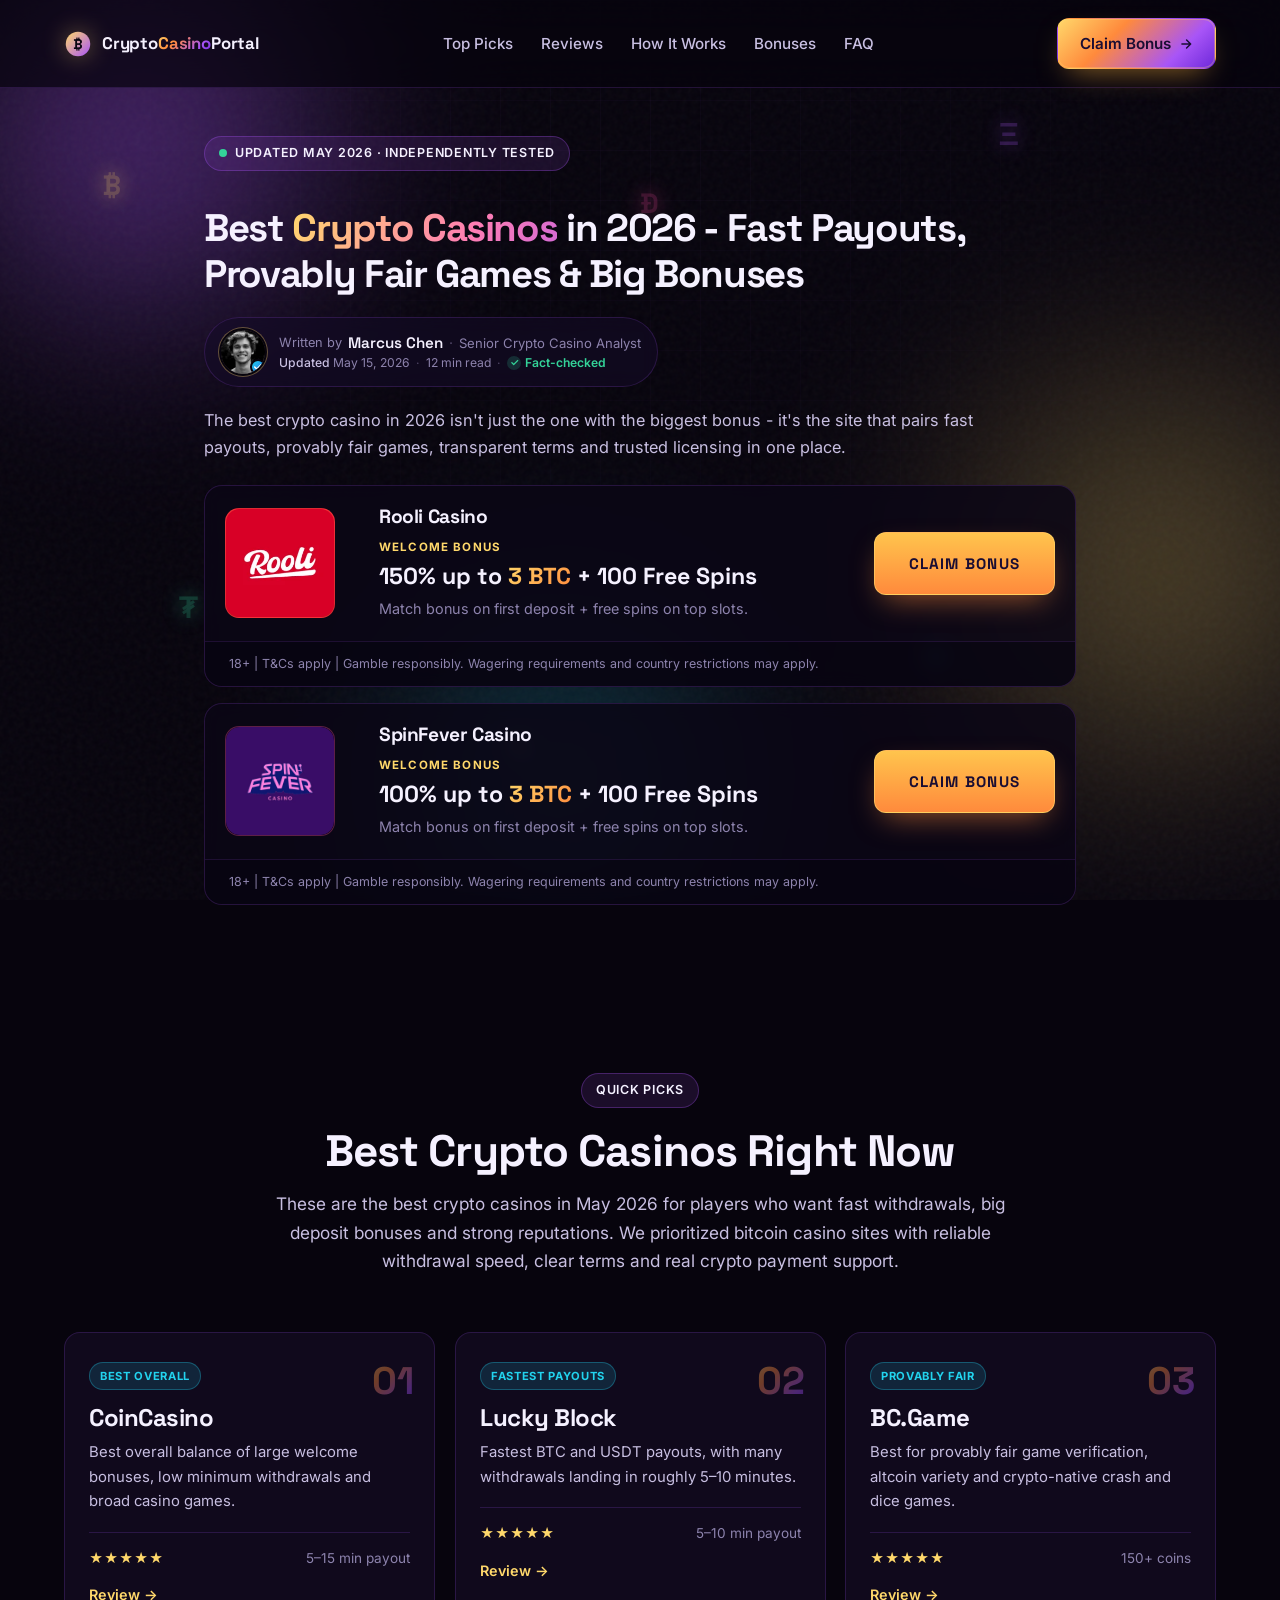
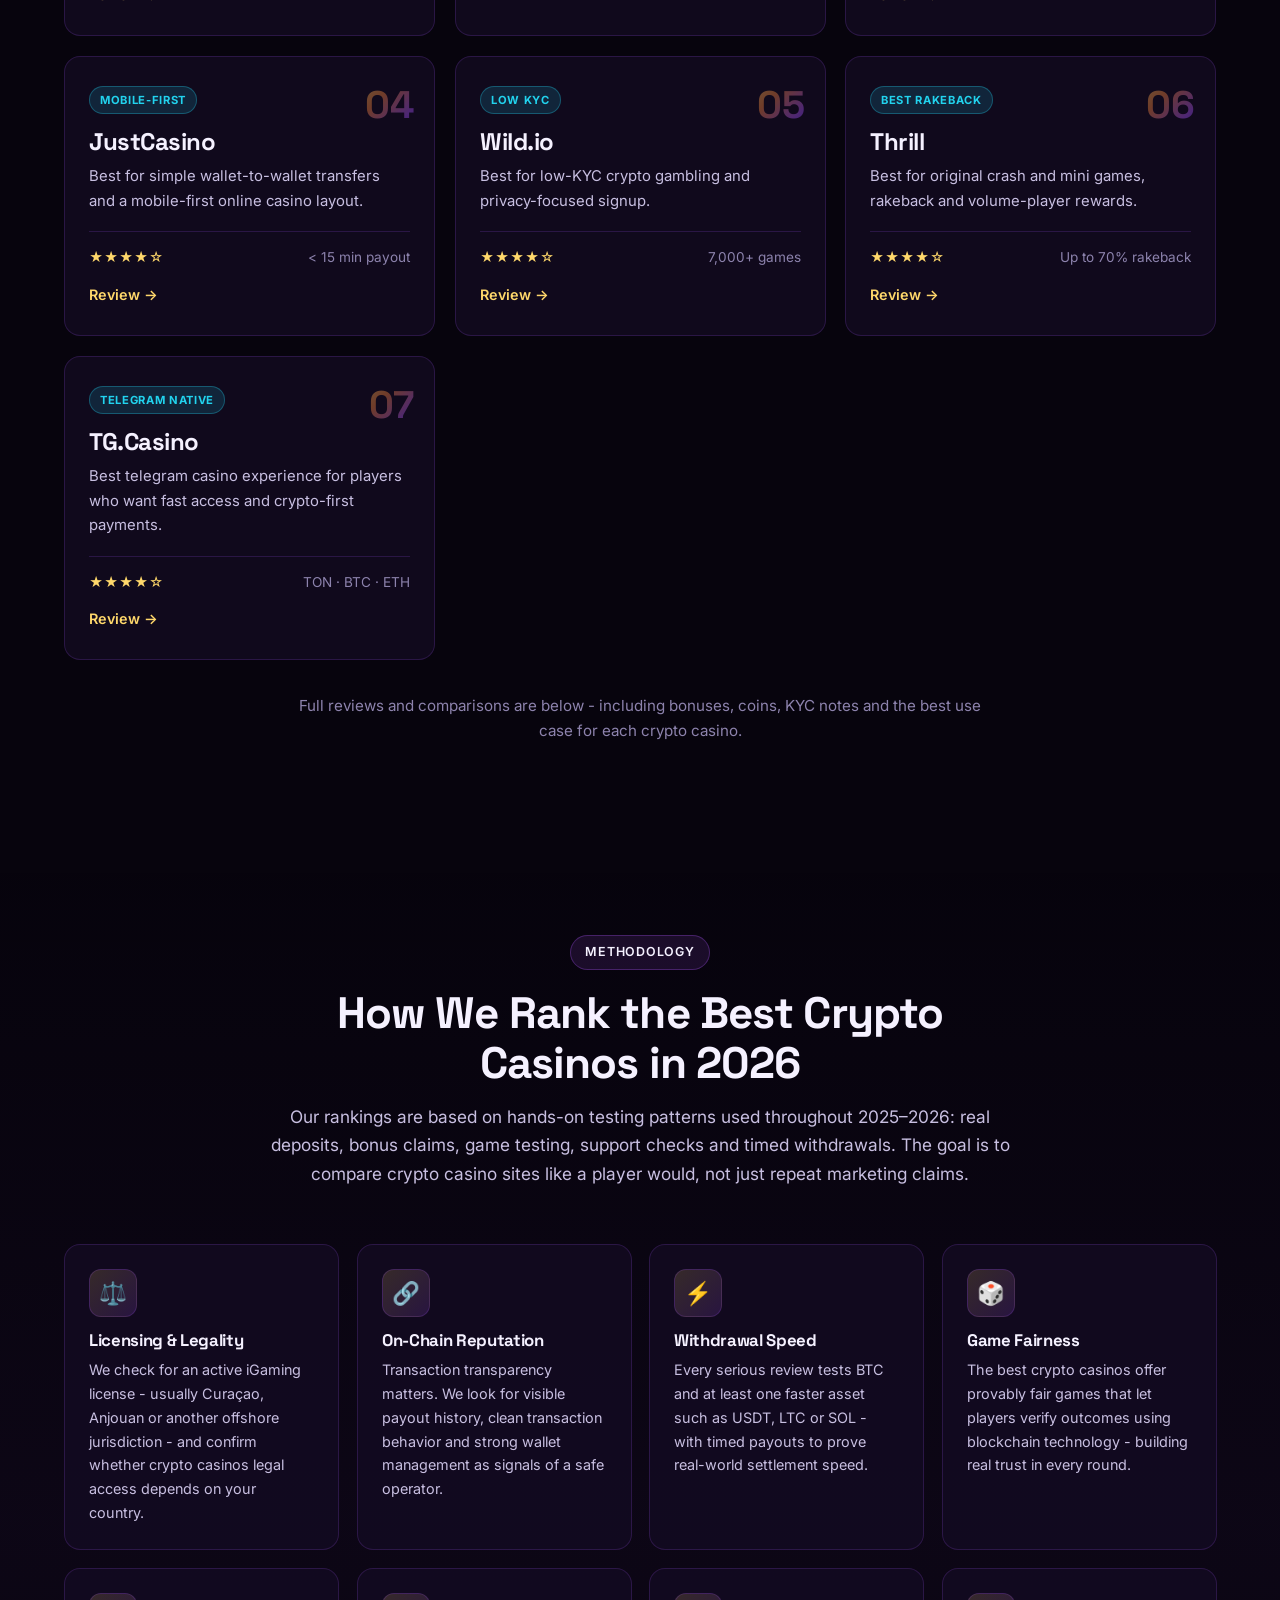
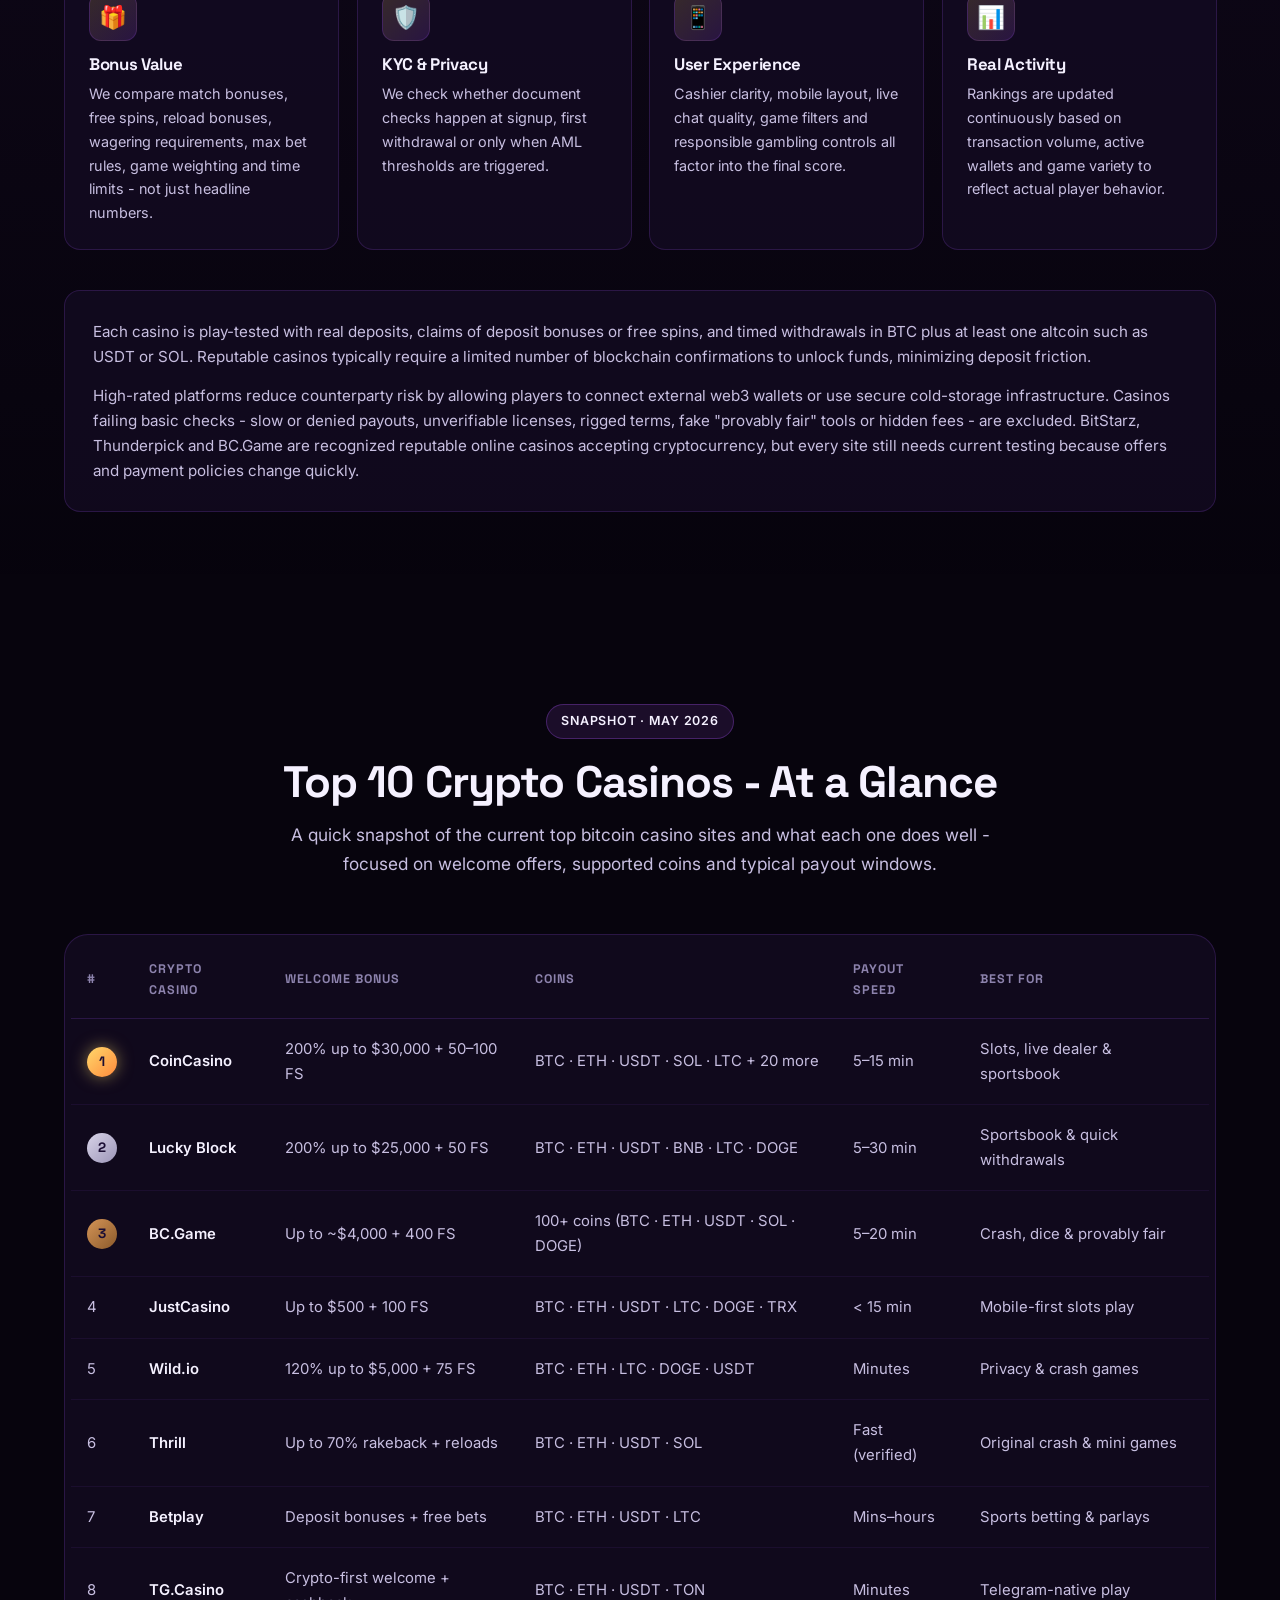
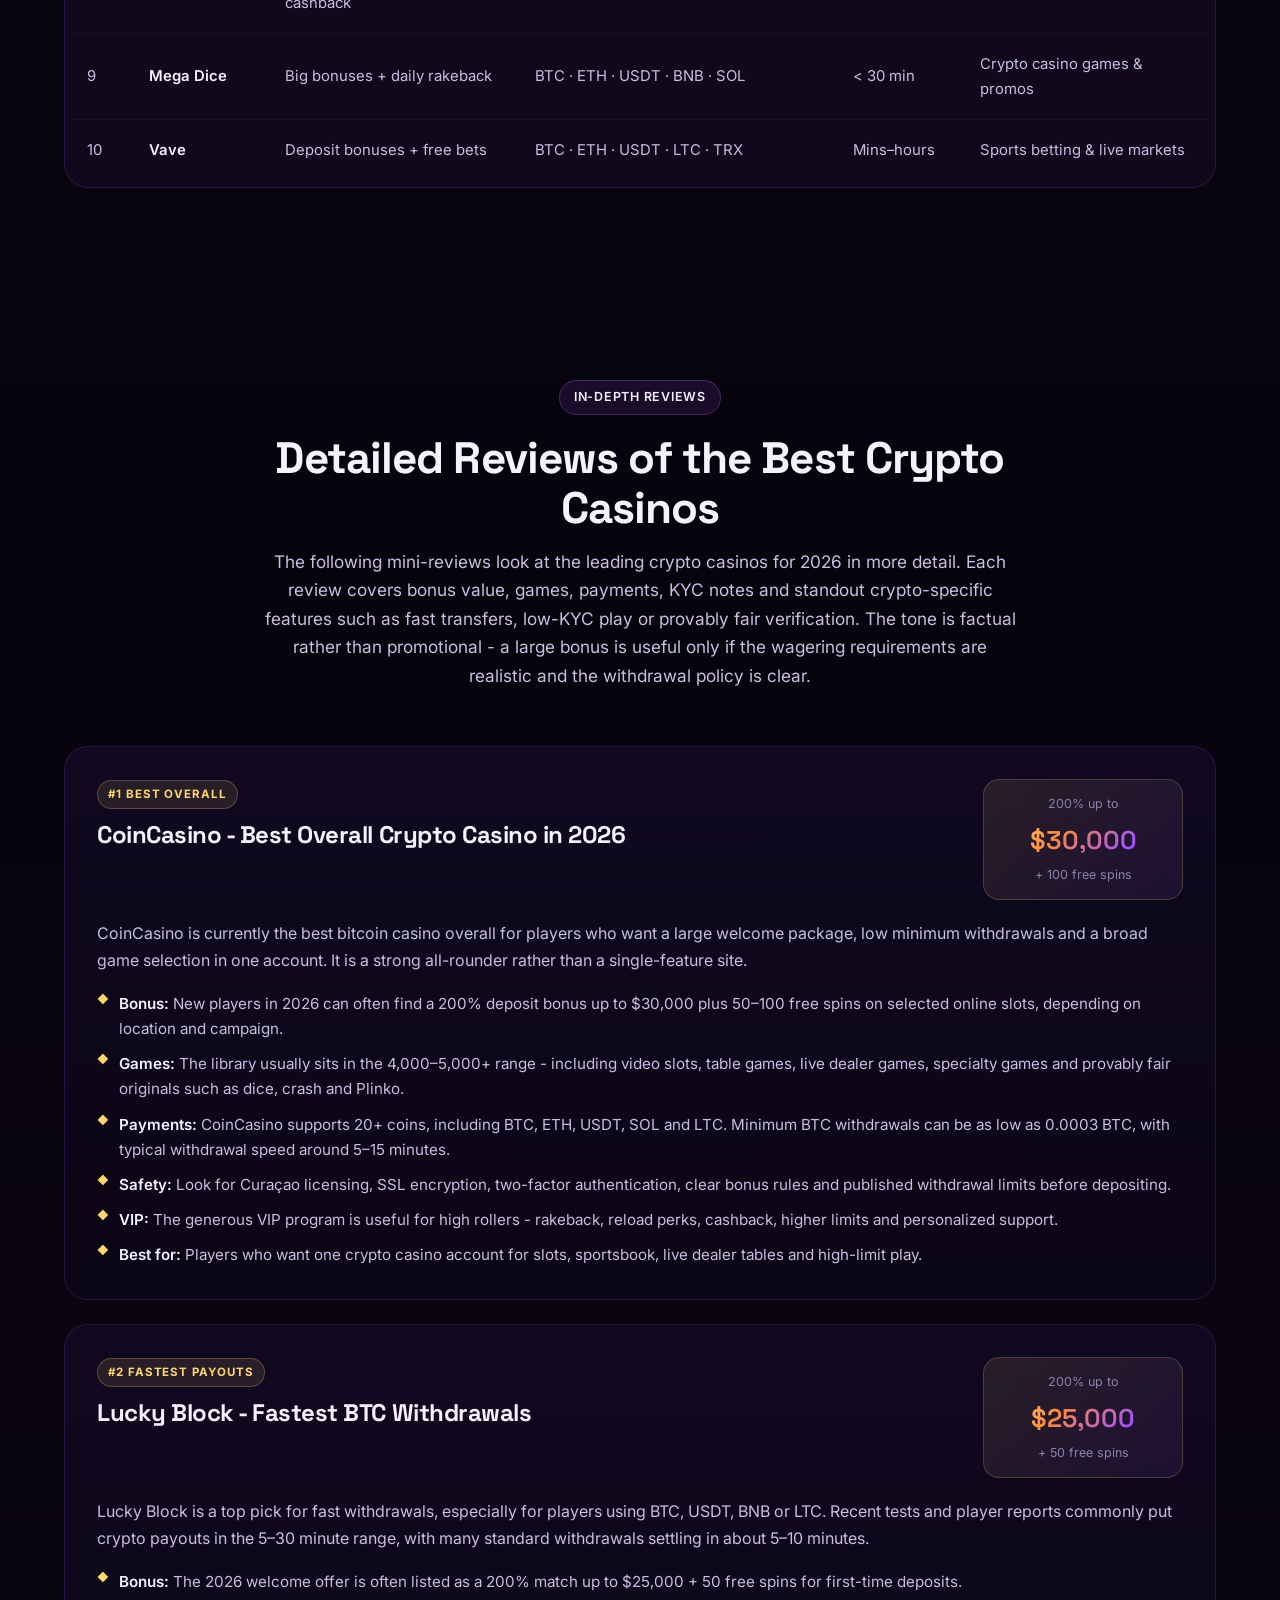
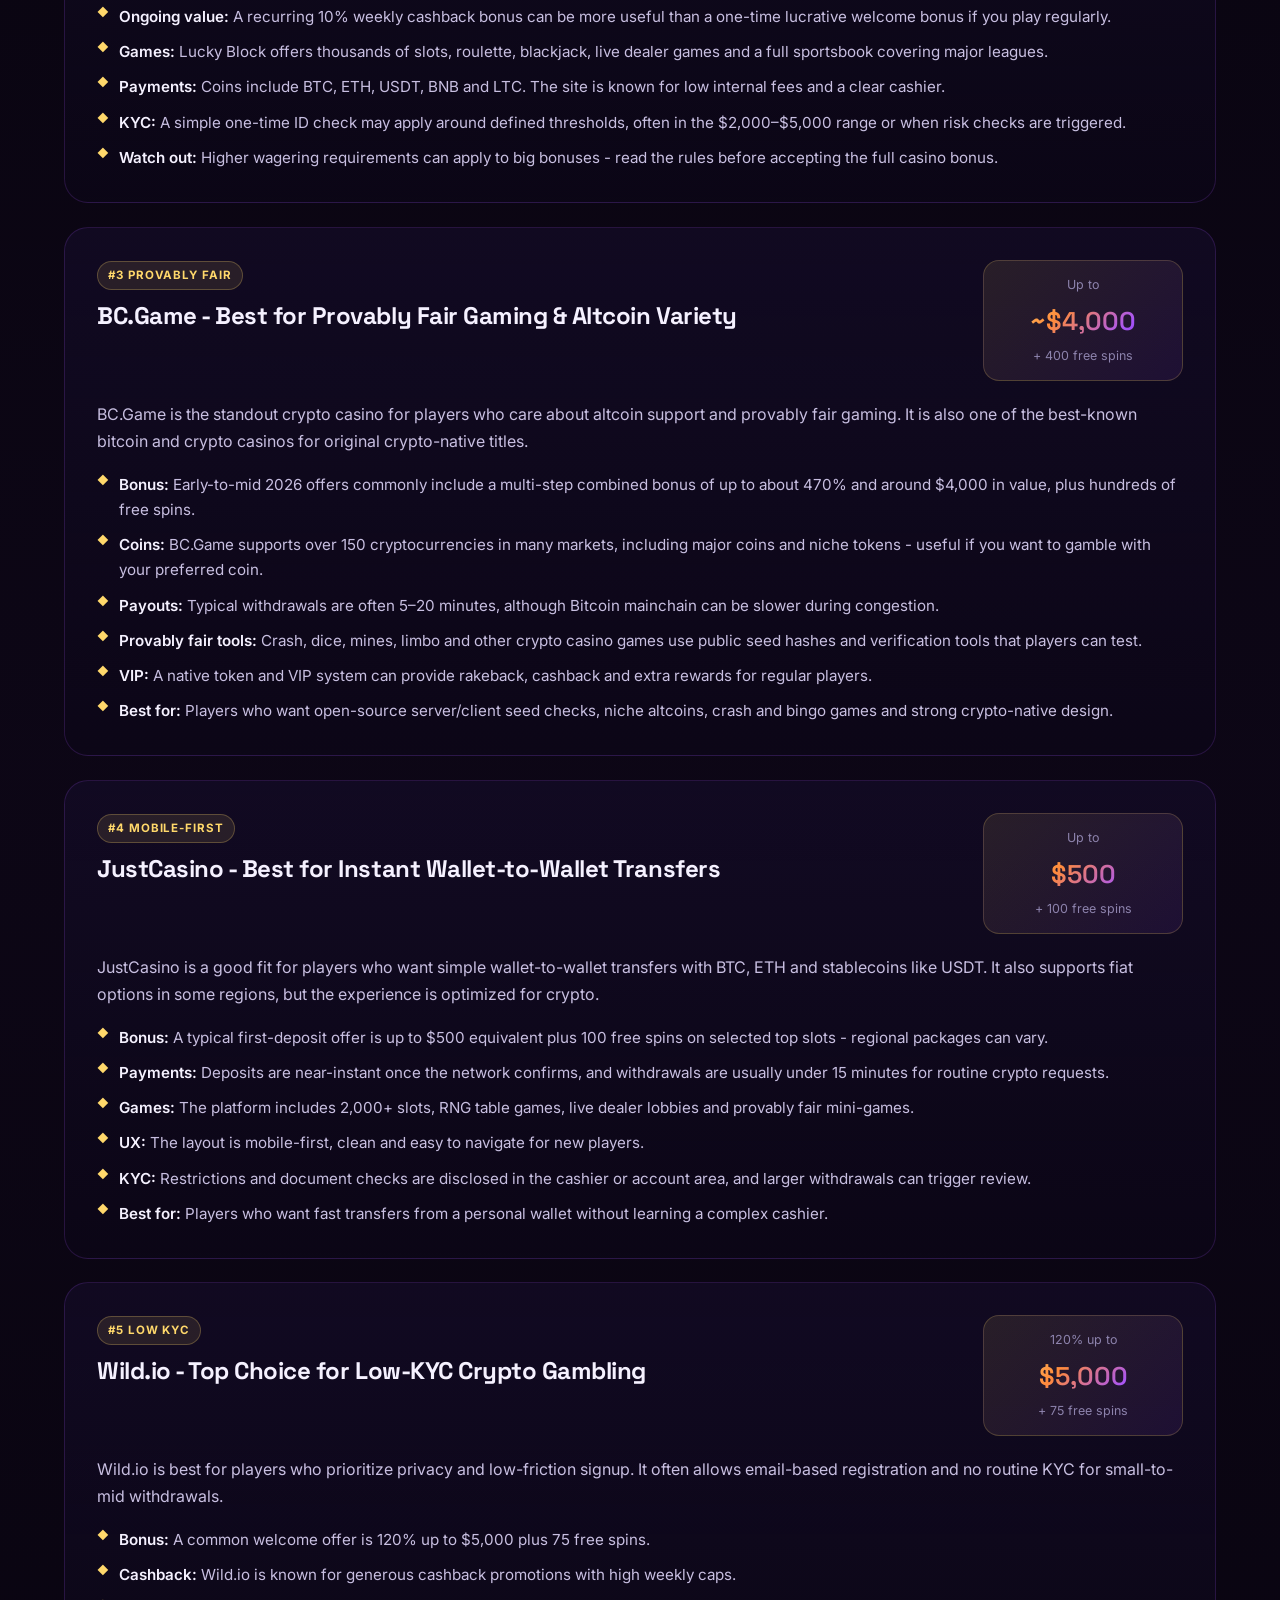
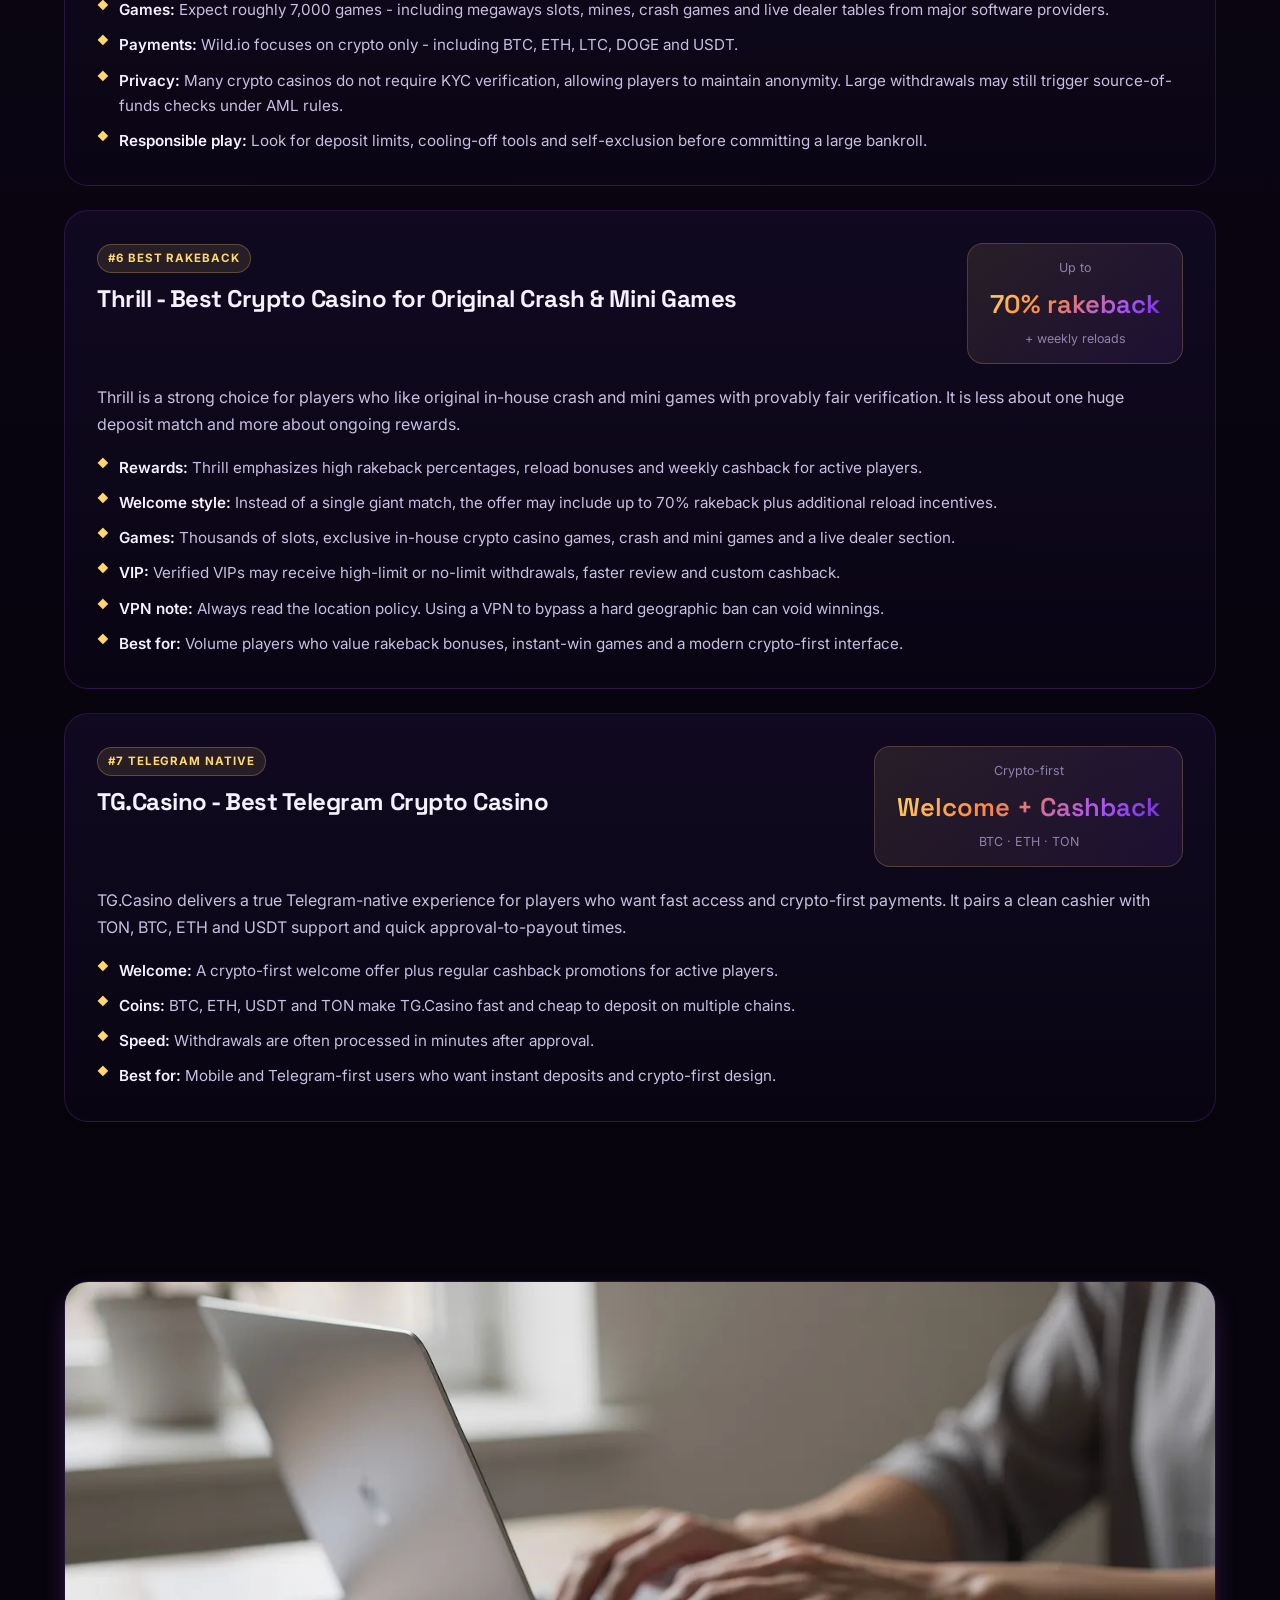
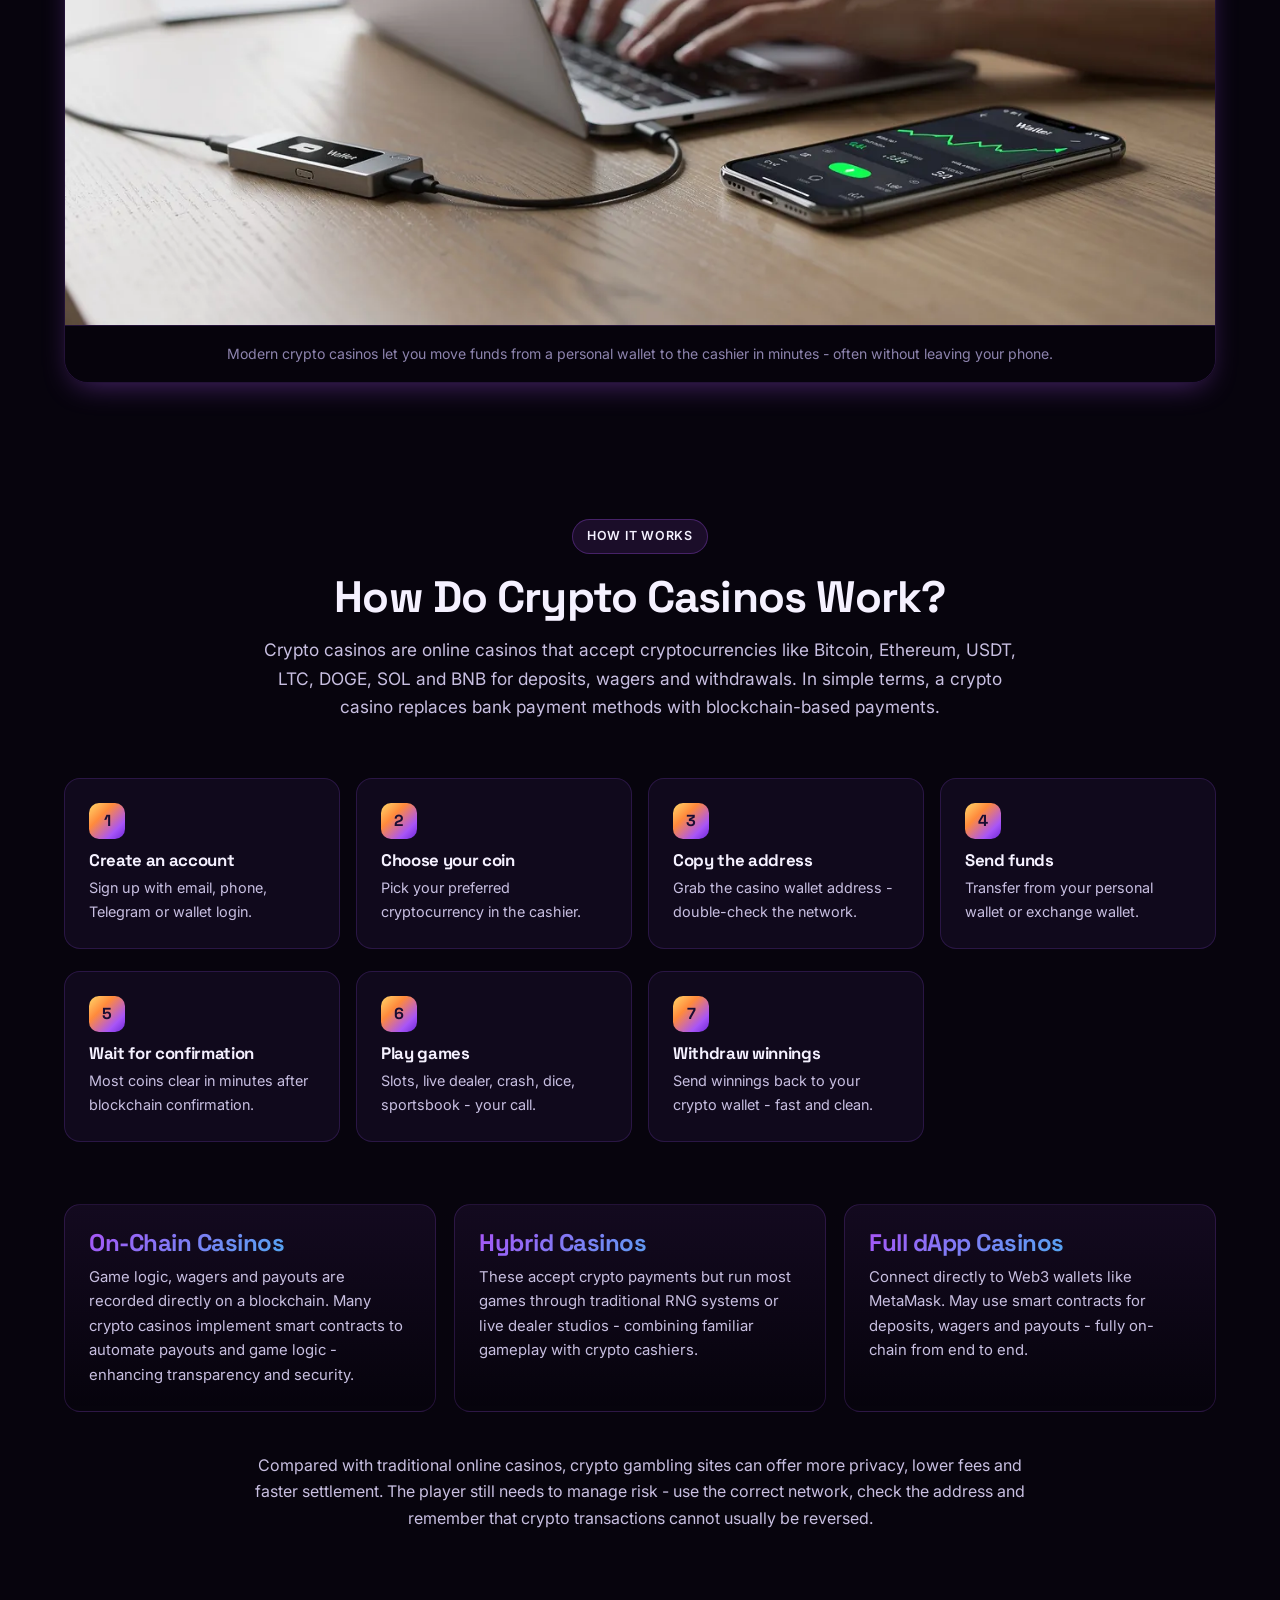
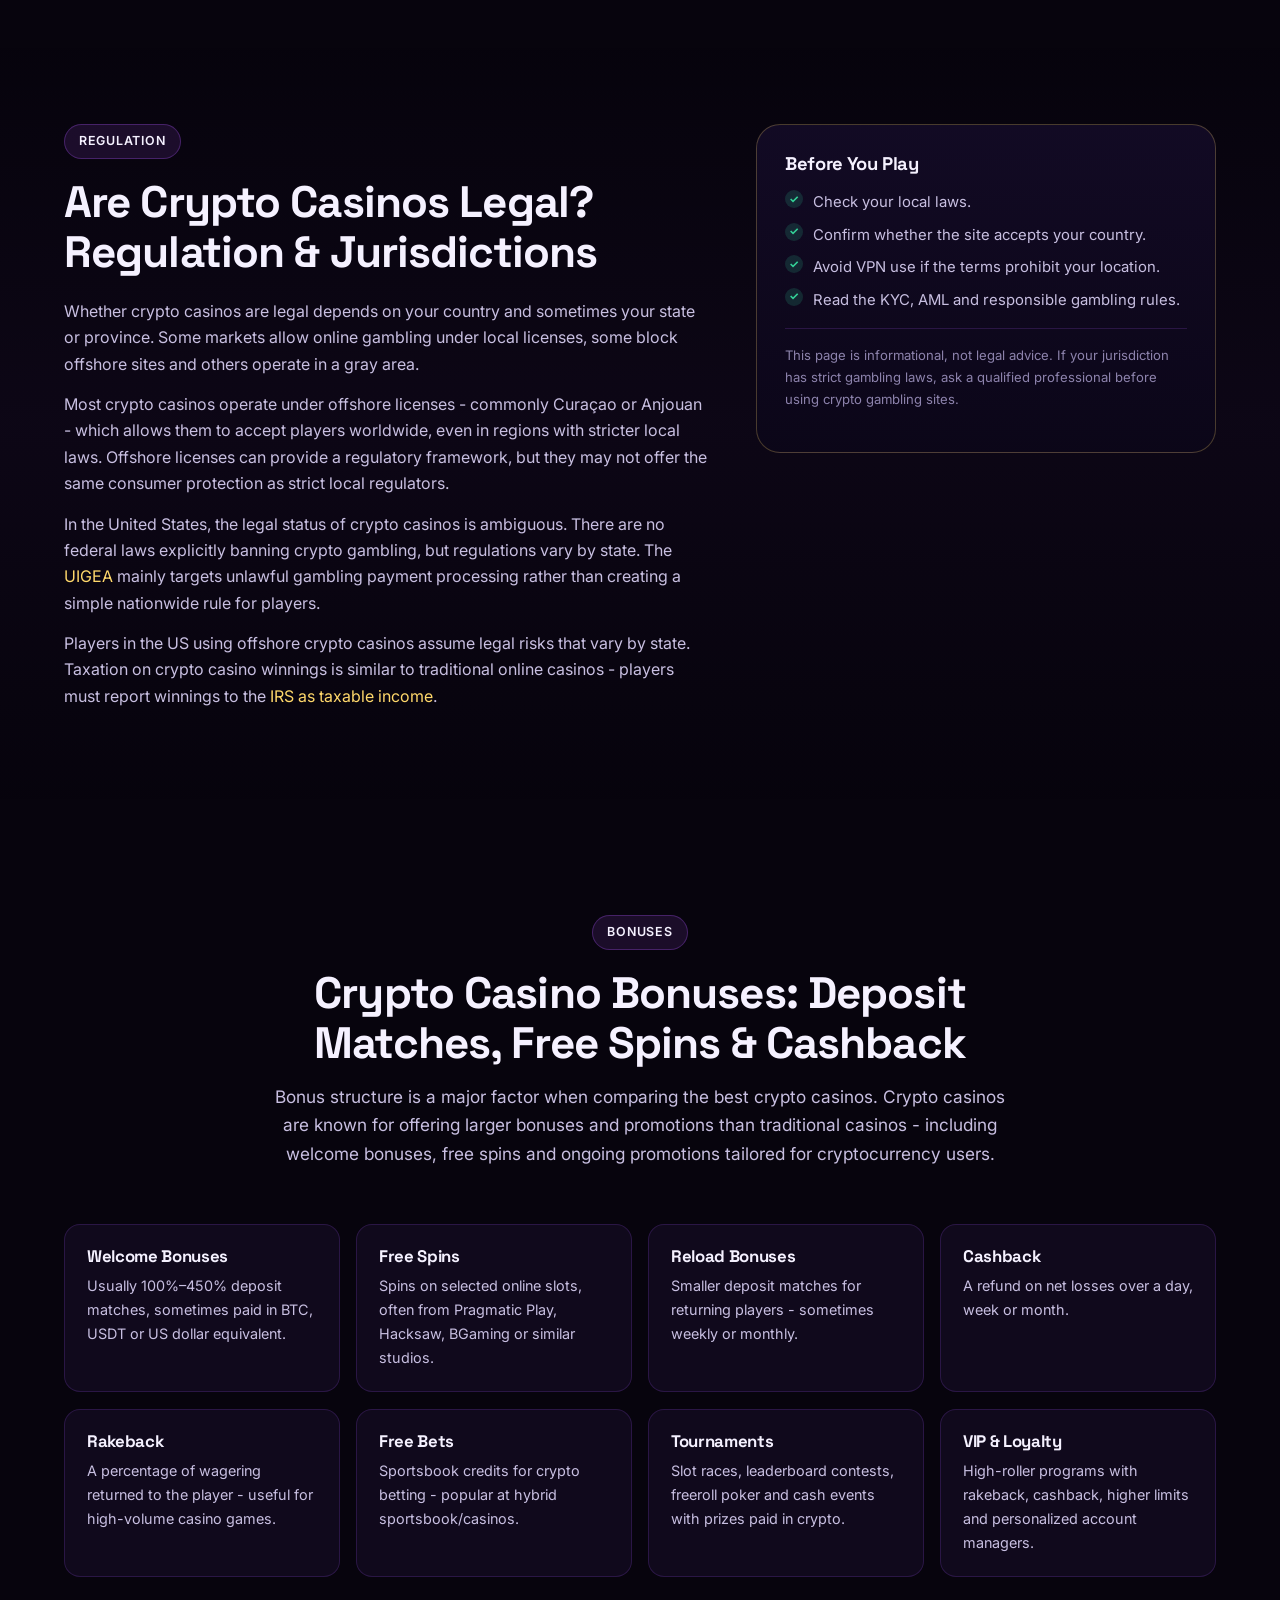
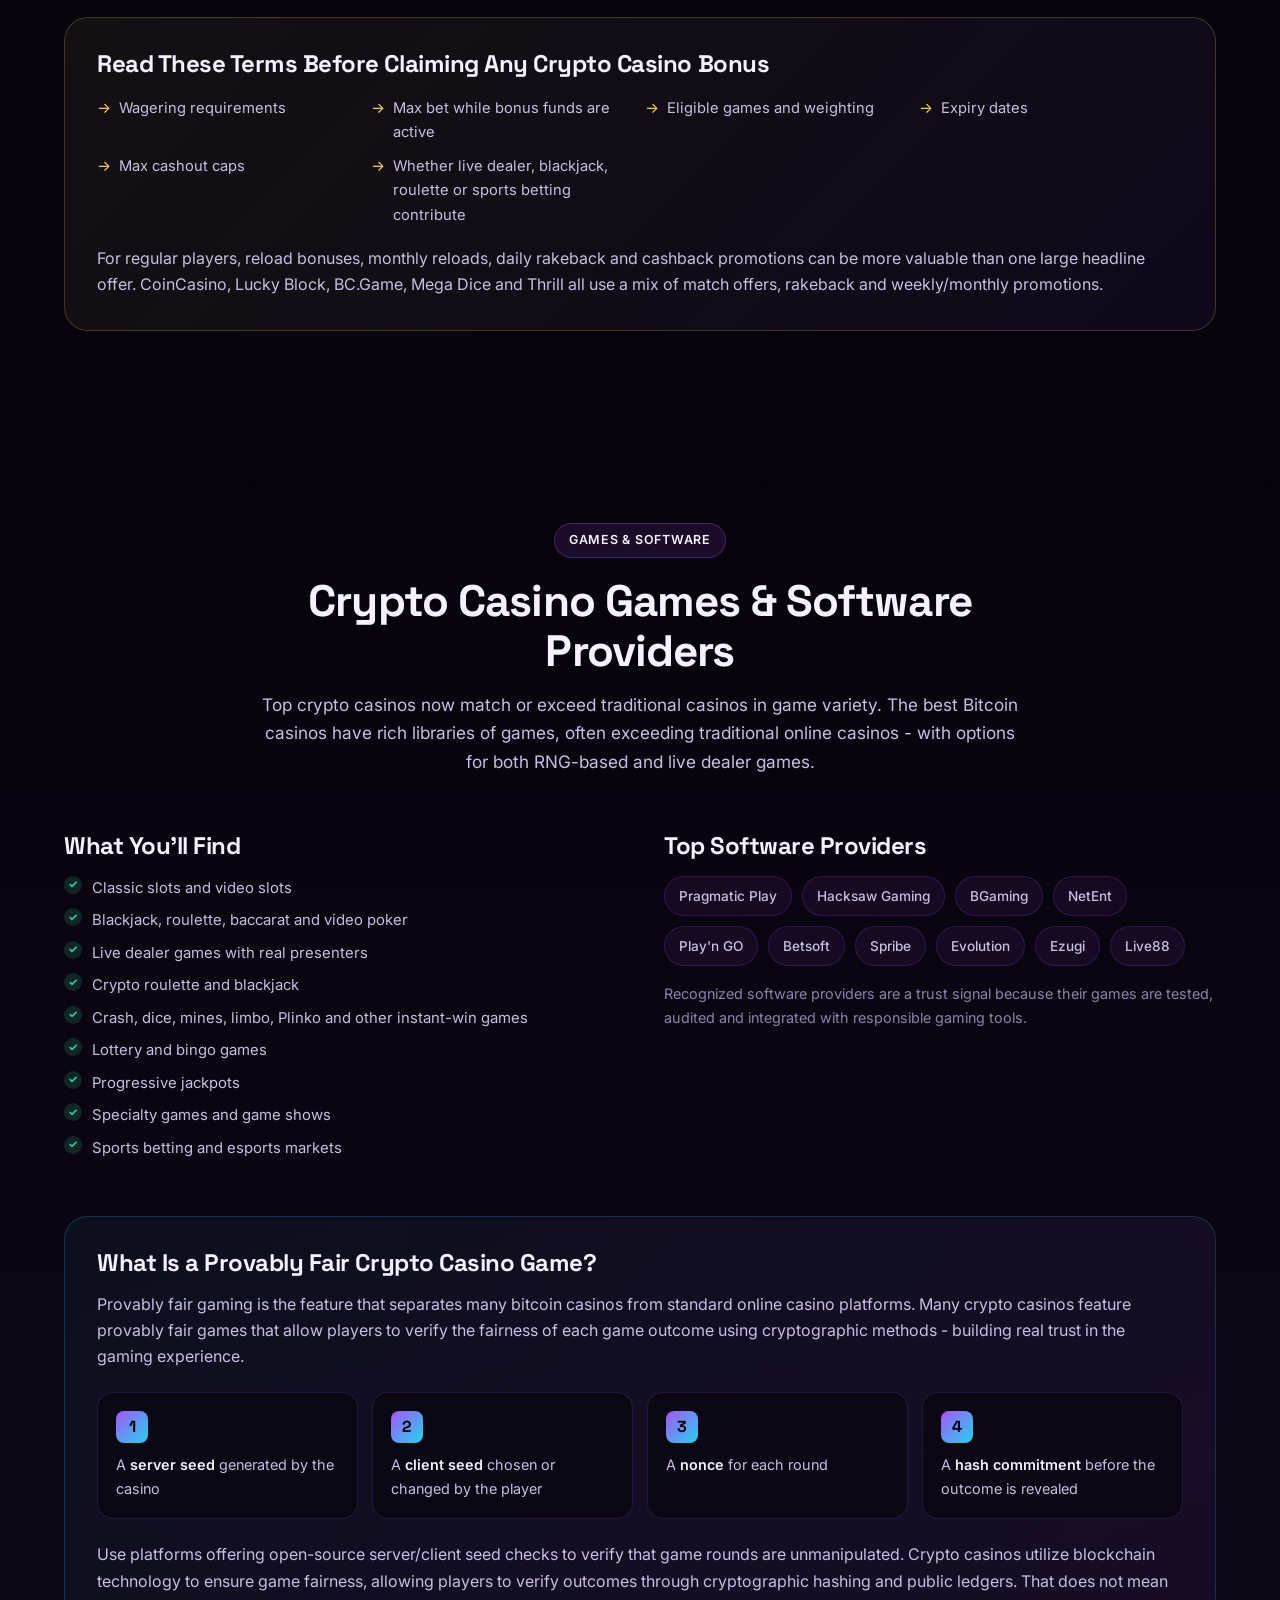
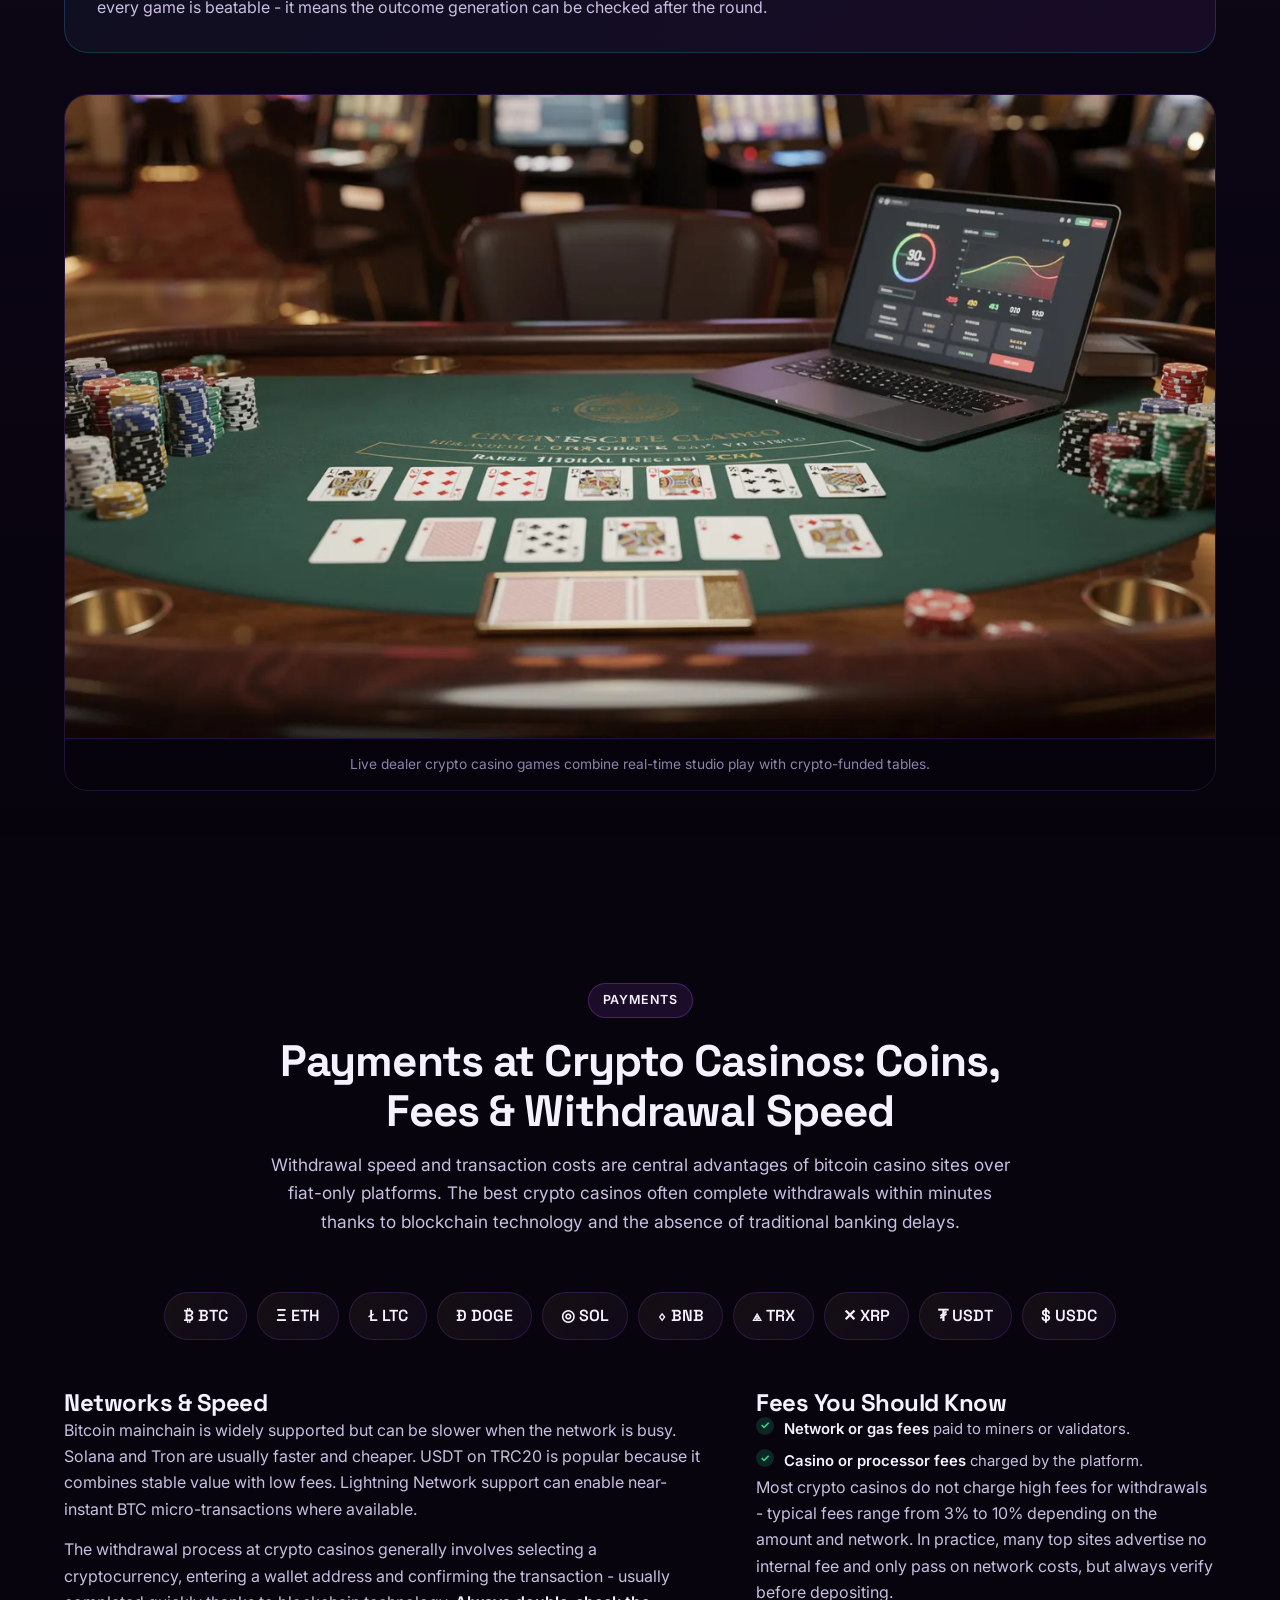
==== index.html @ 1b6924d6 "Remove em dashes, OpenGraph and structured data; add casino logos" ====
<!DOCTYPE html>
<html lang="en">
<head>
  <meta charset="UTF-8" />
  <meta name="viewport" content="width=device-width, initial-scale=1.0" />
  <meta http-equiv="X-UA-Compatible" content="IE=edge" />

  <!-- Primary SEO -->
  <title>Best Crypto Casino 2026 - Top Bitcoin Casinos, Fast Payouts &amp; Big Bonuses</title>
  <meta name="description" content="Compare the best crypto casino sites in 2026. Tested for fast withdrawals, provably fair games, big bonuses, low KYC and reliable BTC, ETH, USDT and SOL payouts." />
  <meta name="keywords" content="best crypto casino, crypto casino, bitcoin casino, best bitcoin casino, crypto gambling, provably fair casino, no KYC crypto casino, fast payout crypto casino" />
  <meta name="author" content="Portal" />
  <meta name="robots" content="index, follow, max-snippet:-1, max-image-preview:large, max-video-preview:-1" />
  <meta name="theme-color" content="#0b0612" />
  <link rel="canonical" href="https://portal.resemble.ai" />

  <!-- Favicon -->
  <link rel="icon" type="image/svg+xml" href="assets/images/favicon.svg" />
  <link rel="apple-touch-icon" href="assets/images/favicon.svg" />

  <!-- Preconnect & fonts -->
  <link rel="preconnect" href="https://fonts.googleapis.com" />
  <link rel="preconnect" href="https://fonts.gstatic.com" crossorigin />
  <link href="https://fonts.googleapis.com/css2?family=Inter:wght@300;400;500;600;700;800;900&family=Space+Grotesk:wght@500;600;700&display=swap" rel="stylesheet" />

  <!-- Stylesheet -->
  <link rel="stylesheet" href="assets/css/styles.css" />
</head>
<body>

  <!-- Background FX -->
  <div class="bg-fx" aria-hidden="true">
    <div class="bg-grid"></div>
    <div class="bg-glow bg-glow--1"></div>
    <div class="bg-glow bg-glow--2"></div>
    <div class="bg-glow bg-glow--3"></div>
    <div class="bg-noise"></div>
    <div class="floating-coins">
      <span class="coin coin--btc">₿</span>
      <span class="coin coin--eth">Ξ</span>
      <span class="coin coin--usdt">₮</span>
      <span class="coin coin--sol">◎</span>
      <span class="coin coin--doge">Ð</span>
      <span class="coin coin--ltc">Ł</span>
    </div>
  </div>

  <!-- Header -->
  <header class="site-header" id="top">
    <div class="container header-inner">
      <a href="#top" class="brand" aria-label="Portal - Best Crypto Casino">
        <span class="brand-mark" aria-hidden="true">
          <svg viewBox="0 0 32 32" width="28" height="28" xmlns="http://www.w3.org/2000/svg">
            <defs>
              <linearGradient id="lg" x1="0" y1="0" x2="1" y2="1">
                <stop offset="0" stop-color="#FFD86B"/>
                <stop offset="1" stop-color="#A855F7"/>
              </linearGradient>
            </defs>
            <circle cx="16" cy="16" r="14" fill="url(#lg)"/>
            <text x="16" y="22" text-anchor="middle" font-family="Space Grotesk, sans-serif" font-weight="700" font-size="16" fill="#0b0612">₿</text>
          </svg>
        </span>
        <span class="brand-name">Crypto<span class="brand-name--accent">Casino</span>Portal</span>
      </a>

      <nav class="primary-nav" aria-label="Primary">
        <a href="#picks">Top Picks</a>
        <a href="#reviews">Reviews</a>
        <a href="#how-it-works">How It Works</a>
        <a href="#bonuses">Bonuses</a>
        <a href="#faq">FAQ</a>
      </nav>

      <a href="#top-bonuses" class="btn btn--primary header-cta">
        <span>Claim Bonus</span>
        <svg width="14" height="14" viewBox="0 0 24 24" fill="none" stroke="currentColor" stroke-width="2.5" stroke-linecap="round" stroke-linejoin="round" aria-hidden="true"><path d="M5 12h14M13 5l7 7-7 7"/></svg>
      </a>

      <button class="nav-toggle" aria-label="Toggle navigation" aria-expanded="false" aria-controls="mobile-nav">
        <span></span><span></span><span></span>
      </button>
    </div>
    <div class="mobile-nav" id="mobile-nav" hidden>
      <a href="#picks">Top Picks</a>
      <a href="#reviews">Reviews</a>
      <a href="#how-it-works">How It Works</a>
      <a href="#bonuses">Bonuses</a>
      <a href="#faq">FAQ</a>
    </div>
  </header>

  <main>
    <article>

      <!-- Intro: Title + Author + Lead paragraph + Casino cards -->
      <section class="intro">
        <div class="container intro-inner">
          <span class="eyebrow reveal">
            <span class="pulse-dot"></span>
            Updated May 2026 · Independently tested
          </span>

          <h1 class="intro-title reveal">
            Best <span class="grad-text">Crypto Casinos</span> in 2026 - Fast Payouts, Provably Fair Games &amp; Big Bonuses
          </h1>

          <!-- Author box -->
          <aside class="author-box reveal" itemscope itemtype="https://schema.org/Person">
            <div class="author-avatar">
              <img src="assets/images/120.jpeg" alt="Marcus Chen" width="48" height="48" loading="lazy" decoding="async" itemprop="image" />
              <span class="author-verified" title="Verified expert author" aria-label="Verified">
                <svg viewBox="0 0 24 24" width="10" height="10" fill="none" stroke="currentColor" stroke-width="3.5" stroke-linecap="round" stroke-linejoin="round" aria-hidden="true"><polyline points="20 6 9 17 4 12"/></svg>
              </span>
            </div>

            <div class="author-main">
              <div class="author-line">
                <span class="author-by">Written by</span>
                <span class="author-name" itemprop="name">Marcus Chen</span>
                <span class="dot">·</span>
                <span class="author-role" itemprop="jobTitle">Senior Crypto Casino Analyst</span>
              </div>
              <div class="author-meta-line">
                <span><strong>Updated</strong> May 15, 2026</span>
                <span class="dot">·</span>
                <span>12 min read</span>
                <span class="dot">·</span>
                <span class="fact-checked"><span aria-hidden="true">✓</span> Fact-checked</span>
              </div>
            </div>
          </aside>

          <!-- Lead paragraph -->
          <p class="intro-lead reveal">
            The best crypto casino in 2026 isn't just the one with the biggest bonus - it's the site that pairs fast payouts, provably fair games, transparent terms and trusted licensing in one place.
          </p>

          <!-- Casino cards -->
          <div class="bonus-stack" id="top-bonuses">
            <article class="bonus-row reveal">
              <div class="bonus-row-top">
                <div class="bonus-logo bonus-logo--rooli">
                  <img src="assets/images/rooli.webp" alt="Rooli Casino logo" width="100" height="100" loading="lazy" decoding="async" />
                </div>
                <div class="bonus-row-info">
                  <h3>Rooli Casino</h3>
                  <span class="bonus-row-label">Welcome Bonus</span>
                  <p class="bonus-row-headline">150% up to <strong>3 BTC</strong> + 100 Free Spins</p>
                  <p class="bonus-row-desc">Match bonus on first deposit + free spins on top slots.</p>
                </div>
                <div class="bonus-row-cta">
                  <a href="https://walktrail.com/MgMsNSzQ?brand=rooli" class="btn-claim" target="_blank" rel="sponsored noopener nofollow">Claim Bonus</a>
                </div>
              </div>
              <div class="bonus-row-disclaimer">18+ | T&amp;Cs apply | Gamble responsibly. Wagering requirements and country restrictions may apply.</div>
            </article>

            <article class="bonus-row reveal">
              <div class="bonus-row-top">
                <div class="bonus-logo bonus-logo--spinfever">
                  <img src="assets/images/spinfever.webp" alt="SpinFever Casino logo" width="100" height="100" loading="lazy" decoding="async" />
                </div>
                <div class="bonus-row-info">
                  <h3>SpinFever Casino</h3>
                  <span class="bonus-row-label">Welcome Bonus</span>
                  <p class="bonus-row-headline">100% up to <strong>3 BTC</strong> + 100 Free Spins</p>
                  <p class="bonus-row-desc">Match bonus on first deposit + free spins on top slots.</p>
                </div>
                <div class="bonus-row-cta">
                  <a href="https://walktrail.com/MgMsNSzQ?brand=deeplogic" class="btn-claim" target="_blank" rel="sponsored noopener nofollow">Claim Bonus</a>
                </div>
              </div>
              <div class="bonus-row-disclaimer">18+ | T&amp;Cs apply | Gamble responsibly. Wagering requirements and country restrictions may apply.</div>
            </article>
          </div>
        </div>
      </section>

      <!-- Quick Picks -->
      <section class="section" id="picks">
        <div class="container">
          <header class="section-head reveal">
            <span class="eyebrow">Quick picks</span>
            <h2>Best Crypto Casinos Right Now</h2>
            <p class="section-sub">
              These are the best crypto casinos in May 2026 for players who want fast withdrawals, big deposit bonuses and strong reputations. We prioritized bitcoin casino sites with reliable withdrawal speed, clear terms and real crypto payment support.
            </p>
          </header>

          <div class="picks-grid">
            <!-- 1 -->
            <article class="pick-card reveal" style="--i:1">
              <div class="pick-rank">01</div>
              <div class="pick-badge">Best Overall</div>
              <h3>CoinCasino</h3>
              <p>Best overall balance of large welcome bonuses, low minimum withdrawals and broad casino games.</p>
              <div class="pick-meta">
                <span>★★★★★</span>
                <span>5–15 min payout</span>
              </div>
              <a href="#review-coincasino" class="pick-link">Review →</a>
            </article>
            <article class="pick-card reveal" style="--i:2">
              <div class="pick-rank">02</div>
              <div class="pick-badge">Fastest Payouts</div>
              <h3>Lucky Block</h3>
              <p>Fastest BTC and USDT payouts, with many withdrawals landing in roughly 5–10 minutes.</p>
              <div class="pick-meta">
                <span>★★★★★</span>
                <span>5–10 min payout</span>
              </div>
              <a href="#review-luckyblock" class="pick-link">Review →</a>
            </article>
            <article class="pick-card reveal" style="--i:3">
              <div class="pick-rank">03</div>
              <div class="pick-badge">Provably Fair</div>
              <h3>BC.Game</h3>
              <p>Best for provably fair game verification, altcoin variety and crypto-native crash and dice games.</p>
              <div class="pick-meta">
                <span>★★★★★</span>
                <span>150+ coins</span>
              </div>
              <a href="#review-bcgame" class="pick-link">Review →</a>
            </article>
            <article class="pick-card reveal" style="--i:4">
              <div class="pick-rank">04</div>
              <div class="pick-badge">Mobile-First</div>
              <h3>JustCasino</h3>
              <p>Best for simple wallet-to-wallet transfers and a mobile-first online casino layout.</p>
              <div class="pick-meta">
                <span>★★★★☆</span>
                <span>&lt; 15 min payout</span>
              </div>
              <a href="#review-justcasino" class="pick-link">Review →</a>
            </article>
            <article class="pick-card reveal" style="--i:5">
              <div class="pick-rank">05</div>
              <div class="pick-badge">Low KYC</div>
              <h3>Wild.io</h3>
              <p>Best for low-KYC crypto gambling and privacy-focused signup.</p>
              <div class="pick-meta">
                <span>★★★★☆</span>
                <span>7,000+ games</span>
              </div>
              <a href="#review-wildio" class="pick-link">Review →</a>
            </article>
            <article class="pick-card reveal" style="--i:6">
              <div class="pick-rank">06</div>
              <div class="pick-badge">Best Rakeback</div>
              <h3>Thrill</h3>
              <p>Best for original crash and mini games, rakeback and volume-player rewards.</p>
              <div class="pick-meta">
                <span>★★★★☆</span>
                <span>Up to 70% rakeback</span>
              </div>
              <a href="#review-thrill" class="pick-link">Review →</a>
            </article>
            <article class="pick-card reveal" style="--i:7">
              <div class="pick-rank">07</div>
              <div class="pick-badge">Telegram Native</div>
              <h3>TG.Casino</h3>
              <p>Best telegram casino experience for players who want fast access and crypto-first payments.</p>
              <div class="pick-meta">
                <span>★★★★☆</span>
                <span>TON · BTC · ETH</span>
              </div>
              <a href="#review-tgcasino" class="pick-link">Review →</a>
            </article>
          </div>

          <p class="picks-note reveal">Full reviews and comparisons are below - including bonuses, coins, KYC notes and the best use case for each crypto casino.</p>
        </div>
      </section>

      <!-- How we rank -->
      <section class="section section--alt" id="how-we-rank">
        <div class="container">
          <header class="section-head reveal">
            <span class="eyebrow">Methodology</span>
            <h2>How We Rank the Best Crypto Casinos in 2026</h2>
            <p class="section-sub">
              Our rankings are based on hands-on testing patterns used throughout 2025–2026: real deposits, bonus claims, game testing, support checks and timed withdrawals. The goal is to compare crypto casino sites like a player would, not just repeat marketing claims.
            </p>
          </header>

          <div class="rank-grid">
            <article class="rank-card reveal">
              <div class="rank-icon">⚖️</div>
              <h3>Licensing &amp; Legality</h3>
              <p>We check for an active iGaming license - usually Curaçao, Anjouan or another offshore jurisdiction - and confirm whether crypto casinos legal access depends on your country.</p>
            </article>
            <article class="rank-card reveal">
              <div class="rank-icon">🔗</div>
              <h3>On-Chain Reputation</h3>
              <p>Transaction transparency matters. We look for visible payout history, clean transaction behavior and strong wallet management as signals of a safe operator.</p>
            </article>
            <article class="rank-card reveal">
              <div class="rank-icon">⚡</div>
              <h3>Withdrawal Speed</h3>
              <p>Every serious review tests BTC and at least one faster asset such as USDT, LTC or SOL - with timed payouts to prove real-world settlement speed.</p>
            </article>
            <article class="rank-card reveal">
              <div class="rank-icon">🎲</div>
              <h3>Game Fairness</h3>
              <p>The best crypto casinos offer provably fair games that let players verify outcomes using blockchain technology - building real trust in every round.</p>
            </article>
            <article class="rank-card reveal">
              <div class="rank-icon">🎁</div>
              <h3>Bonus Value</h3>
              <p>We compare match bonuses, free spins, reload bonuses, wagering requirements, max bet rules, game weighting and time limits - not just headline numbers.</p>
            </article>
            <article class="rank-card reveal">
              <div class="rank-icon">🛡️</div>
              <h3>KYC &amp; Privacy</h3>
              <p>We check whether document checks happen at signup, first withdrawal or only when AML thresholds are triggered.</p>
            </article>
            <article class="rank-card reveal">
              <div class="rank-icon">📱</div>
              <h3>User Experience</h3>
              <p>Cashier clarity, mobile layout, live chat quality, game filters and responsible gambling controls all factor into the final score.</p>
            </article>
            <article class="rank-card reveal">
              <div class="rank-icon">📊</div>
              <h3>Real Activity</h3>
              <p>Rankings are updated continuously based on transaction volume, active wallets and game variety to reflect actual player behavior.</p>
            </article>
          </div>

          <div class="testing-callout reveal">
            <p>
              Each casino is play-tested with real deposits, claims of deposit bonuses or free spins, and timed withdrawals in BTC plus at least one altcoin such as USDT or SOL. Reputable casinos typically require a limited number of blockchain confirmations to unlock funds, minimizing deposit friction.
            </p>
            <p>
              High-rated platforms reduce counterparty risk by allowing players to connect external web3 wallets or use secure cold-storage infrastructure. Casinos failing basic checks - slow or denied payouts, unverifiable licenses, rigged terms, fake "provably fair" tools or hidden fees - are excluded. BitStarz, Thunderpick and BC.Game are recognized reputable online casinos accepting cryptocurrency, but every site still needs current testing because offers and payment policies change quickly.
            </p>
          </div>
        </div>
      </section>

      <!-- Top 10 snapshot table -->
      <section class="section" id="snapshot">
        <div class="container">
          <header class="section-head reveal">
            <span class="eyebrow">Snapshot · May 2026</span>
            <h2>Top 10 Crypto Casinos - At a Glance</h2>
            <p class="section-sub">A quick snapshot of the current top bitcoin casino sites and what each one does well - focused on welcome offers, supported coins and typical payout windows.</p>
          </header>

          <div class="table-wrap reveal">
            <table class="comp-table">
              <thead>
                <tr>
                  <th>#</th>
                  <th>Crypto Casino</th>
                  <th>Welcome Bonus</th>
                  <th>Coins</th>
                  <th>Payout Speed</th>
                  <th>Best For</th>
                </tr>
              </thead>
              <tbody>
                <tr>
                  <td><span class="rk gold">1</span></td>
                  <td><strong>CoinCasino</strong></td>
                  <td>200% up to $30,000 + 50–100 FS</td>
                  <td>BTC · ETH · USDT · SOL · LTC + 20 more</td>
                  <td>5–15 min</td>
                  <td>Slots, live dealer &amp; sportsbook</td>
                </tr>
                <tr>
                  <td><span class="rk silver">2</span></td>
                  <td><strong>Lucky Block</strong></td>
                  <td>200% up to $25,000 + 50 FS</td>
                  <td>BTC · ETH · USDT · BNB · LTC · DOGE</td>
                  <td>5–30 min</td>
                  <td>Sportsbook &amp; quick withdrawals</td>
                </tr>
                <tr>
                  <td><span class="rk bronze">3</span></td>
                  <td><strong>BC.Game</strong></td>
                  <td>Up to ~$4,000 + 400 FS</td>
                  <td>100+ coins (BTC · ETH · USDT · SOL · DOGE)</td>
                  <td>5–20 min</td>
                  <td>Crash, dice &amp; provably fair</td>
                </tr>
                <tr>
                  <td>4</td>
                  <td><strong>JustCasino</strong></td>
                  <td>Up to $500 + 100 FS</td>
                  <td>BTC · ETH · USDT · LTC · DOGE · TRX</td>
                  <td>&lt; 15 min</td>
                  <td>Mobile-first slots play</td>
                </tr>
                <tr>
                  <td>5</td>
                  <td><strong>Wild.io</strong></td>
                  <td>120% up to $5,000 + 75 FS</td>
                  <td>BTC · ETH · LTC · DOGE · USDT</td>
                  <td>Minutes</td>
                  <td>Privacy &amp; crash games</td>
                </tr>
                <tr>
                  <td>6</td>
                  <td><strong>Thrill</strong></td>
                  <td>Up to 70% rakeback + reloads</td>
                  <td>BTC · ETH · USDT · SOL</td>
                  <td>Fast (verified)</td>
                  <td>Original crash &amp; mini games</td>
                </tr>
                <tr>
                  <td>7</td>
                  <td><strong>Betplay</strong></td>
                  <td>Deposit bonuses + free bets</td>
                  <td>BTC · ETH · USDT · LTC</td>
                  <td>Mins–hours</td>
                  <td>Sports betting &amp; parlays</td>
                </tr>
                <tr>
                  <td>8</td>
                  <td><strong>TG.Casino</strong></td>
                  <td>Crypto-first welcome + cashback</td>
                  <td>BTC · ETH · USDT · TON</td>
                  <td>Minutes</td>
                  <td>Telegram-native play</td>
                </tr>
                <tr>
                  <td>9</td>
                  <td><strong>Mega Dice</strong></td>
                  <td>Big bonuses + daily rakeback</td>
                  <td>BTC · ETH · USDT · BNB · SOL</td>
                  <td>&lt; 30 min</td>
                  <td>Crypto casino games &amp; promos</td>
                </tr>
                <tr>
                  <td>10</td>
                  <td><strong>Vave</strong></td>
                  <td>Deposit bonuses + free bets</td>
                  <td>BTC · ETH · USDT · LTC · TRX</td>
                  <td>Mins–hours</td>
                  <td>Sports betting &amp; live markets</td>
                </tr>
              </tbody>
            </table>
          </div>
        </div>
      </section>

      <!-- In-depth reviews -->
      <section class="section section--alt" id="reviews">
        <div class="container">
          <header class="section-head reveal">
            <span class="eyebrow">In-depth reviews</span>
            <h2>Detailed Reviews of the Best Crypto Casinos</h2>
            <p class="section-sub">
              The following mini-reviews look at the leading crypto casinos for 2026 in more detail. Each review covers bonus value, games, payments, KYC notes and standout crypto-specific features such as fast transfers, low-KYC play or provably fair verification. The tone is factual rather than promotional - a large bonus is useful only if the wagering requirements are realistic and the withdrawal policy is clear.
            </p>
          </header>

          <article class="review-card reveal" id="review-coincasino">
            <header class="review-head">
              <div>
                <span class="review-rank">#1 Best Overall</span>
                <h3>CoinCasino - Best Overall Crypto Casino in 2026</h3>
              </div>
              <div class="review-bonus">
                <span>200% up to</span>
                <strong>$30,000</strong>
                <span>+ 100 free spins</span>
              </div>
            </header>
            <p>CoinCasino is currently the best bitcoin casino overall for players who want a large welcome package, low minimum withdrawals and a broad game selection in one account. It is a strong all-rounder rather than a single-feature site.</p>
            <ul class="review-list">
              <li><strong>Bonus:</strong> New players in 2026 can often find a 200% deposit bonus up to $30,000 plus 50–100 free spins on selected online slots, depending on location and campaign.</li>
              <li><strong>Games:</strong> The library usually sits in the 4,000–5,000+ range - including video slots, table games, live dealer games, specialty games and provably fair originals such as dice, crash and Plinko.</li>
              <li><strong>Payments:</strong> CoinCasino supports 20+ coins, including BTC, ETH, USDT, SOL and LTC. Minimum BTC withdrawals can be as low as 0.0003 BTC, with typical withdrawal speed around 5–15 minutes.</li>
              <li><strong>Safety:</strong> Look for Curaçao licensing, SSL encryption, two-factor authentication, clear bonus rules and published withdrawal limits before depositing.</li>
              <li><strong>VIP:</strong> The generous VIP program is useful for high rollers - rakeback, reload perks, cashback, higher limits and personalized support.</li>
              <li><strong>Best for:</strong> Players who want one crypto casino account for slots, sportsbook, live dealer tables and high-limit play.</li>
            </ul>
          </article>

          <article class="review-card reveal" id="review-luckyblock">
            <header class="review-head">
              <div>
                <span class="review-rank">#2 Fastest Payouts</span>
                <h3>Lucky Block - Fastest BTC Withdrawals</h3>
              </div>
              <div class="review-bonus">
                <span>200% up to</span>
                <strong>$25,000</strong>
                <span>+ 50 free spins</span>
              </div>
            </header>
            <p>Lucky Block is a top pick for fast withdrawals, especially for players using BTC, USDT, BNB or LTC. Recent tests and player reports commonly put crypto payouts in the 5–30 minute range, with many standard withdrawals settling in about 5–10 minutes.</p>
            <ul class="review-list">
              <li><strong>Bonus:</strong> The 2026 welcome offer is often listed as a 200% match up to $25,000 + 50 free spins for first-time deposits.</li>
              <li><strong>Ongoing value:</strong> A recurring 10% weekly cashback bonus can be more useful than a one-time lucrative welcome bonus if you play regularly.</li>
              <li><strong>Games:</strong> Lucky Block offers thousands of slots, roulette, blackjack, live dealer games and a full sportsbook covering major leagues.</li>
              <li><strong>Payments:</strong> Coins include BTC, ETH, USDT, BNB and LTC. The site is known for low internal fees and a clear cashier.</li>
              <li><strong>KYC:</strong> A simple one-time ID check may apply around defined thresholds, often in the $2,000–$5,000 range or when risk checks are triggered.</li>
              <li><strong>Watch out:</strong> Higher wagering requirements can apply to big bonuses - read the rules before accepting the full casino bonus.</li>
            </ul>
          </article>

          <article class="review-card reveal" id="review-bcgame">
            <header class="review-head">
              <div>
                <span class="review-rank">#3 Provably Fair</span>
                <h3>BC.Game - Best for Provably Fair Gaming &amp; Altcoin Variety</h3>
              </div>
              <div class="review-bonus">
                <span>Up to</span>
                <strong>~$4,000</strong>
                <span>+ 400 free spins</span>
              </div>
            </header>
            <p>BC.Game is the standout crypto casino for players who care about altcoin support and provably fair gaming. It is also one of the best-known bitcoin and crypto casinos for original crypto-native titles.</p>
            <ul class="review-list">
              <li><strong>Bonus:</strong> Early-to-mid 2026 offers commonly include a multi-step combined bonus of up to about 470% and around $4,000 in value, plus hundreds of free spins.</li>
              <li><strong>Coins:</strong> BC.Game supports over 150 cryptocurrencies in many markets, including major coins and niche tokens - useful if you want to gamble with your preferred coin.</li>
              <li><strong>Payouts:</strong> Typical withdrawals are often 5–20 minutes, although Bitcoin mainchain can be slower during congestion.</li>
              <li><strong>Provably fair tools:</strong> Crash, dice, mines, limbo and other crypto casino games use public seed hashes and verification tools that players can test.</li>
              <li><strong>VIP:</strong> A native token and VIP system can provide rakeback, cashback and extra rewards for regular players.</li>
              <li><strong>Best for:</strong> Players who want open-source server/client seed checks, niche altcoins, crash and bingo games and strong crypto-native design.</li>
            </ul>
          </article>

          <article class="review-card reveal" id="review-justcasino">
            <header class="review-head">
              <div>
                <span class="review-rank">#4 Mobile-First</span>
                <h3>JustCasino - Best for Instant Wallet-to-Wallet Transfers</h3>
              </div>
              <div class="review-bonus">
                <span>Up to</span>
                <strong>$500</strong>
                <span>+ 100 free spins</span>
              </div>
            </header>
            <p>JustCasino is a good fit for players who want simple wallet-to-wallet transfers with BTC, ETH and stablecoins like USDT. It also supports fiat options in some regions, but the experience is optimized for crypto.</p>
            <ul class="review-list">
              <li><strong>Bonus:</strong> A typical first-deposit offer is up to $500 equivalent plus 100 free spins on selected top slots - regional packages can vary.</li>
              <li><strong>Payments:</strong> Deposits are near-instant once the network confirms, and withdrawals are usually under 15 minutes for routine crypto requests.</li>
              <li><strong>Games:</strong> The platform includes 2,000+ slots, RNG table games, live dealer lobbies and provably fair mini-games.</li>
              <li><strong>UX:</strong> The layout is mobile-first, clean and easy to navigate for new players.</li>
              <li><strong>KYC:</strong> Restrictions and document checks are disclosed in the cashier or account area, and larger withdrawals can trigger review.</li>
              <li><strong>Best for:</strong> Players who want fast transfers from a personal wallet without learning a complex cashier.</li>
            </ul>
          </article>

          <article class="review-card reveal" id="review-wildio">
            <header class="review-head">
              <div>
                <span class="review-rank">#5 Low KYC</span>
                <h3>Wild.io - Top Choice for Low-KYC Crypto Gambling</h3>
              </div>
              <div class="review-bonus">
                <span>120% up to</span>
                <strong>$5,000</strong>
                <span>+ 75 free spins</span>
              </div>
            </header>
            <p>Wild.io is best for players who prioritize privacy and low-friction signup. It often allows email-based registration and no routine KYC for small-to-mid withdrawals.</p>
            <ul class="review-list">
              <li><strong>Bonus:</strong> A common welcome offer is 120% up to $5,000 plus 75 free spins.</li>
              <li><strong>Cashback:</strong> Wild.io is known for generous cashback promotions with high weekly caps.</li>
              <li><strong>Games:</strong> Expect roughly 7,000 games - including megaways slots, mines, crash games and live dealer tables from major software providers.</li>
              <li><strong>Payments:</strong> Wild.io focuses on crypto only - including BTC, ETH, LTC, DOGE and USDT.</li>
              <li><strong>Privacy:</strong> Many crypto casinos do not require KYC verification, allowing players to maintain anonymity. Large withdrawals may still trigger source-of-funds checks under AML rules.</li>
              <li><strong>Responsible play:</strong> Look for deposit limits, cooling-off tools and self-exclusion before committing a large bankroll.</li>
            </ul>
          </article>

          <article class="review-card reveal" id="review-thrill">
            <header class="review-head">
              <div>
                <span class="review-rank">#6 Best Rakeback</span>
                <h3>Thrill - Best Crypto Casino for Original Crash &amp; Mini Games</h3>
              </div>
              <div class="review-bonus">
                <span>Up to</span>
                <strong>70% rakeback</strong>
                <span>+ weekly reloads</span>
              </div>
            </header>
            <p>Thrill is a strong choice for players who like original in-house crash and mini games with provably fair verification. It is less about one huge deposit match and more about ongoing rewards.</p>
            <ul class="review-list">
              <li><strong>Rewards:</strong> Thrill emphasizes high rakeback percentages, reload bonuses and weekly cashback for active players.</li>
              <li><strong>Welcome style:</strong> Instead of a single giant match, the offer may include up to 70% rakeback plus additional reload incentives.</li>
              <li><strong>Games:</strong> Thousands of slots, exclusive in-house crypto casino games, crash and mini games and a live dealer section.</li>
              <li><strong>VIP:</strong> Verified VIPs may receive high-limit or no-limit withdrawals, faster review and custom cashback.</li>
              <li><strong>VPN note:</strong> Always read the location policy. Using a VPN to bypass a hard geographic ban can void winnings.</li>
              <li><strong>Best for:</strong> Volume players who value rakeback bonuses, instant-win games and a modern crypto-first interface.</li>
            </ul>
          </article>

          <article class="review-card reveal" id="review-tgcasino">
            <header class="review-head">
              <div>
                <span class="review-rank">#7 Telegram Native</span>
                <h3>TG.Casino - Best Telegram Crypto Casino</h3>
              </div>
              <div class="review-bonus">
                <span>Crypto-first</span>
                <strong>Welcome + Cashback</strong>
                <span>BTC · ETH · TON</span>
              </div>
            </header>
            <p>TG.Casino delivers a true Telegram-native experience for players who want fast access and crypto-first payments. It pairs a clean cashier with TON, BTC, ETH and USDT support and quick approval-to-payout times.</p>
            <ul class="review-list">
              <li><strong>Welcome:</strong> A crypto-first welcome offer plus regular cashback promotions for active players.</li>
              <li><strong>Coins:</strong> BTC, ETH, USDT and TON make TG.Casino fast and cheap to deposit on multiple chains.</li>
              <li><strong>Speed:</strong> Withdrawals are often processed in minutes after approval.</li>
              <li><strong>Best for:</strong> Mobile and Telegram-first users who want instant deposits and crypto-first design.</li>
            </ul>
          </article>
        </div>
      </section>

      <!-- Image break -->
      <section class="image-break reveal">
        <div class="container">
          <figure>
            <img src="assets/images/crypto-wallet-laptop.png" alt="A person at a laptop with a hardware crypto wallet and smartphone, illustrating how players manage a crypto casino account, deposit funds and access provably fair casino games." width="1280" height="720" loading="lazy" decoding="async" />
            <figcaption>Modern crypto casinos let you move funds from a personal wallet to the cashier in minutes - often without leaving your phone.</figcaption>
          </figure>
        </div>
      </section>

      <!-- How it works -->
      <section class="section" id="how-it-works">
        <div class="container">
          <header class="section-head reveal">
            <span class="eyebrow">How it works</span>
            <h2>How Do Crypto Casinos Work?</h2>
            <p class="section-sub">
              Crypto casinos are online casinos that accept cryptocurrencies like Bitcoin, Ethereum, USDT, LTC, DOGE, SOL and BNB for deposits, wagers and withdrawals. In simple terms, a crypto casino replaces bank payment methods with blockchain-based payments.
            </p>
          </header>

          <ol class="steps">
            <li class="step reveal"><span class="step-num">1</span><h3>Create an account</h3><p>Sign up with email, phone, Telegram or wallet login.</p></li>
            <li class="step reveal"><span class="step-num">2</span><h3>Choose your coin</h3><p>Pick your preferred cryptocurrency in the cashier.</p></li>
            <li class="step reveal"><span class="step-num">3</span><h3>Copy the address</h3><p>Grab the casino wallet address - double-check the network.</p></li>
            <li class="step reveal"><span class="step-num">4</span><h3>Send funds</h3><p>Transfer from your personal wallet or exchange wallet.</p></li>
            <li class="step reveal"><span class="step-num">5</span><h3>Wait for confirmation</h3><p>Most coins clear in minutes after blockchain confirmation.</p></li>
            <li class="step reveal"><span class="step-num">6</span><h3>Play games</h3><p>Slots, live dealer, crash, dice, sportsbook - your call.</p></li>
            <li class="step reveal"><span class="step-num">7</span><h3>Withdraw winnings</h3><p>Send winnings back to your crypto wallet - fast and clean.</p></li>
          </ol>

          <div class="models-grid">
            <article class="model-card reveal">
              <h3>On-Chain Casinos</h3>
              <p>Game logic, wagers and payouts are recorded directly on a blockchain. Many crypto casinos implement smart contracts to automate payouts and game logic - enhancing transparency and security.</p>
            </article>
            <article class="model-card reveal">
              <h3>Hybrid Casinos</h3>
              <p>These accept crypto payments but run most games through traditional RNG systems or live dealer studios - combining familiar gameplay with crypto cashiers.</p>
            </article>
            <article class="model-card reveal">
              <h3>Full dApp Casinos</h3>
              <p>Connect directly to Web3 wallets like MetaMask. May use smart contracts for deposits, wagers and payouts - fully on-chain from end to end.</p>
            </article>
          </div>

          <p class="section-foot reveal">Compared with traditional online casinos, crypto gambling sites can offer more privacy, lower fees and faster settlement. The player still needs to manage risk - use the correct network, check the address and remember that crypto transactions cannot usually be reversed.</p>
        </div>
      </section>

      <!-- Legality -->
      <section class="section section--alt" id="legality">
        <div class="container two-col">
          <div class="reveal">
            <span class="eyebrow">Regulation</span>
            <h2>Are Crypto Casinos Legal? Regulation &amp; Jurisdictions</h2>
            <p>Whether crypto casinos are legal depends on your country and sometimes your state or province. Some markets allow online gambling under local licenses, some block offshore sites and others operate in a gray area.</p>
            <p>Most crypto casinos operate under offshore licenses - commonly Curaçao or Anjouan - which allows them to accept players worldwide, even in regions with stricter local laws. Offshore licenses can provide a regulatory framework, but they may not offer the same consumer protection as strict local regulators.</p>
            <p>In the United States, the legal status of crypto casinos is ambiguous. There are no federal laws explicitly banning crypto gambling, but regulations vary by state. The <a href="https://www.law.cornell.edu/uscode/text/31/subtitle-IV/chapter-53/subchapter-IV" target="_blank" rel="noopener">UIGEA</a> mainly targets unlawful gambling payment processing rather than creating a simple nationwide rule for players.</p>
            <p>Players in the US using offshore crypto casinos assume legal risks that vary by state. Taxation on crypto casino winnings is similar to traditional online casinos - players must report winnings to the <a href="https://www.irs.gov/taxtopics/tc419" target="_blank" rel="noopener">IRS as taxable income</a>.</p>
          </div>
          <aside class="checklist-card reveal">
            <h3>Before You Play</h3>
            <ul class="check-list">
              <li>Check your local laws.</li>
              <li>Confirm whether the site accepts your country.</li>
              <li>Avoid VPN use if the terms prohibit your location.</li>
              <li>Read the KYC, AML and responsible gambling rules.</li>
            </ul>
            <p class="disclaimer">This page is informational, not legal advice. If your jurisdiction has strict gambling laws, ask a qualified professional before using crypto gambling sites.</p>
          </aside>
        </div>
      </section>

      <!-- Bonuses -->
      <section class="section" id="bonuses">
        <div class="container">
          <header class="section-head reveal">
            <span class="eyebrow">Bonuses</span>
            <h2>Crypto Casino Bonuses: Deposit Matches, Free Spins &amp; Cashback</h2>
            <p class="section-sub">
              Bonus structure is a major factor when comparing the best crypto casinos. Crypto casinos are known for offering larger bonuses and promotions than traditional casinos - including welcome bonuses, free spins and ongoing promotions tailored for cryptocurrency users.
            </p>
          </header>

          <div class="bonus-grid">
            <article class="bonus-card reveal"><h3>Welcome Bonuses</h3><p>Usually 100%–450% deposit matches, sometimes paid in BTC, USDT or US dollar equivalent.</p></article>
            <article class="bonus-card reveal"><h3>Free Spins</h3><p>Spins on selected online slots, often from Pragmatic Play, Hacksaw, BGaming or similar studios.</p></article>
            <article class="bonus-card reveal"><h3>Reload Bonuses</h3><p>Smaller deposit matches for returning players - sometimes weekly or monthly.</p></article>
            <article class="bonus-card reveal"><h3>Cashback</h3><p>A refund on net losses over a day, week or month.</p></article>
            <article class="bonus-card reveal"><h3>Rakeback</h3><p>A percentage of wagering returned to the player - useful for high-volume casino games.</p></article>
            <article class="bonus-card reveal"><h3>Free Bets</h3><p>Sportsbook credits for crypto betting - popular at hybrid sportsbook/casinos.</p></article>
            <article class="bonus-card reveal"><h3>Tournaments</h3><p>Slot races, leaderboard contests, freeroll poker and cash events with prizes paid in crypto.</p></article>
            <article class="bonus-card reveal"><h3>VIP &amp; Loyalty</h3><p>High-roller programs with rakeback, cashback, higher limits and personalized account managers.</p></article>
          </div>

          <div class="terms-callout reveal">
            <h3>Read These Terms Before Claiming Any Crypto Casino Bonus</h3>
            <ul class="grid-list">
              <li>Wagering requirements</li>
              <li>Max bet while bonus funds are active</li>
              <li>Eligible games and weighting</li>
              <li>Expiry dates</li>
              <li>Max cashout caps</li>
              <li>Whether live dealer, blackjack, roulette or sports betting contribute</li>
            </ul>
            <p>For regular players, reload bonuses, monthly reloads, daily rakeback and cashback promotions can be more valuable than one large headline offer. CoinCasino, Lucky Block, BC.Game, Mega Dice and Thrill all use a mix of match offers, rakeback and weekly/monthly promotions.</p>
          </div>
        </div>
      </section>

      <!-- Games & providers -->
      <section class="section section--alt" id="games">
        <div class="container">
          <header class="section-head reveal">
            <span class="eyebrow">Games &amp; software</span>
            <h2>Crypto Casino Games &amp; Software Providers</h2>
            <p class="section-sub">
              Top crypto casinos now match or exceed traditional casinos in game variety. The best Bitcoin casinos have rich libraries of games, often exceeding traditional online casinos - with options for both RNG-based and live dealer games.
            </p>
          </header>

          <div class="games-layout">
            <div class="reveal">
              <h3>What You'll Find</h3>
              <ul class="check-list">
                <li>Classic slots and video slots</li>
                <li>Blackjack, roulette, baccarat and video poker</li>
                <li>Live dealer games with real presenters</li>
                <li>Crypto roulette and blackjack</li>
                <li>Crash, dice, mines, limbo, Plinko and other instant-win games</li>
                <li>Lottery and bingo games</li>
                <li>Progressive jackpots</li>
                <li>Specialty games and game shows</li>
                <li>Sports betting and esports markets</li>
              </ul>
            </div>
            <div class="reveal">
              <h3>Top Software Providers</h3>
              <div class="providers-grid">
                <span class="provider">Pragmatic Play</span>
                <span class="provider">Hacksaw Gaming</span>
                <span class="provider">BGaming</span>
                <span class="provider">NetEnt</span>
                <span class="provider">Play'n GO</span>
                <span class="provider">Betsoft</span>
                <span class="provider">Spribe</span>
                <span class="provider">Evolution</span>
                <span class="provider">Ezugi</span>
                <span class="provider">Live88</span>
              </div>
              <p class="muted">Recognized software providers are a trust signal because their games are tested, audited and integrated with responsible gaming tools.</p>
            </div>
          </div>

          <div class="provably-fair reveal">
            <h3>What Is a Provably Fair Crypto Casino Game?</h3>
            <p>Provably fair gaming is the feature that separates many bitcoin casinos from standard online casino platforms. Many crypto casinos feature provably fair games that allow players to verify the fairness of each game outcome using cryptographic methods - building real trust in the gaming experience.</p>
            <div class="pf-grid">
              <div class="pf-step"><span class="pf-num">1</span><p>A <strong>server seed</strong> generated by the casino</p></div>
              <div class="pf-step"><span class="pf-num">2</span><p>A <strong>client seed</strong> chosen or changed by the player</p></div>
              <div class="pf-step"><span class="pf-num">3</span><p>A <strong>nonce</strong> for each round</p></div>
              <div class="pf-step"><span class="pf-num">4</span><p>A <strong>hash commitment</strong> before the outcome is revealed</p></div>
            </div>
            <p>Use platforms offering open-source server/client seed checks to verify that game rounds are unmanipulated. Crypto casinos utilize blockchain technology to ensure game fairness, allowing players to verify outcomes through cryptographic hashing and public ledgers. That does not mean every game is beatable - it means the outcome generation can be checked after the round.</p>
          </div>

          <figure class="reveal inline-figure">
            <img src="assets/images/live-dealer-table.png" alt="A live dealer table with playing cards, chips and a laptop, representing a typical crypto casino live dealer game lobby with provably fair casino games." width="1280" height="720" loading="lazy" decoding="async" />
            <figcaption>Live dealer crypto casino games combine real-time studio play with crypto-funded tables.</figcaption>
          </figure>
        </div>
      </section>

      <!-- Payments -->
      <section class="section" id="payments">
        <div class="container">
          <header class="section-head reveal">
            <span class="eyebrow">Payments</span>
            <h2>Payments at Crypto Casinos: Coins, Fees &amp; Withdrawal Speed</h2>
            <p class="section-sub">
              Withdrawal speed and transaction costs are central advantages of bitcoin casino sites over fiat-only platforms. The best crypto casinos often complete withdrawals within minutes thanks to blockchain technology and the absence of traditional banking delays.
            </p>
          </header>

          <div class="coins-grid reveal">
            <span class="coin-chip">₿ BTC</span>
            <span class="coin-chip">Ξ ETH</span>
            <span class="coin-chip">Ł LTC</span>
            <span class="coin-chip">Ð DOGE</span>
            <span class="coin-chip">◎ SOL</span>
            <span class="coin-chip">⬨ BNB</span>
            <span class="coin-chip">⟁ TRX</span>
            <span class="coin-chip">✕ XRP</span>
            <span class="coin-chip">₮ USDT</span>
            <span class="coin-chip">$ USDC</span>
          </div>

          <div class="two-col">
            <div class="reveal">
              <h3>Networks &amp; Speed</h3>
              <p>Bitcoin mainchain is widely supported but can be slower when the network is busy. Solana and Tron are usually faster and cheaper. USDT on TRC20 is popular because it combines stable value with low fees. Lightning Network support can enable near-instant BTC micro-transactions where available.</p>
              <p>The withdrawal process at crypto casinos generally involves selecting a cryptocurrency, entering a wallet address and confirming the transaction - usually completed quickly thanks to blockchain technology. <strong>Always double-check the network.</strong> Sending USDT on the wrong chain can permanently lose funds.</p>
            </div>
            <div class="reveal">
              <h3>Fees You Should Know</h3>
              <ul class="check-list">
                <li><strong>Network or gas fees</strong> paid to miners or validators.</li>
                <li><strong>Casino or processor fees</strong> charged by the platform.</li>
              </ul>
              <p>Most crypto casinos do not charge high fees for withdrawals - typical fees range from 3% to 10% depending on the amount and network. In practice, many top sites advertise no internal fee and only pass on network costs, but always verify before depositing.</p>
              <p>A realistic range for top bitcoin casino sites is <strong>5–30 minutes</strong> for routine crypto payouts - sometimes longer during congestion or manual review.</p>
            </div>
          </div>

          <div class="testing-callout reveal">
            <h3>Smart Pre-Deposit Routine</h3>
            <ol class="ol-pretty">
              <li>Make a small minimum deposit.</li>
              <li>Play a few low-risk rounds.</li>
              <li>Withdraw a small amount.</li>
              <li>Confirm the funds reach your wallet.</li>
              <li>Save screenshots of transaction IDs and support chats.</li>
            </ol>
            <p>Quick and reliable withdrawals are one of the clearest signs that a site is safe enough to keep using.</p>
          </div>

          <figure class="reveal inline-figure">
            <img src="assets/images/crypto-payment-confirmation.png" alt="Smartphone showing a crypto payment confirmation next to a hardware wallet - representing a secure crypto casino deposit and withdrawal flow." width="1280" height="720" loading="lazy" decoding="async" />
            <figcaption>A clean cashier flow and fast on-chain confirmations are the best signals of a trustworthy crypto casino.</figcaption>
          </figure>
        </div>
      </section>

      <!-- KYC & Privacy -->
      <section class="section section--alt" id="kyc">
        <div class="container">
          <header class="section-head reveal">
            <span class="eyebrow">KYC &amp; privacy</span>
            <h2>KYC, Anonymity &amp; Privacy at the Best Crypto Casinos</h2>
            <p class="section-sub">
              Many players choose crypto casinos for greater privacy, but complete anonymity is rare. Licensing, AML rules, fraud prevention and responsible gambling obligations still apply to licensed operators.
            </p>
          </header>

          <div class="two-col">
            <div class="reveal">
              <h3>What "No KYC" Actually Means</h3>
              <ul class="check-list">
                <li>No document checks at signup</li>
                <li>No routine checks for small deposits</li>
                <li>No ID upload for low-volume play</li>
                <li>Verification only when thresholds, suspicious activity or large withdrawals appear</li>
              </ul>
              <p>Using cryptocurrencies for online gambling can enhance privacy, but blockchain activity is public. Crypto is pseudonymous rather than fully anonymous - especially if the coins were bought on a KYC exchange.</p>
              <p>Privacy-friendly platforms include TG.Casino, Wild.io and JustCasino. Larger hybrid brands may require earlier verification. Most crypto casinos use risk-based checks - your first big withdrawal may be delayed if the casino requests ID, proof of address or source-of-funds documents.</p>
            </div>
            <aside class="checklist-card reveal">
              <h3>Good Privacy Practice</h3>
              <ul class="check-list">
                <li>Use a secure non-custodial wallet.</li>
                <li>Enable two-factor authentication.</li>
                <li>Do not reuse weak passwords.</li>
                <li>Never submit fake documents.</li>
                <li>Do not use a VPN to bypass a hard country ban.</li>
                <li>Keep records of crypto transactions for tax and dispute purposes.</li>
              </ul>
              <p class="muted">Privacy is useful, but it should not come at the expense of safety. A licensed casino with clear KYC rules is usually better than an anonymous site with no support.</p>
            </aside>
          </div>
        </div>
      </section>

      <!-- Choosing -->
      <section class="section" id="choose">
        <div class="container">
          <header class="section-head reveal">
            <span class="eyebrow">Pick the right one</span>
            <h2>Choosing the Right Crypto Casino for You</h2>
            <p class="section-sub">
              The best crypto casino depends on what you value most. Bonus hunters may prefer CoinCasino or Lucky Block. Altcoin users may prefer BC.Game. Privacy-focused players may shortlist Wild.io or TG.Casino. Sports bettors may compare Lucky Block, Vave, Betplay and Mega Dice.
            </p>
          </header>

          <div class="checklist-grid reveal">
            <div class="check-tile">✔ Verify the license and restricted countries</div>
            <div class="check-tile">✔ Read recent player reviews</div>
            <div class="check-tile">✔ Test live chat before depositing</div>
            <div class="check-tile">✔ Compare minimum deposit and withdrawal limits</div>
            <div class="check-tile">✔ Check payout times for your preferred coin</div>
            <div class="check-tile">✔ Read bonus terms before claiming</div>
            <div class="check-tile">✔ Confirm support for your favorite casino games</div>
            <div class="check-tile">✔ Look for transparent provably fair seed verification</div>
            <div class="check-tile">✔ Check whether the operator offers a generous VIP program</div>
          </div>

          <p class="reveal">Compare at least 3–5 sites before committing a large bankroll. If you want stability, use USDT or USDC. If you want low fees, LTC, SOL or TRX can be practical. If you want maximum acceptance, BTC remains the standard.</p>

          <div class="closing-card reveal">
            <p>The safest approach is simple: <strong>start small, test the cashier, play games for entertainment</strong> - and increase only after the platform proves it can process withdrawals quickly. Set limits before you deposit, and stop if online gambling stops being fun.</p>
          </div>
        </div>
      </section>

      <!-- FAQ -->
      <section class="section section--alt" id="faq">
        <div class="container">
          <header class="section-head reveal">
            <span class="eyebrow">FAQ</span>
            <h2>Best Crypto Casino - Frequently Asked Questions</h2>
            <p class="section-sub">Answers to the most common questions players ask before choosing a crypto casino in 2026.</p>
          </header>

          <div class="faq-list">
            <details class="faq reveal">
              <summary><span>What is the best crypto casino in 2026?</span><span class="faq-icon" aria-hidden="true"></span></summary>
              <div class="faq-body"><p>CoinCasino is currently the best crypto casino overall in 2026 thanks to its 200% welcome bonus up to $30,000, support for 20+ cryptocurrencies and typical withdrawal speeds of 5–15 minutes. Lucky Block, BC.Game, JustCasino, Wild.io, Thrill and TG.Casino round out our top picks.</p></div>
            </details>
            <details class="faq reveal">
              <summary><span>Are crypto casinos legal?</span><span class="faq-icon" aria-hidden="true"></span></summary>
              <div class="faq-body"><p>Crypto casino legality depends on your country and sometimes your state. Most crypto casinos operate under offshore licenses such as Curaçao or Anjouan, which allows them to accept players worldwide. In the US the legal status is ambiguous and varies by state - always check local laws before playing.</p></div>
            </details>
            <details class="faq reveal">
              <summary><span>How fast are crypto casino withdrawals?</span><span class="faq-icon" aria-hidden="true"></span></summary>
              <div class="faq-body"><p>Top crypto casino sites typically process withdrawals in 5–30 minutes. Networks like Solana, Tron and the Lightning Network can settle in seconds, while Bitcoin mainchain may take longer during congestion. KYC checks on first large withdrawals can add additional review time.</p></div>
            </details>
            <details class="faq reveal">
              <summary><span>What is a provably fair crypto casino game?</span><span class="faq-icon" aria-hidden="true"></span></summary>
              <div class="faq-body"><p>A provably fair game uses a server seed, a client seed and a nonce that are hashed before each round. After the round, players can verify that the casino did not change the outcome. Crash, dice, mines, limbo and Plinko are the most common provably fair crypto casino games.</p></div>
            </details>
            <details class="faq reveal">
              <summary><span>Do the best crypto casinos require KYC?</span><span class="faq-icon" aria-hidden="true"></span></summary>
              <div class="faq-body"><p>Many crypto casinos like Wild.io, TG.Casino and JustCasino allow no-KYC signup and small withdrawals without ID. Document checks are typically triggered for large withdrawals, suspicious activity or AML thresholds. Larger hybrid brands may require earlier verification.</p></div>
            </details>
            <details class="faq reveal">
              <summary><span>Which cryptocurrencies do crypto casinos accept?</span><span class="faq-icon" aria-hidden="true"></span></summary>
              <div class="faq-body"><p>Top crypto casinos accept BTC, ETH, USDT, USDC, LTC, DOGE, SOL, BNB, TRX and XRP. BC.Game supports 100+ altcoins. Stablecoins like USDT on TRC20 are popular for low fees and stable value, while Solana and Tron offer the fastest settlement.</p></div>
            </details>
          </div>
        </div>
      </section>

    </article>
  </main>

  <footer class="site-footer">
    <div class="container footer-inner">
      <div>
        <a href="#top" class="brand">
          <span class="brand-mark" aria-hidden="true">
            <svg viewBox="0 0 32 32" width="24" height="24" xmlns="http://www.w3.org/2000/svg">
              <circle cx="16" cy="16" r="14" fill="url(#lg)"/>
              <text x="16" y="22" text-anchor="middle" font-family="Space Grotesk, sans-serif" font-weight="700" font-size="16" fill="#0b0612">₿</text>
            </svg>
          </span>
          <span class="brand-name">Crypto<span class="brand-name--accent">Casino</span>Portal</span>
        </a>
        <p class="muted small">Independent reviews of the best crypto casino sites - tested with real BTC, ETH, USDT and SOL deposits.</p>
      </div>
      <nav aria-label="Footer">
        <h4>Guides</h4>
        <a href="#picks">Top Picks</a>
        <a href="#reviews">Reviews</a>
        <a href="#bonuses">Bonuses</a>
        <a href="#payments">Payments</a>
      </nav>
      <nav aria-label="Footer secondary">
        <h4>Help</h4>
        <a href="#how-it-works">How It Works</a>
        <a href="#kyc">KYC &amp; Privacy</a>
        <a href="#legality">Legality</a>
        <a href="#faq">FAQ</a>
      </nav>
      <div class="footer-meta">
        <h4>Play Responsibly</h4>
        <p class="muted small">18+. Online gambling can be addictive. Please play responsibly and check your local laws before depositing. This site contains promotional links and may earn a commission.</p>
      </div>
    </div>
    <div class="container footer-bottom">
      <span>© 2026 CryptoCasinoPortal. All rights reserved.</span>
      <span>Last updated: May 15, 2026</span>
    </div>
  </footer>

  <script src="assets/js/app.js" defer></script>
</body>
</html>
---- assets/css/styles.css ----
/* ============================================
   Crypto Casino Portal - Dark Mode Theme
   ============================================ */

:root {
  --bg: #07040d;
  --bg-2: #0c0719;
  --bg-3: #120a24;
  --surface: rgba(20, 12, 36, 0.7);
  --surface-2: rgba(28, 17, 50, 0.65);
  --border: rgba(168, 85, 247, 0.18);
  --border-strong: rgba(255, 215, 107, 0.35);
  --text: #f5f1ff;
  --text-2: #c8bfe1;
  --text-3: #8d83ad;
  --gold: #ffd86b;
  --gold-2: #ffb43c;
  --purple: #a855f7;
  --purple-2: #7c3aed;
  --cyan: #22d3ee;
  --green: #34d399;
  --pink: #ec4899;
  --shadow-1: 0 10px 30px -10px rgba(168, 85, 247, 0.45);
  --shadow-glow-gold: 0 0 40px rgba(255, 216, 107, 0.35);
  --shadow-glow-purple: 0 0 60px rgba(168, 85, 247, 0.45);
  --radius: 16px;
  --radius-lg: 24px;
  --radius-sm: 10px;
  --container: 1200px;
  --grad-gp: linear-gradient(135deg, #ffd86b 0%, #ff8a3c 35%, #a855f7 75%, #6d28d9 100%);
  --grad-pc: linear-gradient(135deg, #a855f7 0%, #22d3ee 100%);
  --grad-text: linear-gradient(120deg, #ffd86b, #ff7eb3, #a855f7, #22d3ee);
  --ease: cubic-bezier(0.22, 1, 0.36, 1);
}

/* ----------- reset ------------ */
*, *::before, *::after { box-sizing: border-box; }
* { margin: 0; padding: 0; }
html { scroll-behavior: smooth; }
body {
  font-family: 'Inter', -apple-system, BlinkMacSystemFont, 'Segoe UI', Roboto, sans-serif;
  background: var(--bg);
  color: var(--text);
  line-height: 1.65;
  font-size: 16px;
  -webkit-font-smoothing: antialiased;
  -moz-osx-font-smoothing: grayscale;
  overflow-x: hidden;
  position: relative;
}
img { max-width: 100%; height: auto; display: block; }
a { color: var(--gold); text-decoration: none; transition: color 0.2s ease; }
a:hover { color: var(--gold-2); }
ul, ol { padding-left: 1.25rem; }
ul li, ol li { margin-bottom: 0.4rem; color: var(--text-2); }
strong { color: var(--text); font-weight: 600; }
button { font-family: inherit; cursor: pointer; border: none; background: none; color: inherit; }

h1, h2, h3, h4 {
  font-family: 'Space Grotesk', 'Inter', sans-serif;
  font-weight: 700;
  line-height: 1.15;
  color: var(--text);
  letter-spacing: -0.02em;
}
h1 { font-size: clamp(2.4rem, 5.2vw, 4.4rem); font-weight: 800; letter-spacing: -0.035em; }
h2 { font-size: clamp(1.85rem, 3.5vw, 2.75rem); }
h3 { font-size: clamp(1.2rem, 2vw, 1.5rem); }
h4 { font-size: 1rem; text-transform: uppercase; letter-spacing: 0.08em; color: var(--text-3); }

p { color: var(--text-2); }

.container { width: 100%; max-width: var(--container); margin: 0 auto; padding: 0 24px; }

/* ----------- background fx ------------ */
.bg-fx { position: fixed; inset: 0; pointer-events: none; z-index: -1; overflow: hidden; }
.bg-grid {
  position: absolute; inset: 0;
  background-image:
    linear-gradient(rgba(168, 85, 247, 0.07) 1px, transparent 1px),
    linear-gradient(90deg, rgba(168, 85, 247, 0.07) 1px, transparent 1px);
  background-size: 50px 50px;
  mask-image: radial-gradient(ellipse at top, rgba(0,0,0,0.85), transparent 75%);
  -webkit-mask-image: radial-gradient(ellipse at top, rgba(0,0,0,0.85), transparent 75%);
  opacity: 0.5;
}
.bg-glow {
  position: absolute;
  border-radius: 50%;
  filter: blur(90px);
  opacity: 0.55;
  animation: floatGlow 18s ease-in-out infinite;
}
.bg-glow--1 { width: 520px; height: 520px; background: radial-gradient(circle, #a855f7 0%, transparent 70%); top: -120px; left: -120px; }
.bg-glow--2 { width: 600px; height: 600px; background: radial-gradient(circle, #ffd86b 0%, transparent 70%); top: 30%; right: -180px; animation-delay: -6s; opacity: 0.35; }
.bg-glow--3 { width: 480px; height: 480px; background: radial-gradient(circle, #22d3ee 0%, transparent 70%); bottom: -120px; left: 25%; animation-delay: -12s; opacity: 0.3; }
.bg-noise {
  position: absolute; inset: 0; opacity: 0.04;
  background-image: url("data:image/svg+xml,%3Csvg viewBox='0 0 200 200' xmlns='http://www.w3.org/2000/svg'%3E%3Cfilter id='n'%3E%3CfeTurbulence type='fractalNoise' baseFrequency='0.85' numOctaves='2' stitchTiles='stitch'/%3E%3C/filter%3E%3Crect width='100%25' height='100%25' filter='url(%23n)'/%3E%3C/svg%3E");
}

@keyframes floatGlow {
  0%, 100% { transform: translate(0, 0) scale(1); }
  33% { transform: translate(40px, -30px) scale(1.05); }
  66% { transform: translate(-30px, 40px) scale(0.95); }
}

/* floating coins */
.floating-coins { position: absolute; inset: 0; pointer-events: none; }
.coin {
  position: absolute;
  font-family: 'Space Grotesk', sans-serif;
  font-weight: 700;
  font-size: 28px;
  color: rgba(255, 216, 107, 0.18);
  animation: floatCoin 22s linear infinite;
  text-shadow: 0 0 20px rgba(255, 216, 107, 0.4);
}
.coin--btc { left: 8%; top: 18%; animation-duration: 26s; }
.coin--eth { left: 78%; top: 12%; animation-duration: 30s; animation-delay: -4s; color: rgba(168, 85, 247, 0.22); text-shadow: 0 0 20px rgba(168, 85, 247, 0.4); font-size: 32px; }
.coin--usdt { left: 14%; top: 65%; animation-duration: 28s; animation-delay: -8s; color: rgba(52, 211, 153, 0.2); text-shadow: 0 0 20px rgba(52, 211, 153, 0.4); }
.coin--sol { left: 72%; top: 70%; animation-duration: 32s; animation-delay: -12s; color: rgba(34, 211, 238, 0.22); text-shadow: 0 0 20px rgba(34, 211, 238, 0.4); font-size: 30px; }
.coin--doge { left: 50%; top: 20%; animation-duration: 34s; animation-delay: -16s; color: rgba(236, 72, 153, 0.18); text-shadow: 0 0 20px rgba(236, 72, 153, 0.4); }
.coin--ltc { left: 40%; top: 80%; animation-duration: 30s; animation-delay: -20s; color: rgba(200, 191, 225, 0.2); }
@keyframes floatCoin {
  0% { transform: translateY(0) rotate(0deg); }
  50% { transform: translateY(-60px) rotate(180deg); }
  100% { transform: translateY(0) rotate(360deg); }
}

/* ----------- header ------------ */
.site-header {
  position: sticky; top: 0; z-index: 50;
  backdrop-filter: blur(18px);
  -webkit-backdrop-filter: blur(18px);
  background: rgba(7, 4, 13, 0.7);
  border-bottom: 1px solid var(--border);
  transition: all 0.3s var(--ease);
}
.site-header.scrolled {
  background: rgba(7, 4, 13, 0.85);
  box-shadow: 0 8px 32px -16px rgba(0, 0, 0, 0.6);
}
.header-inner {
  display: flex; align-items: center; justify-content: space-between; gap: 32px;
  padding-top: 18px; padding-bottom: 18px;
}
.brand { display: inline-flex; align-items: center; gap: 10px; color: var(--text); font-weight: 700; }
.brand:hover { color: var(--text); }
.brand-mark { display: inline-flex; filter: drop-shadow(0 0 12px rgba(255, 216, 107, 0.4)); }
.brand-name { font-family: 'Space Grotesk', sans-serif; font-size: 1.05rem; letter-spacing: -0.01em; }
.brand-name--accent { background: var(--grad-gp); -webkit-background-clip: text; background-clip: text; color: transparent; }

.primary-nav { display: flex; align-items: center; gap: 28px; flex-wrap: nowrap; }
.primary-nav a {
  color: var(--text-2); font-weight: 500; font-size: 0.95rem; position: relative; transition: color 0.2s ease;
  white-space: nowrap;
}
.primary-nav a::after {
  content: ''; position: absolute; left: 0; right: 0; bottom: -6px; height: 2px;
  background: var(--grad-gp); border-radius: 2px;
  transform: scaleX(0); transform-origin: left; transition: transform 0.3s var(--ease);
}
.primary-nav a:hover { color: var(--text); }
.primary-nav a:hover::after { transform: scaleX(1); }

.header-cta { padding: 10px 18px; font-size: 0.9rem; }

.nav-toggle { display: none; flex-direction: column; gap: 5px; padding: 8px; }
.nav-toggle span { display: block; width: 22px; height: 2px; background: var(--text); border-radius: 2px; transition: 0.25s var(--ease); }
.nav-toggle[aria-expanded="true"] span:nth-child(1) { transform: translateY(7px) rotate(45deg); }
.nav-toggle[aria-expanded="true"] span:nth-child(2) { opacity: 0; }
.nav-toggle[aria-expanded="true"] span:nth-child(3) { transform: translateY(-7px) rotate(-45deg); }

.mobile-nav { display: none; flex-direction: column; padding: 10px 24px 22px; gap: 4px; border-top: 1px solid var(--border); }
.mobile-nav a { padding: 12px 14px; color: var(--text-2); font-weight: 500; border-radius: 10px; transition: 0.2s ease; }
.mobile-nav a:hover { background: var(--surface); color: var(--text); }

/* ----------- buttons ------------ */
.btn {
  display: inline-flex; align-items: center; justify-content: center; gap: 8px;
  padding: 12px 22px; border-radius: 12px; font-weight: 600;
  transition: 0.25s var(--ease); cursor: pointer; border: 1px solid transparent;
  font-size: 0.95rem;
  position: relative;
  overflow: hidden;
  white-space: nowrap;
}
.btn--lg { padding: 16px 28px; font-size: 1rem; }
.btn--block { width: 100%; }
.btn--primary {
  background: var(--grad-gp);
  color: #1a0d33;
  box-shadow: 0 12px 30px -12px rgba(255, 184, 60, 0.6), 0 0 0 1px rgba(255, 216, 107, 0.3) inset;
}
.btn--primary::before {
  content: ''; position: absolute; top: 0; left: -100%; width: 100%; height: 100%;
  background: linear-gradient(90deg, transparent, rgba(255,255,255,0.3), transparent);
  transition: left 0.6s ease;
}
.btn--primary:hover { transform: translateY(-2px); box-shadow: 0 18px 40px -12px rgba(255, 184, 60, 0.7), 0 0 0 1px rgba(255, 216, 107, 0.5) inset; color: #1a0d33; }
.btn--primary:hover::before { left: 100%; }
.btn--ghost {
  background: rgba(255, 255, 255, 0.04);
  border: 1px solid var(--border);
  color: var(--text);
  backdrop-filter: blur(8px);
}
.btn--ghost:hover { background: rgba(255, 255, 255, 0.08); border-color: var(--gold); color: var(--text); transform: translateY(-2px); }

/* ----------- eyebrow / common ------------ */
.eyebrow {
  display: inline-flex; align-items: center; gap: 8px;
  padding: 6px 14px; border-radius: 999px;
  background: rgba(168, 85, 247, 0.12);
  border: 1px solid rgba(168, 85, 247, 0.3);
  color: var(--text);
  font-size: 0.78rem; font-weight: 600; letter-spacing: 0.06em; text-transform: uppercase;
  margin-bottom: 18px;
}
.pulse-dot {
  width: 8px; height: 8px; border-radius: 50%; background: var(--green);
  box-shadow: 0 0 0 0 rgba(52, 211, 153, 0.7);
  animation: pulse 2s infinite;
}
@keyframes pulse {
  0% { box-shadow: 0 0 0 0 rgba(52, 211, 153, 0.7); }
  70% { box-shadow: 0 0 0 10px rgba(52, 211, 153, 0); }
  100% { box-shadow: 0 0 0 0 rgba(52, 211, 153, 0); }
}

.grad-text {
  background: var(--grad-text);
  -webkit-background-clip: text; background-clip: text; color: transparent;
  background-size: 200% 200%;
  animation: gradShift 8s ease infinite;
  display: inline-block;
}
@keyframes gradShift {
  0%, 100% { background-position: 0% 50%; }
  50% { background-position: 100% 50%; }
}

/* ----------- hero ------------ */
.hero { padding: 80px 0 100px; position: relative; }
.hero-inner {
  display: grid; grid-template-columns: 1.2fr 1fr; gap: 64px; align-items: center;
}
.hero-content { max-width: 640px; }
.hero h1 { margin: 18px 0 24px; }
.hero-sub { font-size: 1.15rem; color: var(--text-2); margin-bottom: 14px; }
.hero-cta { display: flex; gap: 14px; margin: 32px 0 40px; flex-wrap: wrap; }
.hero-stats {
  display: grid; grid-template-columns: repeat(4, 1fr); gap: 24px; list-style: none; padding: 0; margin: 0;
  border-top: 1px solid var(--border); padding-top: 28px;
}
.hero-stats li { margin: 0; }
.hero-stats strong {
  display: block; font-family: 'Space Grotesk', sans-serif; font-size: 1.95rem; font-weight: 700;
  background: var(--grad-gp); -webkit-background-clip: text; background-clip: text; color: transparent;
  line-height: 1;
  margin-bottom: 6px;
}
.hero-stats span { font-size: 0.78rem; color: var(--text-3); text-transform: uppercase; letter-spacing: 0.05em; }

.hero-card {
  position: relative;
  border-radius: var(--radius-lg);
  padding: 2px;
  background: linear-gradient(135deg, rgba(255, 216, 107, 0.6), rgba(168, 85, 247, 0.6), rgba(34, 211, 238, 0.6));
  background-size: 200% 200%;
  animation: borderShift 6s ease infinite;
}
@keyframes borderShift {
  0%, 100% { background-position: 0% 50%; }
  50% { background-position: 100% 50%; }
}
.hero-card-glow {
  position: absolute; inset: -30px; border-radius: var(--radius-lg);
  background: radial-gradient(circle at 50% 50%, rgba(168, 85, 247, 0.45), transparent 60%);
  filter: blur(40px); z-index: -1;
}
.hero-card-inner {
  background: linear-gradient(180deg, rgba(20, 12, 40, 0.95), rgba(12, 7, 25, 0.95));
  border-radius: calc(var(--radius-lg) - 2px);
  padding: 28px;
  position: relative;
}
.hero-card-top { display: flex; justify-content: space-between; align-items: center; margin-bottom: 14px; }
.badge {
  font-size: 0.72rem; font-weight: 700; text-transform: uppercase; letter-spacing: 0.05em;
  padding: 4px 10px; border-radius: 999px;
}
.badge--gold { background: rgba(255, 216, 107, 0.16); color: var(--gold); border: 1px solid rgba(255, 216, 107, 0.4); }
.hero-card-rank {
  font-family: 'Space Grotesk', sans-serif; font-size: 1.4rem; font-weight: 700;
  background: var(--grad-gp); -webkit-background-clip: text; background-clip: text; color: transparent;
}
.hero-card-title { font-size: 1.7rem; margin-bottom: 4px; }
.hero-card-tag { color: var(--text-3); font-size: 0.9rem; margin-bottom: 22px; }

.hero-card-bonus {
  background: linear-gradient(135deg, rgba(255, 216, 107, 0.12), rgba(168, 85, 247, 0.12));
  border: 1px solid rgba(255, 216, 107, 0.25);
  border-radius: var(--radius);
  padding: 18px;
  text-align: center;
  margin-bottom: 22px;
}
.hero-card-bonus-label { display: block; font-size: 0.72rem; color: var(--text-3); text-transform: uppercase; letter-spacing: 0.08em; margin-bottom: 6px; }
.hero-card-bonus-value {
  display: block; font-family: 'Space Grotesk', sans-serif; font-size: 1.7rem; font-weight: 700;
  background: var(--grad-gp); -webkit-background-clip: text; background-clip: text; color: transparent;
  line-height: 1.1;
}
.hero-card-bonus-extra { display: block; font-size: 0.85rem; color: var(--text-2); margin-top: 6px; }

.hero-card-features { list-style: none; padding: 0; margin: 0 0 22px; display: grid; gap: 10px; }
.hero-card-features li { display: flex; align-items: center; gap: 10px; color: var(--text-2); font-size: 0.92rem; margin: 0; }
.hero-card-features li svg { color: var(--green); flex-shrink: 0; }

.hero-card-coins { display: flex; gap: 10px; justify-content: center; margin-top: 18px; }
.hero-card-coins span {
  width: 32px; height: 32px; border-radius: 50%;
  display: inline-flex; align-items: center; justify-content: center;
  background: rgba(255, 255, 255, 0.05);
  border: 1px solid var(--border);
  font-family: 'Space Grotesk', sans-serif; font-weight: 700;
  color: var(--gold);
  transition: 0.25s var(--ease);
}
.hero-card-coins span:hover { transform: translateY(-3px) scale(1.1); border-color: var(--gold); box-shadow: 0 0 20px rgba(255, 216, 107, 0.4); }

/* ----------- intro (Title + Author + Lead + Cards) ------------ */
.intro { padding: 48px 0 72px; }
.intro-inner { max-width: 920px; }
.intro-title {
  margin: 16px 0 20px;
  font-size: clamp(1.6rem, 3vw, 2.4rem);
  font-weight: 800;
  line-height: 1.2;
}
.intro-lead {
  font-size: 1.02rem;
  color: var(--text-2);
  margin: 20px 0 24px;
  max-width: 780px;
}
.intro .bonus-stack { margin-top: 8px; }

/* ----------- author box (compact single-line) ------------ */
.author-box {
  display: flex; align-items: center; gap: 14px;
  padding: 12px 16px;
  background: rgba(20, 12, 40, 0.55);
  border: 1px solid var(--border);
  border-radius: 999px;
  max-width: 100%;
  width: fit-content;
  backdrop-filter: blur(8px);
}
.author-avatar {
  position: relative; flex-shrink: 0;
  width: 44px; height: 44px;
  border-radius: 50%; overflow: hidden;
  box-shadow: 0 0 0 2px rgba(7, 4, 13, 1), 0 0 0 3px rgba(255, 216, 107, 0.35);
}
.author-avatar img { width: 100%; height: 100%; object-fit: cover; display: block; }
.author-verified {
  position: absolute; bottom: -1px; right: -1px;
  width: 16px; height: 16px; border-radius: 50%;
  background: linear-gradient(135deg, #22d3ee, #2563eb);
  border: 2px solid #07040d;
  display: inline-flex; align-items: center; justify-content: center;
  color: white;
  z-index: 1;
}
.author-main {
  display: flex; flex-direction: column; gap: 2px;
  min-width: 0;
}
.author-line {
  display: flex; align-items: center; flex-wrap: wrap; gap: 6px;
  font-size: 0.88rem; color: var(--text-2);
  line-height: 1.3;
}
.author-line .author-by { color: var(--text-3); font-size: 0.8rem; }
.author-line .author-name {
  color: var(--text); font-weight: 600;
  font-family: 'Space Grotesk', sans-serif;
  font-size: 0.95rem;
}
.author-line .author-role { color: var(--text-3); font-size: 0.82rem; }
.author-line .dot,
.author-meta-line .dot { color: var(--text-3); opacity: 0.5; }
.author-meta-line {
  display: flex; align-items: center; flex-wrap: wrap; gap: 6px;
  font-size: 0.76rem; color: var(--text-3);
  line-height: 1.3;
}
.author-meta-line strong { color: var(--text-2); font-weight: 500; }
.author-meta-line .fact-checked {
  display: inline-flex; align-items: center; gap: 4px;
  color: var(--green); font-weight: 600;
}
.author-meta-line .fact-checked span:first-child {
  display: inline-flex; align-items: center; justify-content: center;
  width: 14px; height: 14px; border-radius: 50%;
  background: rgba(52, 211, 153, 0.18);
  font-size: 0.65rem; line-height: 1;
}

@media (max-width: 560px) {
  .author-box { border-radius: 18px; }
  .author-line { font-size: 0.85rem; }
  .author-line .author-name { font-size: 0.92rem; }
}

/* ----------- bonus cards stack (screenshot-style) ------------ */
.bonus-section { padding-top: 32px; padding-bottom: 80px; }
.bonus-stack { display: grid; gap: 16px; max-width: 980px; margin: 0 auto; }
.bonus-row {
  background: rgba(11, 6, 22, 0.85);
  border: 1px solid rgba(168, 85, 247, 0.18);
  border-radius: 18px;
  overflow: hidden;
  transition: 0.3s var(--ease);
  backdrop-filter: blur(8px);
}
.bonus-row:hover {
  transform: translateY(-3px);
  border-color: rgba(255, 184, 60, 0.4);
  box-shadow: 0 24px 50px -24px rgba(255, 138, 60, 0.35);
}
.bonus-row-top {
  display: grid;
  grid-template-columns: 130px 1fr auto;
  gap: 24px;
  align-items: center;
  padding: 20px;
}
.bonus-logo {
  width: 110px; height: 110px;
  border-radius: 14px;
  background: linear-gradient(180deg, rgba(20, 12, 40, 0.9), rgba(7, 4, 13, 0.95));
  border: 1px solid rgba(168, 85, 247, 0.22);
  display: flex; flex-direction: column; align-items: center; justify-content: center;
  position: relative; overflow: hidden;
}
.bonus-logo::before {
  content: ''; position: absolute; inset: 0;
  background: radial-gradient(circle at 30% 30%, var(--logo-glow, rgba(255, 216, 107, 0.18)), transparent 70%);
  opacity: 0.6;
  pointer-events: none;
}

.bonus-logo img {
  position: relative;
  width: 100%; height: 100%;
  object-fit: cover;
  display: block;
  border-radius: inherit;
}

.bonus-logo--rooli {
  background: linear-gradient(180deg, #e91e2c 0%, #c4101e 100%);
  border-color: rgba(255, 80, 80, 0.4);
  --logo-glow: rgba(233, 30, 44, 0.5);
}
.bonus-logo--spinfever {
  background: radial-gradient(ellipse at center, #2a1638 0%, #0b0612 100%);
  border-color: rgba(236, 72, 153, 0.35);
  --logo-glow: rgba(236, 72, 153, 0.4);
}

.bonus-row-info { min-width: 0; }
.bonus-row-info h3 {
  font-size: 1.2rem; margin: 0 0 4px;
}
.bonus-row-label {
  display: inline-block;
  font-size: 0.72rem; font-weight: 700; text-transform: uppercase;
  letter-spacing: 0.1em;
  color: var(--gold);
  margin-bottom: 6px;
}
.bonus-row-headline {
  font-family: 'Space Grotesk', sans-serif;
  font-size: 1.45rem; font-weight: 700; color: var(--text);
  margin: 0 0 6px; line-height: 1.2;
}
.bonus-row-headline strong {
  background: linear-gradient(135deg, #ffd86b, #ff8a3c);
  -webkit-background-clip: text; background-clip: text; color: transparent;
  font-weight: 800;
}
.bonus-row-desc {
  font-size: 0.9rem; color: var(--text-3); margin: 0;
}
.bonus-row-cta { flex-shrink: 0; }
.btn-claim {
  display: inline-flex; align-items: center; justify-content: center;
  padding: 18px 34px;
  background: linear-gradient(180deg, #ffc44d 0%, #ff8a3c 100%);
  color: #1a0d33;
  font-family: 'Space Grotesk', sans-serif;
  font-weight: 800;
  font-size: 0.95rem;
  letter-spacing: 0.08em;
  text-transform: uppercase;
  border-radius: 12px;
  border: 1px solid rgba(255, 216, 107, 0.6);
  box-shadow: 0 0 0 0 rgba(255, 153, 51, 0.6), 0 12px 30px -10px rgba(255, 138, 60, 0.6);
  transition: 0.3s var(--ease);
  position: relative; overflow: hidden;
  white-space: nowrap;
  min-width: 160px;
}
.btn-claim::before {
  content: ''; position: absolute; top: 0; left: -100%; width: 100%; height: 100%;
  background: linear-gradient(90deg, transparent, rgba(255,255,255,0.4), transparent);
  transition: left 0.7s ease;
}
.btn-claim:hover {
  transform: translateY(-2px);
  color: #1a0d33;
  box-shadow: 0 0 30px rgba(255, 153, 51, 0.6), 0 16px 40px -10px rgba(255, 138, 60, 0.7);
}
.btn-claim:hover::before { left: 100%; }
.btn-claim:active { transform: translateY(0); }

.bonus-row-disclaimer {
  border-top: 1px solid rgba(168, 85, 247, 0.14);
  padding: 12px 24px;
  font-size: 0.78rem;
  color: var(--text-3);
  background: rgba(7, 4, 13, 0.4);
}

@media (max-width: 760px) {
  .bonus-row-top {
    grid-template-columns: 88px 1fr;
    gap: 16px;
    padding: 18px;
  }
  .bonus-logo { width: 88px; height: 88px; }
  .bonus-logo .logo-mark { font-size: 1.6rem; }
  .bonus-logo .logo-text { font-size: 0.7rem; }
  .bonus-row-cta {
    grid-column: 1 / -1;
  }
  .btn-claim { width: 100%; padding: 16px 24px; }
  .bonus-row-headline { font-size: 1.2rem; }
}

/* ----------- sections ------------ */
.section { padding: 96px 0; position: relative; }
.section--alt { background: linear-gradient(180deg, transparent, rgba(168, 85, 247, 0.04), transparent); }
.section-head { text-align: center; max-width: 760px; margin: 0 auto 56px; }
.section-head h2 { margin-bottom: 14px; }
.section-sub { font-size: 1.08rem; color: var(--text-2); }
.section-foot { margin-top: 40px; max-width: 800px; margin-left: auto; margin-right: auto; text-align: center; }

/* ----------- picks grid ------------ */
.picks-grid {
  display: grid; grid-template-columns: repeat(auto-fit, minmax(280px, 1fr));
  gap: 20px; margin-bottom: 24px;
}
.pick-card {
  position: relative;
  padding: 28px 24px;
  border-radius: var(--radius);
  background: var(--surface);
  border: 1px solid var(--border);
  transition: 0.35s var(--ease);
  overflow: hidden;
  animation-delay: calc(var(--i, 0) * 60ms);
}
.pick-card::before {
  content: ''; position: absolute; inset: 0; border-radius: var(--radius);
  background: linear-gradient(135deg, rgba(255, 216, 107, 0.08), transparent 60%);
  opacity: 0; transition: opacity 0.3s ease;
}
.pick-card:hover {
  transform: translateY(-6px);
  border-color: rgba(255, 216, 107, 0.35);
  box-shadow: 0 24px 60px -24px rgba(168, 85, 247, 0.5);
}
.pick-card:hover::before { opacity: 1; }
.pick-rank {
  position: absolute; top: 16px; right: 20px;
  font-family: 'Space Grotesk', sans-serif; font-weight: 700; font-size: 2.4rem;
  background: var(--grad-gp); -webkit-background-clip: text; background-clip: text; color: transparent;
  opacity: 0.4;
}
.pick-badge {
  display: inline-block; font-size: 0.7rem; font-weight: 700;
  padding: 4px 10px; border-radius: 999px;
  background: rgba(34, 211, 238, 0.14);
  color: var(--cyan);
  border: 1px solid rgba(34, 211, 238, 0.3);
  text-transform: uppercase; letter-spacing: 0.06em;
  margin-bottom: 14px;
}
.pick-card h3 { margin-bottom: 8px; position: relative; }
.pick-card p { font-size: 0.93rem; margin-bottom: 18px; position: relative; }
.pick-meta {
  display: flex; justify-content: space-between; align-items: center;
  font-size: 0.85rem; color: var(--text-3);
  border-top: 1px solid var(--border);
  padding-top: 14px; position: relative;
}
.pick-meta span:first-child { color: var(--gold); letter-spacing: 1px; }
.pick-link {
  display: inline-block; margin-top: 14px; color: var(--gold); font-weight: 600; font-size: 0.9rem;
  position: relative;
}
.pick-link:hover { color: var(--gold-2); transform: translateX(4px); }

.picks-note {
  text-align: center; max-width: 700px; margin: 32px auto 0; color: var(--text-3);
  font-size: 0.95rem;
}

/* ----------- rank grid ------------ */
.rank-grid {
  display: grid; grid-template-columns: repeat(auto-fit, minmax(240px, 1fr));
  gap: 18px; margin-bottom: 40px;
}
.rank-card {
  background: var(--surface);
  border: 1px solid var(--border);
  border-radius: var(--radius);
  padding: 24px;
  transition: 0.3s var(--ease);
}
.rank-card:hover { border-color: var(--border-strong); transform: translateY(-4px); }
.rank-icon {
  width: 48px; height: 48px;
  display: inline-flex; align-items: center; justify-content: center;
  border-radius: 12px;
  background: linear-gradient(135deg, rgba(255, 216, 107, 0.16), rgba(168, 85, 247, 0.16));
  border: 1px solid var(--border);
  font-size: 1.4rem;
  margin-bottom: 14px;
}
.rank-card h3 { font-size: 1.05rem; margin-bottom: 8px; }
.rank-card p { font-size: 0.9rem; }

.testing-callout {
  background: var(--surface);
  border: 1px solid var(--border);
  border-radius: var(--radius);
  padding: 28px;
  display: grid; gap: 14px;
}
.testing-callout p { font-size: 0.95rem; }
.testing-callout h3 { margin-bottom: 6px; }
.ol-pretty { list-style: none; padding: 0; counter-reset: item; display: grid; gap: 10px; }
.ol-pretty li { counter-increment: item; padding-left: 36px; position: relative; color: var(--text-2); font-size: 0.95rem; }
.ol-pretty li::before {
  content: counter(item); position: absolute; left: 0; top: 0;
  width: 26px; height: 26px; border-radius: 50%;
  background: var(--grad-gp); color: #1a0d33;
  font-weight: 700; font-size: 0.85rem;
  display: inline-flex; align-items: center; justify-content: center;
}

/* ----------- comparison table ------------ */
.table-wrap {
  background: var(--surface);
  border: 1px solid var(--border);
  border-radius: var(--radius-lg);
  padding: 6px;
  overflow-x: auto;
  position: relative;
}
.comp-table {
  width: 100%; border-collapse: collapse; min-width: 760px;
}
.comp-table thead th {
  font-family: 'Space Grotesk', sans-serif;
  font-size: 0.78rem; text-transform: uppercase; letter-spacing: 0.08em;
  color: var(--text-3); font-weight: 700;
  padding: 18px 16px; text-align: left;
  border-bottom: 1px solid var(--border);
}
.comp-table tbody tr {
  transition: background 0.2s ease;
}
.comp-table tbody tr:hover { background: rgba(168, 85, 247, 0.06); }
.comp-table tbody td {
  padding: 18px 16px;
  border-bottom: 1px solid rgba(168, 85, 247, 0.08);
  color: var(--text-2);
  font-size: 0.93rem;
  vertical-align: middle;
}
.comp-table tbody tr:last-child td { border-bottom: none; }
.comp-table tbody td:first-child { width: 50px; }
.comp-table strong { color: var(--text); }
.rk {
  display: inline-flex; align-items: center; justify-content: center;
  width: 30px; height: 30px; border-radius: 50%;
  font-family: 'Space Grotesk', sans-serif; font-weight: 700; font-size: 0.85rem;
  background: rgba(255, 255, 255, 0.05); color: var(--text-3);
}
.rk.gold { background: linear-gradient(135deg, #ffd86b, #ff8a3c); color: #1a0d33; box-shadow: 0 0 16px rgba(255, 216, 107, 0.5); }
.rk.silver { background: linear-gradient(135deg, #d8d4e8, #9c95b8); color: #1a0d33; }
.rk.bronze { background: linear-gradient(135deg, #d49457, #8b5a2b); color: #1a0d33; }

/* ----------- review cards ------------ */
.review-card {
  background: linear-gradient(180deg, rgba(20, 12, 40, 0.7), rgba(12, 7, 25, 0.5));
  border: 1px solid var(--border);
  border-radius: var(--radius-lg);
  padding: 32px;
  margin-bottom: 24px;
  position: relative;
  overflow: hidden;
  transition: 0.3s var(--ease);
}
.review-card::before {
  content: ''; position: absolute; top: 0; left: 0; right: 0; height: 2px;
  background: var(--grad-gp);
  transform: scaleX(0); transform-origin: left;
  transition: transform 0.5s var(--ease);
}
.review-card:hover { border-color: rgba(255, 216, 107, 0.3); }
.review-card:hover::before { transform: scaleX(1); }

.review-head {
  display: flex; justify-content: space-between; align-items: flex-start; gap: 24px;
  margin-bottom: 20px; flex-wrap: wrap;
}
.review-head > div:first-child { flex: 1; min-width: 260px; }
.review-rank {
  display: inline-block;
  font-size: 0.72rem; font-weight: 700; text-transform: uppercase; letter-spacing: 0.08em;
  color: var(--gold);
  padding: 4px 10px; border-radius: 999px;
  background: rgba(255, 216, 107, 0.1);
  border: 1px solid rgba(255, 216, 107, 0.25);
  margin-bottom: 12px;
}
.review-card h3 { font-size: 1.5rem; }
.review-bonus {
  text-align: center; padding: 14px 22px;
  background: linear-gradient(135deg, rgba(255, 216, 107, 0.1), rgba(168, 85, 247, 0.1));
  border: 1px solid rgba(255, 216, 107, 0.2);
  border-radius: var(--radius);
  min-width: 200px;
}
.review-bonus span { display: block; font-size: 0.78rem; color: var(--text-3); }
.review-bonus strong {
  display: block; font-family: 'Space Grotesk', sans-serif; font-size: 1.6rem;
  background: var(--grad-gp); -webkit-background-clip: text; background-clip: text; color: transparent;
  margin: 4px 0;
}
.review-list { list-style: none; padding: 0; margin-top: 18px; display: grid; gap: 10px; }
.review-list li { padding-left: 22px; position: relative; color: var(--text-2); font-size: 0.95rem; margin: 0; }
.review-list li::before {
  content: '◆'; position: absolute; left: 0; top: 0; color: var(--gold); font-size: 0.7rem; line-height: 1.6;
}

/* ----------- image break ------------ */
.image-break { padding: 40px 0; }
.image-break figure {
  position: relative; border-radius: var(--radius-lg); overflow: hidden;
  border: 1px solid var(--border);
  box-shadow: var(--shadow-1);
}
.image-break img { width: 100%; height: auto; transition: transform 0.6s var(--ease); }
.image-break figure:hover img { transform: scale(1.03); }
.image-break figcaption {
  padding: 16px 24px; background: rgba(7, 4, 13, 0.85); color: var(--text-3);
  font-size: 0.88rem; text-align: center; border-top: 1px solid var(--border);
}
.inline-figure {
  margin-top: 40px; border-radius: var(--radius-lg); overflow: hidden;
  border: 1px solid var(--border);
}
.inline-figure img { width: 100%; height: auto; }
.inline-figure figcaption {
  padding: 14px 22px; background: rgba(7, 4, 13, 0.7); color: var(--text-3);
  font-size: 0.86rem; text-align: center; border-top: 1px solid var(--border);
}

/* ----------- steps ------------ */
.steps {
  list-style: none; padding: 0;
  display: grid; grid-template-columns: repeat(auto-fit, minmax(240px, 1fr));
  gap: 16px; margin-bottom: 56px;
}
.step {
  position: relative;
  padding: 24px;
  background: var(--surface);
  border: 1px solid var(--border);
  border-radius: var(--radius);
  transition: 0.3s var(--ease);
}
.step:hover { border-color: var(--border-strong); transform: translateY(-3px); }
.step-num {
  display: inline-flex; align-items: center; justify-content: center;
  width: 36px; height: 36px; border-radius: 10px;
  background: var(--grad-gp); color: #1a0d33;
  font-family: 'Space Grotesk', sans-serif; font-weight: 700;
  margin-bottom: 12px;
}
.step h3 { font-size: 1.05rem; margin-bottom: 6px; }
.step p { font-size: 0.9rem; }

.models-grid {
  display: grid; grid-template-columns: repeat(auto-fit, minmax(260px, 1fr));
  gap: 18px;
}
.model-card {
  padding: 24px;
  background: linear-gradient(180deg, rgba(168, 85, 247, 0.08), transparent);
  border: 1px solid var(--border);
  border-radius: var(--radius);
  transition: 0.3s var(--ease);
}
.model-card:hover { transform: translateY(-4px); border-color: var(--border-strong); box-shadow: 0 16px 40px -16px rgba(168, 85, 247, 0.3); }
.model-card h3 { margin-bottom: 8px; background: var(--grad-pc); -webkit-background-clip: text; background-clip: text; color: transparent; }
.model-card p { font-size: 0.93rem; }

/* ----------- two col ------------ */
.two-col {
  display: grid; grid-template-columns: 1.4fr 1fr; gap: 48px; align-items: start;
}
.two-col h2 { margin-bottom: 20px; }
.two-col p { margin-bottom: 14px; }

.checklist-card {
  position: sticky; top: 100px;
  background: linear-gradient(180deg, rgba(20, 12, 40, 0.85), rgba(12, 7, 25, 0.85));
  border: 1px solid rgba(255, 216, 107, 0.25);
  border-radius: var(--radius-lg);
  padding: 28px;
}
.checklist-card h3 { margin-bottom: 16px; font-size: 1.15rem; }
.check-list { list-style: none; padding: 0; display: grid; gap: 8px; }
.check-list li {
  padding-left: 28px; position: relative; color: var(--text-2); font-size: 0.93rem;
  margin: 0;
}
.check-list li::before {
  content: '✓'; position: absolute; left: 0; top: 0; color: var(--green);
  width: 18px; height: 18px; border-radius: 50%;
  background: rgba(52, 211, 153, 0.16);
  display: inline-flex; align-items: center; justify-content: center; font-size: 0.7rem; font-weight: 700;
  line-height: 1;
}
.disclaimer { margin-top: 16px; padding-top: 16px; border-top: 1px solid var(--border); font-size: 0.82rem; color: var(--text-3); }

/* ----------- bonus grid ------------ */
.bonus-grid {
  display: grid; grid-template-columns: repeat(auto-fit, minmax(220px, 1fr));
  gap: 16px; margin-bottom: 40px;
}
.bonus-card {
  padding: 22px;
  background: var(--surface);
  border: 1px solid var(--border);
  border-radius: var(--radius);
  transition: 0.3s var(--ease);
  position: relative; overflow: hidden;
}
.bonus-card::after {
  content: ''; position: absolute; top: -50%; right: -50%; width: 100px; height: 100px;
  background: radial-gradient(circle, rgba(255, 216, 107, 0.18), transparent 70%);
  border-radius: 50%; opacity: 0; transition: opacity 0.3s ease;
}
.bonus-card:hover { transform: translateY(-4px); border-color: var(--border-strong); }
.bonus-card:hover::after { opacity: 1; }
.bonus-card h3 { font-size: 1.05rem; margin-bottom: 8px; }
.bonus-card p { font-size: 0.9rem; margin: 0; }

.terms-callout {
  padding: 32px;
  background: linear-gradient(135deg, rgba(255, 216, 107, 0.06), rgba(168, 85, 247, 0.06));
  border: 1px solid rgba(255, 216, 107, 0.2);
  border-radius: var(--radius-lg);
}
.terms-callout h3 { margin-bottom: 18px; }
.grid-list { list-style: none; padding: 0; display: grid; grid-template-columns: repeat(auto-fit, minmax(220px, 1fr)); gap: 10px; margin-bottom: 18px; }
.grid-list li { padding-left: 22px; position: relative; color: var(--text-2); font-size: 0.92rem; margin: 0; }
.grid-list li::before { content: '→'; position: absolute; left: 0; top: 0; color: var(--gold); }

/* ----------- games ------------ */
.games-layout {
  display: grid; grid-template-columns: 1fr 1fr; gap: 48px; margin-bottom: 56px;
}
.games-layout h3 { margin-bottom: 16px; }
.providers-grid {
  display: flex; flex-wrap: wrap; gap: 10px; margin-bottom: 16px;
}
.provider {
  padding: 8px 14px; border-radius: 999px;
  background: rgba(168, 85, 247, 0.08);
  border: 1px solid var(--border);
  color: var(--text-2);
  font-size: 0.85rem; font-weight: 500;
  transition: 0.25s var(--ease);
}
.provider:hover { transform: translateY(-2px); border-color: var(--gold); color: var(--gold); }
.muted { color: var(--text-3); font-size: 0.9rem; }
.small { font-size: 0.85rem; }

.provably-fair {
  padding: 32px;
  background: linear-gradient(135deg, rgba(34, 211, 238, 0.05), rgba(168, 85, 247, 0.08));
  border: 1px solid rgba(34, 211, 238, 0.2);
  border-radius: var(--radius-lg);
}
.provably-fair h3 { margin-bottom: 14px; }
.pf-grid { display: grid; grid-template-columns: repeat(auto-fit, minmax(200px, 1fr)); gap: 14px; margin: 22px 0; }
.pf-step {
  padding: 18px; background: rgba(7, 4, 13, 0.6); border: 1px solid var(--border); border-radius: var(--radius);
  display: flex; flex-direction: column; gap: 10px;
}
.pf-num {
  width: 32px; height: 32px; border-radius: 8px;
  background: var(--grad-pc); color: #07040d;
  font-family: 'Space Grotesk', sans-serif; font-weight: 700;
  display: inline-flex; align-items: center; justify-content: center;
}
.pf-step p { font-size: 0.9rem; margin: 0; }

/* ----------- coins / payments ------------ */
.coins-grid {
  display: flex; flex-wrap: wrap; gap: 10px; justify-content: center;
  margin-bottom: 48px;
}
.coin-chip {
  padding: 10px 18px; border-radius: 999px;
  background: linear-gradient(135deg, rgba(255, 216, 107, 0.06), rgba(168, 85, 247, 0.06));
  border: 1px solid var(--border);
  color: var(--text); font-weight: 600;
  font-family: 'Space Grotesk', sans-serif;
  transition: 0.25s var(--ease);
}
.coin-chip:hover { transform: translateY(-3px) scale(1.05); border-color: var(--gold); box-shadow: 0 0 24px rgba(255, 216, 107, 0.3); }

/* ----------- choose ------------ */
.checklist-grid {
  display: grid; grid-template-columns: repeat(auto-fit, minmax(260px, 1fr));
  gap: 12px; margin: 40px 0;
}
.check-tile {
  padding: 16px 20px; border-radius: var(--radius);
  background: var(--surface);
  border: 1px solid var(--border);
  color: var(--text-2);
  font-size: 0.92rem;
  transition: 0.25s var(--ease);
}
.check-tile:hover { border-color: rgba(52, 211, 153, 0.4); color: var(--text); transform: translateX(4px); }

.closing-card {
  margin-top: 32px; padding: 28px;
  border-radius: var(--radius-lg);
  background: linear-gradient(135deg, rgba(255, 216, 107, 0.08), rgba(168, 85, 247, 0.08));
  border: 1px solid rgba(255, 216, 107, 0.25);
  text-align: center;
}
.closing-card p { font-size: 1.05rem; color: var(--text); margin: 0; }

/* ----------- faq ------------ */
.faq-list { display: grid; gap: 12px; max-width: 880px; margin: 0 auto; }
.faq {
  background: var(--surface);
  border: 1px solid var(--border);
  border-radius: var(--radius);
  overflow: hidden;
  transition: 0.3s var(--ease);
}
.faq[open] { border-color: var(--border-strong); background: linear-gradient(180deg, rgba(255, 216, 107, 0.04), var(--surface)); }
.faq summary {
  list-style: none; cursor: pointer;
  padding: 20px 24px;
  font-weight: 600; font-size: 1.02rem; color: var(--text);
  display: flex; justify-content: space-between; align-items: center; gap: 16px;
}
.faq summary::-webkit-details-marker { display: none; }
.faq-icon { position: relative; width: 18px; height: 18px; flex-shrink: 0; }
.faq-icon::before, .faq-icon::after {
  content: ''; position: absolute; left: 50%; top: 50%; background: var(--gold);
  transition: 0.3s var(--ease);
}
.faq-icon::before { width: 14px; height: 2px; transform: translate(-50%, -50%); }
.faq-icon::after { width: 2px; height: 14px; transform: translate(-50%, -50%); }
.faq[open] .faq-icon::after { transform: translate(-50%, -50%) rotate(90deg); opacity: 0; }
.faq-body { padding: 0 24px 22px; }
.faq-body p { color: var(--text-2); font-size: 0.95rem; }

/* ----------- final cta ------------ */
.cta-section { padding: 60px 0 100px; }
.cta-card {
  text-align: center; padding: 56px 32px;
  background: linear-gradient(135deg, rgba(255, 216, 107, 0.1), rgba(168, 85, 247, 0.15));
  border: 1px solid rgba(255, 216, 107, 0.3);
  border-radius: var(--radius-lg);
  position: relative; overflow: hidden;
}
.cta-card::before {
  content: ''; position: absolute; top: -50%; left: -10%; right: -10%; height: 200%;
  background: radial-gradient(ellipse at center, rgba(168, 85, 247, 0.25), transparent 60%);
  animation: floatGlow 14s ease-in-out infinite;
  z-index: 0;
}
.cta-card > * { position: relative; z-index: 1; }
.cta-card h2 { margin-bottom: 14px; }
.cta-card p { font-size: 1.08rem; margin-bottom: 24px; max-width: 560px; margin-left: auto; margin-right: auto; }
.cta-card .btn { margin-bottom: 18px; }
.responsible { font-size: 0.82rem; color: var(--text-3); }

/* ----------- footer ------------ */
.site-footer {
  border-top: 1px solid var(--border);
  background: rgba(7, 4, 13, 0.7);
  padding: 56px 0 24px; margin-top: 60px;
  position: relative;
}
.footer-inner {
  display: grid; grid-template-columns: 1.6fr 1fr 1fr 1.4fr; gap: 48px;
  margin-bottom: 32px;
}
.footer-inner h4 { margin-bottom: 14px; color: var(--text); }
.footer-inner nav { display: flex; flex-direction: column; gap: 8px; }
.footer-inner nav a { color: var(--text-3); font-size: 0.92rem; }
.footer-inner nav a:hover { color: var(--gold); }
.footer-meta p { margin-top: 8px; }
.footer-bottom {
  display: flex; justify-content: space-between; align-items: center;
  padding-top: 24px; border-top: 1px solid var(--border);
  color: var(--text-3); font-size: 0.85rem;
}

/* ----------- reveal animations ------------ */
.reveal {
  opacity: 0; transform: translateY(28px);
  transition: opacity 0.8s var(--ease), transform 0.8s var(--ease);
  transition-delay: var(--delay, 0ms);
  will-change: opacity, transform;
}
.reveal.in-view { opacity: 1; transform: translateY(0); }

@media (prefers-reduced-motion: reduce) {
  *, *::before, *::after {
    animation-duration: 0.01ms !important;
    animation-iteration-count: 1 !important;
    transition-duration: 0.01ms !important;
    scroll-behavior: auto !important;
  }
  .reveal { opacity: 1; transform: none; }
}

/* ----------- responsive ------------ */
@media (max-width: 980px) {
  .hero-inner { grid-template-columns: 1fr; gap: 48px; }
  .hero-stats { grid-template-columns: repeat(2, 1fr); gap: 18px; }
  .two-col { grid-template-columns: 1fr; gap: 32px; }
  .checklist-card { position: static; }
  .games-layout { grid-template-columns: 1fr; gap: 32px; }
  .footer-inner { grid-template-columns: 1fr 1fr; gap: 32px; }
  .review-head { flex-direction: column; }
  .review-bonus { width: 100%; }
}

@media (max-width: 900px) {
  .primary-nav, .header-cta { display: none; }
  .nav-toggle { display: flex; }
  .mobile-nav.open { display: flex; }
}

@media (max-width: 720px) {
  .section { padding: 64px 0; }
  .hero { padding: 56px 0 72px; }
  .footer-inner { grid-template-columns: 1fr; gap: 28px; }
  .footer-bottom { flex-direction: column; gap: 8px; }
  .hero-stats strong { font-size: 1.6rem; }
  .review-card { padding: 24px; }
  .terms-callout, .testing-callout, .provably-fair, .closing-card { padding: 22px; }
  .cta-card { padding: 40px 22px; }
}

@media (max-width: 480px) {
  .hero-stats { grid-template-columns: 1fr 1fr; }
  .pick-card { padding: 22px; }
  .container { padding: 0 18px; }
}
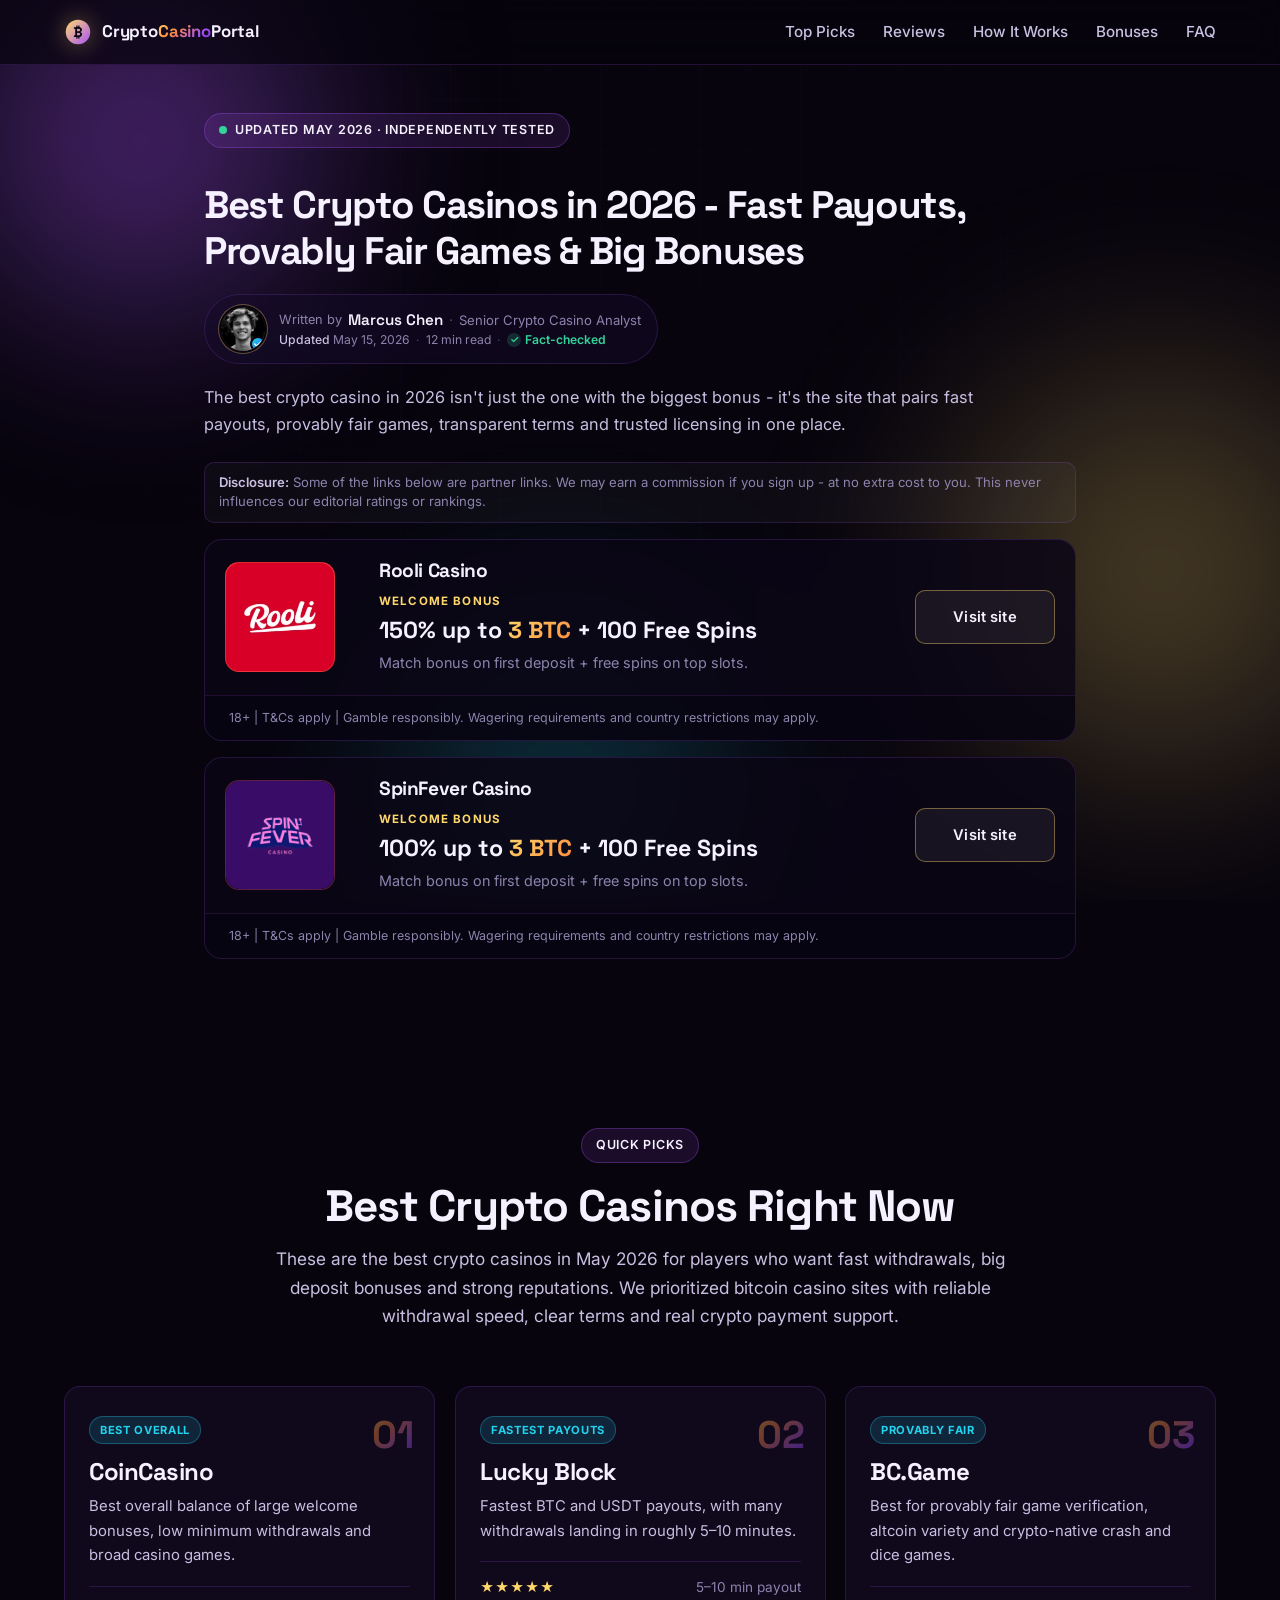
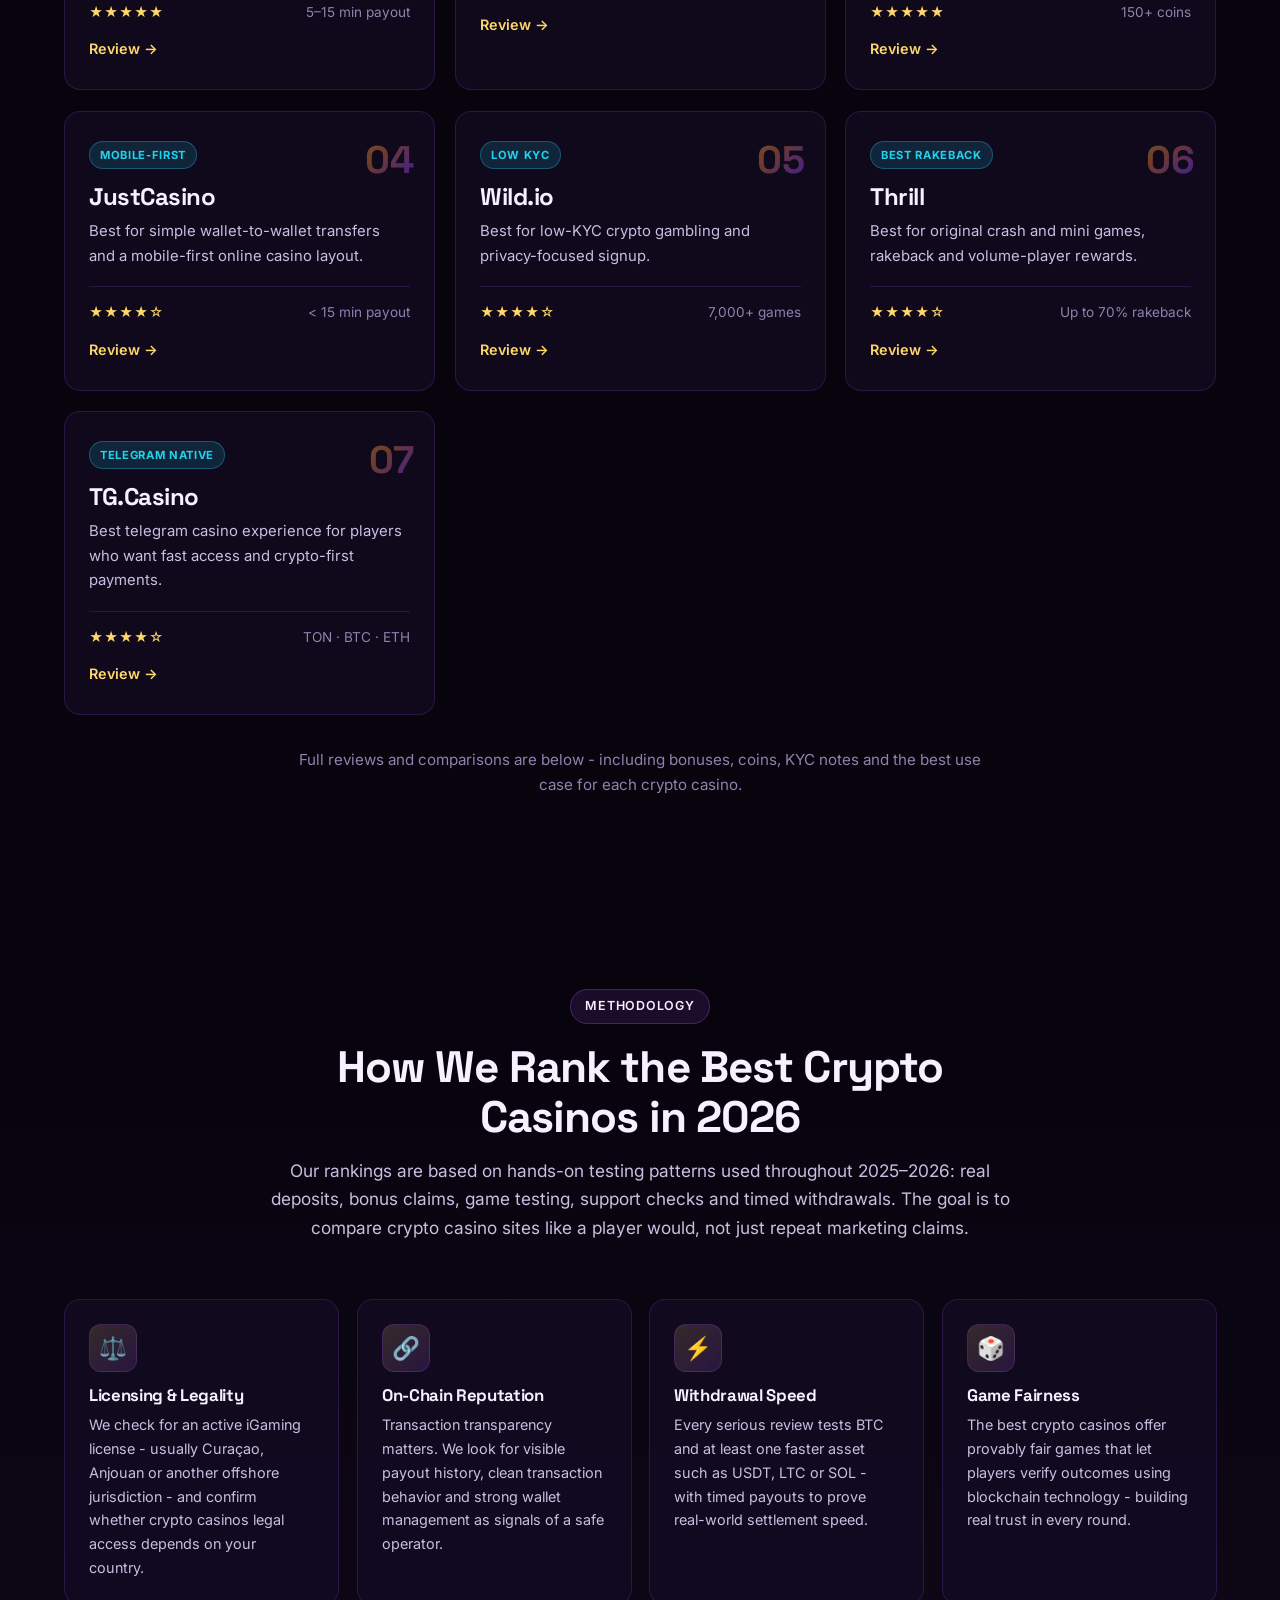
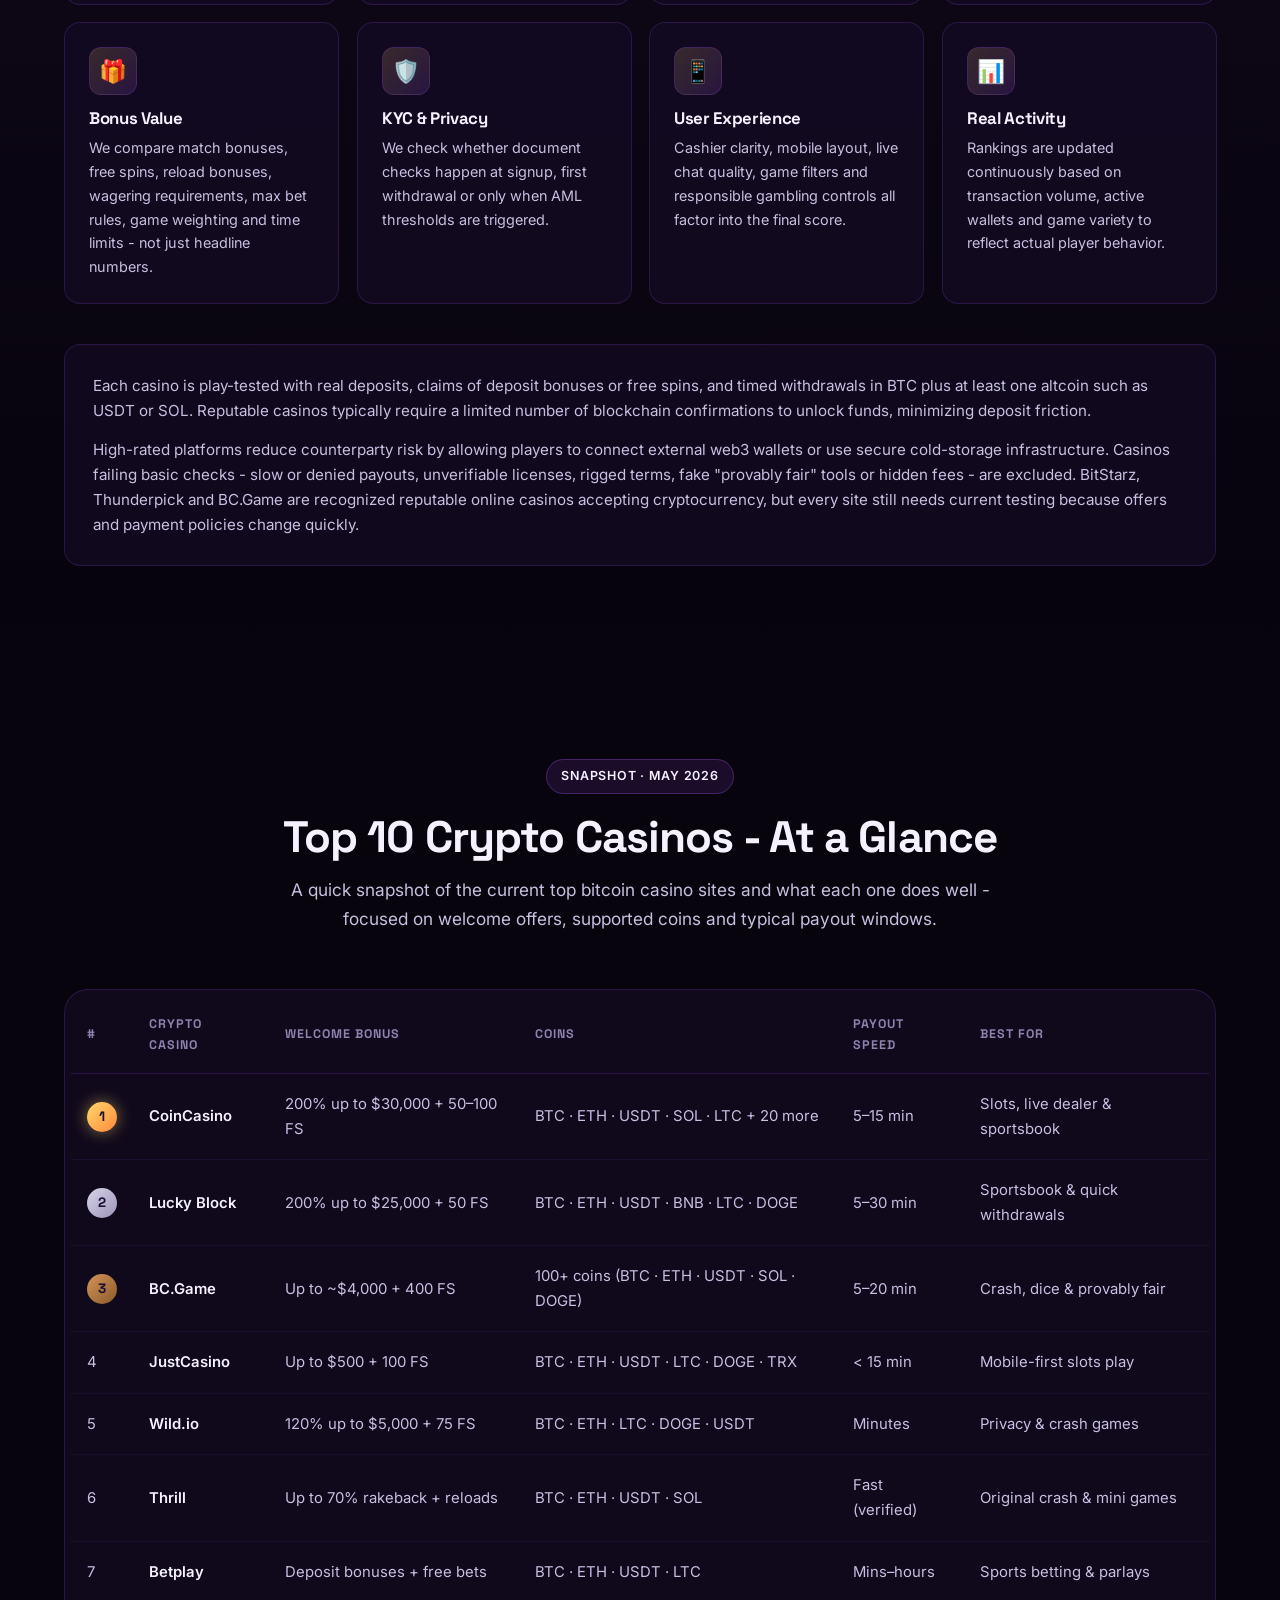
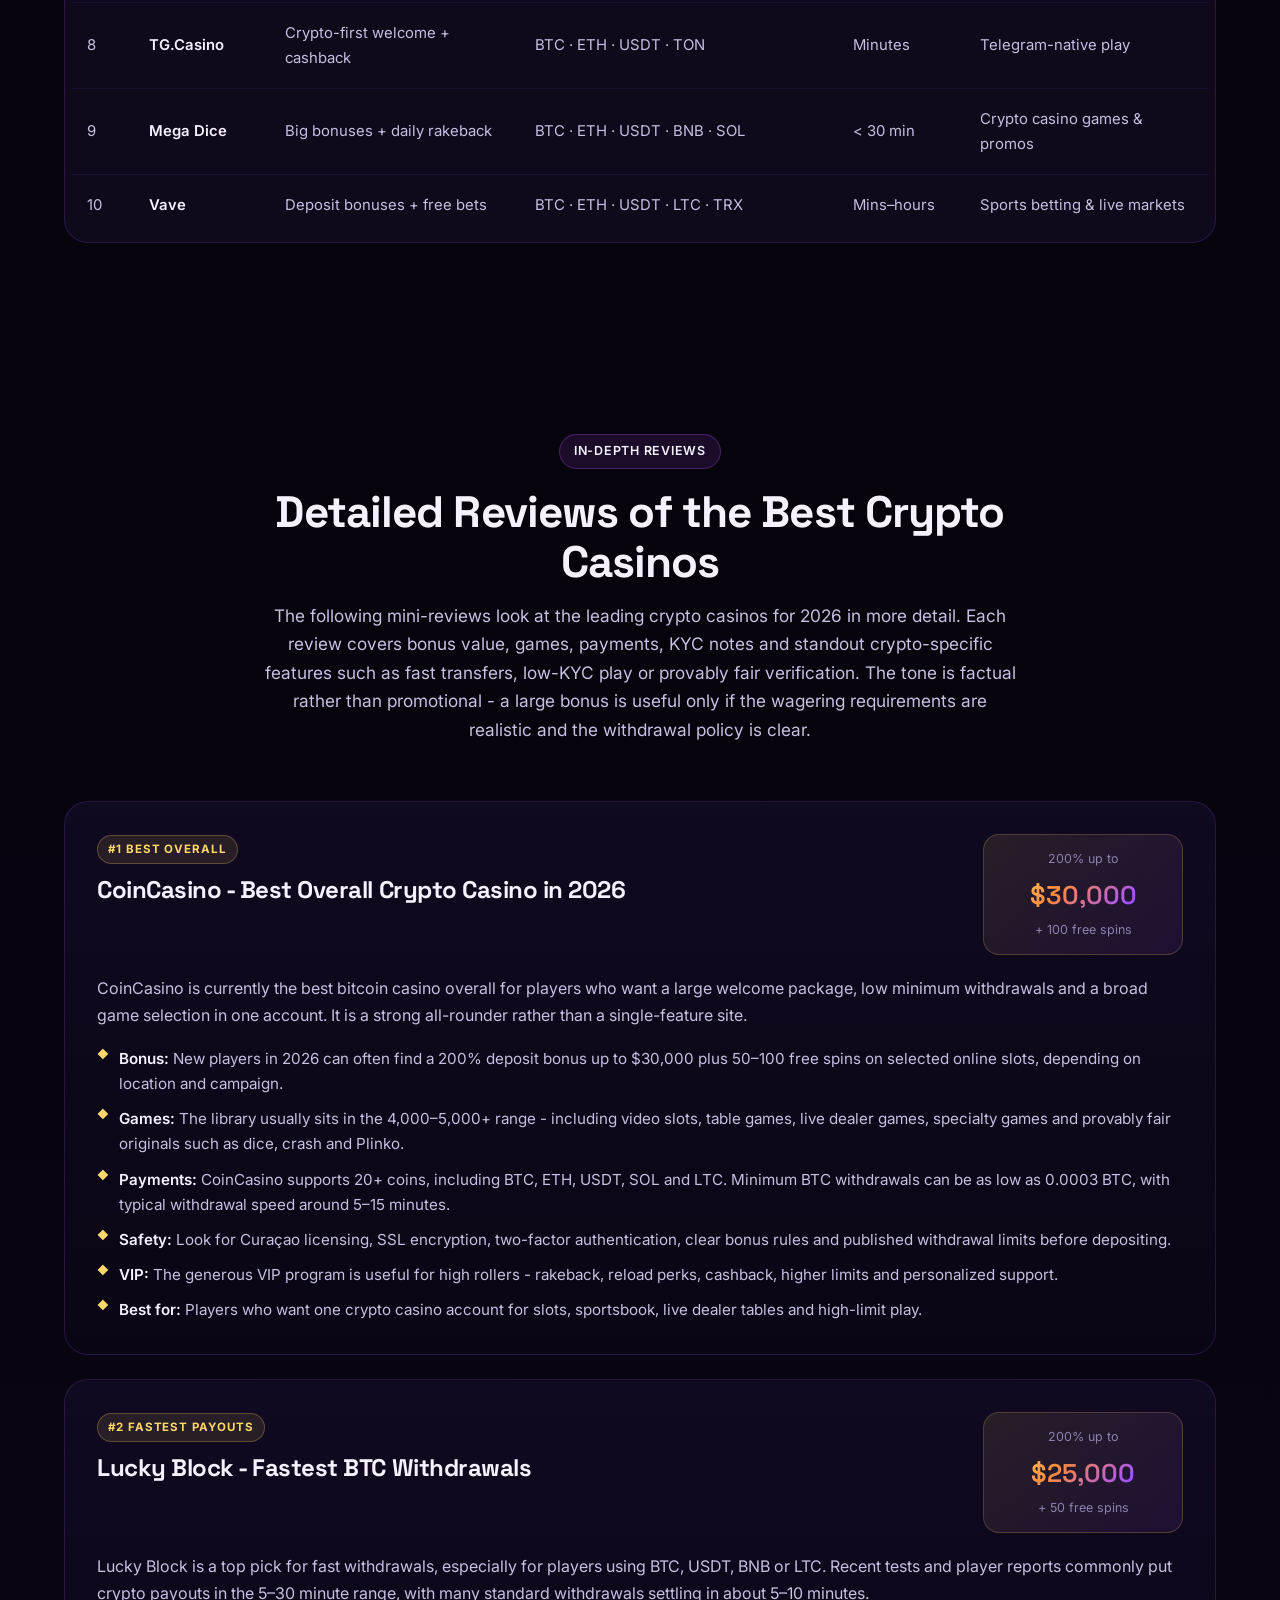
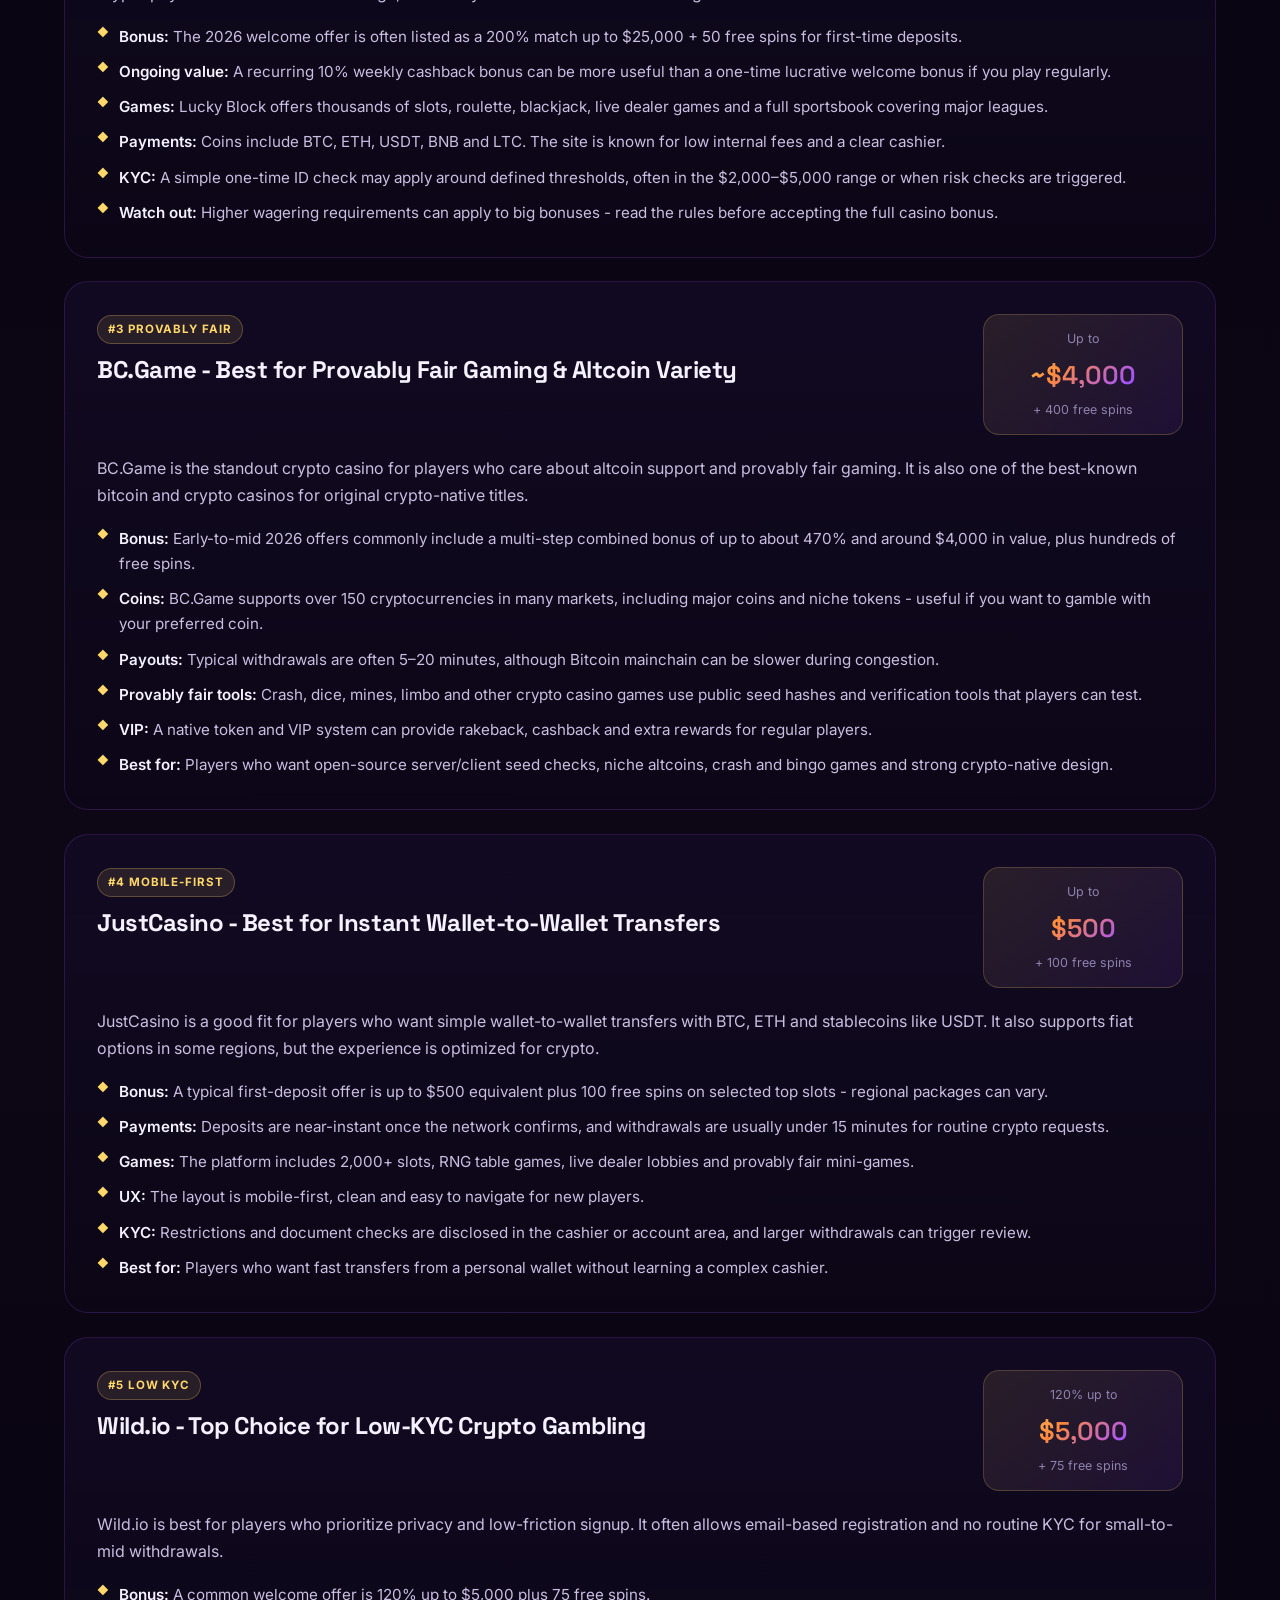
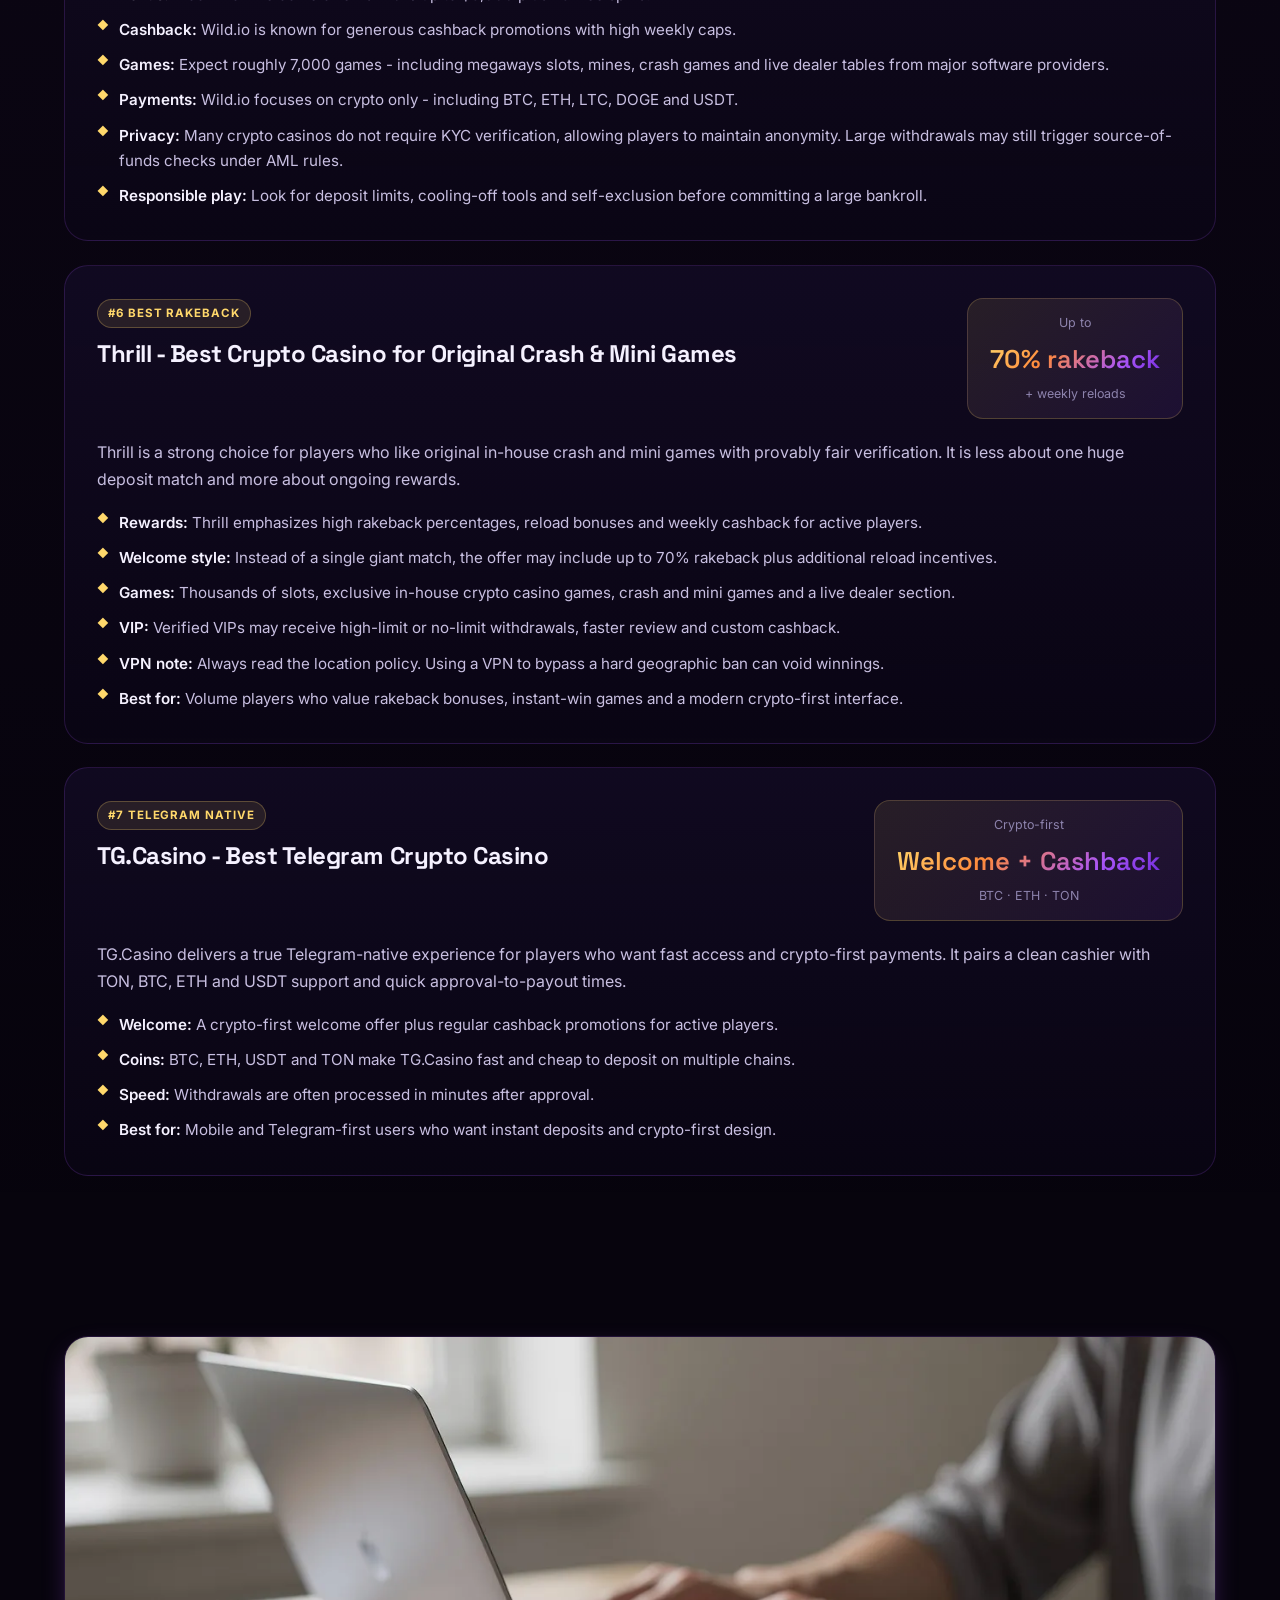
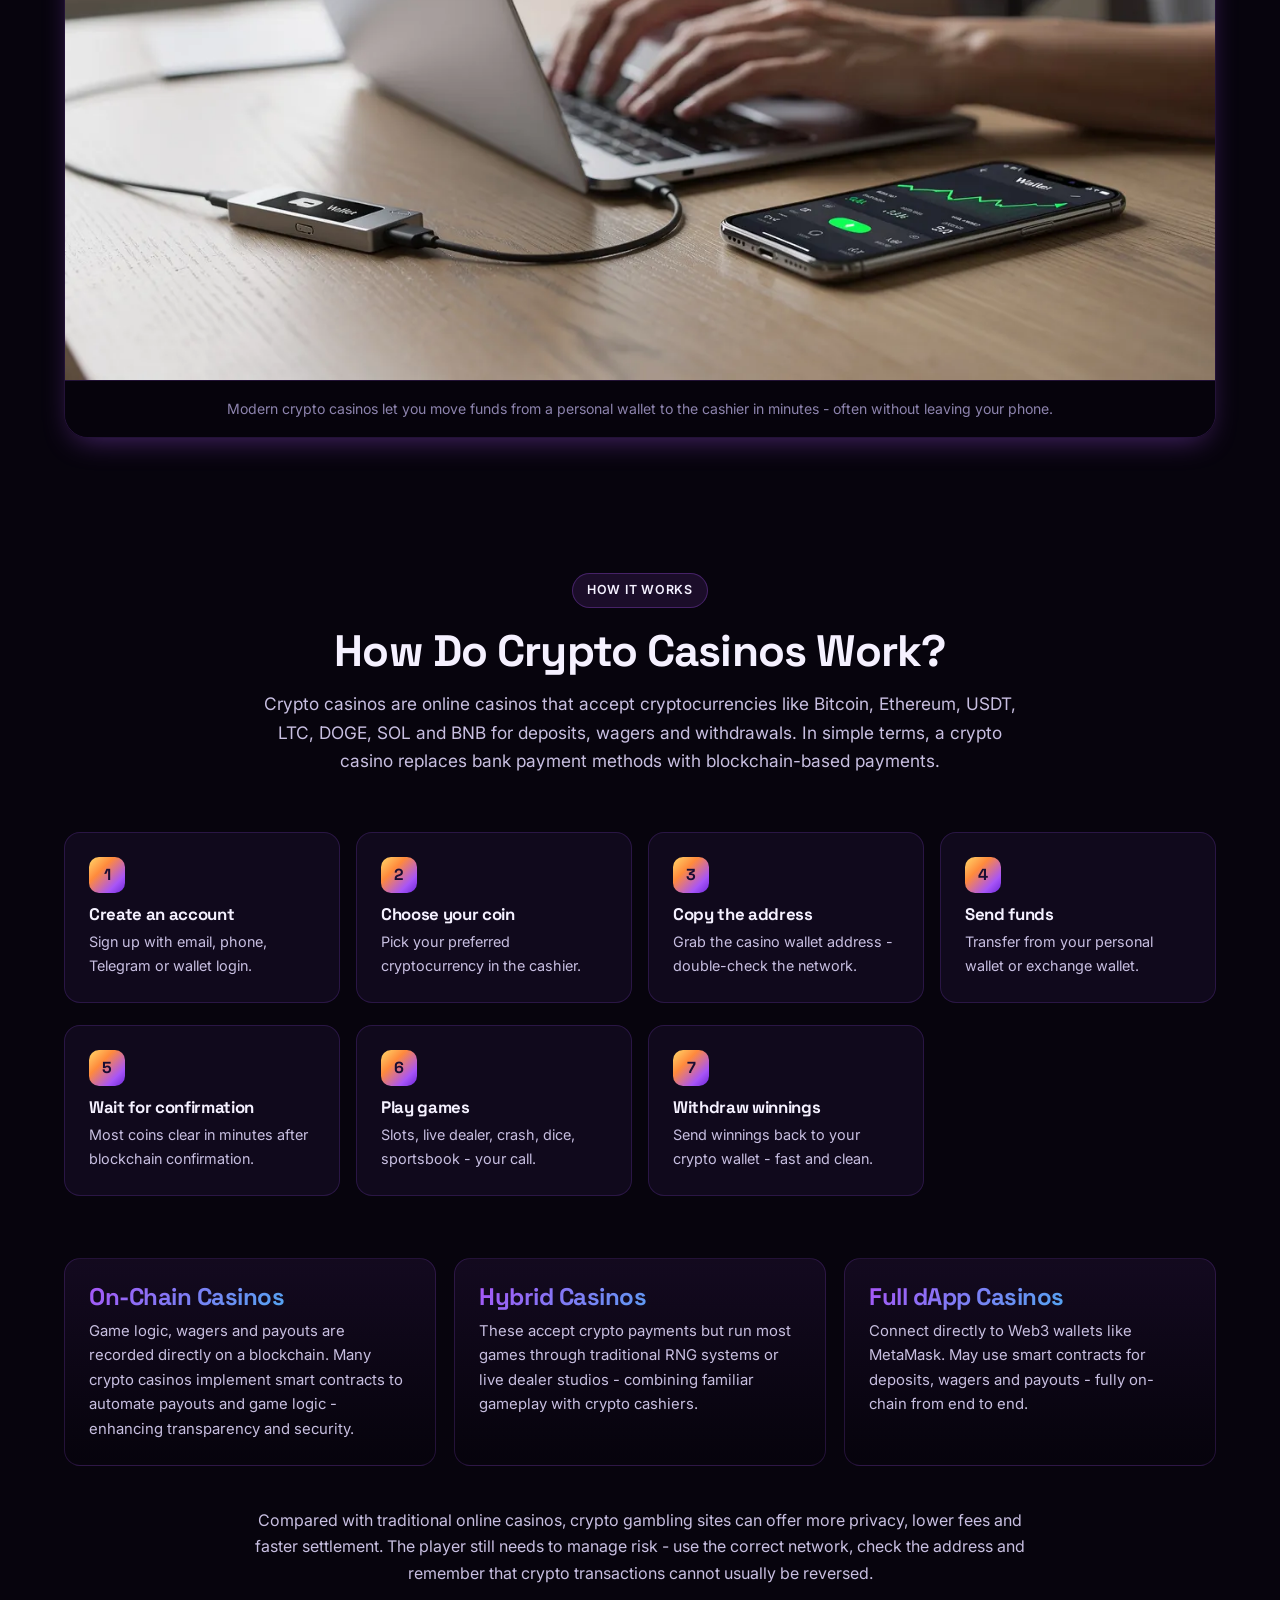
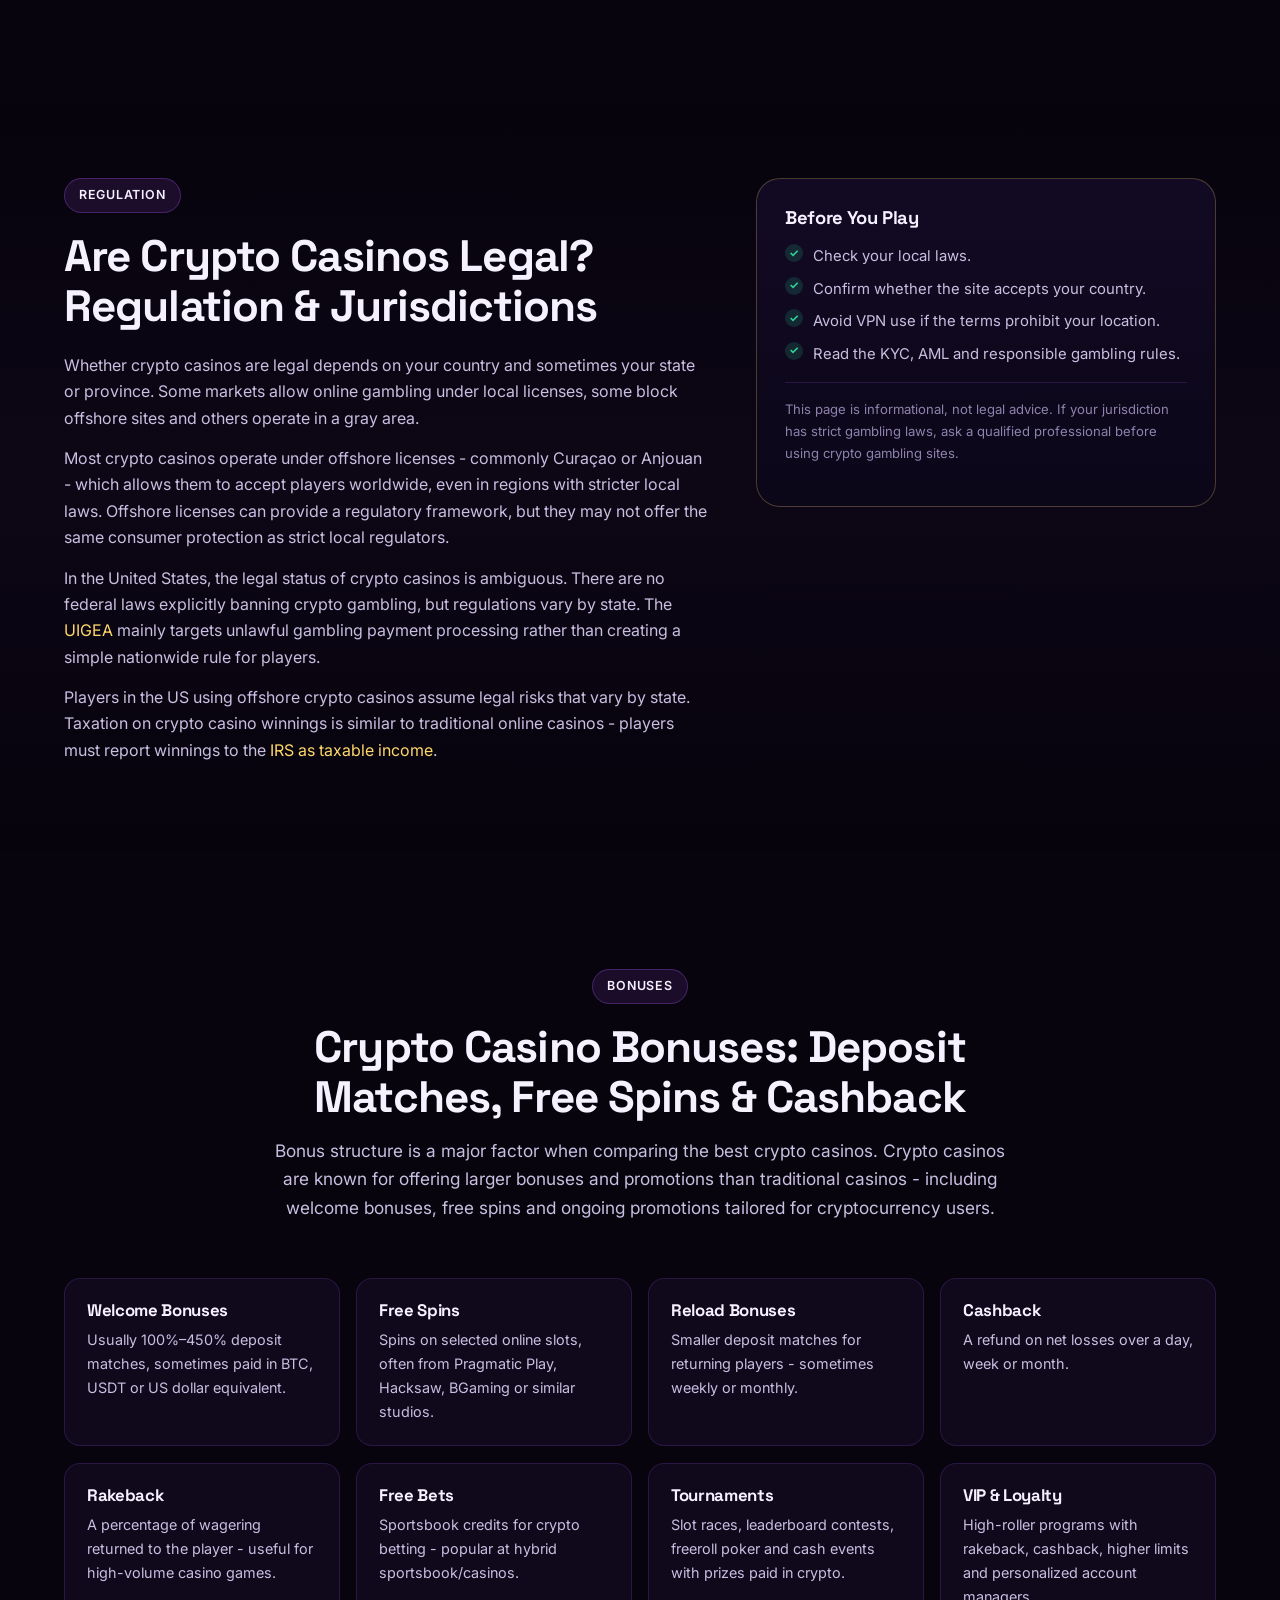
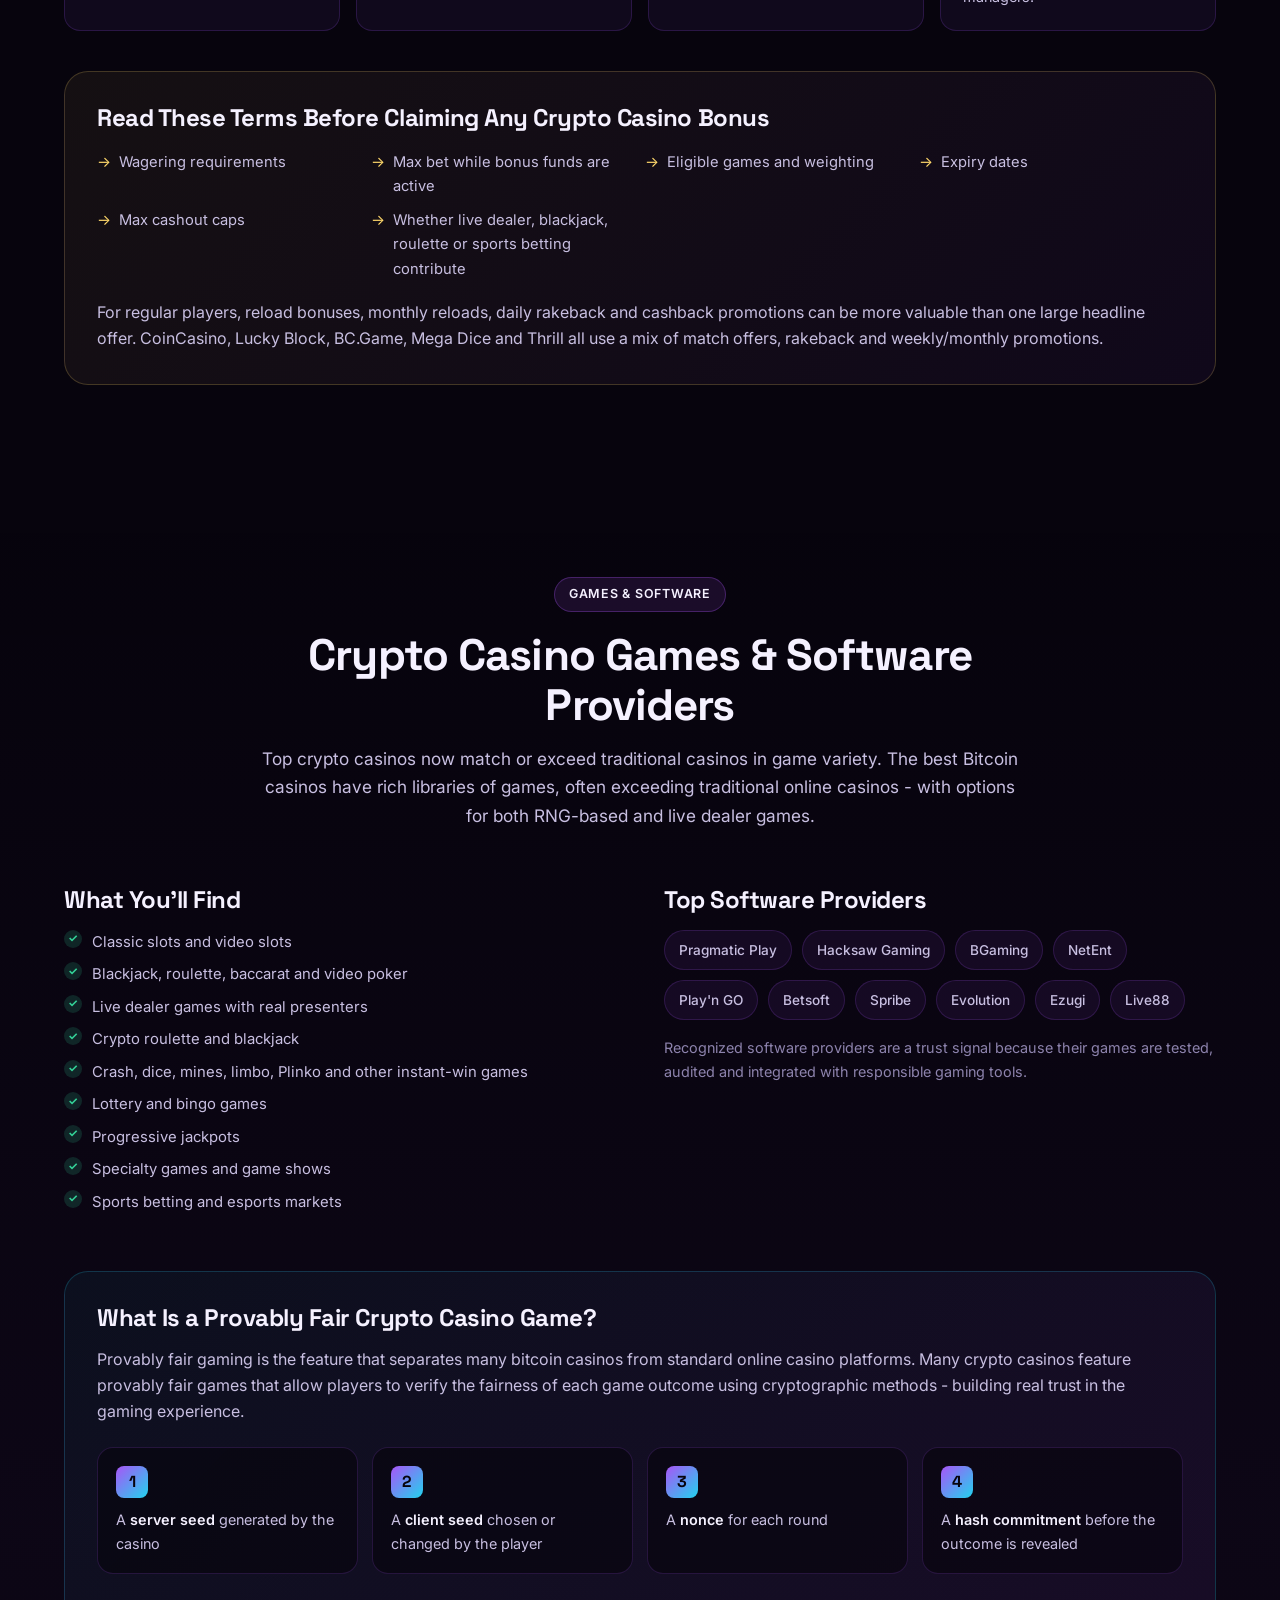
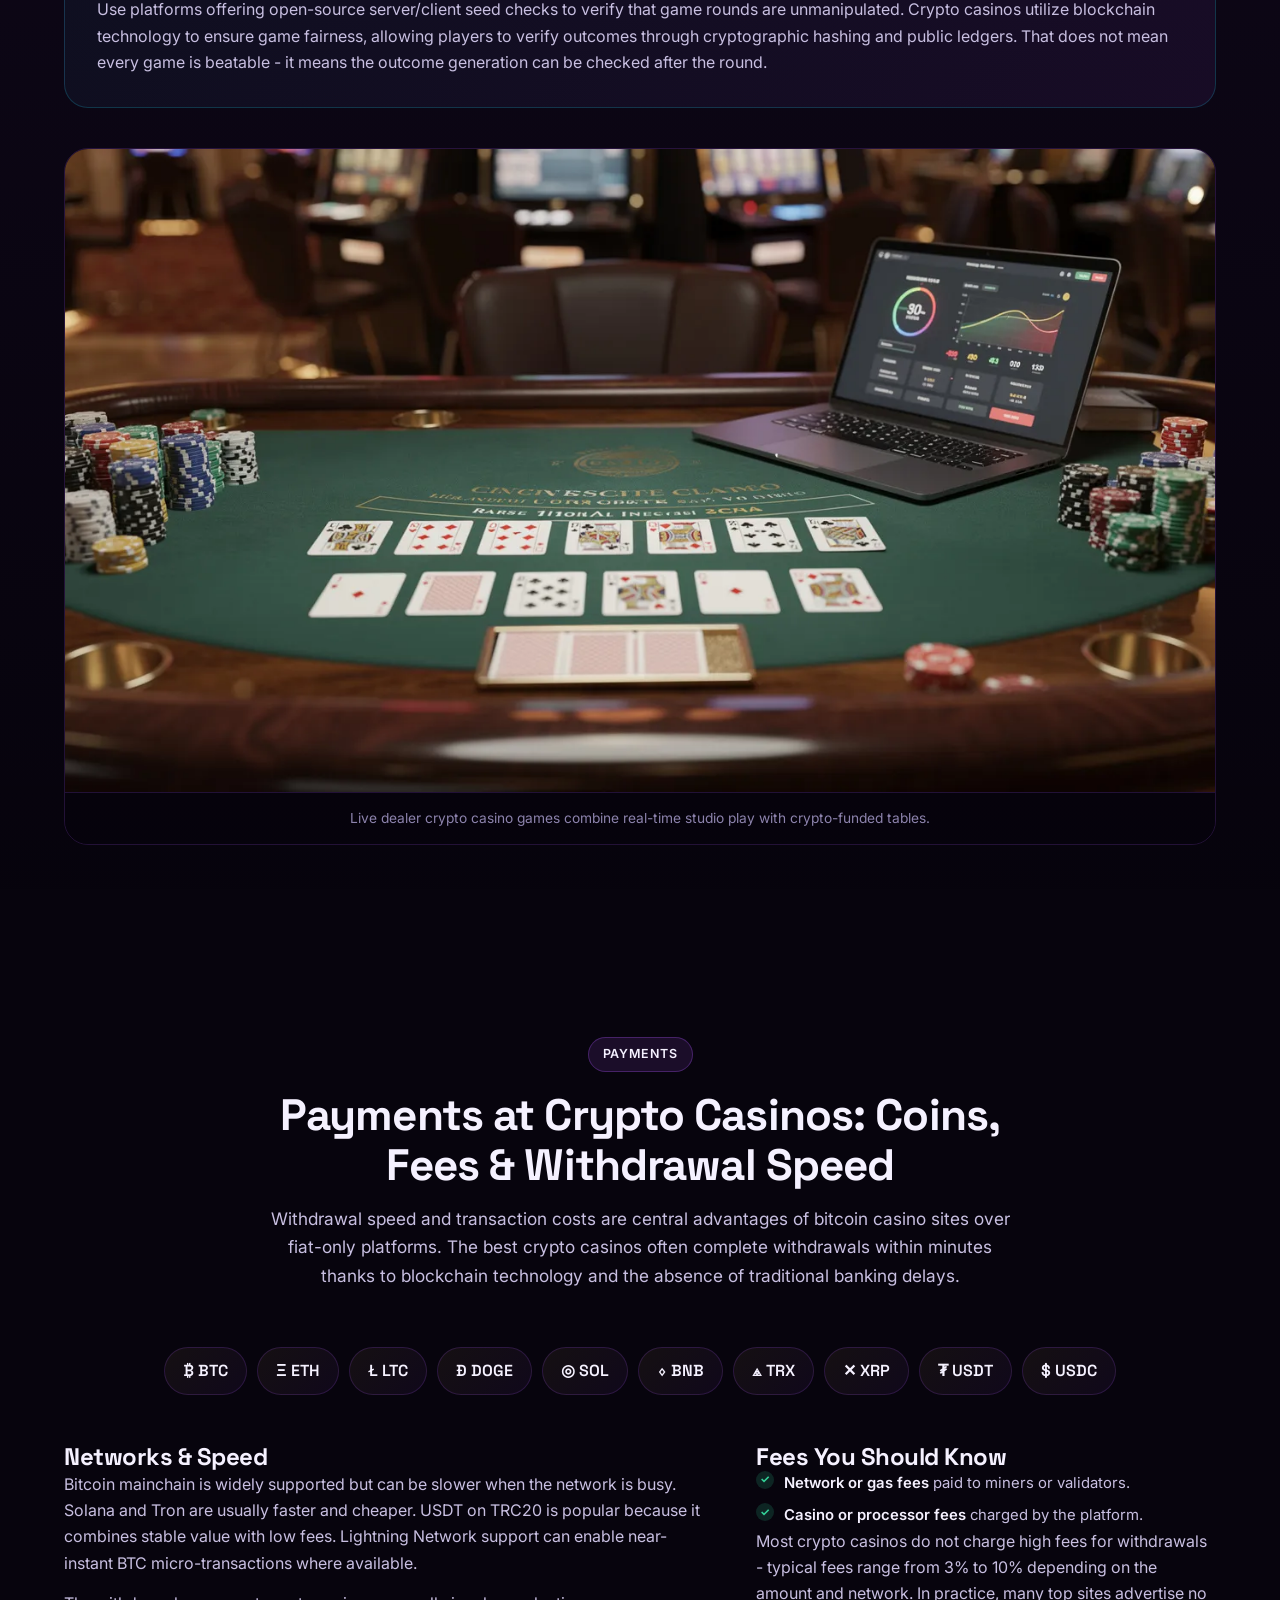
==== commit de524517: "De-spammify page and fix favicon encoding" ====
--- a/index.html
+++ b/index.html
@@ -6,11 +6,8 @@
   <meta http-equiv="X-UA-Compatible" content="IE=edge" />
 
   <!-- Primary SEO -->
-  <title>Best Crypto Casino 2026 - Top Bitcoin Casinos, Fast Payouts &amp; Big Bonuses</title>
-  <meta name="description" content="Compare the best crypto casino sites in 2026. Tested for fast withdrawals, provably fair games, big bonuses, low KYC and reliable BTC, ETH, USDT and SOL payouts." />
-  <meta name="keywords" content="best crypto casino, crypto casino, bitcoin casino, best bitcoin casino, crypto gambling, provably fair casino, no KYC crypto casino, fast payout crypto casino" />
-  <meta name="author" content="Portal" />
-  <meta name="robots" content="index, follow, max-snippet:-1, max-image-preview:large, max-video-preview:-1" />
+  <title>Best Crypto Casino 2026</title>
+  <meta name="description" content="Independent guide to the best crypto casino sites in 2026, with reviews of payouts, provably fair games, bonuses and licensing." />
   <meta name="theme-color" content="#0b0612" />
   <link rel="canonical" href="https://portal.resemble.ai" />
 
@@ -27,23 +24,6 @@
   <link rel="stylesheet" href="assets/css/styles.css" />
 </head>
 <body>
-
-  <!-- Background FX -->
-  <div class="bg-fx" aria-hidden="true">
-    <div class="bg-grid"></div>
-    <div class="bg-glow bg-glow--1"></div>
-    <div class="bg-glow bg-glow--2"></div>
-    <div class="bg-glow bg-glow--3"></div>
-    <div class="bg-noise"></div>
-    <div class="floating-coins">
-      <span class="coin coin--btc">₿</span>
-      <span class="coin coin--eth">Ξ</span>
-      <span class="coin coin--usdt">₮</span>
-      <span class="coin coin--sol">◎</span>
-      <span class="coin coin--doge">Ð</span>
-      <span class="coin coin--ltc">Ł</span>
-    </div>
-  </div>
 
   <!-- Header -->
   <header class="site-header" id="top">
@@ -72,11 +52,6 @@
         <a href="#faq">FAQ</a>
       </nav>
 
-      <a href="#top-bonuses" class="btn btn--primary header-cta">
-        <span>Claim Bonus</span>
-        <svg width="14" height="14" viewBox="0 0 24 24" fill="none" stroke="currentColor" stroke-width="2.5" stroke-linecap="round" stroke-linejoin="round" aria-hidden="true"><path d="M5 12h14M13 5l7 7-7 7"/></svg>
-      </a>
-
       <button class="nav-toggle" aria-label="Toggle navigation" aria-expanded="false" aria-controls="mobile-nav">
         <span></span><span></span><span></span>
       </button>
@@ -106,7 +81,7 @@
           </h1>
 
           <!-- Author box -->
-          <aside class="author-box reveal" itemscope itemtype="https://schema.org/Person">
+          <aside class="author-box reveal">
             <div class="author-avatar">
               <img src="assets/images/120.jpeg" alt="Marcus Chen" width="48" height="48" loading="lazy" decoding="async" itemprop="image" />
               <span class="author-verified" title="Verified expert author" aria-label="Verified">
@@ -134,6 +109,11 @@
           <!-- Lead paragraph -->
           <p class="intro-lead reveal">
             The best crypto casino in 2026 isn't just the one with the biggest bonus - it's the site that pairs fast payouts, provably fair games, transparent terms and trusted licensing in one place.
+          </p>
+
+          <!-- Affiliate disclosure -->
+          <p class="affiliate-disclosure">
+            <strong>Disclosure:</strong> Some of the links below are partner links. We may earn a commission if you sign up - at no extra cost to you. This never influences our editorial ratings or rankings.
           </p>
 
           <!-- Casino cards -->
@@ -150,7 +130,7 @@
                   <p class="bonus-row-desc">Match bonus on first deposit + free spins on top slots.</p>
                 </div>
                 <div class="bonus-row-cta">
-                  <a href="https://walktrail.com/MgMsNSzQ?brand=rooli" class="btn-claim" target="_blank" rel="sponsored noopener nofollow">Claim Bonus</a>
+                  <a href="https://walktrail.com/MgMsNSzQ?brand=rooli" class="btn-claim" target="_blank" rel="sponsored noopener nofollow">Visit site</a>
                 </div>
               </div>
               <div class="bonus-row-disclaimer">18+ | T&amp;Cs apply | Gamble responsibly. Wagering requirements and country restrictions may apply.</div>
@@ -168,7 +148,7 @@
                   <p class="bonus-row-desc">Match bonus on first deposit + free spins on top slots.</p>
                 </div>
                 <div class="bonus-row-cta">
-                  <a href="https://walktrail.com/MgMsNSzQ?brand=deeplogic" class="btn-claim" target="_blank" rel="sponsored noopener nofollow">Claim Bonus</a>
+                  <a href="https://walktrail.com/MgMsNSzQ?brand=deeplogic" class="btn-claim" target="_blank" rel="sponsored noopener nofollow">Visit site</a>
                 </div>
               </div>
               <div class="bonus-row-disclaimer">18+ | T&amp;Cs apply | Gamble responsibly. Wagering requirements and country restrictions may apply.</div>
@@ -1002,6 +982,14 @@
     </div>
   </footer>
 
+  <!-- Background FX (decorative; placed last so it doesn't push real content down in source order) -->
+  <div class="bg-fx" aria-hidden="true">
+    <div class="bg-grid"></div>
+    <div class="bg-glow bg-glow--1"></div>
+    <div class="bg-glow bg-glow--2"></div>
+    <div class="bg-glow bg-glow--3"></div>
+  </div>
+
   <script src="assets/js/app.js" defer></script>
 </body>
 </html>
--- a/assets/css/styles.css
+++ b/assets/css/styles.css
@@ -230,15 +230,7 @@
 }
 
 .grad-text {
-  background: var(--grad-text);
-  -webkit-background-clip: text; background-clip: text; color: transparent;
-  background-size: 200% 200%;
-  animation: gradShift 8s ease infinite;
-  display: inline-block;
-}
-@keyframes gradShift {
-  0%, 100% { background-position: 0% 50%; }
-  50% { background-position: 100% 50%; }
+  color: var(--text);
 }
 
 /* ----------- hero ------------ */
@@ -347,6 +339,18 @@
   max-width: 780px;
 }
 .intro .bonus-stack { margin-top: 8px; }
+
+.affiliate-disclosure {
+  font-size: 0.82rem;
+  color: var(--text-3);
+  background: rgba(255, 255, 255, 0.03);
+  border: 1px solid var(--border);
+  border-radius: 10px;
+  padding: 10px 14px;
+  margin: 0 0 16px;
+  line-height: 1.5;
+}
+.affiliate-disclosure strong { color: var(--text-2); font-weight: 600; }
 
 /* ----------- author box (compact single-line) ------------ */
 .author-box {
@@ -500,34 +504,24 @@
 .bonus-row-cta { flex-shrink: 0; }
 .btn-claim {
   display: inline-flex; align-items: center; justify-content: center;
-  padding: 18px 34px;
-  background: linear-gradient(180deg, #ffc44d 0%, #ff8a3c 100%);
-  color: #1a0d33;
-  font-family: 'Space Grotesk', sans-serif;
-  font-weight: 800;
-  font-size: 0.95rem;
-  letter-spacing: 0.08em;
-  text-transform: uppercase;
-  border-radius: 12px;
-  border: 1px solid rgba(255, 216, 107, 0.6);
-  box-shadow: 0 0 0 0 rgba(255, 153, 51, 0.6), 0 12px 30px -10px rgba(255, 138, 60, 0.6);
-  transition: 0.3s var(--ease);
-  position: relative; overflow: hidden;
+  padding: 14px 26px;
+  background: rgba(255, 255, 255, 0.06);
+  color: var(--text);
+  font-family: 'Inter', sans-serif;
+  font-weight: 600;
+  font-size: 0.92rem;
+  letter-spacing: 0.01em;
+  border-radius: 10px;
+  border: 1px solid rgba(255, 216, 107, 0.4);
+  transition: 0.25s var(--ease);
   white-space: nowrap;
-  min-width: 160px;
-}
-.btn-claim::before {
-  content: ''; position: absolute; top: 0; left: -100%; width: 100%; height: 100%;
-  background: linear-gradient(90deg, transparent, rgba(255,255,255,0.4), transparent);
-  transition: left 0.7s ease;
+  min-width: 140px;
 }
 .btn-claim:hover {
-  transform: translateY(-2px);
-  color: #1a0d33;
-  box-shadow: 0 0 30px rgba(255, 153, 51, 0.6), 0 16px 40px -10px rgba(255, 138, 60, 0.7);
-}
-.btn-claim:hover::before { left: 100%; }
-.btn-claim:active { transform: translateY(0); }
+  background: rgba(255, 216, 107, 0.1);
+  border-color: rgba(255, 216, 107, 0.7);
+  color: var(--text);
+}
 
 .bonus-row-disclaimer {
   border-top: 1px solid rgba(168, 85, 247, 0.14);
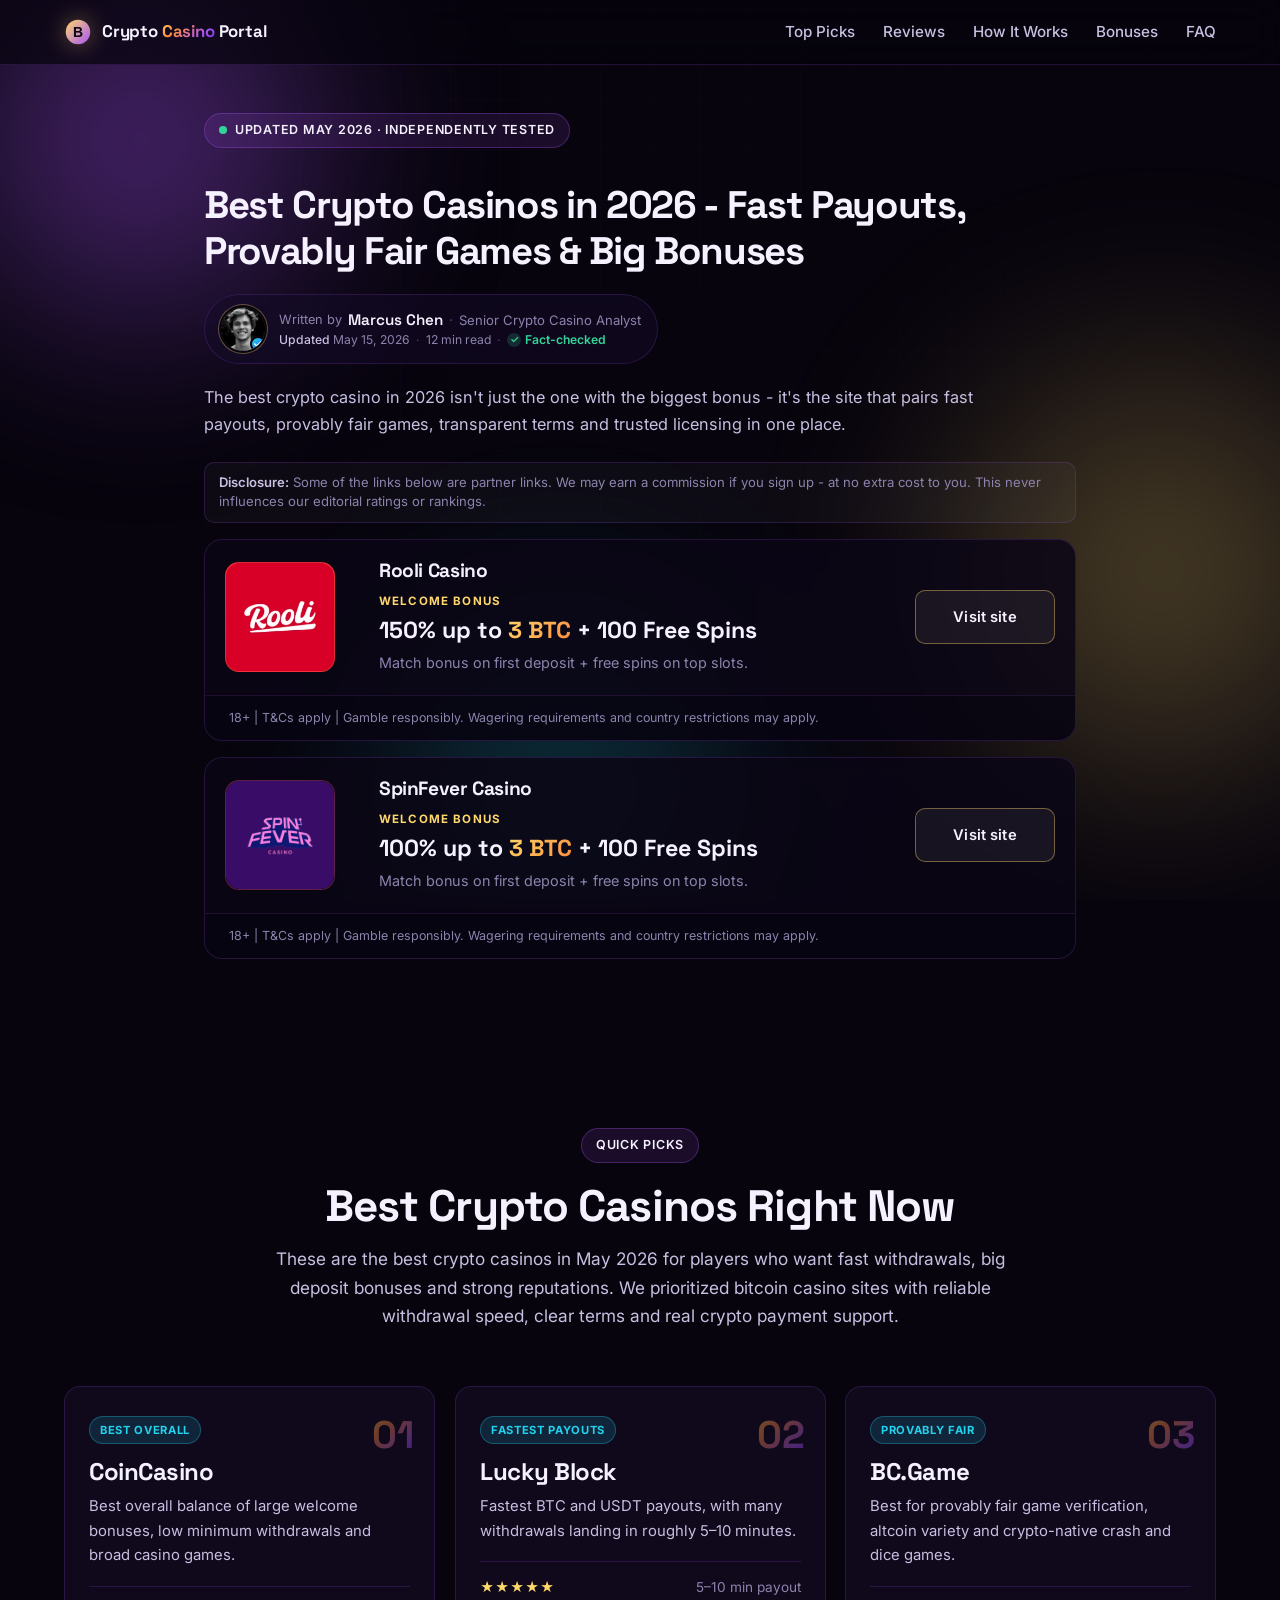
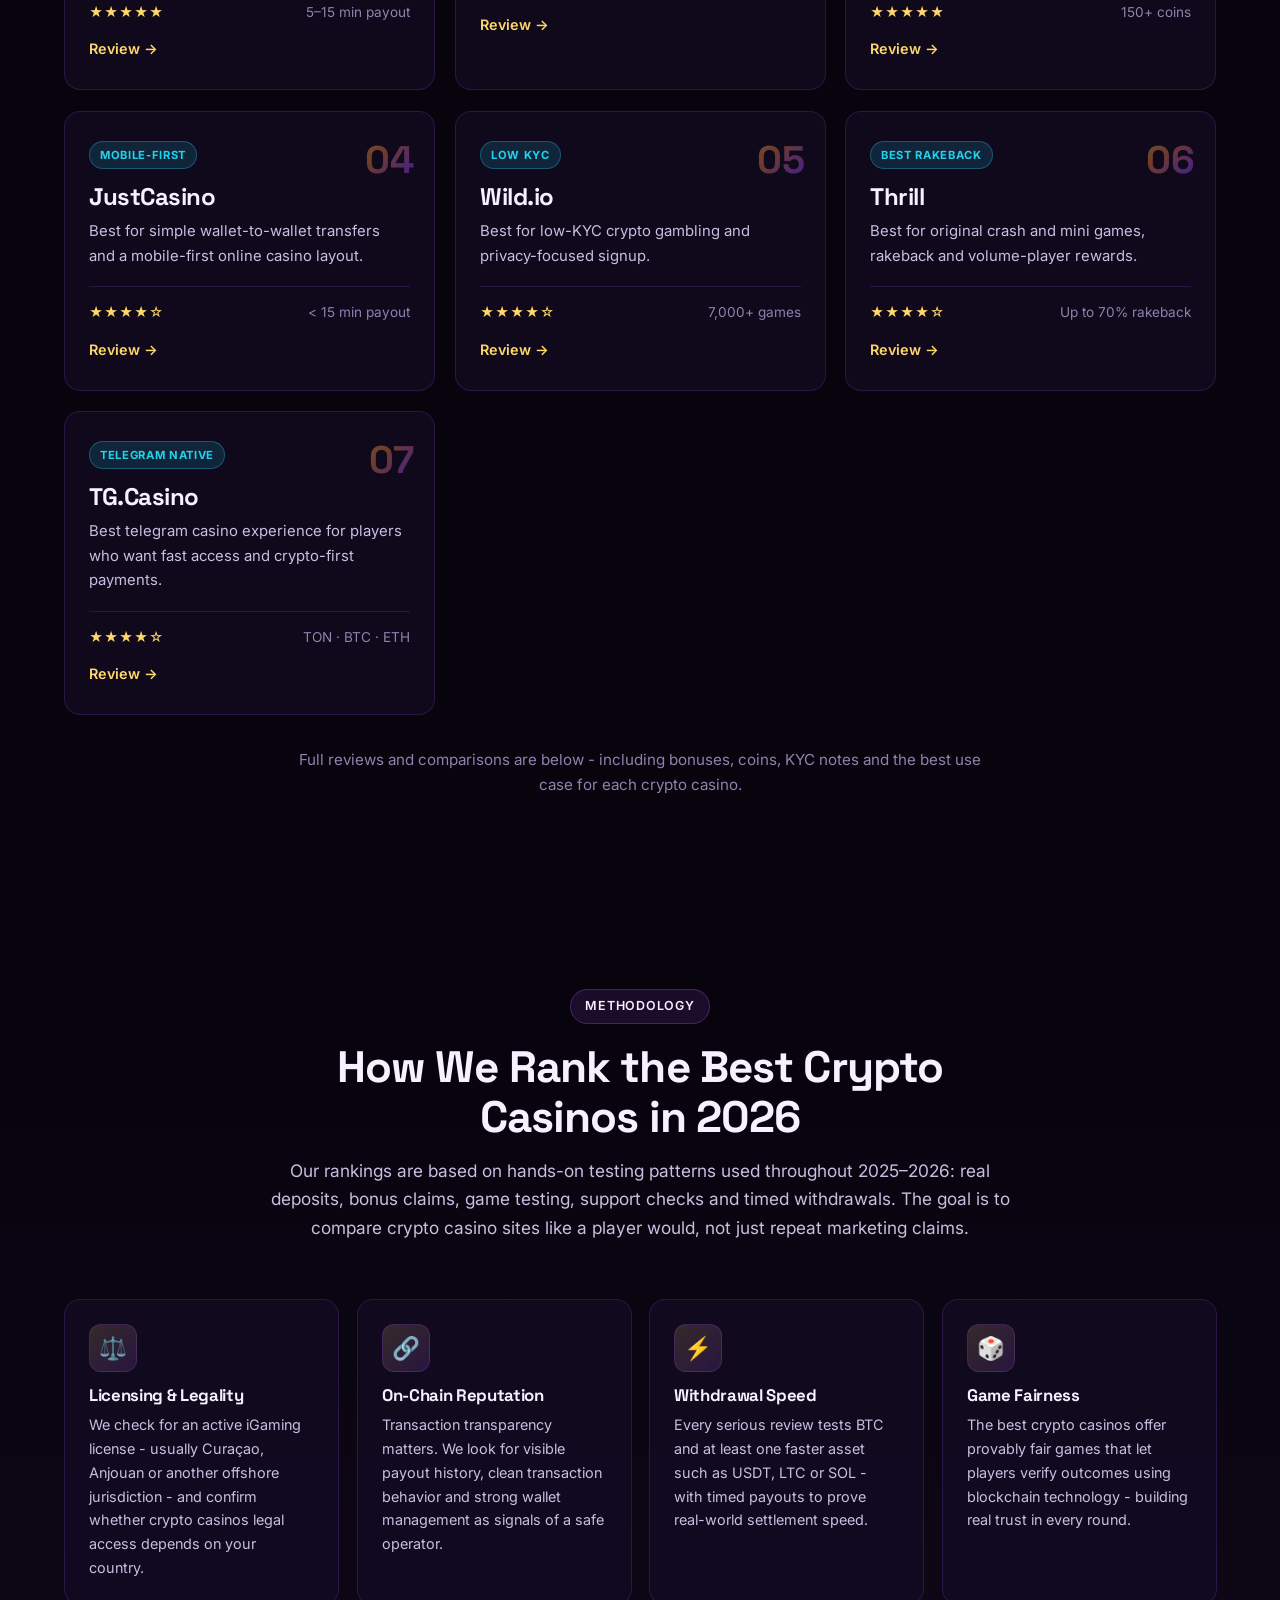
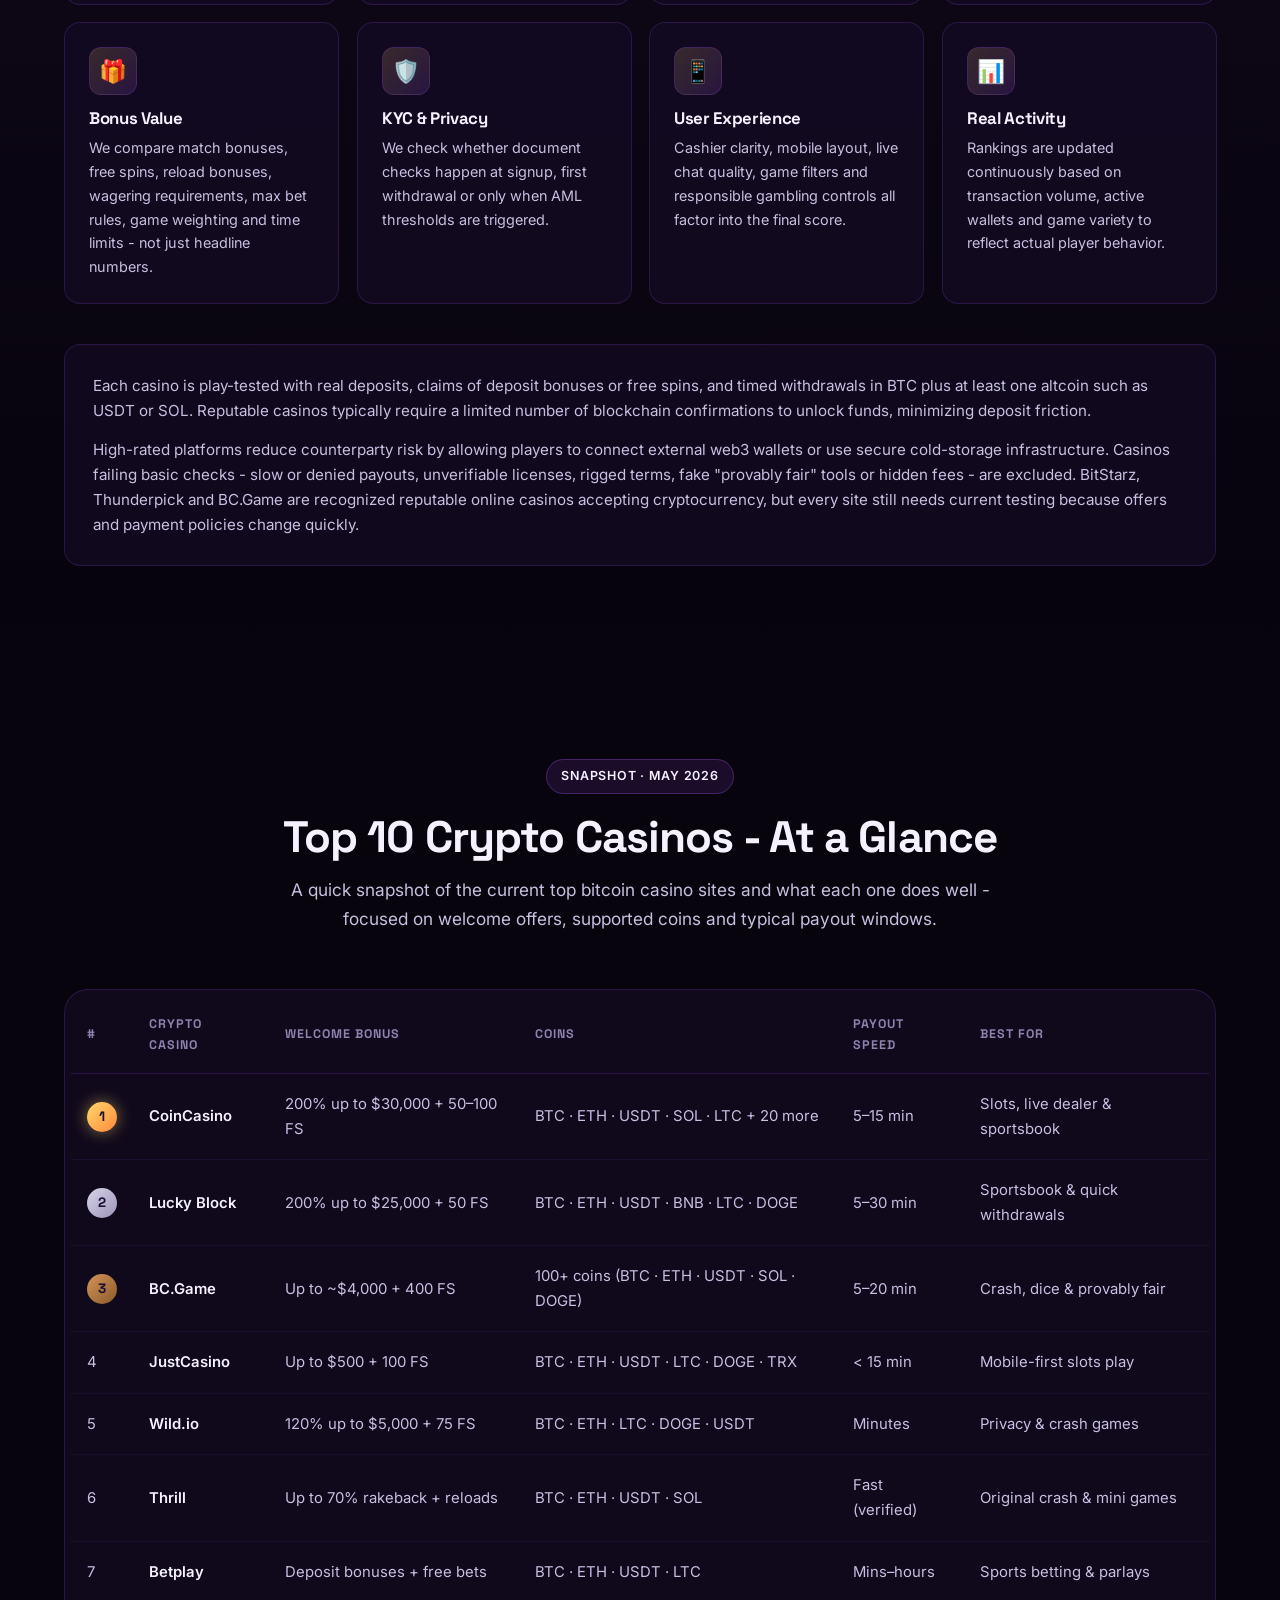
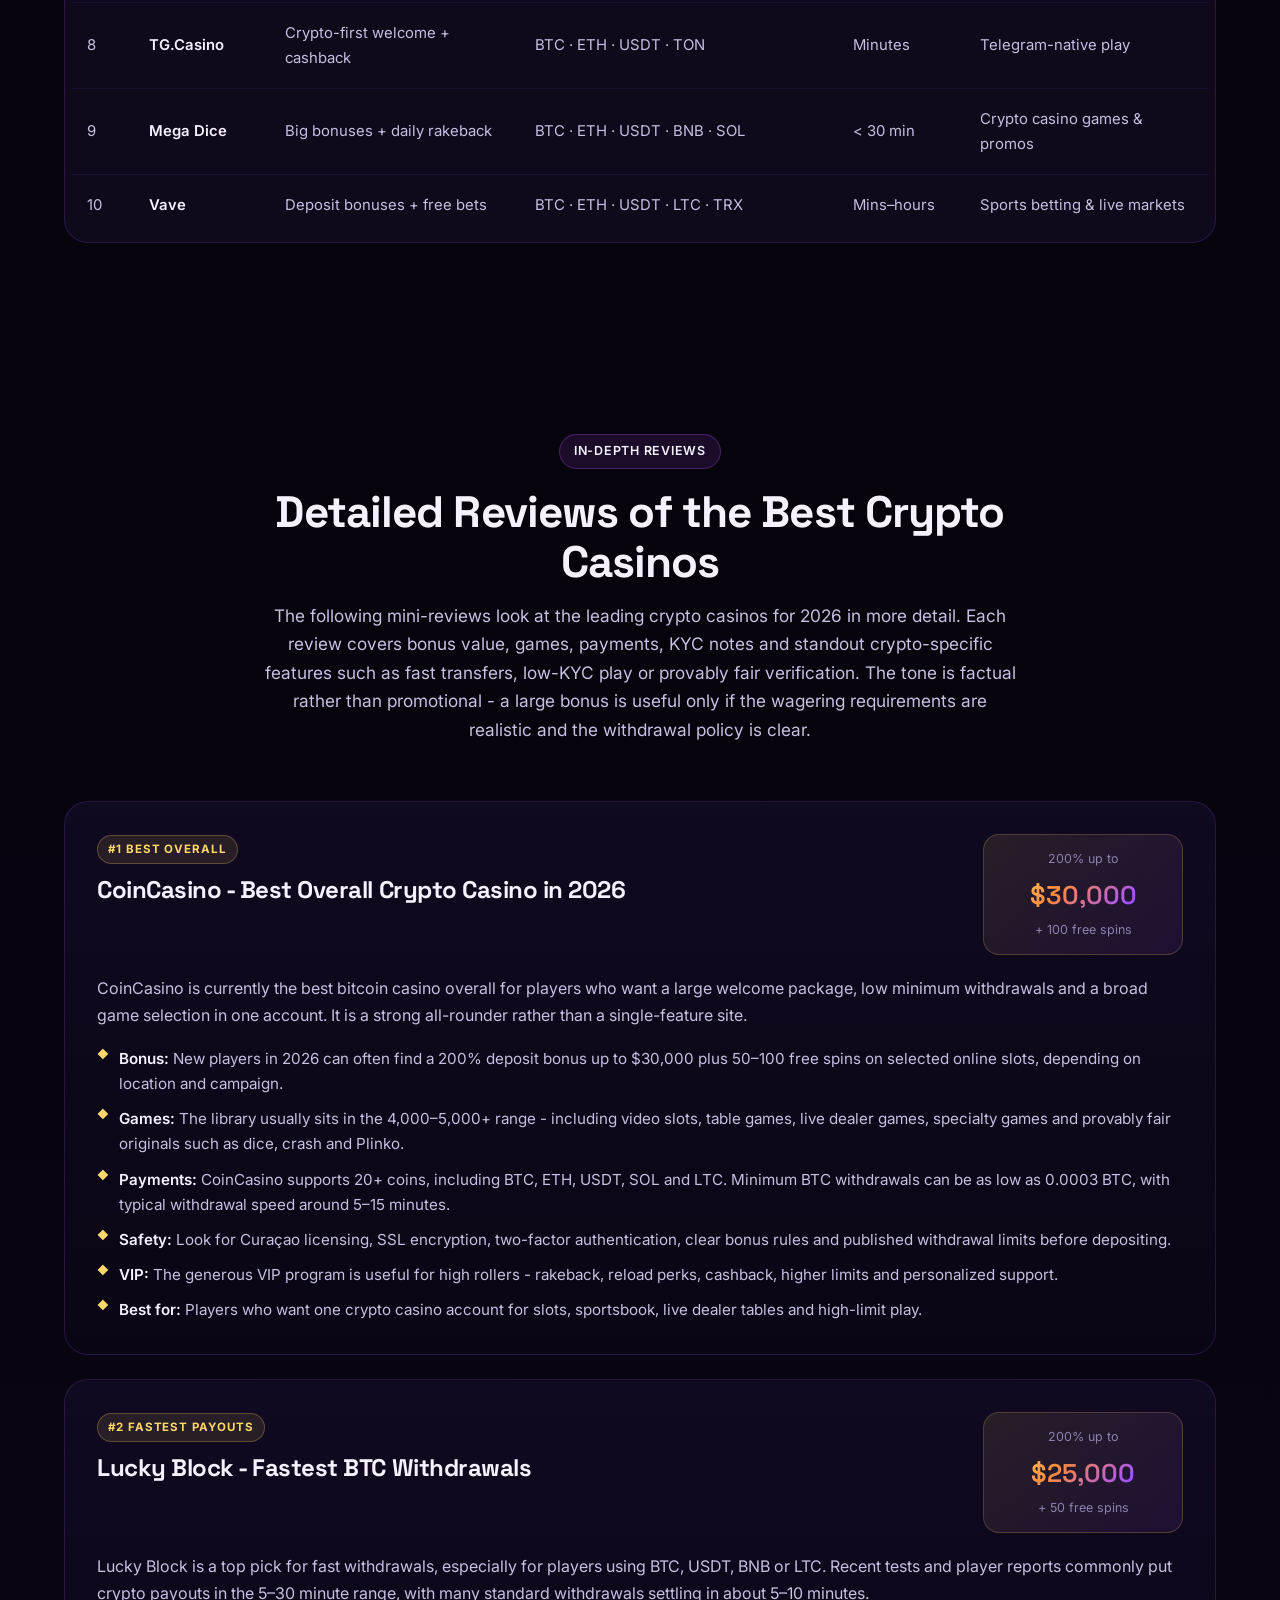
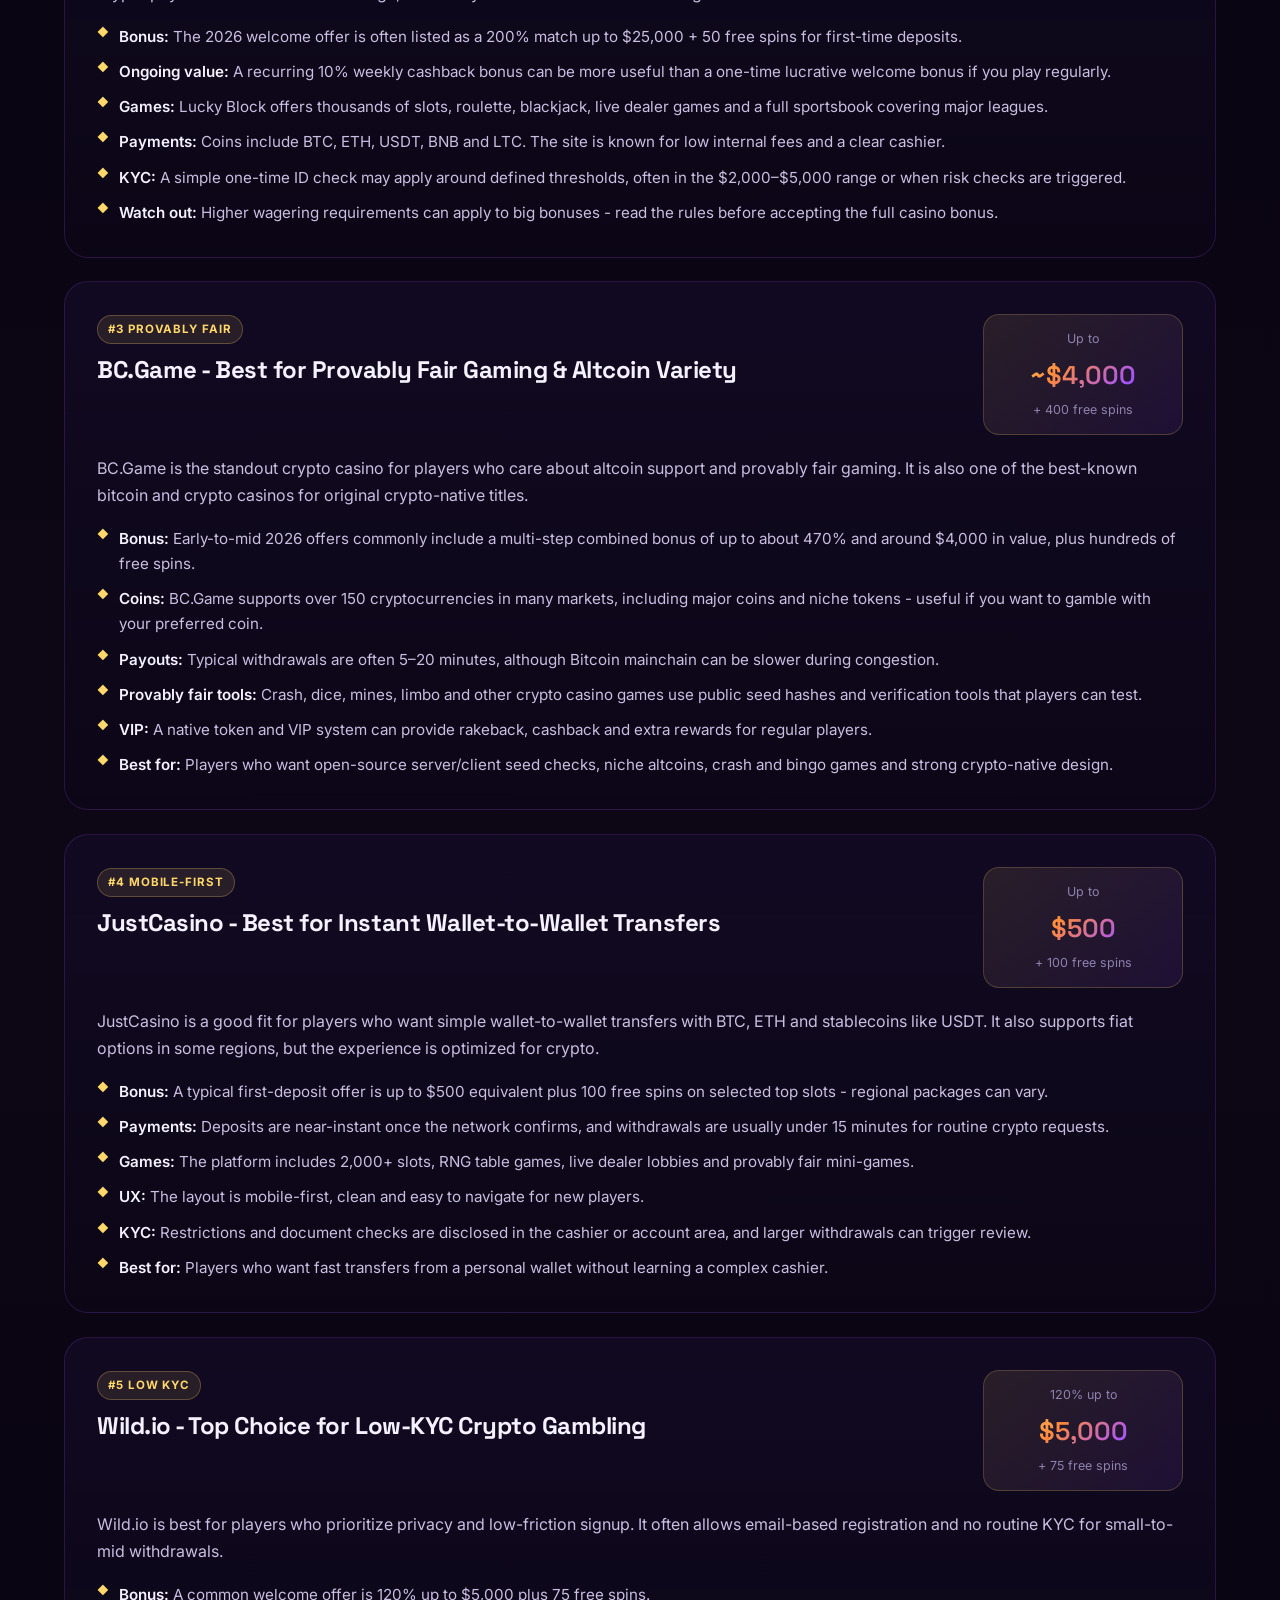
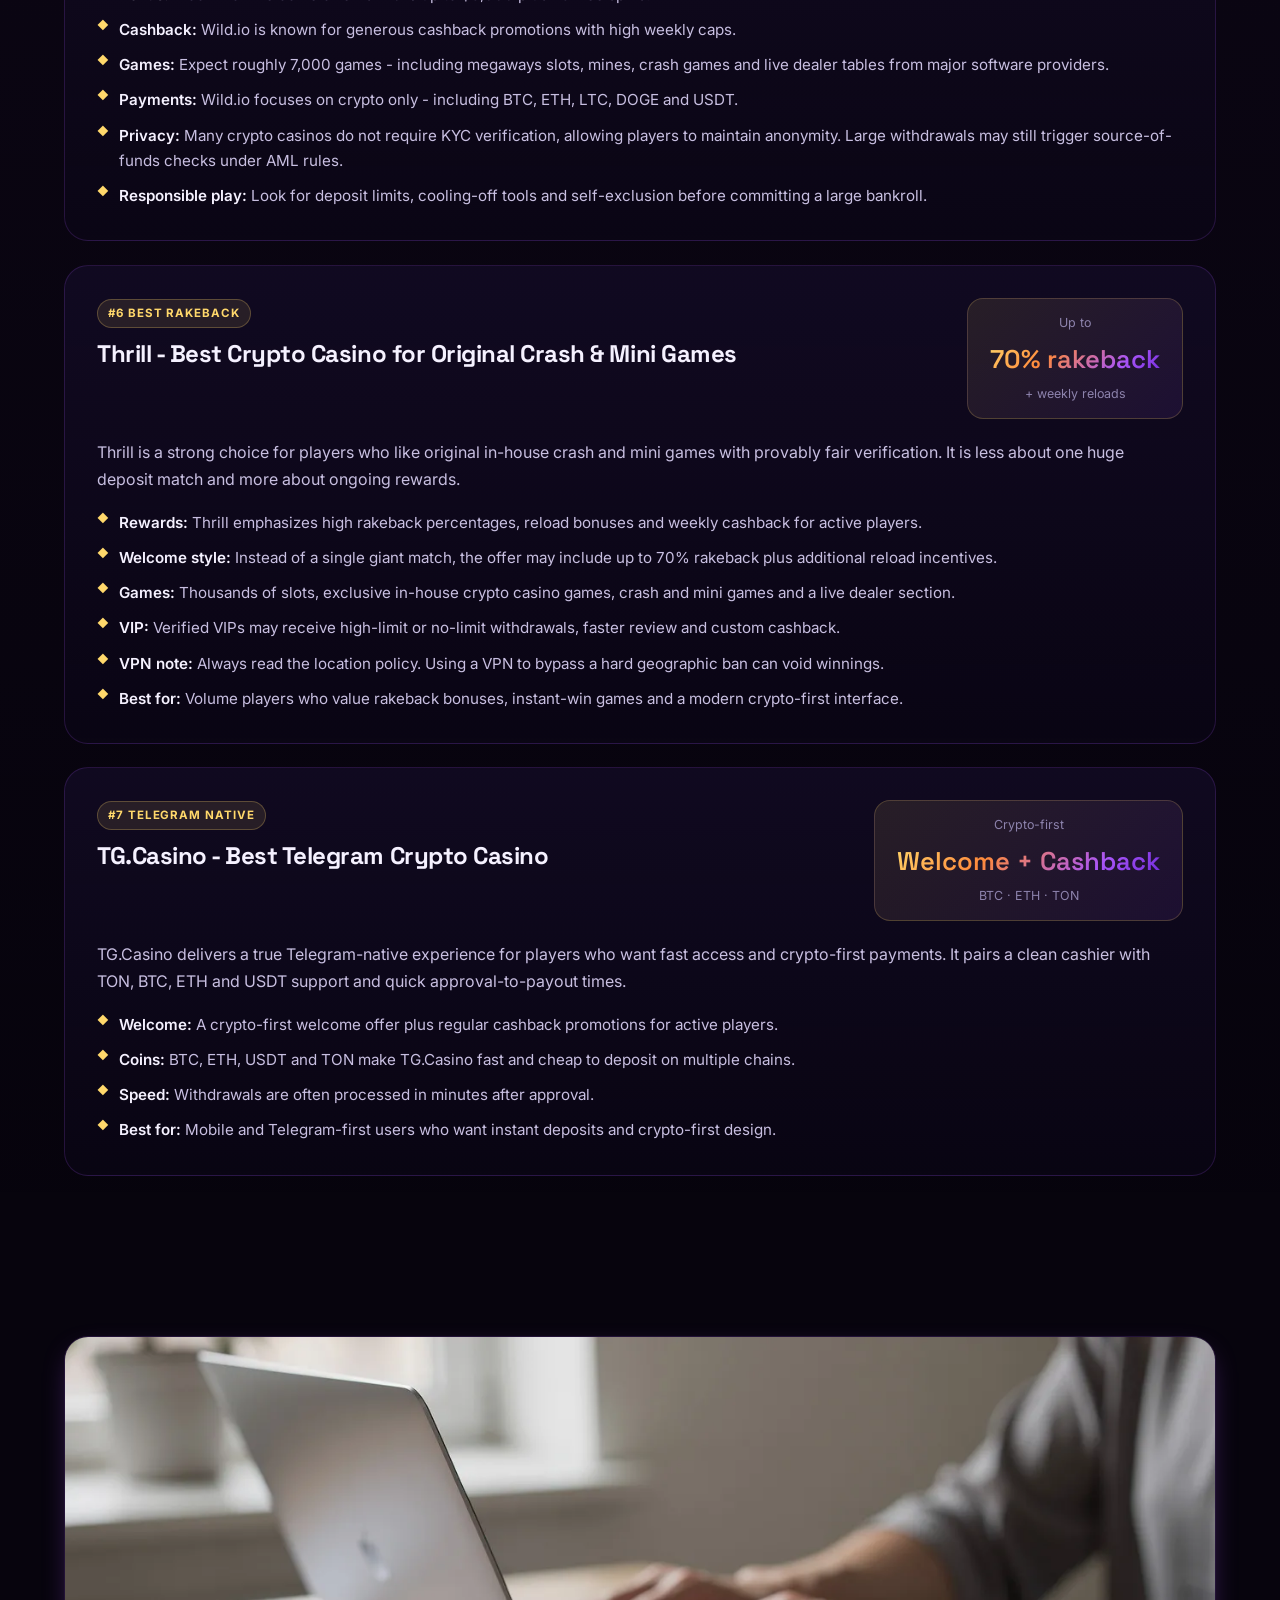
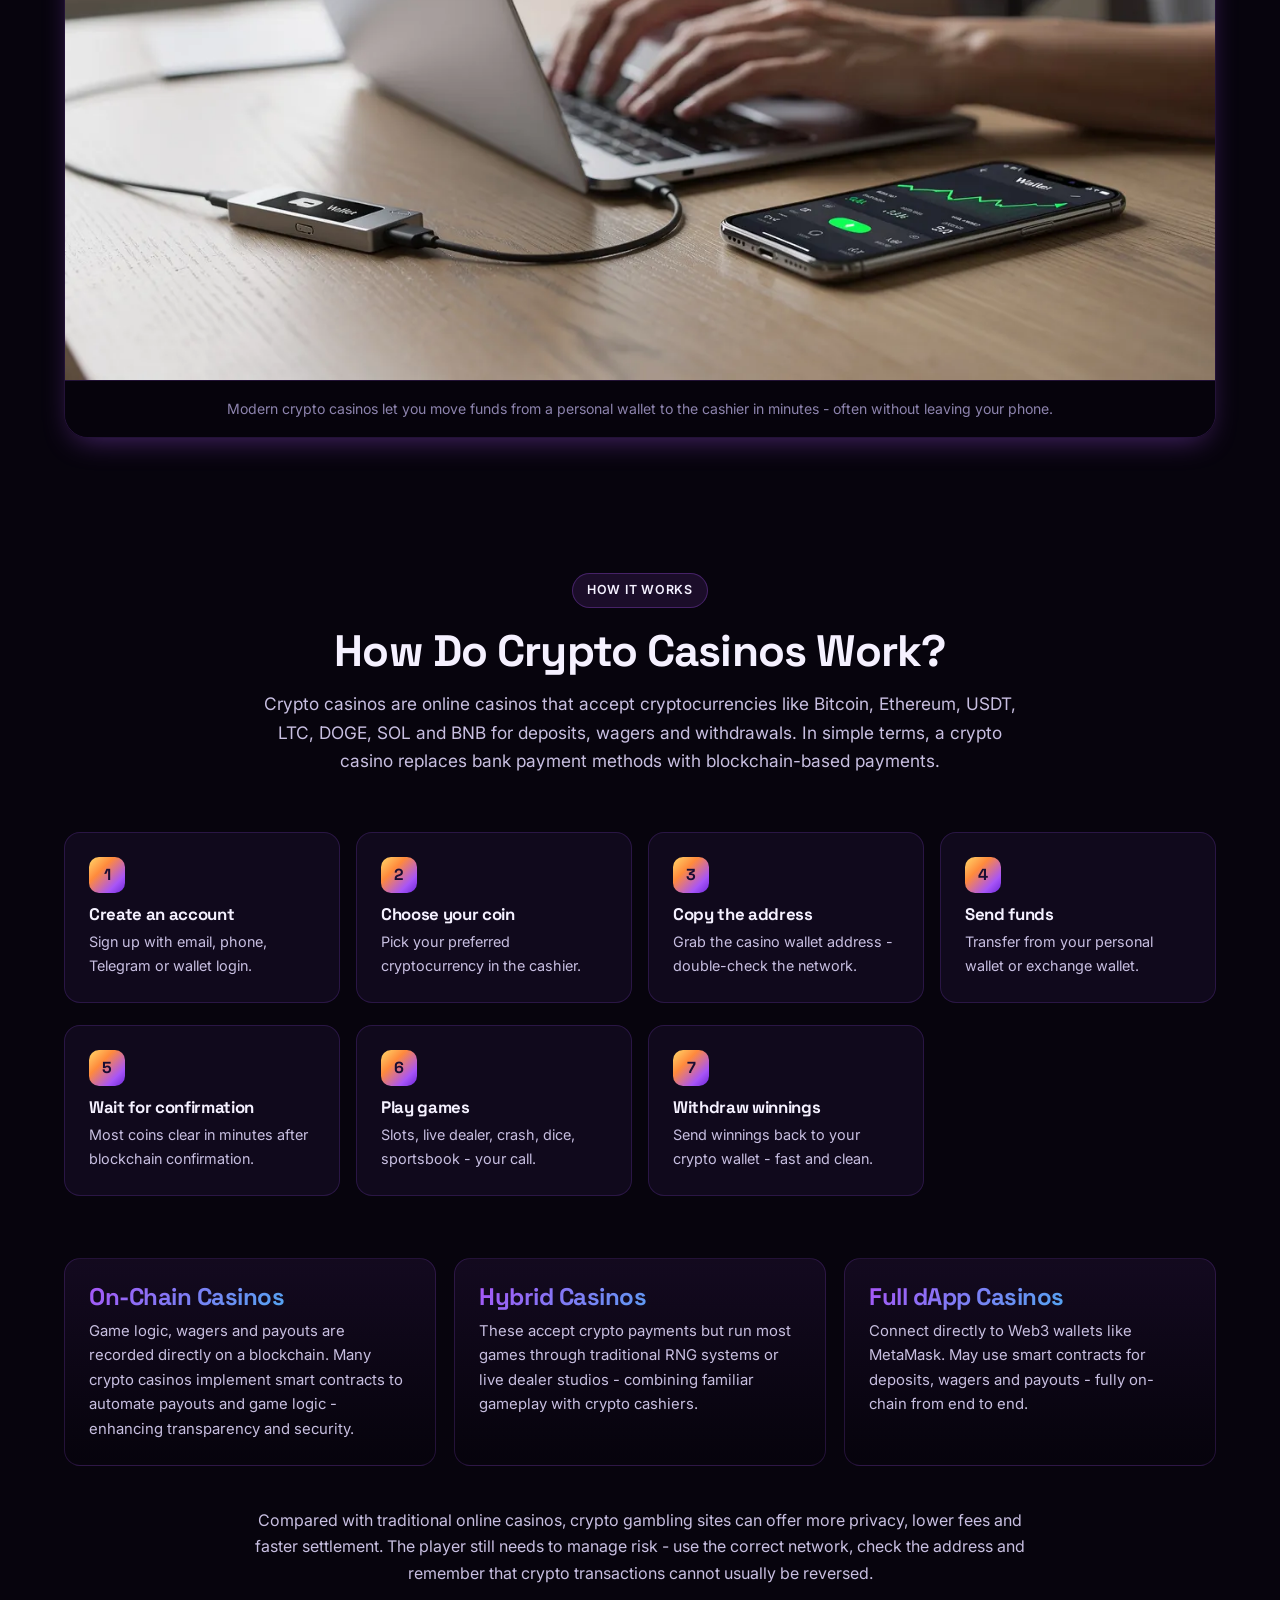
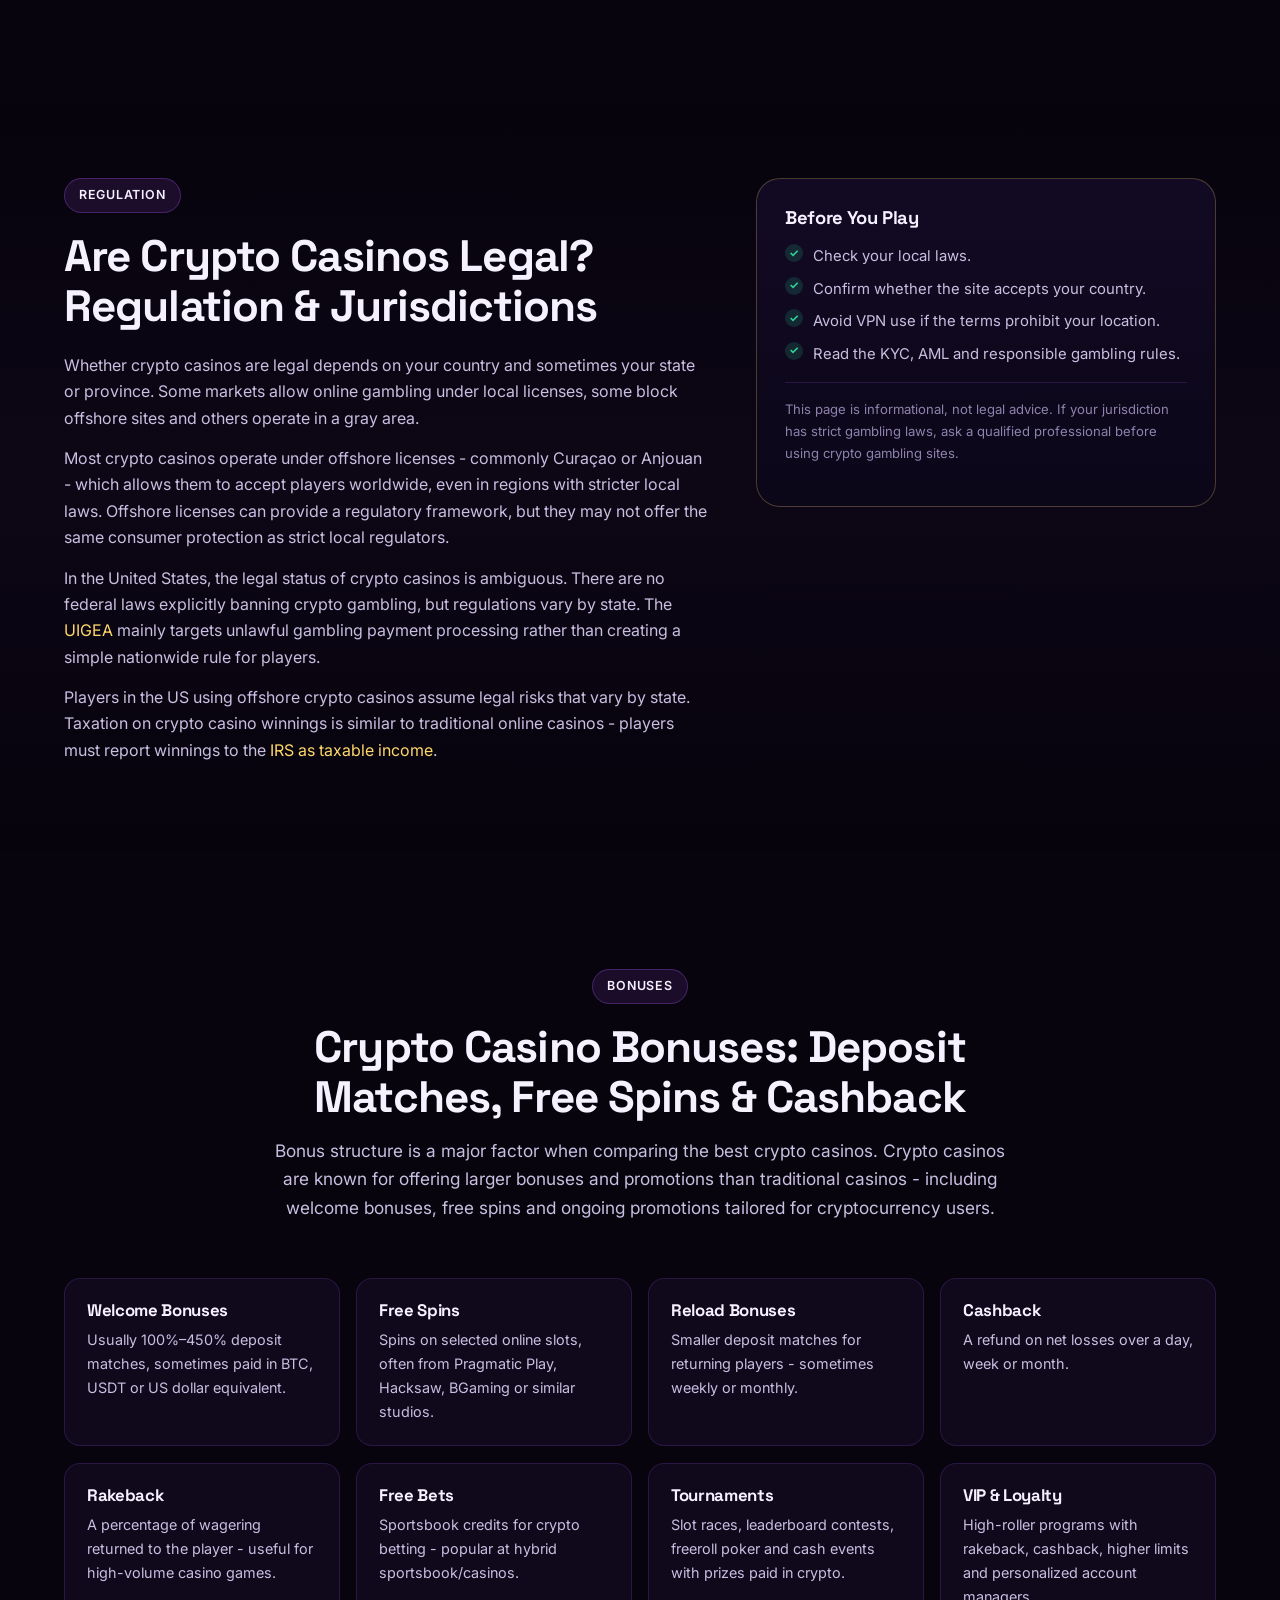
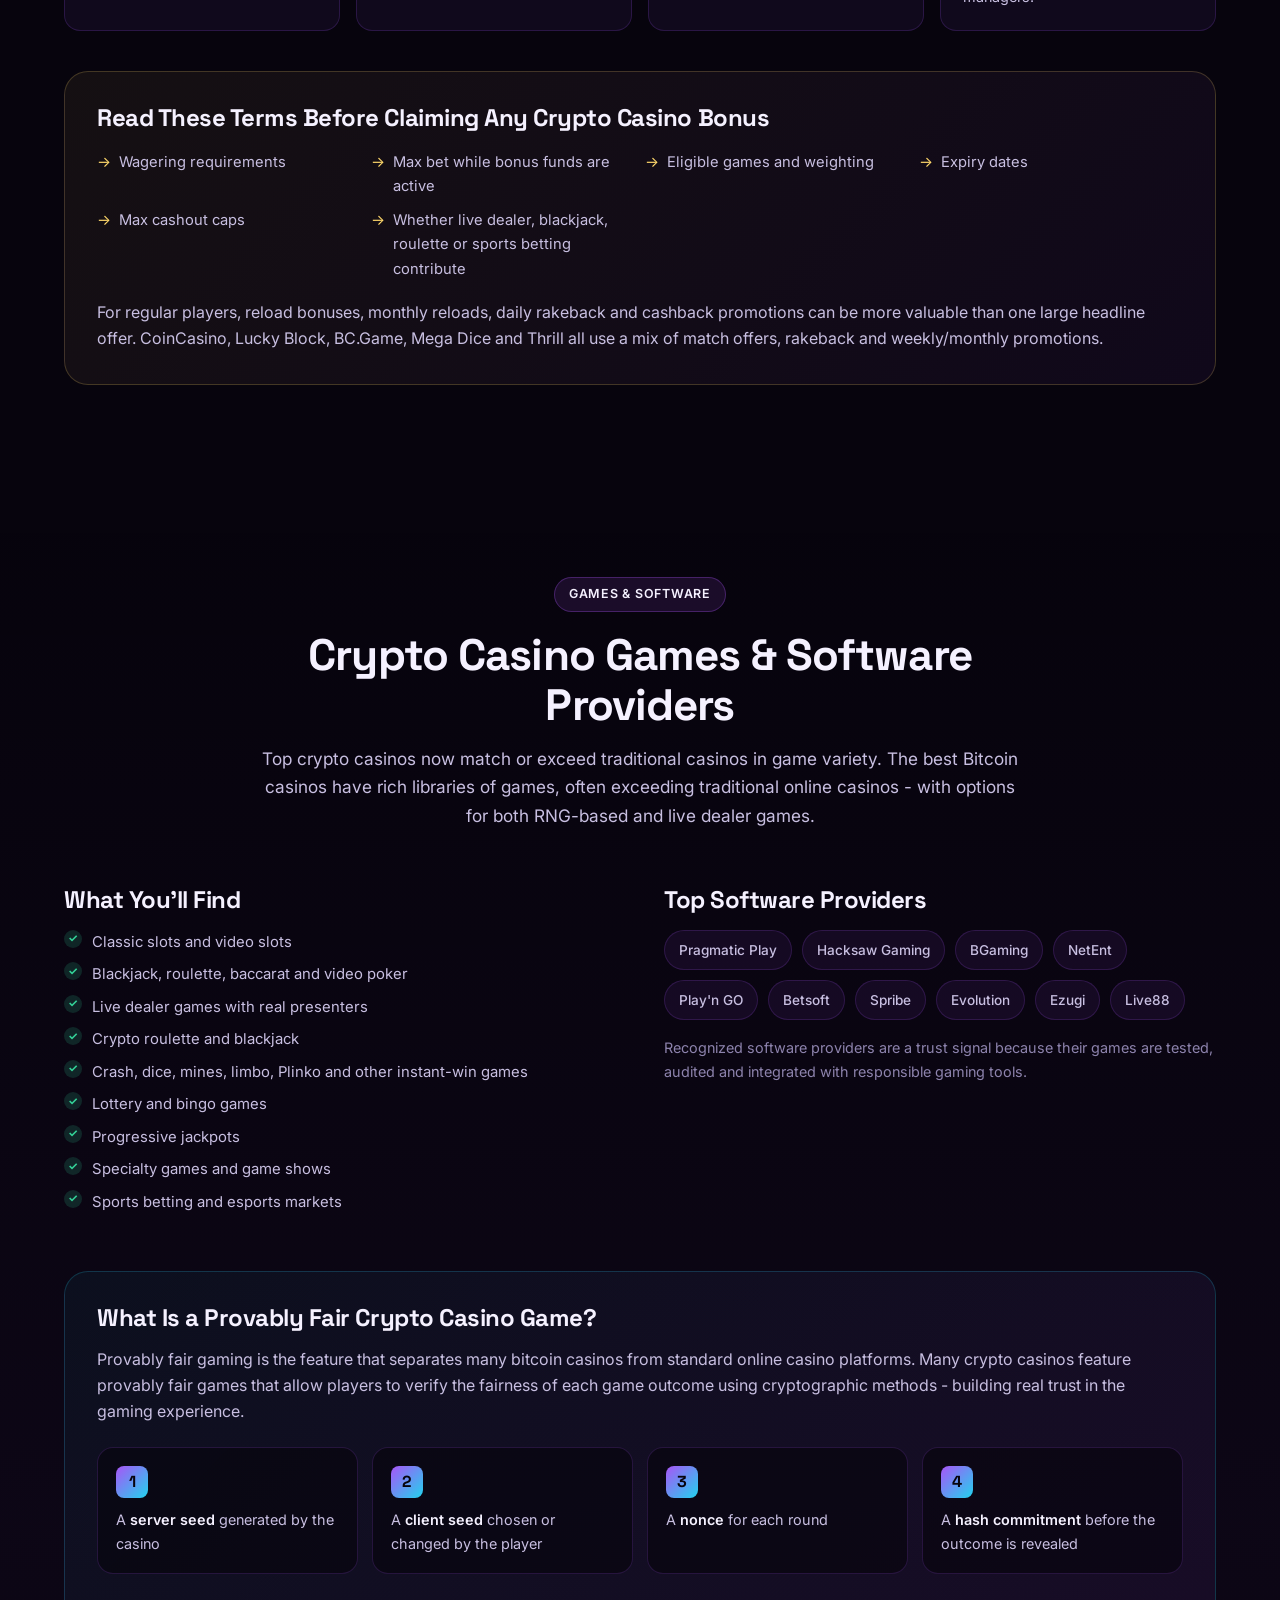
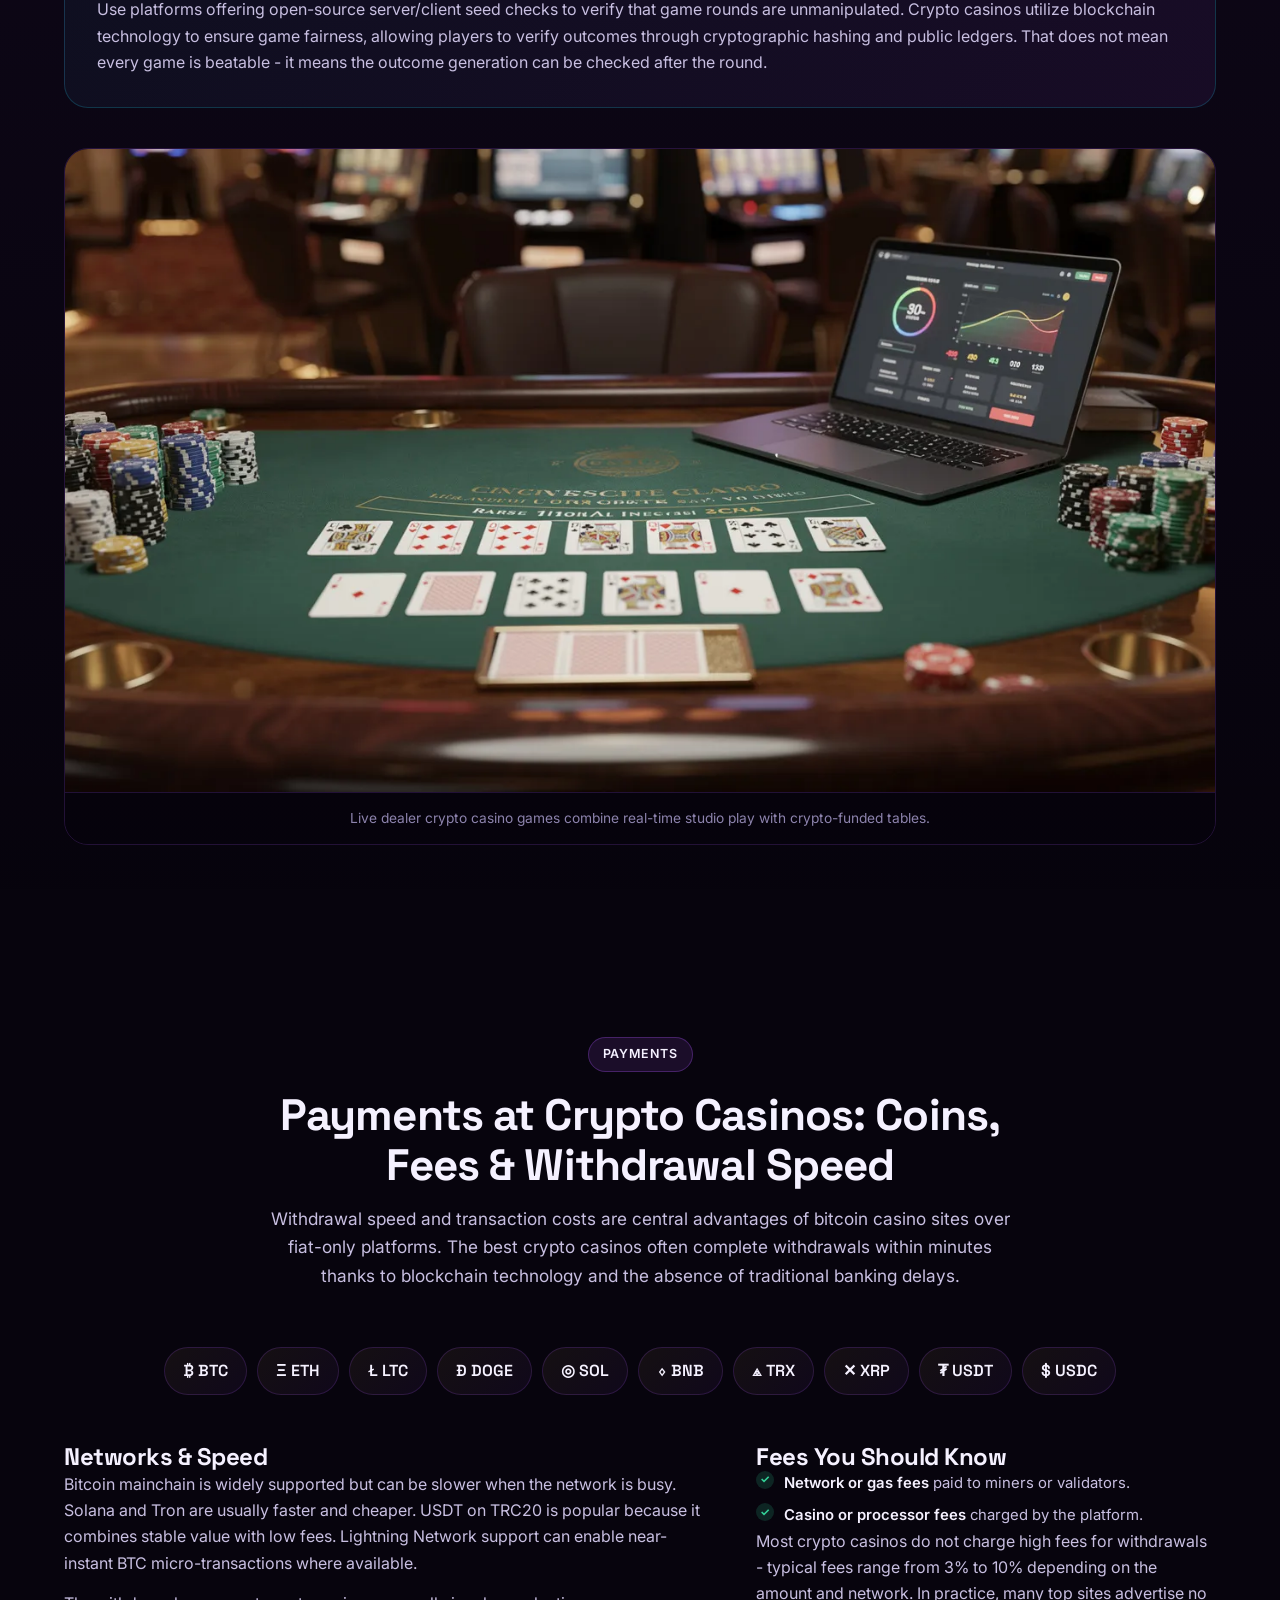
==== commit 31cbcab8: "De-spammify page and fix favicon encoding" ====
--- a/index.html
+++ b/index.html
@@ -28,7 +28,7 @@
   <!-- Header -->
   <header class="site-header" id="top">
     <div class="container header-inner">
-      <a href="#top" class="brand" aria-label="Portal - Best Crypto Casino">
+      <a href="#top" class="brand" aria-label="Portal">
         <span class="brand-mark" aria-hidden="true">
           <svg viewBox="0 0 32 32" width="28" height="28" xmlns="http://www.w3.org/2000/svg">
             <defs>
@@ -38,10 +38,10 @@
               </linearGradient>
             </defs>
             <circle cx="16" cy="16" r="14" fill="url(#lg)"/>
-            <text x="16" y="22" text-anchor="middle" font-family="Space Grotesk, sans-serif" font-weight="700" font-size="16" fill="#0b0612">₿</text>
+            <text x="16" y="22" text-anchor="middle" font-family="Arial, Helvetica, sans-serif" font-weight="900" font-size="16" fill="#0b0612">B</text>
           </svg>
         </span>
-        <span class="brand-name">Crypto<span class="brand-name--accent">Casino</span>Portal</span>
+        <span class="brand-name">Crypto<span class="brand-name--accent"> Casino</span> Portal</span>
       </a>
 
       <nav class="primary-nav" aria-label="Primary">
@@ -83,7 +83,7 @@
           <!-- Author box -->
           <aside class="author-box reveal">
             <div class="author-avatar">
-              <img src="assets/images/120.jpeg" alt="Marcus Chen" width="48" height="48" loading="lazy" decoding="async" itemprop="image" />
+              <img src="assets/images/120.jpeg" alt="Marcus Chen" width="48" height="48" loading="lazy" decoding="async" />
               <span class="author-verified" title="Verified expert author" aria-label="Verified">
                 <svg viewBox="0 0 24 24" width="10" height="10" fill="none" stroke="currentColor" stroke-width="3.5" stroke-linecap="round" stroke-linejoin="round" aria-hidden="true"><polyline points="20 6 9 17 4 12"/></svg>
               </span>
@@ -92,9 +92,9 @@
             <div class="author-main">
               <div class="author-line">
                 <span class="author-by">Written by</span>
-                <span class="author-name" itemprop="name">Marcus Chen</span>
+                <span class="author-name">Marcus Chen</span>
                 <span class="dot">·</span>
-                <span class="author-role" itemprop="jobTitle">Senior Crypto Casino Analyst</span>
+                <span class="author-role">Senior Crypto Casino Analyst</span>
               </div>
               <div class="author-meta-line">
                 <span><strong>Updated</strong> May 15, 2026</span>
@@ -111,8 +111,8 @@
             The best crypto casino in 2026 isn't just the one with the biggest bonus - it's the site that pairs fast payouts, provably fair games, transparent terms and trusted licensing in one place.
           </p>
 
-          <!-- Affiliate disclosure -->
-          <p class="affiliate-disclosure">
+          <!-- Disclosure -->
+          <p class="disclosure-notice">
             <strong>Disclosure:</strong> Some of the links below are partner links. We may earn a commission if you sign up - at no extra cost to you. This never influences our editorial ratings or rankings.
           </p>
 
@@ -950,7 +950,7 @@
           <span class="brand-mark" aria-hidden="true">
             <svg viewBox="0 0 32 32" width="24" height="24" xmlns="http://www.w3.org/2000/svg">
               <circle cx="16" cy="16" r="14" fill="url(#lg)"/>
-              <text x="16" y="22" text-anchor="middle" font-family="Space Grotesk, sans-serif" font-weight="700" font-size="16" fill="#0b0612">₿</text>
+              <text x="16" y="22" text-anchor="middle" font-family="Arial, Helvetica, sans-serif" font-weight="900" font-size="16" fill="#0b0612">B</text>
             </svg>
           </span>
           <span class="brand-name">Crypto<span class="brand-name--accent">Casino</span>Portal</span>
@@ -971,6 +971,12 @@
         <a href="#legality">Legality</a>
         <a href="#faq">FAQ</a>
       </nav>
+      <nav aria-label="Footer site">
+        <h4>Site</h4>
+        <a href="about.html">About</a>
+        <a href="contact.html">Contact</a>
+        <a href="privacy-policy.html">Privacy Policy</a>
+      </nav>
       <div class="footer-meta">
         <h4>Play Responsibly</h4>
         <p class="muted small">18+. Online gambling can be addictive. Please play responsibly and check your local laws before depositing. This site contains promotional links and may earn a commission.</p>
--- a/assets/css/styles.css
+++ b/assets/css/styles.css
@@ -340,7 +340,7 @@
 }
 .intro .bonus-stack { margin-top: 8px; }
 
-.affiliate-disclosure {
+.disclosure-notice {
   font-size: 0.82rem;
   color: var(--text-3);
   background: rgba(255, 255, 255, 0.03);
@@ -350,7 +350,59 @@
   margin: 0 0 16px;
   line-height: 1.5;
 }
-.affiliate-disclosure strong { color: var(--text-2); font-weight: 600; }
+.disclosure-notice strong { color: var(--text-2); font-weight: 600; }
+
+/* ----------- static pages (about, contact, privacy) ------------ */
+.static-page { padding: 56px 0 80px; }
+.static-page .container { max-width: 820px; }
+.static-head { margin-bottom: 40px; }
+.static-head h1 {
+  font-size: clamp(1.8rem, 3.4vw, 2.6rem);
+  margin: 14px 0 14px;
+  line-height: 1.2;
+}
+.static-lead {
+  font-size: 1.02rem;
+  color: var(--text-2);
+}
+.static-section { margin-bottom: 32px; }
+.static-section h2 {
+  font-size: 1.2rem;
+  margin-bottom: 12px;
+  color: var(--text);
+}
+.static-section p {
+  font-size: 0.96rem;
+  color: var(--text-2);
+  margin-bottom: 12px;
+  line-height: 1.7;
+}
+.static-section p:last-child { margin-bottom: 0; }
+.static-list {
+  list-style: none;
+  padding: 0;
+  margin: 12px 0;
+  display: grid;
+  gap: 8px;
+}
+.static-list li {
+  position: relative;
+  padding-left: 22px;
+  color: var(--text-2);
+  font-size: 0.96rem;
+  margin: 0;
+  line-height: 1.6;
+}
+.static-list li::before {
+  content: '';
+  position: absolute;
+  left: 4px;
+  top: 11px;
+  width: 5px;
+  height: 5px;
+  border-radius: 50%;
+  background: var(--gold);
+}
 
 /* ----------- author box (compact single-line) ------------ */
 .author-box {
@@ -1019,7 +1071,7 @@
   position: relative;
 }
 .footer-inner {
-  display: grid; grid-template-columns: 1.6fr 1fr 1fr 1.4fr; gap: 48px;
+  display: grid; grid-template-columns: 1.6fr 1fr 1fr 1fr 1.4fr; gap: 40px;
   margin-bottom: 32px;
 }
 .footer-inner h4 { margin-bottom: 14px; color: var(--text); }
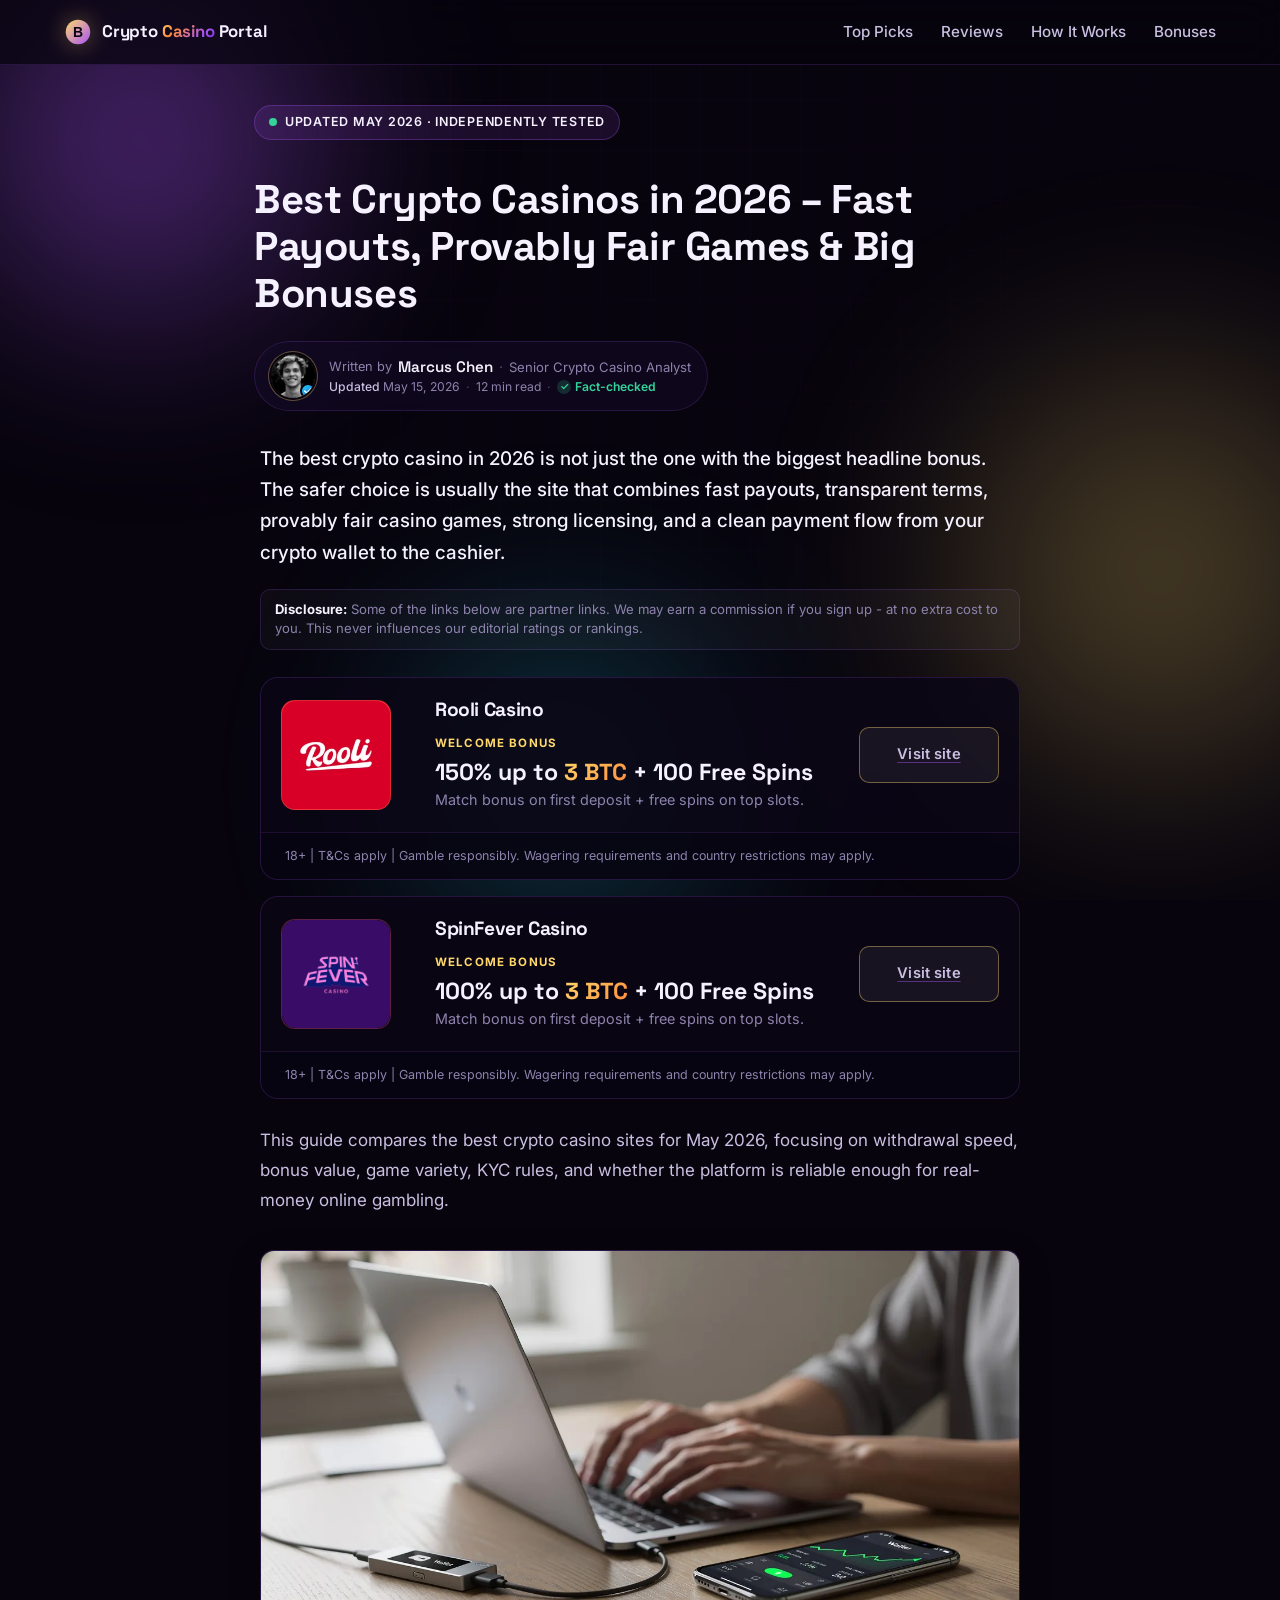
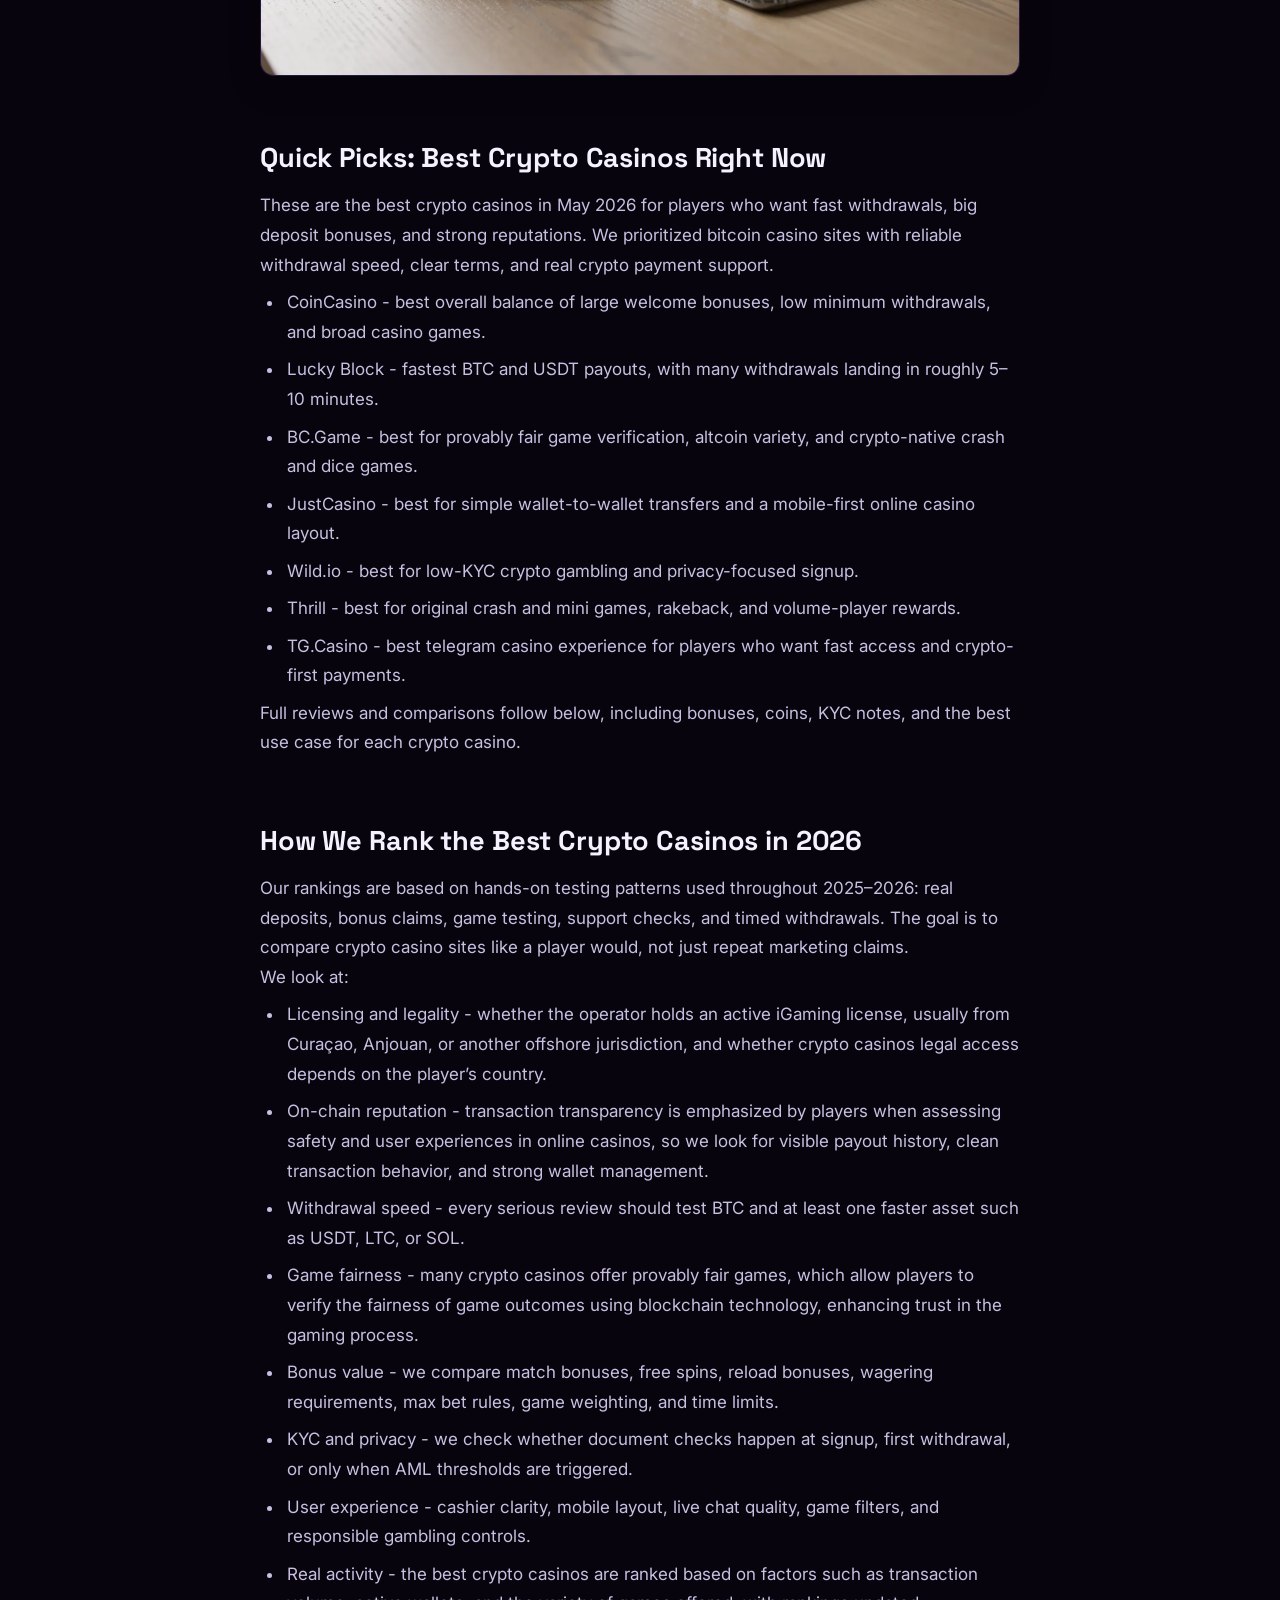
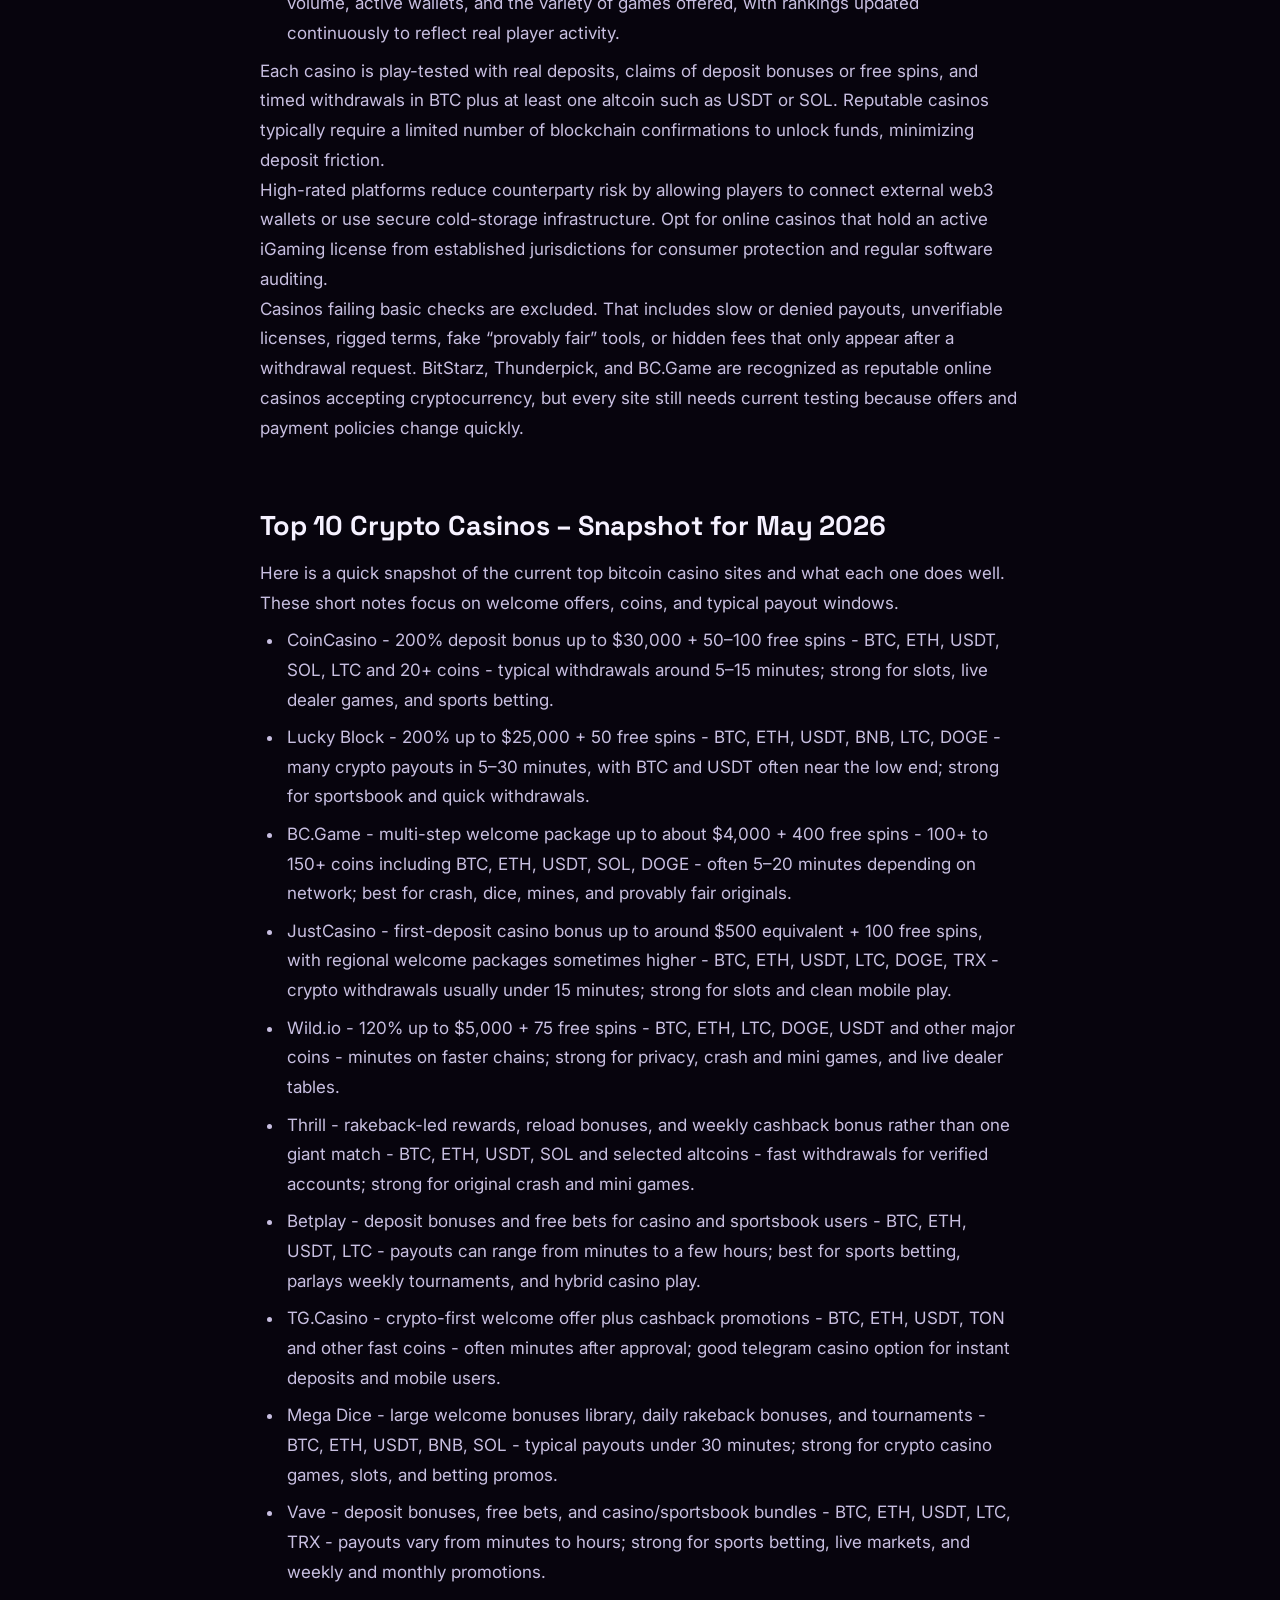
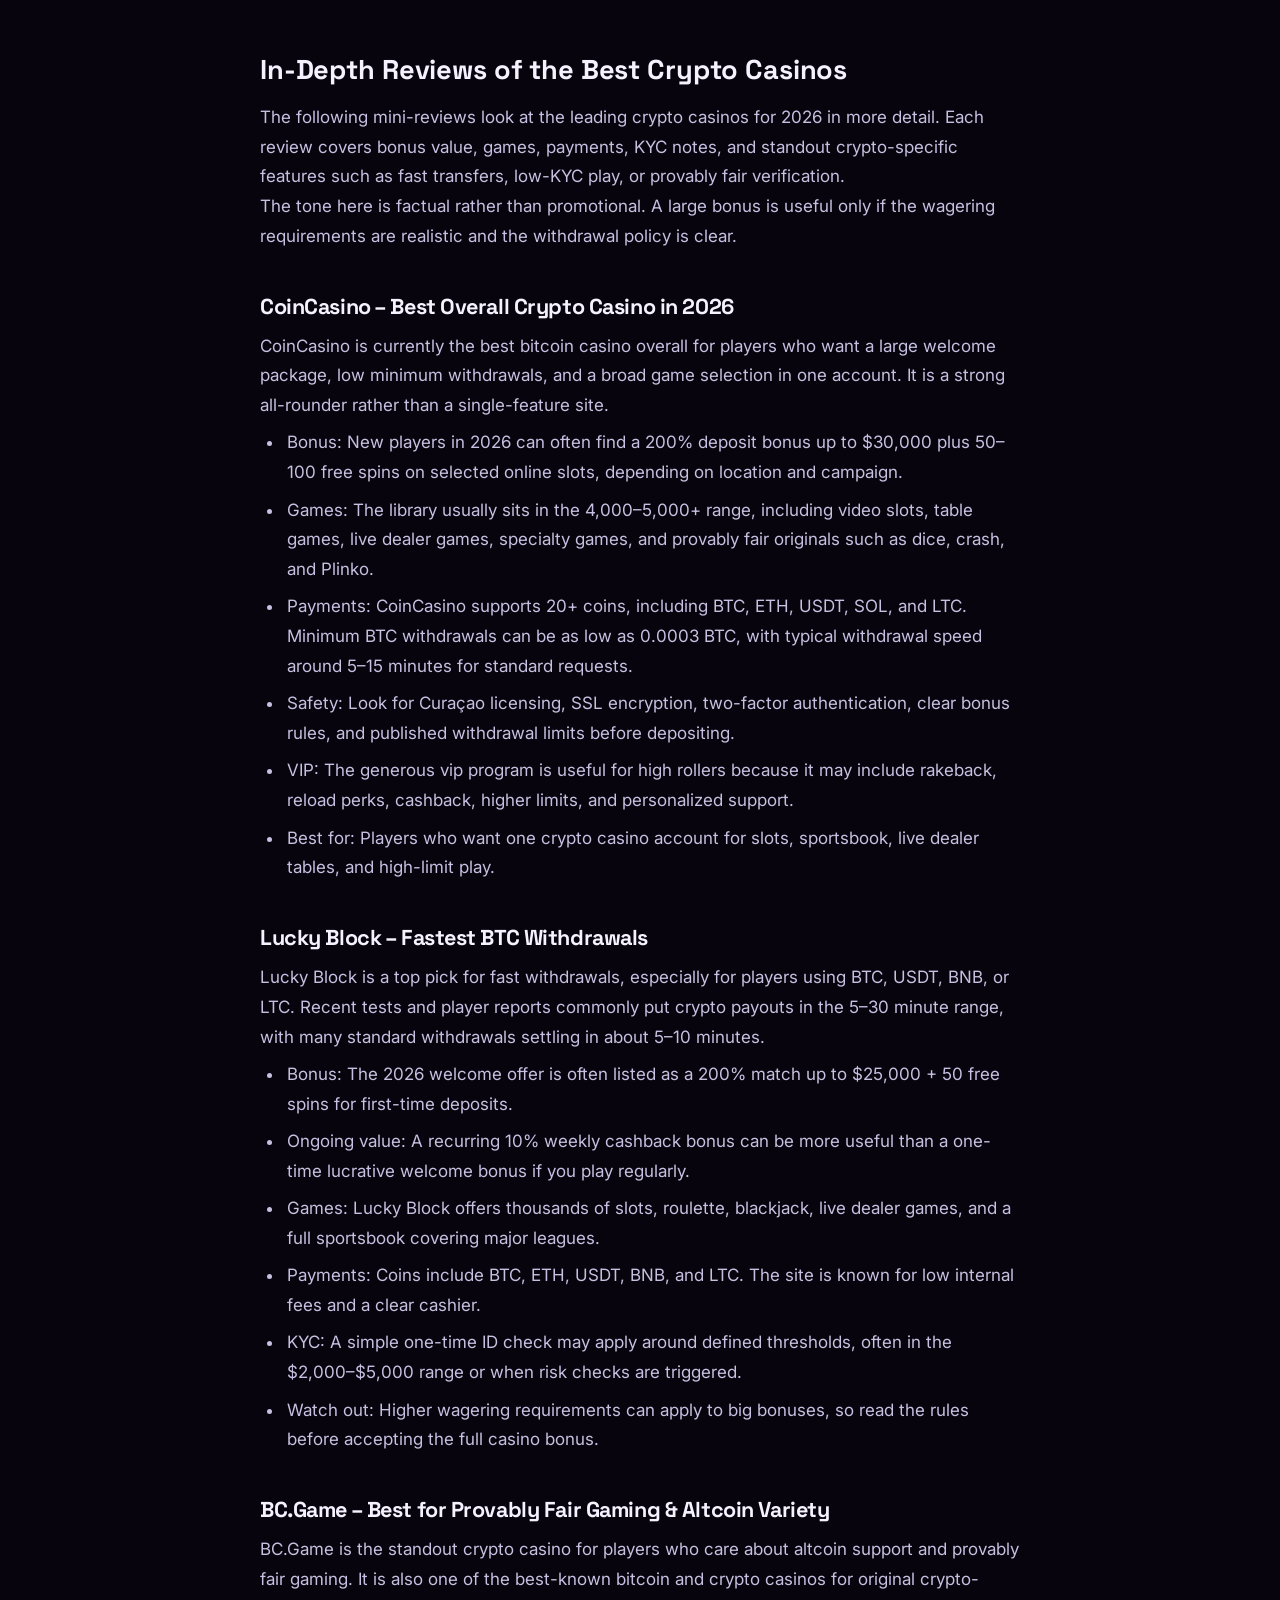
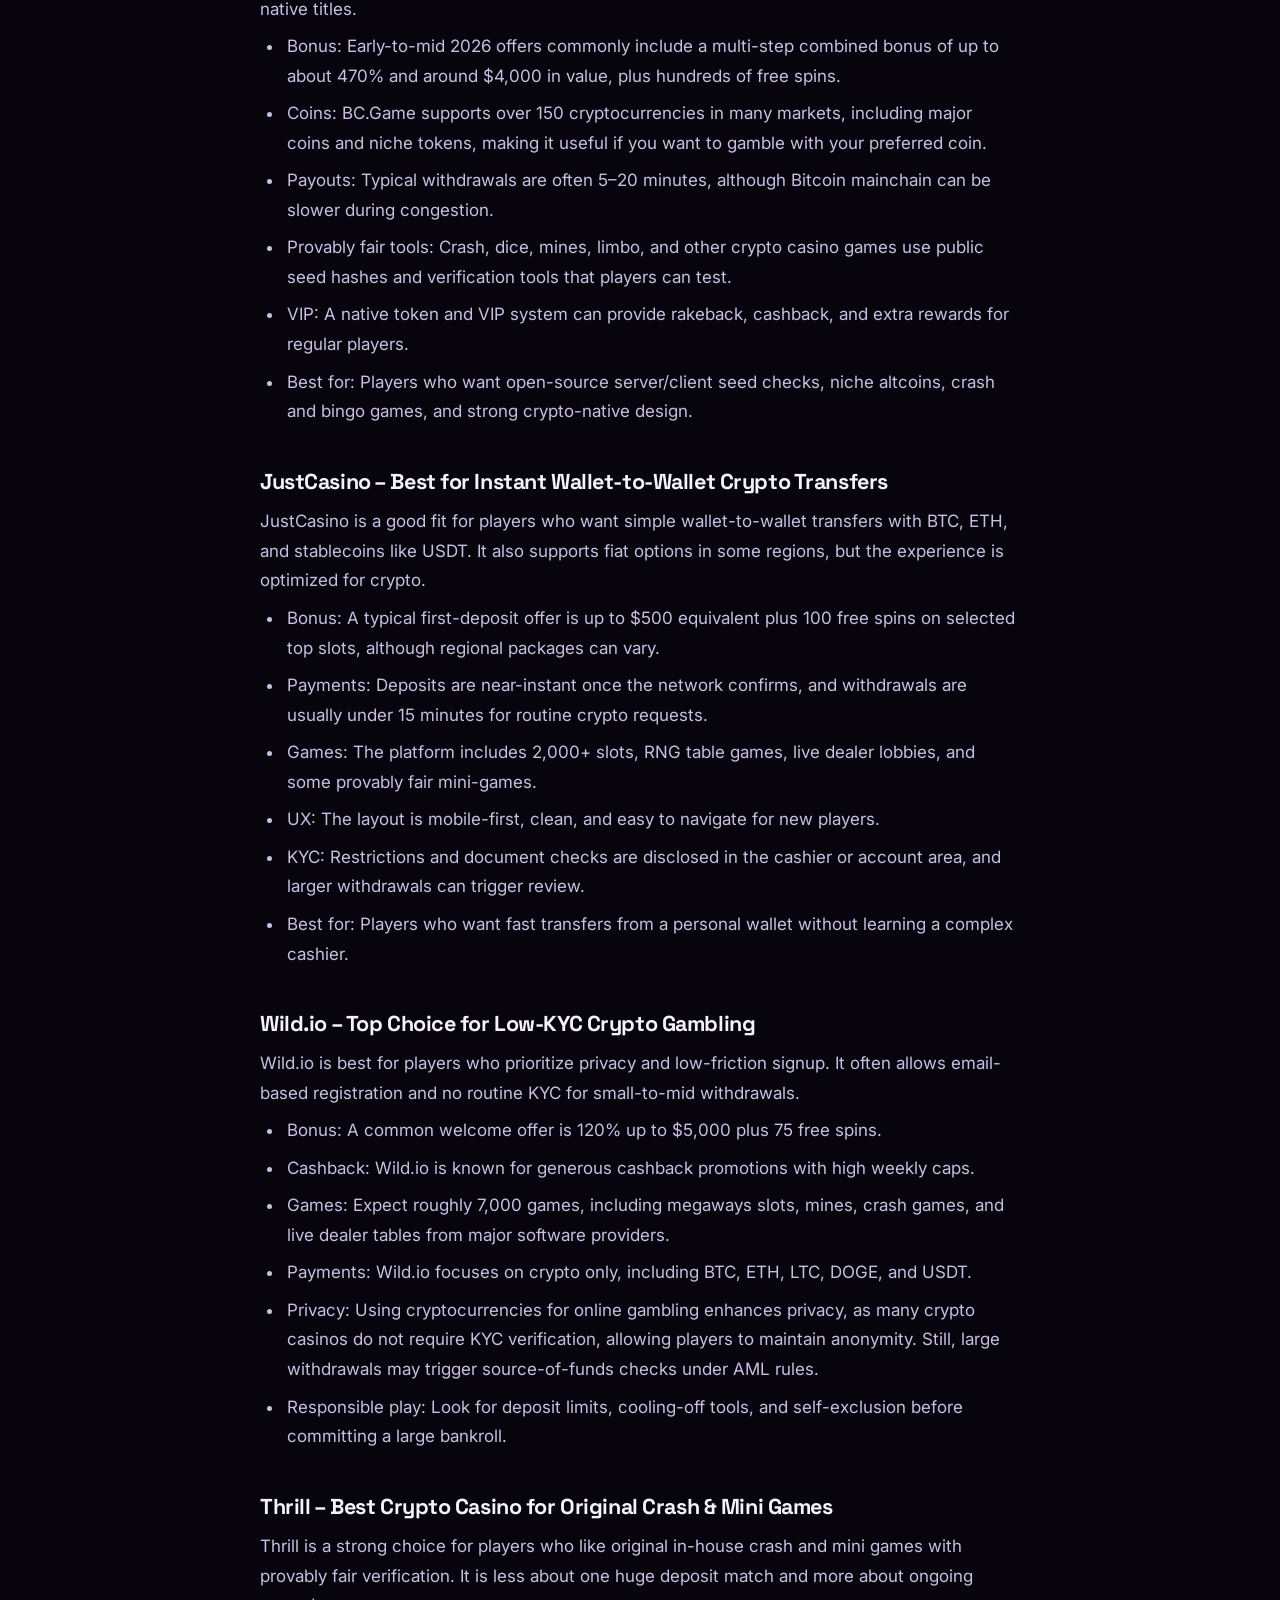
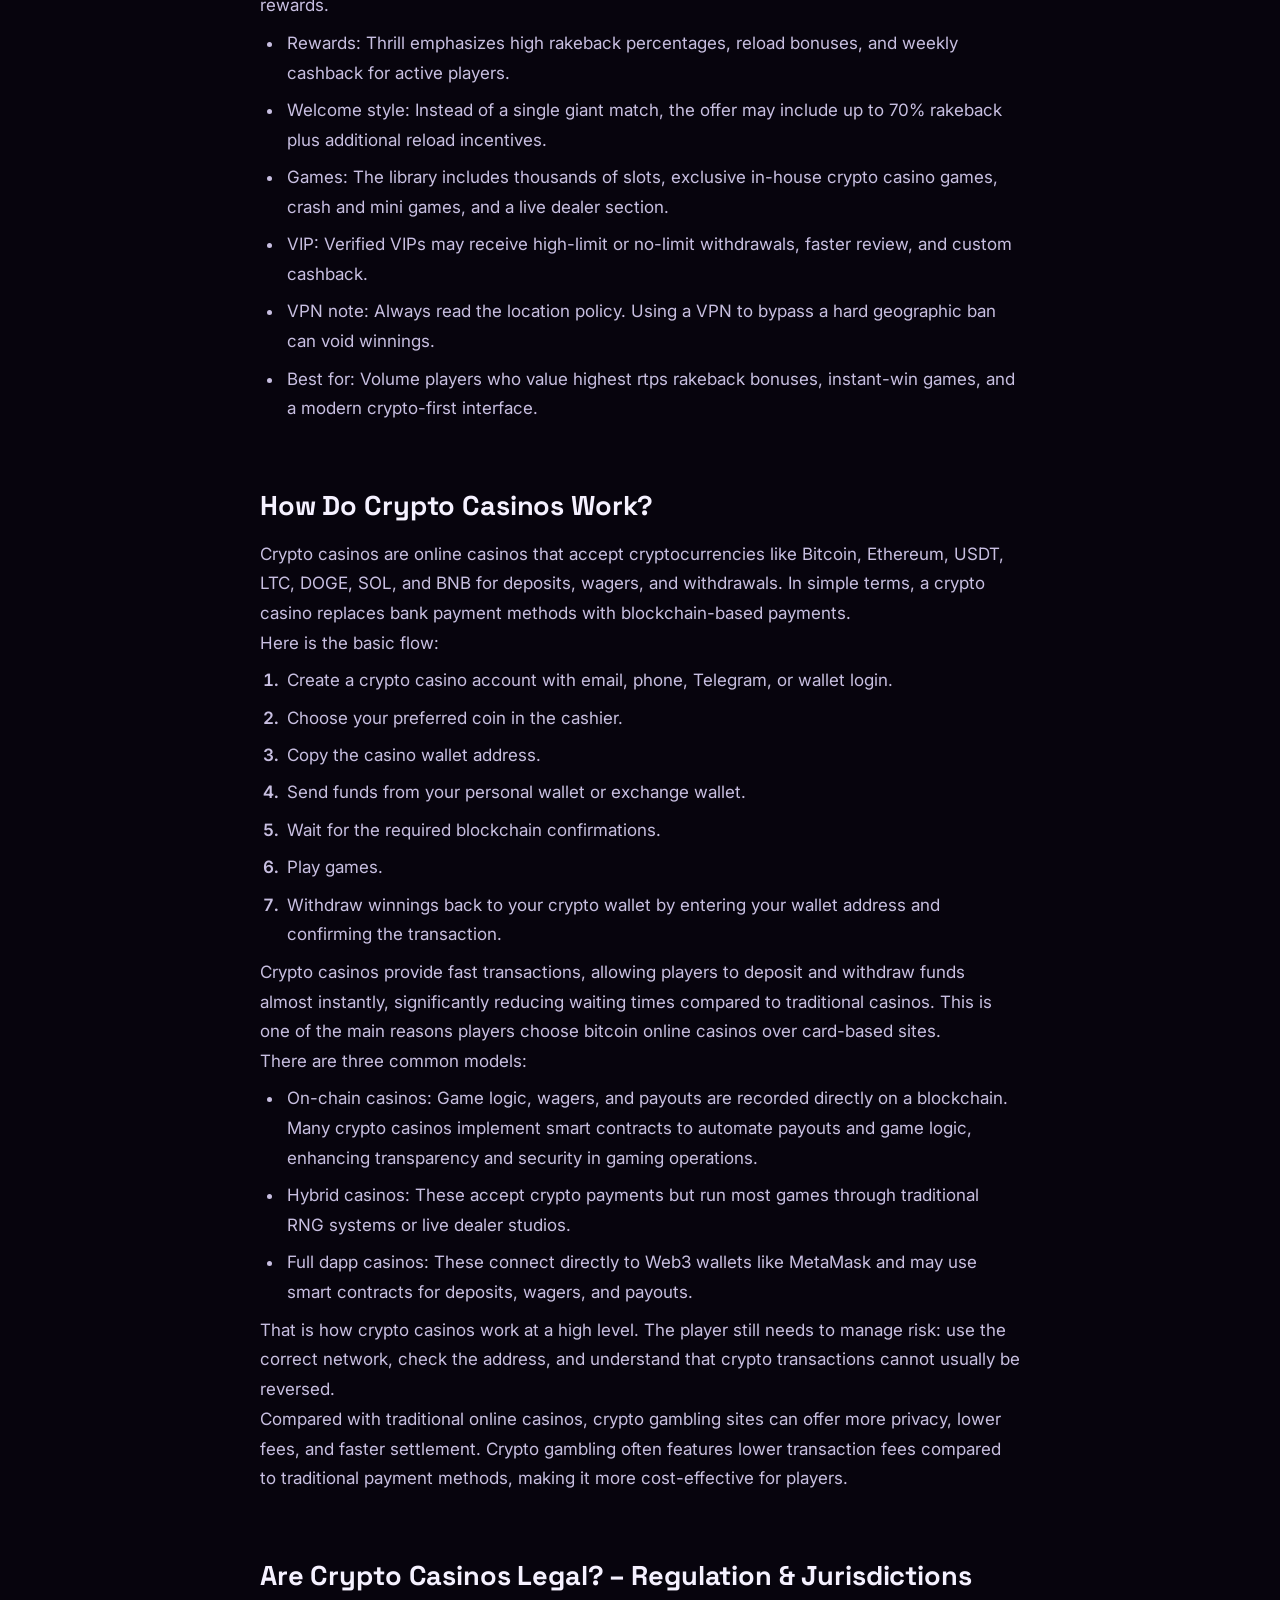
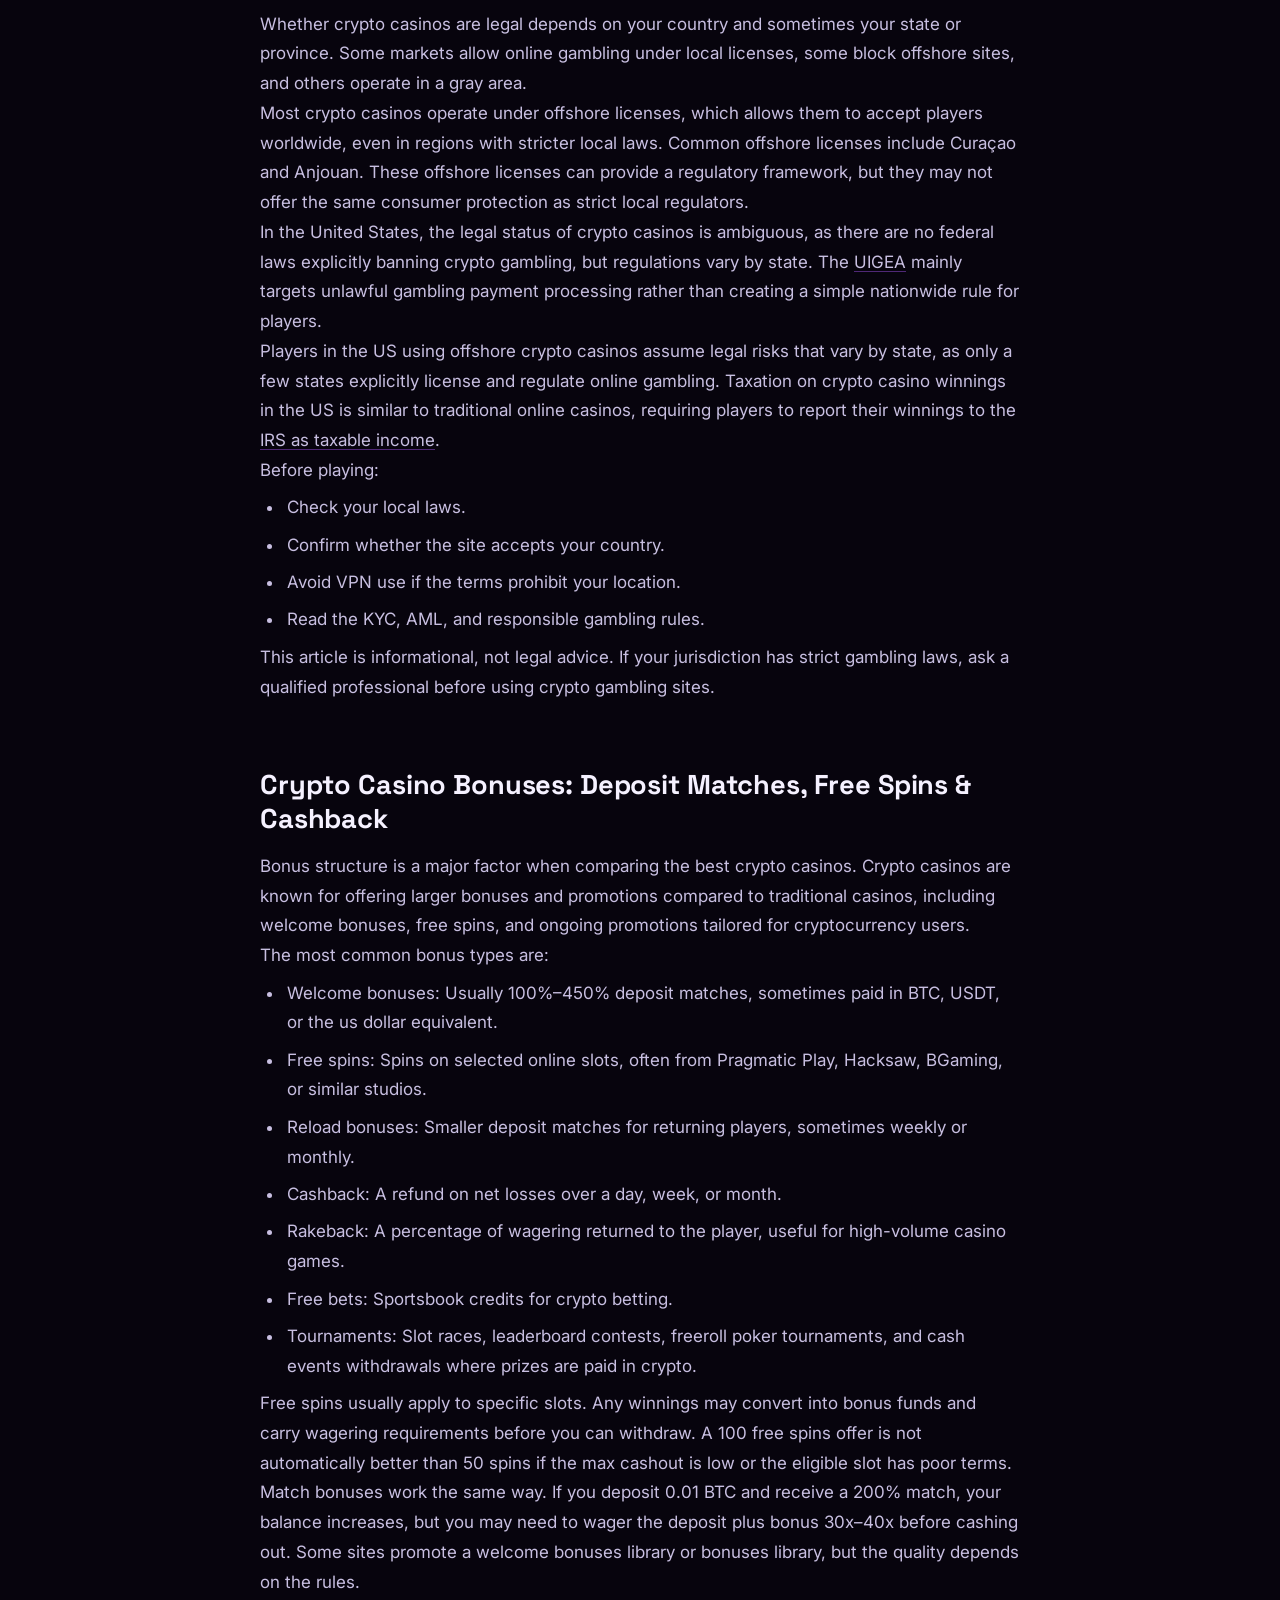
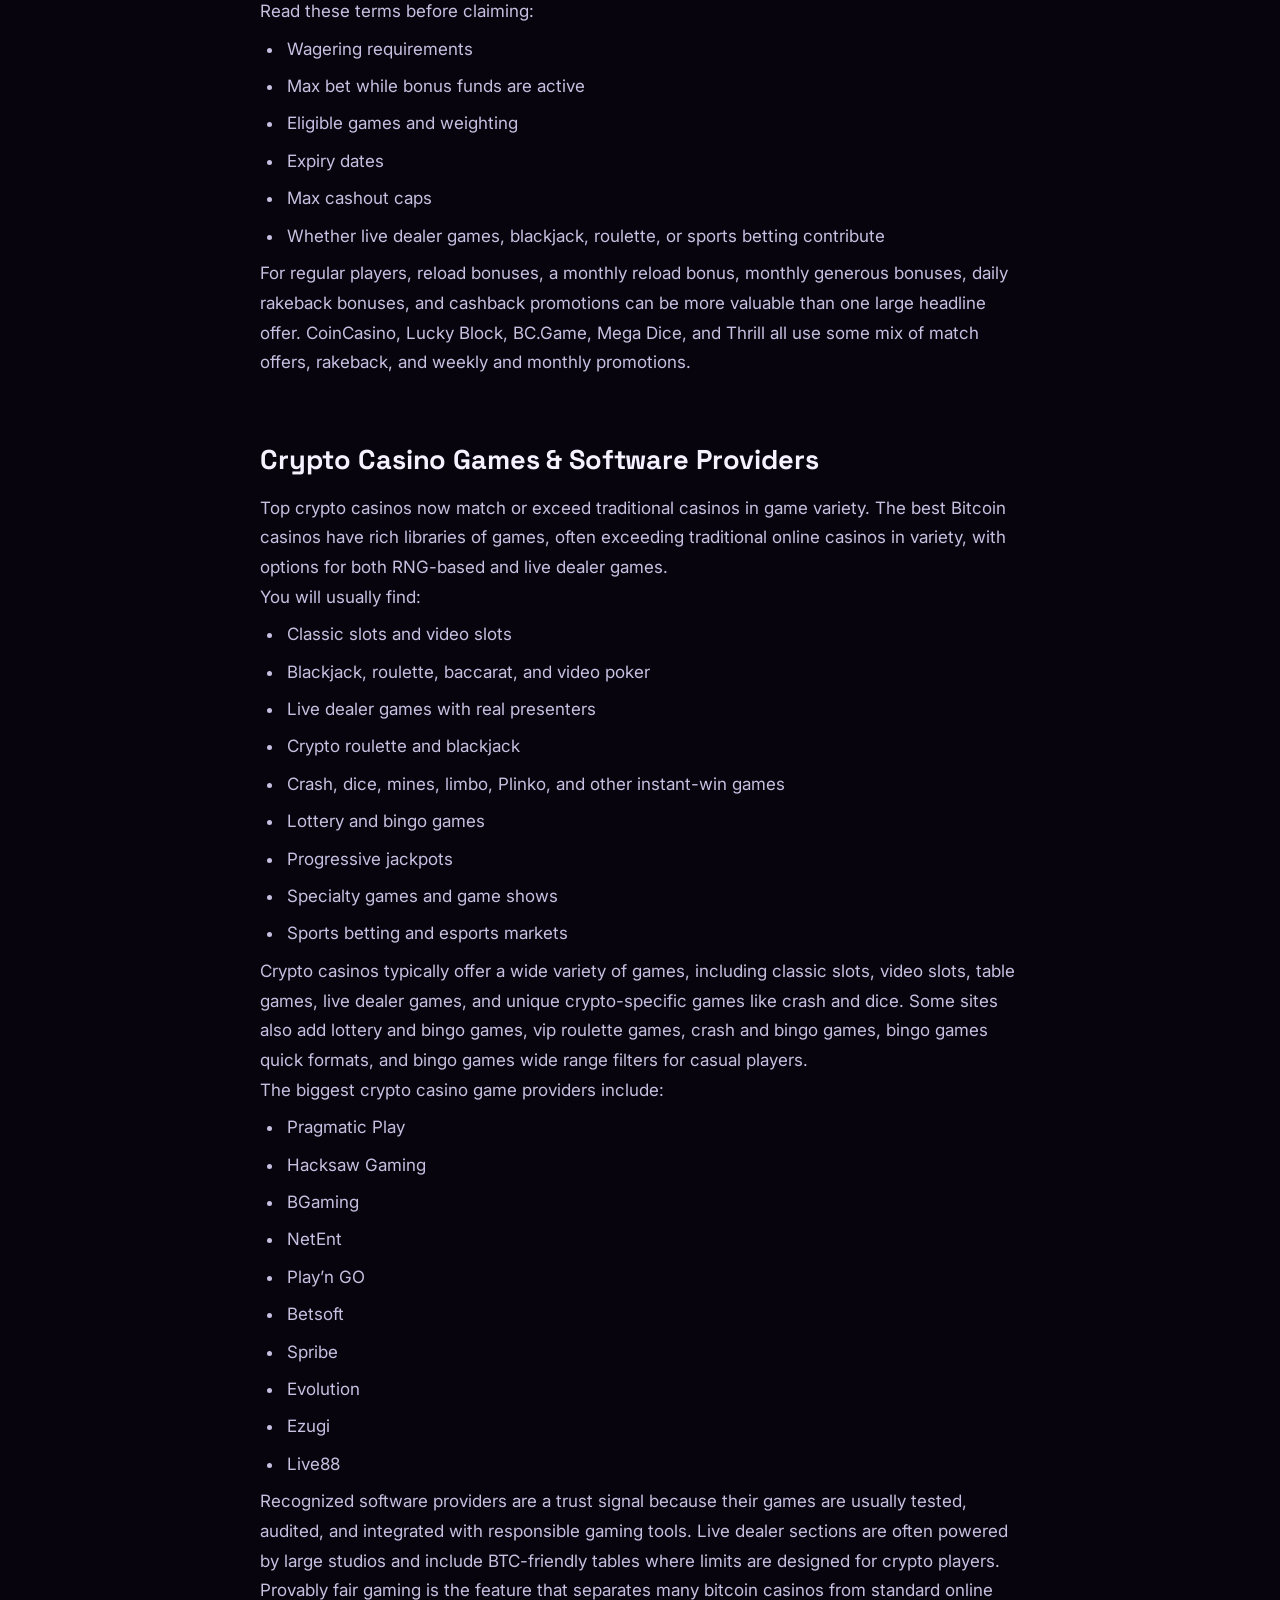
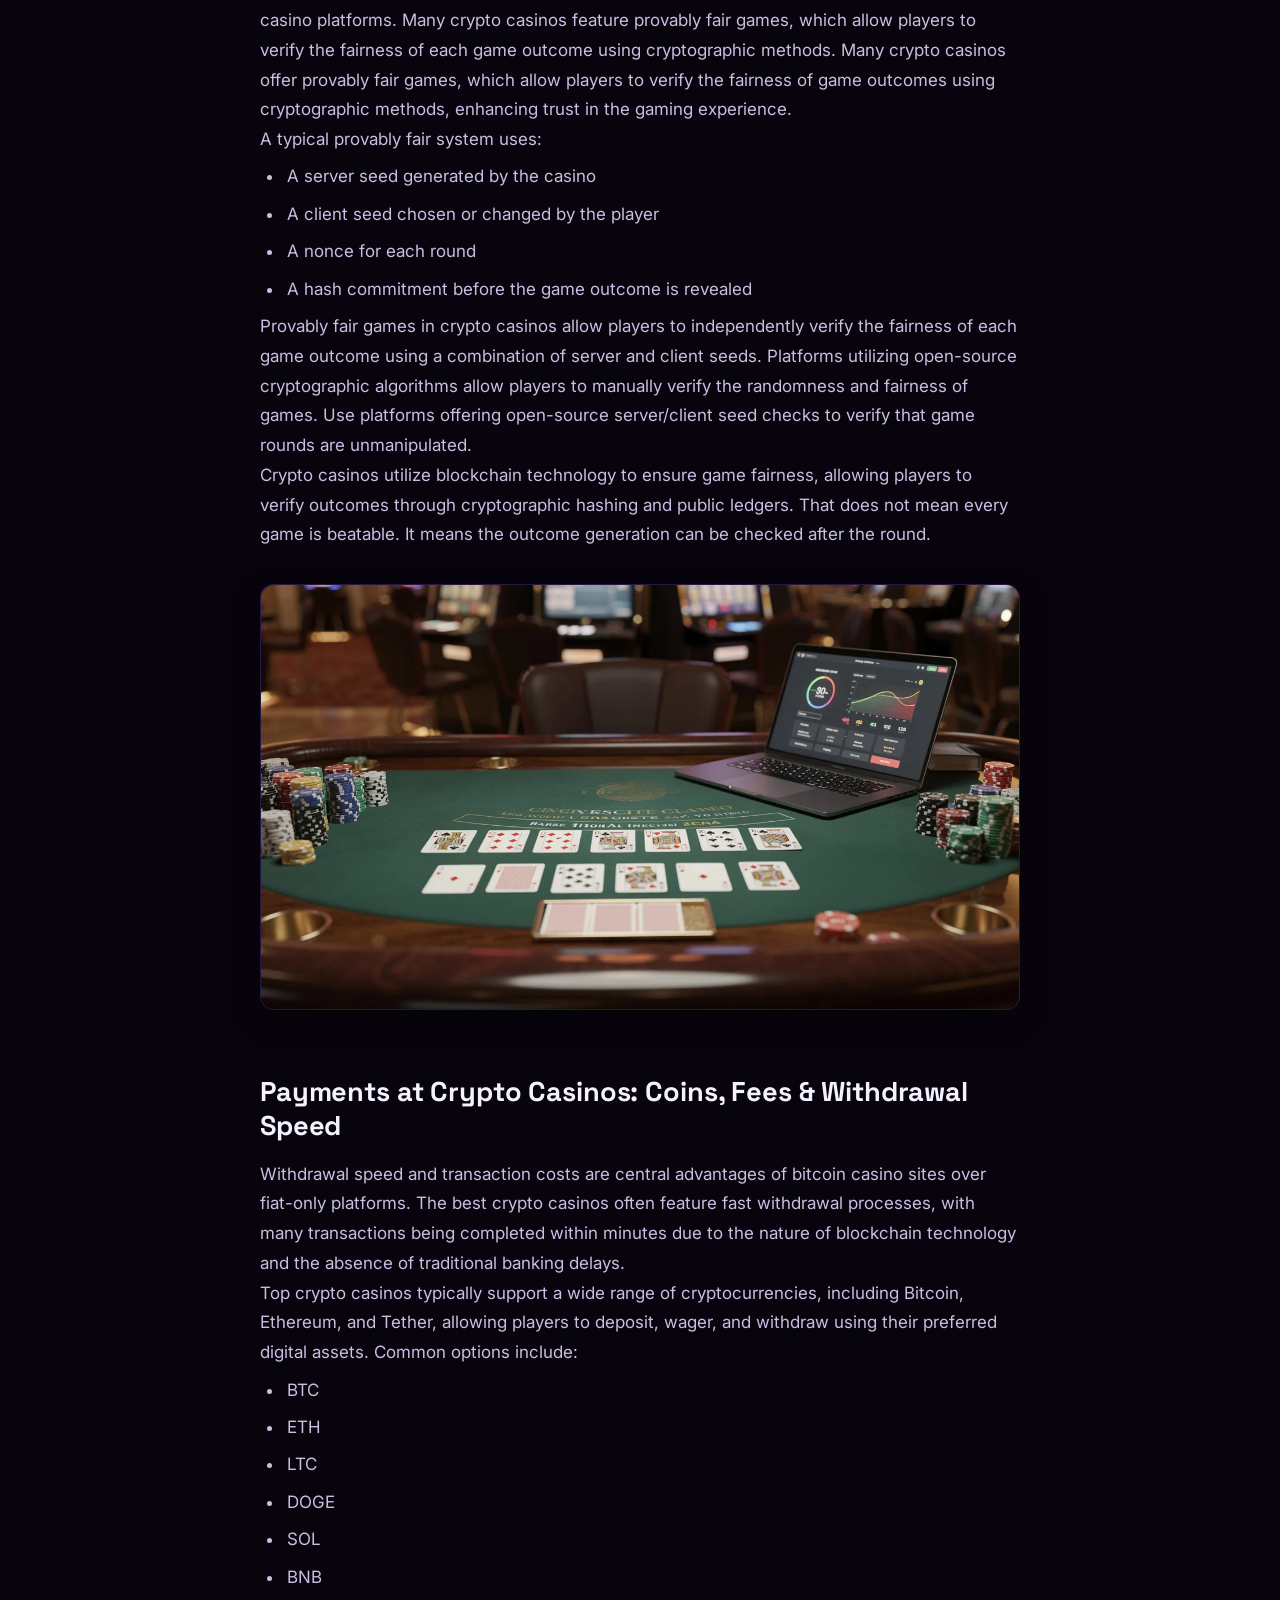
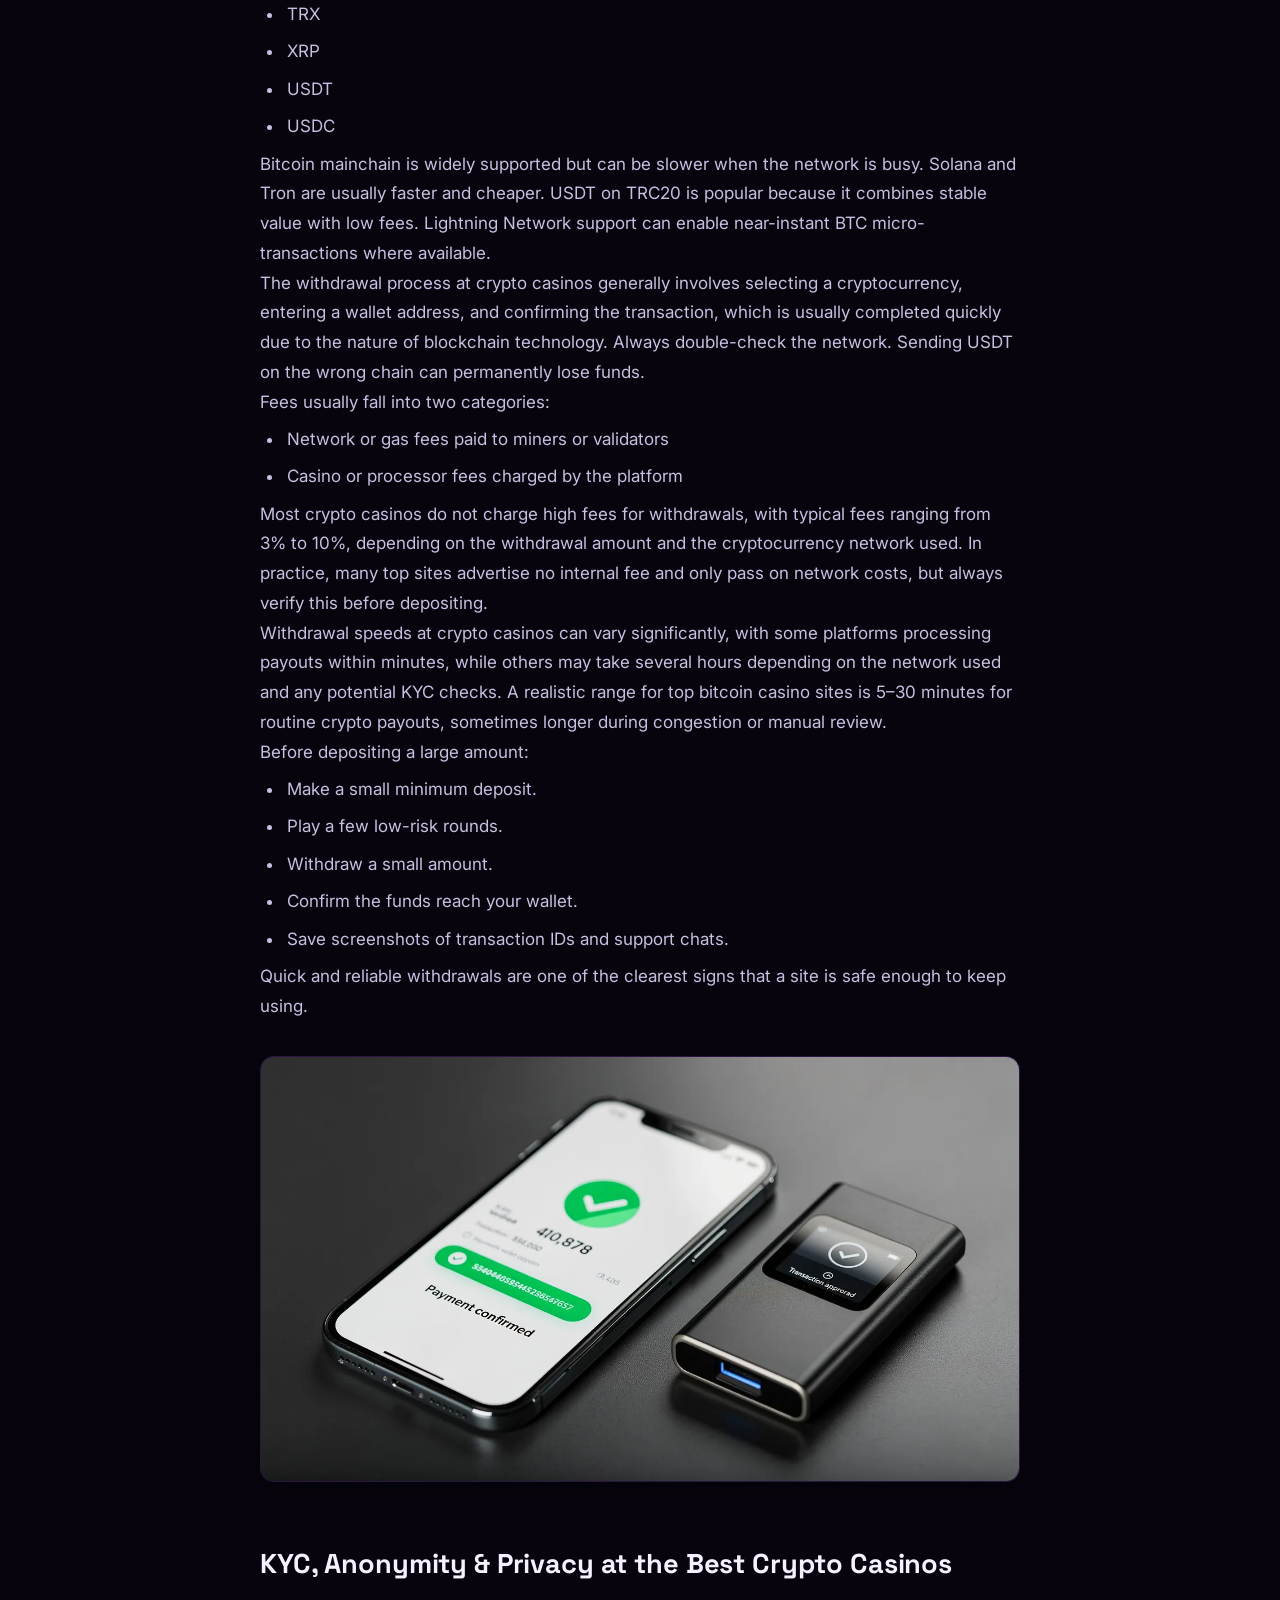
==== commit bf6619b6: "sitemap fix and more more" ====
--- a/index.html
+++ b/index.html
@@ -28,7 +28,7 @@
   <!-- Header -->
   <header class="site-header" id="top">
     <div class="container header-inner">
-      <a href="#top" class="brand" aria-label="Portal">
+      <a href="index.html" class="brand" aria-label="Portal">
         <span class="brand-mark" aria-hidden="true">
           <svg viewBox="0 0 32 32" width="28" height="28" xmlns="http://www.w3.org/2000/svg">
             <defs>
@@ -49,7 +49,6 @@
         <a href="#reviews">Reviews</a>
         <a href="#how-it-works">How It Works</a>
         <a href="#bonuses">Bonuses</a>
-        <a href="#faq">FAQ</a>
       </nav>
 
       <button class="nav-toggle" aria-label="Toggle navigation" aria-expanded="false" aria-controls="mobile-nav">
@@ -61,34 +60,29 @@
       <a href="#reviews">Reviews</a>
       <a href="#how-it-works">How It Works</a>
       <a href="#bonuses">Bonuses</a>
-      <a href="#faq">FAQ</a>
     </div>
   </header>
 
   <main>
-    <article>
-
-      <!-- Intro: Title + Author + Lead paragraph + Casino cards -->
-      <section class="intro">
-        <div class="container intro-inner">
-          <span class="eyebrow reveal">
+    <article class="post">
+      <div class="container post-container">
+
+        <!-- Post header: eyebrow, title, author meta -->
+        <header class="post-header">
+          <span class="eyebrow">
             <span class="pulse-dot"></span>
             Updated May 2026 · Independently tested
           </span>
 
-          <h1 class="intro-title reveal">
-            Best <span class="grad-text">Crypto Casinos</span> in 2026 - Fast Payouts, Provably Fair Games &amp; Big Bonuses
-          </h1>
-
-          <!-- Author box -->
-          <aside class="author-box reveal">
+          <h1 class="post-title">Best Crypto Casinos in 2026 &ndash; Fast Payouts, Provably Fair Games &amp; Big Bonuses</h1>
+
+          <aside class="author-box">
             <div class="author-avatar">
               <img src="assets/images/120.jpeg" alt="Marcus Chen" width="48" height="48" loading="lazy" decoding="async" />
               <span class="author-verified" title="Verified expert author" aria-label="Verified">
                 <svg viewBox="0 0 24 24" width="10" height="10" fill="none" stroke="currentColor" stroke-width="3.5" stroke-linecap="round" stroke-linejoin="round" aria-hidden="true"><polyline points="20 6 9 17 4 12"/></svg>
               </span>
             </div>
-
             <div class="author-main">
               <div class="author-line">
                 <span class="author-by">Written by</span>
@@ -105,20 +99,19 @@
               </div>
             </div>
           </aside>
-
-          <!-- Lead paragraph -->
-          <p class="intro-lead reveal">
-            The best crypto casino in 2026 isn't just the one with the biggest bonus - it's the site that pairs fast payouts, provably fair games, transparent terms and trusted licensing in one place.
-          </p>
-
-          <!-- Disclosure -->
+        </header>
+
+        <!-- Post body: article content (verbatim from content.html, with local images) -->
+        <div class="post-body">
+
+          <p class="post-lead">The best crypto casino in 2026 is not just the one with the biggest headline bonus. The safer choice is usually the site that combines fast payouts, transparent terms, provably fair casino games, strong licensing, and a clean payment flow from your crypto wallet to the cashier.</p>
+
           <p class="disclosure-notice">
             <strong>Disclosure:</strong> Some of the links below are partner links. We may earn a commission if you sign up - at no extra cost to you. This never influences our editorial ratings or rankings.
           </p>
 
-          <!-- Casino cards -->
           <div class="bonus-stack" id="top-bonuses">
-            <article class="bonus-row reveal">
+            <article class="bonus-row">
               <div class="bonus-row-top">
                 <div class="bonus-logo bonus-logo--rooli">
                   <img src="assets/images/rooli.webp" alt="Rooli Casino logo" width="100" height="100" loading="lazy" decoding="async" />
@@ -136,7 +129,7 @@
               <div class="bonus-row-disclaimer">18+ | T&amp;Cs apply | Gamble responsibly. Wagering requirements and country restrictions may apply.</div>
             </article>
 
-            <article class="bonus-row reveal">
+            <article class="bonus-row">
               <div class="bonus-row-top">
                 <div class="bonus-logo bonus-logo--spinfever">
                   <img src="assets/images/spinfever.webp" alt="SpinFever Casino logo" width="100" height="100" loading="lazy" decoding="async" />
@@ -154,792 +147,312 @@
               <div class="bonus-row-disclaimer">18+ | T&amp;Cs apply | Gamble responsibly. Wagering requirements and country restrictions may apply.</div>
             </article>
           </div>
+
+          <p>This guide compares the best crypto casino sites for May 2026, focusing on withdrawal speed, bonus value, game variety, KYC rules, and whether the platform is reliable enough for real-money online gambling.</p>
+
+          <figure class="post-figure">
+            <img src="assets/images/crypto-wallet-laptop.png" alt="A person is sitting at a table, focused on their laptop, with a hardware crypto wallet and a smartphone nearby, illustrating the integration of technology in online gambling and crypto transactions. This setup symbolizes the convenience of managing a crypto casino account and accessing various casino games, including provably fair casino games, from the comfort of home." width="1280" height="720" loading="lazy" decoding="async" />
+          </figure>
+
+          <h2 id="picks">Quick Picks: Best Crypto Casinos Right Now</h2>
+          <p>These are the best crypto casinos in May 2026 for players who want fast withdrawals, big deposit bonuses, and strong reputations. We prioritized bitcoin casino sites with reliable withdrawal speed, clear terms, and real crypto payment support.</p>
+          <ul>
+            <li>CoinCasino - best overall balance of large welcome bonuses, low minimum withdrawals, and broad casino games.</li>
+            <li>Lucky Block - fastest BTC and USDT payouts, with many withdrawals landing in roughly 5&ndash;10 minutes.</li>
+            <li>BC.Game - best for provably fair game verification, altcoin variety, and crypto-native crash and dice games.</li>
+            <li>JustCasino - best for simple wallet-to-wallet transfers and a mobile-first online casino layout.</li>
+            <li>Wild.io - best for low-KYC crypto gambling and privacy-focused signup.</li>
+            <li>Thrill - best for original crash and mini games, rakeback, and volume-player rewards.</li>
+            <li>TG.Casino - best telegram casino experience for players who want fast access and crypto-first payments.</li>
+          </ul>
+          <p>Full reviews and comparisons follow below, including bonuses, coins, KYC notes, and the best use case for each crypto casino.</p>
+
+          <h2>How We Rank the Best Crypto Casinos in 2026</h2>
+          <p>Our rankings are based on hands-on testing patterns used throughout 2025&ndash;2026: real deposits, bonus claims, game testing, support checks, and timed withdrawals. The goal is to compare crypto casino sites like a player would, not just repeat marketing claims.</p>
+          <p>We look at:</p>
+          <ul>
+            <li>Licensing and legality - whether the operator holds an active iGaming license, usually from Cura&ccedil;ao, Anjouan, or another offshore jurisdiction, and whether crypto casinos legal access depends on the player&rsquo;s country.</li>
+            <li>On-chain reputation - transaction transparency is emphasized by players when assessing safety and user experiences in online casinos, so we look for visible payout history, clean transaction behavior, and strong wallet management.</li>
+            <li>Withdrawal speed - every serious review should test BTC and at least one faster asset such as USDT, LTC, or SOL.</li>
+            <li>Game fairness - many crypto casinos offer provably fair games, which allow players to verify the fairness of game outcomes using blockchain technology, enhancing trust in the gaming process.</li>
+            <li>Bonus value - we compare match bonuses, free spins, reload bonuses, wagering requirements, max bet rules, game weighting, and time limits.</li>
+            <li>KYC and privacy - we check whether document checks happen at signup, first withdrawal, or only when AML thresholds are triggered.</li>
+            <li>User experience - cashier clarity, mobile layout, live chat quality, game filters, and responsible gambling controls.</li>
+            <li>Real activity - the best crypto casinos are ranked based on factors such as transaction volume, active wallets, and the variety of games offered, with rankings updated continuously to reflect real player activity.</li>
+          </ul>
+          <p>Each casino is play-tested with real deposits, claims of deposit bonuses or free spins, and timed withdrawals in BTC plus at least one altcoin such as USDT or SOL. Reputable casinos typically require a limited number of blockchain confirmations to unlock funds, minimizing deposit friction.</p>
+          <p>High-rated platforms reduce counterparty risk by allowing players to connect external web3 wallets or use secure cold-storage infrastructure. Opt for online casinos that hold an active iGaming license from established jurisdictions for consumer protection and regular software auditing.</p>
+          <p>Casinos failing basic checks are excluded. That includes slow or denied payouts, unverifiable licenses, rigged terms, fake &ldquo;provably fair&rdquo; tools, or hidden fees that only appear after a withdrawal request. BitStarz, Thunderpick, and BC.Game are recognized as reputable online casinos accepting cryptocurrency, but every site still needs current testing because offers and payment policies change quickly.</p>
+
+          <h2>Top 10 Crypto Casinos &ndash; Snapshot for May 2026</h2>
+          <p>Here is a quick snapshot of the current top bitcoin casino sites and what each one does well. These short notes focus on welcome offers, coins, and typical payout windows.</p>
+          <ul>
+            <li>CoinCasino - 200% deposit bonus up to $30,000 + 50&ndash;100 free spins - BTC, ETH, USDT, SOL, LTC and 20+ coins - typical withdrawals around 5&ndash;15 minutes; strong for slots, live dealer games, and sports betting.</li>
+            <li>Lucky Block - 200% up to $25,000 + 50 free spins - BTC, ETH, USDT, BNB, LTC, DOGE - many crypto payouts in 5&ndash;30 minutes, with BTC and USDT often near the low end; strong for sportsbook and quick withdrawals.</li>
+            <li>BC.Game - multi-step welcome package up to about $4,000 + 400 free spins - 100+ to 150+ coins including BTC, ETH, USDT, SOL, DOGE - often 5&ndash;20 minutes depending on network; best for crash, dice, mines, and provably fair originals.</li>
+            <li>JustCasino - first-deposit casino bonus up to around $500 equivalent + 100 free spins, with regional welcome packages sometimes higher - BTC, ETH, USDT, LTC, DOGE, TRX - crypto withdrawals usually under 15 minutes; strong for slots and clean mobile play.</li>
+            <li>Wild.io - 120% up to $5,000 + 75 free spins - BTC, ETH, LTC, DOGE, USDT and other major coins - minutes on faster chains; strong for privacy, crash and mini games, and live dealer tables.</li>
+            <li>Thrill - rakeback-led rewards, reload bonuses, and weekly cashback bonus rather than one giant match - BTC, ETH, USDT, SOL and selected altcoins - fast withdrawals for verified accounts; strong for original crash and mini games.</li>
+            <li>Betplay - deposit bonuses and free bets for casino and sportsbook users - BTC, ETH, USDT, LTC - payouts can range from minutes to a few hours; best for sports betting, parlays weekly tournaments, and hybrid casino play.</li>
+            <li>TG.Casino - crypto-first welcome offer plus cashback promotions - BTC, ETH, USDT, TON and other fast coins - often minutes after approval; good telegram casino option for instant deposits and mobile users.</li>
+            <li>Mega Dice - large welcome bonuses library, daily rakeback bonuses, and tournaments - BTC, ETH, USDT, BNB, SOL - typical payouts under 30 minutes; strong for crypto casino games, slots, and betting promos.</li>
+            <li>Vave - deposit bonuses, free bets, and casino/sportsbook bundles - BTC, ETH, USDT, LTC, TRX - payouts vary from minutes to hours; strong for sports betting, live markets, and weekly and monthly promotions.</li>
+          </ul>
+
+          <h2 id="reviews">In-Depth Reviews of the Best Crypto Casinos</h2>
+          <p>The following mini-reviews look at the leading crypto casinos for 2026 in more detail. Each review covers bonus value, games, payments, KYC notes, and standout crypto-specific features such as fast transfers, low-KYC play, or provably fair verification.</p>
+          <p>The tone here is factual rather than promotional. A large bonus is useful only if the wagering requirements are realistic and the withdrawal policy is clear.</p>
+
+          <h3>CoinCasino &ndash; Best Overall Crypto Casino in 2026</h3>
+          <p>CoinCasino is currently the best bitcoin casino overall for players who want a large welcome package, low minimum withdrawals, and a broad game selection in one account. It is a strong all-rounder rather than a single-feature site.</p>
+          <ul>
+            <li>Bonus: New players in 2026 can often find a 200% deposit bonus up to $30,000 plus 50&ndash;100 free spins on selected online slots, depending on location and campaign.</li>
+            <li>Games: The library usually sits in the 4,000&ndash;5,000+ range, including video slots, table games, live dealer games, specialty games, and provably fair originals such as dice, crash, and Plinko.</li>
+            <li>Payments: CoinCasino supports 20+ coins, including BTC, ETH, USDT, SOL, and LTC. Minimum BTC withdrawals can be as low as 0.0003 BTC, with typical withdrawal speed around 5&ndash;15 minutes for standard requests.</li>
+            <li>Safety: Look for Cura&ccedil;ao licensing, SSL encryption, two-factor authentication, clear bonus rules, and published withdrawal limits before depositing.</li>
+            <li>VIP: The generous vip program is useful for high rollers because it may include rakeback, reload perks, cashback, higher limits, and personalized support.</li>
+            <li>Best for: Players who want one crypto casino account for slots, sportsbook, live dealer tables, and high-limit play.</li>
+          </ul>
+
+          <h3>Lucky Block &ndash; Fastest BTC Withdrawals</h3>
+          <p>Lucky Block is a top pick for fast withdrawals, especially for players using BTC, USDT, BNB, or LTC. Recent tests and player reports commonly put crypto payouts in the 5&ndash;30 minute range, with many standard withdrawals settling in about 5&ndash;10 minutes.</p>
+          <ul>
+            <li>Bonus: The 2026 welcome offer is often listed as a 200% match up to $25,000 + 50 free spins for first-time deposits.</li>
+            <li>Ongoing value: A recurring 10% weekly cashback bonus can be more useful than a one-time lucrative welcome bonus if you play regularly.</li>
+            <li>Games: Lucky Block offers thousands of slots, roulette, blackjack, live dealer games, and a full sportsbook covering major leagues.</li>
+            <li>Payments: Coins include BTC, ETH, USDT, BNB, and LTC. The site is known for low internal fees and a clear cashier.</li>
+            <li>KYC: A simple one-time ID check may apply around defined thresholds, often in the $2,000&ndash;$5,000 range or when risk checks are triggered.</li>
+            <li>Watch out: Higher wagering requirements can apply to big bonuses, so read the rules before accepting the full casino bonus.</li>
+          </ul>
+
+          <h3>BC.Game &ndash; Best for Provably Fair Gaming &amp; Altcoin Variety</h3>
+          <p>BC.Game is the standout crypto casino for players who care about altcoin support and provably fair gaming. It is also one of the best-known bitcoin and crypto casinos for original crypto-native titles.</p>
+          <ul>
+            <li>Bonus: Early-to-mid 2026 offers commonly include a multi-step combined bonus of up to about 470% and around $4,000 in value, plus hundreds of free spins.</li>
+            <li>Coins: BC.Game supports over 150 cryptocurrencies in many markets, including major coins and niche tokens, making it useful if you want to gamble with your preferred coin.</li>
+            <li>Payouts: Typical withdrawals are often 5&ndash;20 minutes, although Bitcoin mainchain can be slower during congestion.</li>
+            <li>Provably fair tools: Crash, dice, mines, limbo, and other crypto casino games use public seed hashes and verification tools that players can test.</li>
+            <li>VIP: A native token and VIP system can provide rakeback, cashback, and extra rewards for regular players.</li>
+            <li>Best for: Players who want open-source server/client seed checks, niche altcoins, crash and bingo games, and strong crypto-native design.</li>
+          </ul>
+
+          <h3>JustCasino &ndash; Best for Instant Wallet-to-Wallet Crypto Transfers</h3>
+          <p>JustCasino is a good fit for players who want simple wallet-to-wallet transfers with BTC, ETH, and stablecoins like USDT. It also supports fiat options in some regions, but the experience is optimized for crypto.</p>
+          <ul>
+            <li>Bonus: A typical first-deposit offer is up to $500 equivalent plus 100 free spins on selected top slots, although regional packages can vary.</li>
+            <li>Payments: Deposits are near-instant once the network confirms, and withdrawals are usually under 15 minutes for routine crypto requests.</li>
+            <li>Games: The platform includes 2,000+ slots, RNG table games, live dealer lobbies, and some provably fair mini-games.</li>
+            <li>UX: The layout is mobile-first, clean, and easy to navigate for new players.</li>
+            <li>KYC: Restrictions and document checks are disclosed in the cashier or account area, and larger withdrawals can trigger review.</li>
+            <li>Best for: Players who want fast transfers from a personal wallet without learning a complex cashier.</li>
+          </ul>
+
+          <h3>Wild.io &ndash; Top Choice for Low-KYC Crypto Gambling</h3>
+          <p>Wild.io is best for players who prioritize privacy and low-friction signup. It often allows email-based registration and no routine KYC for small-to-mid withdrawals.</p>
+          <ul>
+            <li>Bonus: A common welcome offer is 120% up to $5,000 plus 75 free spins.</li>
+            <li>Cashback: Wild.io is known for generous cashback promotions with high weekly caps.</li>
+            <li>Games: Expect roughly 7,000 games, including megaways slots, mines, crash games, and live dealer tables from major software providers.</li>
+            <li>Payments: Wild.io focuses on crypto only, including BTC, ETH, LTC, DOGE, and USDT.</li>
+            <li>Privacy: Using cryptocurrencies for online gambling enhances privacy, as many crypto casinos do not require KYC verification, allowing players to maintain anonymity. Still, large withdrawals may trigger source-of-funds checks under AML rules.</li>
+            <li>Responsible play: Look for deposit limits, cooling-off tools, and self-exclusion before committing a large bankroll.</li>
+          </ul>
+
+          <h3>Thrill &ndash; Best Crypto Casino for Original Crash &amp; Mini Games</h3>
+          <p>Thrill is a strong choice for players who like original in-house crash and mini games with provably fair verification. It is less about one huge deposit match and more about ongoing rewards.</p>
+          <ul>
+            <li>Rewards: Thrill emphasizes high rakeback percentages, reload bonuses, and weekly cashback for active players.</li>
+            <li>Welcome style: Instead of a single giant match, the offer may include up to 70% rakeback plus additional reload incentives.</li>
+            <li>Games: The library includes thousands of slots, exclusive in-house crypto casino games, crash and mini games, and a live dealer section.</li>
+            <li>VIP: Verified VIPs may receive high-limit or no-limit withdrawals, faster review, and custom cashback.</li>
+            <li>VPN note: Always read the location policy. Using a VPN to bypass a hard geographic ban can void winnings.</li>
+            <li>Best for: Volume players who value highest rtps rakeback bonuses, instant-win games, and a modern crypto-first interface.</li>
+          </ul>
+
+          <h2 id="how-it-works">How Do Crypto Casinos Work?</h2>
+          <p>Crypto casinos are online casinos that accept cryptocurrencies like Bitcoin, Ethereum, USDT, LTC, DOGE, SOL, and BNB for deposits, wagers, and withdrawals. In simple terms, a crypto casino replaces bank payment methods with blockchain-based payments.</p>
+          <p>Here is the basic flow:</p>
+          <ol>
+            <li>Create a crypto casino account with email, phone, Telegram, or wallet login.</li>
+            <li>Choose your preferred coin in the cashier.</li>
+            <li>Copy the casino wallet address.</li>
+            <li>Send funds from your personal wallet or exchange wallet.</li>
+            <li>Wait for the required blockchain confirmations.</li>
+            <li>Play games.</li>
+            <li>Withdraw winnings back to your crypto wallet by entering your wallet address and confirming the transaction.</li>
+          </ol>
+          <p>Crypto casinos provide fast transactions, allowing players to deposit and withdraw funds almost instantly, significantly reducing waiting times compared to traditional casinos. This is one of the main reasons players choose bitcoin online casinos over card-based sites.</p>
+          <p>There are three common models:</p>
+          <ul>
+            <li>On-chain casinos: Game logic, wagers, and payouts are recorded directly on a blockchain. Many crypto casinos implement smart contracts to automate payouts and game logic, enhancing transparency and security in gaming operations.</li>
+            <li>Hybrid casinos: These accept crypto payments but run most games through traditional RNG systems or live dealer studios.</li>
+            <li>Full dapp casinos: These connect directly to Web3 wallets like MetaMask and may use smart contracts for deposits, wagers, and payouts.</li>
+          </ul>
+          <p>That is how crypto casinos work at a high level. The player still needs to manage risk: use the correct network, check the address, and understand that crypto transactions cannot usually be reversed.</p>
+          <p>Compared with traditional online casinos, crypto gambling sites can offer more privacy, lower fees, and faster settlement. Crypto gambling often features lower transaction fees compared to traditional payment methods, making it more cost-effective for players.</p>
+
+          <h2 id="legality">Are Crypto Casinos Legal? &ndash; Regulation &amp; Jurisdictions</h2>
+          <p>Whether crypto casinos are legal depends on your country and sometimes your state or province. Some markets allow online gambling under local licenses, some block offshore sites, and others operate in a gray area.</p>
+          <p>Most crypto casinos operate under offshore licenses, which allows them to accept players worldwide, even in regions with stricter local laws. Common offshore licenses include Cura&ccedil;ao and Anjouan. These offshore licenses can provide a regulatory framework, but they may not offer the same consumer protection as strict local regulators.</p>
+          <p>In the United States, the legal status of crypto casinos is ambiguous, as there are no federal laws explicitly banning crypto gambling, but regulations vary by state. The <a href="https://www.law.cornell.edu/uscode/text/31/subtitle-IV/chapter-53/subchapter-IV" target="_blank" rel="noopener">UIGEA</a> mainly targets unlawful gambling payment processing rather than creating a simple nationwide rule for players.</p>
+          <p>Players in the US using offshore crypto casinos assume legal risks that vary by state, as only a few states explicitly license and regulate online gambling. Taxation on crypto casino winnings in the US is similar to traditional online casinos, requiring players to report their winnings to the <a href="https://www.irs.gov/taxtopics/tc419" target="_blank" rel="noopener">IRS as taxable income</a>.</p>
+          <p>Before playing:</p>
+          <ul>
+            <li>Check your local laws.</li>
+            <li>Confirm whether the site accepts your country.</li>
+            <li>Avoid VPN use if the terms prohibit your location.</li>
+            <li>Read the KYC, AML, and responsible gambling rules.</li>
+          </ul>
+          <p>This article is informational, not legal advice. If your jurisdiction has strict gambling laws, ask a qualified professional before using crypto gambling sites.</p>
+
+          <h2 id="bonuses">Crypto Casino Bonuses: Deposit Matches, Free Spins &amp; Cashback</h2>
+          <p>Bonus structure is a major factor when comparing the best crypto casinos. Crypto casinos are known for offering larger bonuses and promotions compared to traditional casinos, including welcome bonuses, free spins, and ongoing promotions tailored for cryptocurrency users.</p>
+          <p>The most common bonus types are:</p>
+          <ul>
+            <li>Welcome bonuses: Usually 100%&ndash;450% deposit matches, sometimes paid in BTC, USDT, or the us dollar equivalent.</li>
+            <li>Free spins: Spins on selected online slots, often from Pragmatic Play, Hacksaw, BGaming, or similar studios.</li>
+            <li>Reload bonuses: Smaller deposit matches for returning players, sometimes weekly or monthly.</li>
+            <li>Cashback: A refund on net losses over a day, week, or month.</li>
+            <li>Rakeback: A percentage of wagering returned to the player, useful for high-volume casino games.</li>
+            <li>Free bets: Sportsbook credits for crypto betting.</li>
+            <li>Tournaments: Slot races, leaderboard contests, freeroll poker tournaments, and cash events withdrawals where prizes are paid in crypto.</li>
+          </ul>
+          <p>Free spins usually apply to specific slots. Any winnings may convert into bonus funds and carry wagering requirements before you can withdraw. A 100 free spins offer is not automatically better than 50 spins if the max cashout is low or the eligible slot has poor terms.</p>
+          <p>Match bonuses work the same way. If you deposit 0.01 BTC and receive a 200% match, your balance increases, but you may need to wager the deposit plus bonus 30x&ndash;40x before cashing out. Some sites promote a welcome bonuses library or bonuses library, but the quality depends on the rules.</p>
+          <p>Read these terms before claiming:</p>
+          <ul>
+            <li>Wagering requirements</li>
+            <li>Max bet while bonus funds are active</li>
+            <li>Eligible games and weighting</li>
+            <li>Expiry dates</li>
+            <li>Max cashout caps</li>
+            <li>Whether live dealer games, blackjack, roulette, or sports betting contribute</li>
+          </ul>
+          <p>For regular players, reload bonuses, a monthly reload bonus, monthly generous bonuses, daily rakeback bonuses, and cashback promotions can be more valuable than one large headline offer. CoinCasino, Lucky Block, BC.Game, Mega Dice, and Thrill all use some mix of match offers, rakeback, and weekly and monthly promotions.</p>
+
+          <h2>Crypto Casino Games &amp; Software Providers</h2>
+          <p>Top crypto casinos now match or exceed traditional casinos in game variety. The best Bitcoin casinos have rich libraries of games, often exceeding traditional online casinos in variety, with options for both RNG-based and live dealer games.</p>
+          <p>You will usually find:</p>
+          <ul>
+            <li>Classic slots and video slots</li>
+            <li>Blackjack, roulette, baccarat, and video poker</li>
+            <li>Live dealer games with real presenters</li>
+            <li>Crypto roulette and blackjack</li>
+            <li>Crash, dice, mines, limbo, Plinko, and other instant-win games</li>
+            <li>Lottery and bingo games</li>
+            <li>Progressive jackpots</li>
+            <li>Specialty games and game shows</li>
+            <li>Sports betting and esports markets</li>
+          </ul>
+          <p>Crypto casinos typically offer a wide variety of games, including classic slots, video slots, table games, live dealer games, and unique crypto-specific games like crash and dice. Some sites also add lottery and bingo games, vip roulette games, crash and bingo games, bingo games quick formats, and bingo games wide range filters for casual players.</p>
+          <p>The biggest crypto casino game providers include:</p>
+          <ul>
+            <li>Pragmatic Play</li>
+            <li>Hacksaw Gaming</li>
+            <li>BGaming</li>
+            <li>NetEnt</li>
+            <li>Play&rsquo;n GO</li>
+            <li>Betsoft</li>
+            <li>Spribe</li>
+            <li>Evolution</li>
+            <li>Ezugi</li>
+            <li>Live88</li>
+          </ul>
+          <p>Recognized software providers are a trust signal because their games are usually tested, audited, and integrated with responsible gaming tools. Live dealer sections are often powered by large studios and include BTC-friendly tables where limits are designed for crypto players.</p>
+          <p>Provably fair gaming is the feature that separates many bitcoin casinos from standard online casino platforms. Many crypto casinos feature provably fair games, which allow players to verify the fairness of each game outcome using cryptographic methods. Many crypto casinos offer provably fair games, which allow players to verify the fairness of game outcomes using cryptographic methods, enhancing trust in the gaming experience.</p>
+          <p>A typical provably fair system uses:</p>
+          <ul>
+            <li>A server seed generated by the casino</li>
+            <li>A client seed chosen or changed by the player</li>
+            <li>A nonce for each round</li>
+            <li>A hash commitment before the game outcome is revealed</li>
+          </ul>
+          <p>Provably fair games in crypto casinos allow players to independently verify the fairness of each game outcome using a combination of server and client seeds. Platforms utilizing open-source cryptographic algorithms allow players to manually verify the randomness and fairness of games. Use platforms offering open-source server/client seed checks to verify that game rounds are unmanipulated.</p>
+          <p>Crypto casinos utilize blockchain technology to ensure game fairness, allowing players to verify outcomes through cryptographic hashing and public ledgers. That does not mean every game is beatable. It means the outcome generation can be checked after the round.</p>
+
+          <figure class="post-figure">
+            <img src="assets/images/live-dealer-table.png" alt="The image shows a dealer table equipped with playing cards and chips, alongside a laptop, suggesting an online gambling environment. This setup is typical for crypto casinos, where players can engage in casino games and explore options like live dealer games and provably fair casino games." width="1280" height="720" loading="lazy" decoding="async" />
+          </figure>
+
+          <h2 id="payments">Payments at Crypto Casinos: Coins, Fees &amp; Withdrawal Speed</h2>
+          <p>Withdrawal speed and transaction costs are central advantages of bitcoin casino sites over fiat-only platforms. The best crypto casinos often feature fast withdrawal processes, with many transactions being completed within minutes due to the nature of blockchain technology and the absence of traditional banking delays.</p>
+          <p>Top crypto casinos typically support a wide range of cryptocurrencies, including Bitcoin, Ethereum, and Tether, allowing players to deposit, wager, and withdraw using their preferred digital assets. Common options include:</p>
+          <ul>
+            <li>BTC</li>
+            <li>ETH</li>
+            <li>LTC</li>
+            <li>DOGE</li>
+            <li>SOL</li>
+            <li>BNB</li>
+            <li>TRX</li>
+            <li>XRP</li>
+            <li>USDT</li>
+            <li>USDC</li>
+          </ul>
+          <p>Bitcoin mainchain is widely supported but can be slower when the network is busy. Solana and Tron are usually faster and cheaper. USDT on TRC20 is popular because it combines stable value with low fees. Lightning Network support can enable near-instant BTC micro-transactions where available.</p>
+          <p>The withdrawal process at crypto casinos generally involves selecting a cryptocurrency, entering a wallet address, and confirming the transaction, which is usually completed quickly due to the nature of blockchain technology. Always double-check the network. Sending USDT on the wrong chain can permanently lose funds.</p>
+          <p>Fees usually fall into two categories:</p>
+          <ul>
+            <li>Network or gas fees paid to miners or validators</li>
+            <li>Casino or processor fees charged by the platform</li>
+          </ul>
+          <p>Most crypto casinos do not charge high fees for withdrawals, with typical fees ranging from 3% to 10%, depending on the withdrawal amount and the cryptocurrency network used. In practice, many top sites advertise no internal fee and only pass on network costs, but always verify this before depositing.</p>
+          <p>Withdrawal speeds at crypto casinos can vary significantly, with some platforms processing payouts within minutes, while others may take several hours depending on the network used and any potential KYC checks. A realistic range for top bitcoin casino sites is 5&ndash;30 minutes for routine crypto payouts, sometimes longer during congestion or manual review.</p>
+          <p>Before depositing a large amount:</p>
+          <ul>
+            <li>Make a small minimum deposit.</li>
+            <li>Play a few low-risk rounds.</li>
+            <li>Withdraw a small amount.</li>
+            <li>Confirm the funds reach your wallet.</li>
+            <li>Save screenshots of transaction IDs and support chats.</li>
+          </ul>
+          <p>Quick and reliable withdrawals are one of the clearest signs that a site is safe enough to keep using.</p>
+
+          <figure class="post-figure">
+            <img src="assets/images/crypto-payment-confirmation.png" alt="The image features a close-up of a smartphone displaying a crypto payment confirmation, positioned next to a hardware wallet, symbolizing secure crypto transactions. This setup highlights the integration of digital payments in the online gambling world, particularly in crypto casinos." width="1280" height="720" loading="lazy" decoding="async" />
+          </figure>
+
+          <h2 id="kyc">KYC, Anonymity &amp; Privacy at the Best Crypto Casinos</h2>
+          <p>Many players choose crypto casinos for greater privacy, but complete anonymity is rare. Licensing, AML rules, fraud prevention, and responsible gambling obligations still apply to licensed operators.</p>
+          <p>&ldquo;No KYC&rdquo; usually means:</p>
+          <ul>
+            <li>No document checks at signup</li>
+            <li>No routine checks for small deposits</li>
+            <li>No ID upload for low-volume play</li>
+            <li>Verification only when thresholds, suspicious activity, or large withdrawals appear</li>
+          </ul>
+          <p>Using cryptocurrencies for online gambling can enhance privacy, but blockchain activity is public. Crypto is pseudonymous rather than fully anonymous, especially if the coins were bought on a KYC exchange.</p>
+          <p>Privacy-friendly platforms often include TG.Casino, Wild.io, and JustCasino. Larger hybrid brands may require earlier verification. Most crypto casinos use risk-based checks, meaning your first big withdrawal may be delayed if the casino requests ID, proof of address, or source-of-funds documents.</p>
+          <p>Good privacy practice includes:</p>
+          <ul>
+            <li>Use a secure non-custodial wallet.</li>
+            <li>Enable two-factor authentication.</li>
+            <li>Do not reuse weak passwords.</li>
+            <li>Never submit fake documents.</li>
+            <li>Do not use a VPN to bypass a hard country ban.</li>
+            <li>Keep records of crypto transactions for tax and dispute purposes.</li>
+          </ul>
+          <p>Privacy is useful, but it should not come at the expense of safety. A licensed casino with clear KYC rules is usually better than an anonymous site with no support, no audit history, and vague withdrawal terms.</p>
+
+          <h2>Choosing the Right Crypto Casino for You</h2>
+          <p>The best crypto casino depends on what you value most. Bonus hunters may prefer CoinCasino or Lucky Block. Altcoin users may prefer BC.Game. Privacy-focused players may shortlist Wild.io or TG.Casino. Sports bettors may compare Lucky Block, Vave, Betplay, and Mega Dice.</p>
+          <p>Use this checklist before choosing:</p>
+          <ul>
+            <li>Verify the license and restricted countries.</li>
+            <li>Read recent player reviews.</li>
+            <li>Test live chat before depositing.</li>
+            <li>Compare minimum deposit and withdrawal limits.</li>
+            <li>Check payout times for your preferred coin.</li>
+            <li>Read bonus terms before claiming.</li>
+            <li>Confirm whether the site supports your favorite casino games.</li>
+            <li>Look for transparent seed verification on provably fair titles.</li>
+            <li>Check whether the operator offers a generous vip program or amazing vip program for regular play.</li>
+          </ul>
+          <p>Compare at least 3&ndash;5 sites before committing a large bankroll. If you want stability, use USDT or USDC. If you want low fees, LTC, SOL, or TRX can be practical. If you want maximum acceptance, BTC remains the standard.</p>
+          <p>The safest approach is simple: start small, test the cashier, play games for entertainment, and increase only after the platform proves it can process withdrawals quickly. Set limits before you deposit, and stop if online gambling stops being fun.</p>
+
         </div>
-      </section>
-
-      <!-- Quick Picks -->
-      <section class="section" id="picks">
-        <div class="container">
-          <header class="section-head reveal">
-            <span class="eyebrow">Quick picks</span>
-            <h2>Best Crypto Casinos Right Now</h2>
-            <p class="section-sub">
-              These are the best crypto casinos in May 2026 for players who want fast withdrawals, big deposit bonuses and strong reputations. We prioritized bitcoin casino sites with reliable withdrawal speed, clear terms and real crypto payment support.
-            </p>
-          </header>
-
-          <div class="picks-grid">
-            <!-- 1 -->
-            <article class="pick-card reveal" style="--i:1">
-              <div class="pick-rank">01</div>
-              <div class="pick-badge">Best Overall</div>
-              <h3>CoinCasino</h3>
-              <p>Best overall balance of large welcome bonuses, low minimum withdrawals and broad casino games.</p>
-              <div class="pick-meta">
-                <span>★★★★★</span>
-                <span>5–15 min payout</span>
-              </div>
-              <a href="#review-coincasino" class="pick-link">Review →</a>
-            </article>
-            <article class="pick-card reveal" style="--i:2">
-              <div class="pick-rank">02</div>
-              <div class="pick-badge">Fastest Payouts</div>
-              <h3>Lucky Block</h3>
-              <p>Fastest BTC and USDT payouts, with many withdrawals landing in roughly 5–10 minutes.</p>
-              <div class="pick-meta">
-                <span>★★★★★</span>
-                <span>5–10 min payout</span>
-              </div>
-              <a href="#review-luckyblock" class="pick-link">Review →</a>
-            </article>
-            <article class="pick-card reveal" style="--i:3">
-              <div class="pick-rank">03</div>
-              <div class="pick-badge">Provably Fair</div>
-              <h3>BC.Game</h3>
-              <p>Best for provably fair game verification, altcoin variety and crypto-native crash and dice games.</p>
-              <div class="pick-meta">
-                <span>★★★★★</span>
-                <span>150+ coins</span>
-              </div>
-              <a href="#review-bcgame" class="pick-link">Review →</a>
-            </article>
-            <article class="pick-card reveal" style="--i:4">
-              <div class="pick-rank">04</div>
-              <div class="pick-badge">Mobile-First</div>
-              <h3>JustCasino</h3>
-              <p>Best for simple wallet-to-wallet transfers and a mobile-first online casino layout.</p>
-              <div class="pick-meta">
-                <span>★★★★☆</span>
-                <span>&lt; 15 min payout</span>
-              </div>
-              <a href="#review-justcasino" class="pick-link">Review →</a>
-            </article>
-            <article class="pick-card reveal" style="--i:5">
-              <div class="pick-rank">05</div>
-              <div class="pick-badge">Low KYC</div>
-              <h3>Wild.io</h3>
-              <p>Best for low-KYC crypto gambling and privacy-focused signup.</p>
-              <div class="pick-meta">
-                <span>★★★★☆</span>
-                <span>7,000+ games</span>
-              </div>
-              <a href="#review-wildio" class="pick-link">Review →</a>
-            </article>
-            <article class="pick-card reveal" style="--i:6">
-              <div class="pick-rank">06</div>
-              <div class="pick-badge">Best Rakeback</div>
-              <h3>Thrill</h3>
-              <p>Best for original crash and mini games, rakeback and volume-player rewards.</p>
-              <div class="pick-meta">
-                <span>★★★★☆</span>
-                <span>Up to 70% rakeback</span>
-              </div>
-              <a href="#review-thrill" class="pick-link">Review →</a>
-            </article>
-            <article class="pick-card reveal" style="--i:7">
-              <div class="pick-rank">07</div>
-              <div class="pick-badge">Telegram Native</div>
-              <h3>TG.Casino</h3>
-              <p>Best telegram casino experience for players who want fast access and crypto-first payments.</p>
-              <div class="pick-meta">
-                <span>★★★★☆</span>
-                <span>TON · BTC · ETH</span>
-              </div>
-              <a href="#review-tgcasino" class="pick-link">Review →</a>
-            </article>
-          </div>
-
-          <p class="picks-note reveal">Full reviews and comparisons are below - including bonuses, coins, KYC notes and the best use case for each crypto casino.</p>
-        </div>
-      </section>
-
-      <!-- How we rank -->
-      <section class="section section--alt" id="how-we-rank">
-        <div class="container">
-          <header class="section-head reveal">
-            <span class="eyebrow">Methodology</span>
-            <h2>How We Rank the Best Crypto Casinos in 2026</h2>
-            <p class="section-sub">
-              Our rankings are based on hands-on testing patterns used throughout 2025–2026: real deposits, bonus claims, game testing, support checks and timed withdrawals. The goal is to compare crypto casino sites like a player would, not just repeat marketing claims.
-            </p>
-          </header>
-
-          <div class="rank-grid">
-            <article class="rank-card reveal">
-              <div class="rank-icon">⚖️</div>
-              <h3>Licensing &amp; Legality</h3>
-              <p>We check for an active iGaming license - usually Curaçao, Anjouan or another offshore jurisdiction - and confirm whether crypto casinos legal access depends on your country.</p>
-            </article>
-            <article class="rank-card reveal">
-              <div class="rank-icon">🔗</div>
-              <h3>On-Chain Reputation</h3>
-              <p>Transaction transparency matters. We look for visible payout history, clean transaction behavior and strong wallet management as signals of a safe operator.</p>
-            </article>
-            <article class="rank-card reveal">
-              <div class="rank-icon">⚡</div>
-              <h3>Withdrawal Speed</h3>
-              <p>Every serious review tests BTC and at least one faster asset such as USDT, LTC or SOL - with timed payouts to prove real-world settlement speed.</p>
-            </article>
-            <article class="rank-card reveal">
-              <div class="rank-icon">🎲</div>
-              <h3>Game Fairness</h3>
-              <p>The best crypto casinos offer provably fair games that let players verify outcomes using blockchain technology - building real trust in every round.</p>
-            </article>
-            <article class="rank-card reveal">
-              <div class="rank-icon">🎁</div>
-              <h3>Bonus Value</h3>
-              <p>We compare match bonuses, free spins, reload bonuses, wagering requirements, max bet rules, game weighting and time limits - not just headline numbers.</p>
-            </article>
-            <article class="rank-card reveal">
-              <div class="rank-icon">🛡️</div>
-              <h3>KYC &amp; Privacy</h3>
-              <p>We check whether document checks happen at signup, first withdrawal or only when AML thresholds are triggered.</p>
-            </article>
-            <article class="rank-card reveal">
-              <div class="rank-icon">📱</div>
-              <h3>User Experience</h3>
-              <p>Cashier clarity, mobile layout, live chat quality, game filters and responsible gambling controls all factor into the final score.</p>
-            </article>
-            <article class="rank-card reveal">
-              <div class="rank-icon">📊</div>
-              <h3>Real Activity</h3>
-              <p>Rankings are updated continuously based on transaction volume, active wallets and game variety to reflect actual player behavior.</p>
-            </article>
-          </div>
-
-          <div class="testing-callout reveal">
-            <p>
-              Each casino is play-tested with real deposits, claims of deposit bonuses or free spins, and timed withdrawals in BTC plus at least one altcoin such as USDT or SOL. Reputable casinos typically require a limited number of blockchain confirmations to unlock funds, minimizing deposit friction.
-            </p>
-            <p>
-              High-rated platforms reduce counterparty risk by allowing players to connect external web3 wallets or use secure cold-storage infrastructure. Casinos failing basic checks - slow or denied payouts, unverifiable licenses, rigged terms, fake "provably fair" tools or hidden fees - are excluded. BitStarz, Thunderpick and BC.Game are recognized reputable online casinos accepting cryptocurrency, but every site still needs current testing because offers and payment policies change quickly.
-            </p>
-          </div>
-        </div>
-      </section>
-
-      <!-- Top 10 snapshot table -->
-      <section class="section" id="snapshot">
-        <div class="container">
-          <header class="section-head reveal">
-            <span class="eyebrow">Snapshot · May 2026</span>
-            <h2>Top 10 Crypto Casinos - At a Glance</h2>
-            <p class="section-sub">A quick snapshot of the current top bitcoin casino sites and what each one does well - focused on welcome offers, supported coins and typical payout windows.</p>
-          </header>
-
-          <div class="table-wrap reveal">
-            <table class="comp-table">
-              <thead>
-                <tr>
-                  <th>#</th>
-                  <th>Crypto Casino</th>
-                  <th>Welcome Bonus</th>
-                  <th>Coins</th>
-                  <th>Payout Speed</th>
-                  <th>Best For</th>
-                </tr>
-              </thead>
-              <tbody>
-                <tr>
-                  <td><span class="rk gold">1</span></td>
-                  <td><strong>CoinCasino</strong></td>
-                  <td>200% up to $30,000 + 50–100 FS</td>
-                  <td>BTC · ETH · USDT · SOL · LTC + 20 more</td>
-                  <td>5–15 min</td>
-                  <td>Slots, live dealer &amp; sportsbook</td>
-                </tr>
-                <tr>
-                  <td><span class="rk silver">2</span></td>
-                  <td><strong>Lucky Block</strong></td>
-                  <td>200% up to $25,000 + 50 FS</td>
-                  <td>BTC · ETH · USDT · BNB · LTC · DOGE</td>
-                  <td>5–30 min</td>
-                  <td>Sportsbook &amp; quick withdrawals</td>
-                </tr>
-                <tr>
-                  <td><span class="rk bronze">3</span></td>
-                  <td><strong>BC.Game</strong></td>
-                  <td>Up to ~$4,000 + 400 FS</td>
-                  <td>100+ coins (BTC · ETH · USDT · SOL · DOGE)</td>
-                  <td>5–20 min</td>
-                  <td>Crash, dice &amp; provably fair</td>
-                </tr>
-                <tr>
-                  <td>4</td>
-                  <td><strong>JustCasino</strong></td>
-                  <td>Up to $500 + 100 FS</td>
-                  <td>BTC · ETH · USDT · LTC · DOGE · TRX</td>
-                  <td>&lt; 15 min</td>
-                  <td>Mobile-first slots play</td>
-                </tr>
-                <tr>
-                  <td>5</td>
-                  <td><strong>Wild.io</strong></td>
-                  <td>120% up to $5,000 + 75 FS</td>
-                  <td>BTC · ETH · LTC · DOGE · USDT</td>
-                  <td>Minutes</td>
-                  <td>Privacy &amp; crash games</td>
-                </tr>
-                <tr>
-                  <td>6</td>
-                  <td><strong>Thrill</strong></td>
-                  <td>Up to 70% rakeback + reloads</td>
-                  <td>BTC · ETH · USDT · SOL</td>
-                  <td>Fast (verified)</td>
-                  <td>Original crash &amp; mini games</td>
-                </tr>
-                <tr>
-                  <td>7</td>
-                  <td><strong>Betplay</strong></td>
-                  <td>Deposit bonuses + free bets</td>
-                  <td>BTC · ETH · USDT · LTC</td>
-                  <td>Mins–hours</td>
-                  <td>Sports betting &amp; parlays</td>
-                </tr>
-                <tr>
-                  <td>8</td>
-                  <td><strong>TG.Casino</strong></td>
-                  <td>Crypto-first welcome + cashback</td>
-                  <td>BTC · ETH · USDT · TON</td>
-                  <td>Minutes</td>
-                  <td>Telegram-native play</td>
-                </tr>
-                <tr>
-                  <td>9</td>
-                  <td><strong>Mega Dice</strong></td>
-                  <td>Big bonuses + daily rakeback</td>
-                  <td>BTC · ETH · USDT · BNB · SOL</td>
-                  <td>&lt; 30 min</td>
-                  <td>Crypto casino games &amp; promos</td>
-                </tr>
-                <tr>
-                  <td>10</td>
-                  <td><strong>Vave</strong></td>
-                  <td>Deposit bonuses + free bets</td>
-                  <td>BTC · ETH · USDT · LTC · TRX</td>
-                  <td>Mins–hours</td>
-                  <td>Sports betting &amp; live markets</td>
-                </tr>
-              </tbody>
-            </table>
-          </div>
-        </div>
-      </section>
-
-      <!-- In-depth reviews -->
-      <section class="section section--alt" id="reviews">
-        <div class="container">
-          <header class="section-head reveal">
-            <span class="eyebrow">In-depth reviews</span>
-            <h2>Detailed Reviews of the Best Crypto Casinos</h2>
-            <p class="section-sub">
-              The following mini-reviews look at the leading crypto casinos for 2026 in more detail. Each review covers bonus value, games, payments, KYC notes and standout crypto-specific features such as fast transfers, low-KYC play or provably fair verification. The tone is factual rather than promotional - a large bonus is useful only if the wagering requirements are realistic and the withdrawal policy is clear.
-            </p>
-          </header>
-
-          <article class="review-card reveal" id="review-coincasino">
-            <header class="review-head">
-              <div>
-                <span class="review-rank">#1 Best Overall</span>
-                <h3>CoinCasino - Best Overall Crypto Casino in 2026</h3>
-              </div>
-              <div class="review-bonus">
-                <span>200% up to</span>
-                <strong>$30,000</strong>
-                <span>+ 100 free spins</span>
-              </div>
-            </header>
-            <p>CoinCasino is currently the best bitcoin casino overall for players who want a large welcome package, low minimum withdrawals and a broad game selection in one account. It is a strong all-rounder rather than a single-feature site.</p>
-            <ul class="review-list">
-              <li><strong>Bonus:</strong> New players in 2026 can often find a 200% deposit bonus up to $30,000 plus 50–100 free spins on selected online slots, depending on location and campaign.</li>
-              <li><strong>Games:</strong> The library usually sits in the 4,000–5,000+ range - including video slots, table games, live dealer games, specialty games and provably fair originals such as dice, crash and Plinko.</li>
-              <li><strong>Payments:</strong> CoinCasino supports 20+ coins, including BTC, ETH, USDT, SOL and LTC. Minimum BTC withdrawals can be as low as 0.0003 BTC, with typical withdrawal speed around 5–15 minutes.</li>
-              <li><strong>Safety:</strong> Look for Curaçao licensing, SSL encryption, two-factor authentication, clear bonus rules and published withdrawal limits before depositing.</li>
-              <li><strong>VIP:</strong> The generous VIP program is useful for high rollers - rakeback, reload perks, cashback, higher limits and personalized support.</li>
-              <li><strong>Best for:</strong> Players who want one crypto casino account for slots, sportsbook, live dealer tables and high-limit play.</li>
-            </ul>
-          </article>
-
-          <article class="review-card reveal" id="review-luckyblock">
-            <header class="review-head">
-              <div>
-                <span class="review-rank">#2 Fastest Payouts</span>
-                <h3>Lucky Block - Fastest BTC Withdrawals</h3>
-              </div>
-              <div class="review-bonus">
-                <span>200% up to</span>
-                <strong>$25,000</strong>
-                <span>+ 50 free spins</span>
-              </div>
-            </header>
-            <p>Lucky Block is a top pick for fast withdrawals, especially for players using BTC, USDT, BNB or LTC. Recent tests and player reports commonly put crypto payouts in the 5–30 minute range, with many standard withdrawals settling in about 5–10 minutes.</p>
-            <ul class="review-list">
-              <li><strong>Bonus:</strong> The 2026 welcome offer is often listed as a 200% match up to $25,000 + 50 free spins for first-time deposits.</li>
-              <li><strong>Ongoing value:</strong> A recurring 10% weekly cashback bonus can be more useful than a one-time lucrative welcome bonus if you play regularly.</li>
-              <li><strong>Games:</strong> Lucky Block offers thousands of slots, roulette, blackjack, live dealer games and a full sportsbook covering major leagues.</li>
-              <li><strong>Payments:</strong> Coins include BTC, ETH, USDT, BNB and LTC. The site is known for low internal fees and a clear cashier.</li>
-              <li><strong>KYC:</strong> A simple one-time ID check may apply around defined thresholds, often in the $2,000–$5,000 range or when risk checks are triggered.</li>
-              <li><strong>Watch out:</strong> Higher wagering requirements can apply to big bonuses - read the rules before accepting the full casino bonus.</li>
-            </ul>
-          </article>
-
-          <article class="review-card reveal" id="review-bcgame">
-            <header class="review-head">
-              <div>
-                <span class="review-rank">#3 Provably Fair</span>
-                <h3>BC.Game - Best for Provably Fair Gaming &amp; Altcoin Variety</h3>
-              </div>
-              <div class="review-bonus">
-                <span>Up to</span>
-                <strong>~$4,000</strong>
-                <span>+ 400 free spins</span>
-              </div>
-            </header>
-            <p>BC.Game is the standout crypto casino for players who care about altcoin support and provably fair gaming. It is also one of the best-known bitcoin and crypto casinos for original crypto-native titles.</p>
-            <ul class="review-list">
-              <li><strong>Bonus:</strong> Early-to-mid 2026 offers commonly include a multi-step combined bonus of up to about 470% and around $4,000 in value, plus hundreds of free spins.</li>
-              <li><strong>Coins:</strong> BC.Game supports over 150 cryptocurrencies in many markets, including major coins and niche tokens - useful if you want to gamble with your preferred coin.</li>
-              <li><strong>Payouts:</strong> Typical withdrawals are often 5–20 minutes, although Bitcoin mainchain can be slower during congestion.</li>
-              <li><strong>Provably fair tools:</strong> Crash, dice, mines, limbo and other crypto casino games use public seed hashes and verification tools that players can test.</li>
-              <li><strong>VIP:</strong> A native token and VIP system can provide rakeback, cashback and extra rewards for regular players.</li>
-              <li><strong>Best for:</strong> Players who want open-source server/client seed checks, niche altcoins, crash and bingo games and strong crypto-native design.</li>
-            </ul>
-          </article>
-
-          <article class="review-card reveal" id="review-justcasino">
-            <header class="review-head">
-              <div>
-                <span class="review-rank">#4 Mobile-First</span>
-                <h3>JustCasino - Best for Instant Wallet-to-Wallet Transfers</h3>
-              </div>
-              <div class="review-bonus">
-                <span>Up to</span>
-                <strong>$500</strong>
-                <span>+ 100 free spins</span>
-              </div>
-            </header>
-            <p>JustCasino is a good fit for players who want simple wallet-to-wallet transfers with BTC, ETH and stablecoins like USDT. It also supports fiat options in some regions, but the experience is optimized for crypto.</p>
-            <ul class="review-list">
-              <li><strong>Bonus:</strong> A typical first-deposit offer is up to $500 equivalent plus 100 free spins on selected top slots - regional packages can vary.</li>
-              <li><strong>Payments:</strong> Deposits are near-instant once the network confirms, and withdrawals are usually under 15 minutes for routine crypto requests.</li>
-              <li><strong>Games:</strong> The platform includes 2,000+ slots, RNG table games, live dealer lobbies and provably fair mini-games.</li>
-              <li><strong>UX:</strong> The layout is mobile-first, clean and easy to navigate for new players.</li>
-              <li><strong>KYC:</strong> Restrictions and document checks are disclosed in the cashier or account area, and larger withdrawals can trigger review.</li>
-              <li><strong>Best for:</strong> Players who want fast transfers from a personal wallet without learning a complex cashier.</li>
-            </ul>
-          </article>
-
-          <article class="review-card reveal" id="review-wildio">
-            <header class="review-head">
-              <div>
-                <span class="review-rank">#5 Low KYC</span>
-                <h3>Wild.io - Top Choice for Low-KYC Crypto Gambling</h3>
-              </div>
-              <div class="review-bonus">
-                <span>120% up to</span>
-                <strong>$5,000</strong>
-                <span>+ 75 free spins</span>
-              </div>
-            </header>
-            <p>Wild.io is best for players who prioritize privacy and low-friction signup. It often allows email-based registration and no routine KYC for small-to-mid withdrawals.</p>
-            <ul class="review-list">
-              <li><strong>Bonus:</strong> A common welcome offer is 120% up to $5,000 plus 75 free spins.</li>
-              <li><strong>Cashback:</strong> Wild.io is known for generous cashback promotions with high weekly caps.</li>
-              <li><strong>Games:</strong> Expect roughly 7,000 games - including megaways slots, mines, crash games and live dealer tables from major software providers.</li>
-              <li><strong>Payments:</strong> Wild.io focuses on crypto only - including BTC, ETH, LTC, DOGE and USDT.</li>
-              <li><strong>Privacy:</strong> Many crypto casinos do not require KYC verification, allowing players to maintain anonymity. Large withdrawals may still trigger source-of-funds checks under AML rules.</li>
-              <li><strong>Responsible play:</strong> Look for deposit limits, cooling-off tools and self-exclusion before committing a large bankroll.</li>
-            </ul>
-          </article>
-
-          <article class="review-card reveal" id="review-thrill">
-            <header class="review-head">
-              <div>
-                <span class="review-rank">#6 Best Rakeback</span>
-                <h3>Thrill - Best Crypto Casino for Original Crash &amp; Mini Games</h3>
-              </div>
-              <div class="review-bonus">
-                <span>Up to</span>
-                <strong>70% rakeback</strong>
-                <span>+ weekly reloads</span>
-              </div>
-            </header>
-            <p>Thrill is a strong choice for players who like original in-house crash and mini games with provably fair verification. It is less about one huge deposit match and more about ongoing rewards.</p>
-            <ul class="review-list">
-              <li><strong>Rewards:</strong> Thrill emphasizes high rakeback percentages, reload bonuses and weekly cashback for active players.</li>
-              <li><strong>Welcome style:</strong> Instead of a single giant match, the offer may include up to 70% rakeback plus additional reload incentives.</li>
-              <li><strong>Games:</strong> Thousands of slots, exclusive in-house crypto casino games, crash and mini games and a live dealer section.</li>
-              <li><strong>VIP:</strong> Verified VIPs may receive high-limit or no-limit withdrawals, faster review and custom cashback.</li>
-              <li><strong>VPN note:</strong> Always read the location policy. Using a VPN to bypass a hard geographic ban can void winnings.</li>
-              <li><strong>Best for:</strong> Volume players who value rakeback bonuses, instant-win games and a modern crypto-first interface.</li>
-            </ul>
-          </article>
-
-          <article class="review-card reveal" id="review-tgcasino">
-            <header class="review-head">
-              <div>
-                <span class="review-rank">#7 Telegram Native</span>
-                <h3>TG.Casino - Best Telegram Crypto Casino</h3>
-              </div>
-              <div class="review-bonus">
-                <span>Crypto-first</span>
-                <strong>Welcome + Cashback</strong>
-                <span>BTC · ETH · TON</span>
-              </div>
-            </header>
-            <p>TG.Casino delivers a true Telegram-native experience for players who want fast access and crypto-first payments. It pairs a clean cashier with TON, BTC, ETH and USDT support and quick approval-to-payout times.</p>
-            <ul class="review-list">
-              <li><strong>Welcome:</strong> A crypto-first welcome offer plus regular cashback promotions for active players.</li>
-              <li><strong>Coins:</strong> BTC, ETH, USDT and TON make TG.Casino fast and cheap to deposit on multiple chains.</li>
-              <li><strong>Speed:</strong> Withdrawals are often processed in minutes after approval.</li>
-              <li><strong>Best for:</strong> Mobile and Telegram-first users who want instant deposits and crypto-first design.</li>
-            </ul>
-          </article>
-        </div>
-      </section>
-
-      <!-- Image break -->
-      <section class="image-break reveal">
-        <div class="container">
-          <figure>
-            <img src="assets/images/crypto-wallet-laptop.png" alt="A person at a laptop with a hardware crypto wallet and smartphone, illustrating how players manage a crypto casino account, deposit funds and access provably fair casino games." width="1280" height="720" loading="lazy" decoding="async" />
-            <figcaption>Modern crypto casinos let you move funds from a personal wallet to the cashier in minutes - often without leaving your phone.</figcaption>
-          </figure>
-        </div>
-      </section>
-
-      <!-- How it works -->
-      <section class="section" id="how-it-works">
-        <div class="container">
-          <header class="section-head reveal">
-            <span class="eyebrow">How it works</span>
-            <h2>How Do Crypto Casinos Work?</h2>
-            <p class="section-sub">
-              Crypto casinos are online casinos that accept cryptocurrencies like Bitcoin, Ethereum, USDT, LTC, DOGE, SOL and BNB for deposits, wagers and withdrawals. In simple terms, a crypto casino replaces bank payment methods with blockchain-based payments.
-            </p>
-          </header>
-
-          <ol class="steps">
-            <li class="step reveal"><span class="step-num">1</span><h3>Create an account</h3><p>Sign up with email, phone, Telegram or wallet login.</p></li>
-            <li class="step reveal"><span class="step-num">2</span><h3>Choose your coin</h3><p>Pick your preferred cryptocurrency in the cashier.</p></li>
-            <li class="step reveal"><span class="step-num">3</span><h3>Copy the address</h3><p>Grab the casino wallet address - double-check the network.</p></li>
-            <li class="step reveal"><span class="step-num">4</span><h3>Send funds</h3><p>Transfer from your personal wallet or exchange wallet.</p></li>
-            <li class="step reveal"><span class="step-num">5</span><h3>Wait for confirmation</h3><p>Most coins clear in minutes after blockchain confirmation.</p></li>
-            <li class="step reveal"><span class="step-num">6</span><h3>Play games</h3><p>Slots, live dealer, crash, dice, sportsbook - your call.</p></li>
-            <li class="step reveal"><span class="step-num">7</span><h3>Withdraw winnings</h3><p>Send winnings back to your crypto wallet - fast and clean.</p></li>
-          </ol>
-
-          <div class="models-grid">
-            <article class="model-card reveal">
-              <h3>On-Chain Casinos</h3>
-              <p>Game logic, wagers and payouts are recorded directly on a blockchain. Many crypto casinos implement smart contracts to automate payouts and game logic - enhancing transparency and security.</p>
-            </article>
-            <article class="model-card reveal">
-              <h3>Hybrid Casinos</h3>
-              <p>These accept crypto payments but run most games through traditional RNG systems or live dealer studios - combining familiar gameplay with crypto cashiers.</p>
-            </article>
-            <article class="model-card reveal">
-              <h3>Full dApp Casinos</h3>
-              <p>Connect directly to Web3 wallets like MetaMask. May use smart contracts for deposits, wagers and payouts - fully on-chain from end to end.</p>
-            </article>
-          </div>
-
-          <p class="section-foot reveal">Compared with traditional online casinos, crypto gambling sites can offer more privacy, lower fees and faster settlement. The player still needs to manage risk - use the correct network, check the address and remember that crypto transactions cannot usually be reversed.</p>
-        </div>
-      </section>
-
-      <!-- Legality -->
-      <section class="section section--alt" id="legality">
-        <div class="container two-col">
-          <div class="reveal">
-            <span class="eyebrow">Regulation</span>
-            <h2>Are Crypto Casinos Legal? Regulation &amp; Jurisdictions</h2>
-            <p>Whether crypto casinos are legal depends on your country and sometimes your state or province. Some markets allow online gambling under local licenses, some block offshore sites and others operate in a gray area.</p>
-            <p>Most crypto casinos operate under offshore licenses - commonly Curaçao or Anjouan - which allows them to accept players worldwide, even in regions with stricter local laws. Offshore licenses can provide a regulatory framework, but they may not offer the same consumer protection as strict local regulators.</p>
-            <p>In the United States, the legal status of crypto casinos is ambiguous. There are no federal laws explicitly banning crypto gambling, but regulations vary by state. The <a href="https://www.law.cornell.edu/uscode/text/31/subtitle-IV/chapter-53/subchapter-IV" target="_blank" rel="noopener">UIGEA</a> mainly targets unlawful gambling payment processing rather than creating a simple nationwide rule for players.</p>
-            <p>Players in the US using offshore crypto casinos assume legal risks that vary by state. Taxation on crypto casino winnings is similar to traditional online casinos - players must report winnings to the <a href="https://www.irs.gov/taxtopics/tc419" target="_blank" rel="noopener">IRS as taxable income</a>.</p>
-          </div>
-          <aside class="checklist-card reveal">
-            <h3>Before You Play</h3>
-            <ul class="check-list">
-              <li>Check your local laws.</li>
-              <li>Confirm whether the site accepts your country.</li>
-              <li>Avoid VPN use if the terms prohibit your location.</li>
-              <li>Read the KYC, AML and responsible gambling rules.</li>
-            </ul>
-            <p class="disclaimer">This page is informational, not legal advice. If your jurisdiction has strict gambling laws, ask a qualified professional before using crypto gambling sites.</p>
-          </aside>
-        </div>
-      </section>
-
-      <!-- Bonuses -->
-      <section class="section" id="bonuses">
-        <div class="container">
-          <header class="section-head reveal">
-            <span class="eyebrow">Bonuses</span>
-            <h2>Crypto Casino Bonuses: Deposit Matches, Free Spins &amp; Cashback</h2>
-            <p class="section-sub">
-              Bonus structure is a major factor when comparing the best crypto casinos. Crypto casinos are known for offering larger bonuses and promotions than traditional casinos - including welcome bonuses, free spins and ongoing promotions tailored for cryptocurrency users.
-            </p>
-          </header>
-
-          <div class="bonus-grid">
-            <article class="bonus-card reveal"><h3>Welcome Bonuses</h3><p>Usually 100%–450% deposit matches, sometimes paid in BTC, USDT or US dollar equivalent.</p></article>
-            <article class="bonus-card reveal"><h3>Free Spins</h3><p>Spins on selected online slots, often from Pragmatic Play, Hacksaw, BGaming or similar studios.</p></article>
-            <article class="bonus-card reveal"><h3>Reload Bonuses</h3><p>Smaller deposit matches for returning players - sometimes weekly or monthly.</p></article>
-            <article class="bonus-card reveal"><h3>Cashback</h3><p>A refund on net losses over a day, week or month.</p></article>
-            <article class="bonus-card reveal"><h3>Rakeback</h3><p>A percentage of wagering returned to the player - useful for high-volume casino games.</p></article>
-            <article class="bonus-card reveal"><h3>Free Bets</h3><p>Sportsbook credits for crypto betting - popular at hybrid sportsbook/casinos.</p></article>
-            <article class="bonus-card reveal"><h3>Tournaments</h3><p>Slot races, leaderboard contests, freeroll poker and cash events with prizes paid in crypto.</p></article>
-            <article class="bonus-card reveal"><h3>VIP &amp; Loyalty</h3><p>High-roller programs with rakeback, cashback, higher limits and personalized account managers.</p></article>
-          </div>
-
-          <div class="terms-callout reveal">
-            <h3>Read These Terms Before Claiming Any Crypto Casino Bonus</h3>
-            <ul class="grid-list">
-              <li>Wagering requirements</li>
-              <li>Max bet while bonus funds are active</li>
-              <li>Eligible games and weighting</li>
-              <li>Expiry dates</li>
-              <li>Max cashout caps</li>
-              <li>Whether live dealer, blackjack, roulette or sports betting contribute</li>
-            </ul>
-            <p>For regular players, reload bonuses, monthly reloads, daily rakeback and cashback promotions can be more valuable than one large headline offer. CoinCasino, Lucky Block, BC.Game, Mega Dice and Thrill all use a mix of match offers, rakeback and weekly/monthly promotions.</p>
-          </div>
-        </div>
-      </section>
-
-      <!-- Games & providers -->
-      <section class="section section--alt" id="games">
-        <div class="container">
-          <header class="section-head reveal">
-            <span class="eyebrow">Games &amp; software</span>
-            <h2>Crypto Casino Games &amp; Software Providers</h2>
-            <p class="section-sub">
-              Top crypto casinos now match or exceed traditional casinos in game variety. The best Bitcoin casinos have rich libraries of games, often exceeding traditional online casinos - with options for both RNG-based and live dealer games.
-            </p>
-          </header>
-
-          <div class="games-layout">
-            <div class="reveal">
-              <h3>What You'll Find</h3>
-              <ul class="check-list">
-                <li>Classic slots and video slots</li>
-                <li>Blackjack, roulette, baccarat and video poker</li>
-                <li>Live dealer games with real presenters</li>
-                <li>Crypto roulette and blackjack</li>
-                <li>Crash, dice, mines, limbo, Plinko and other instant-win games</li>
-                <li>Lottery and bingo games</li>
-                <li>Progressive jackpots</li>
-                <li>Specialty games and game shows</li>
-                <li>Sports betting and esports markets</li>
-              </ul>
-            </div>
-            <div class="reveal">
-              <h3>Top Software Providers</h3>
-              <div class="providers-grid">
-                <span class="provider">Pragmatic Play</span>
-                <span class="provider">Hacksaw Gaming</span>
-                <span class="provider">BGaming</span>
-                <span class="provider">NetEnt</span>
-                <span class="provider">Play'n GO</span>
-                <span class="provider">Betsoft</span>
-                <span class="provider">Spribe</span>
-                <span class="provider">Evolution</span>
-                <span class="provider">Ezugi</span>
-                <span class="provider">Live88</span>
-              </div>
-              <p class="muted">Recognized software providers are a trust signal because their games are tested, audited and integrated with responsible gaming tools.</p>
-            </div>
-          </div>
-
-          <div class="provably-fair reveal">
-            <h3>What Is a Provably Fair Crypto Casino Game?</h3>
-            <p>Provably fair gaming is the feature that separates many bitcoin casinos from standard online casino platforms. Many crypto casinos feature provably fair games that allow players to verify the fairness of each game outcome using cryptographic methods - building real trust in the gaming experience.</p>
-            <div class="pf-grid">
-              <div class="pf-step"><span class="pf-num">1</span><p>A <strong>server seed</strong> generated by the casino</p></div>
-              <div class="pf-step"><span class="pf-num">2</span><p>A <strong>client seed</strong> chosen or changed by the player</p></div>
-              <div class="pf-step"><span class="pf-num">3</span><p>A <strong>nonce</strong> for each round</p></div>
-              <div class="pf-step"><span class="pf-num">4</span><p>A <strong>hash commitment</strong> before the outcome is revealed</p></div>
-            </div>
-            <p>Use platforms offering open-source server/client seed checks to verify that game rounds are unmanipulated. Crypto casinos utilize blockchain technology to ensure game fairness, allowing players to verify outcomes through cryptographic hashing and public ledgers. That does not mean every game is beatable - it means the outcome generation can be checked after the round.</p>
-          </div>
-
-          <figure class="reveal inline-figure">
-            <img src="assets/images/live-dealer-table.png" alt="A live dealer table with playing cards, chips and a laptop, representing a typical crypto casino live dealer game lobby with provably fair casino games." width="1280" height="720" loading="lazy" decoding="async" />
-            <figcaption>Live dealer crypto casino games combine real-time studio play with crypto-funded tables.</figcaption>
-          </figure>
-        </div>
-      </section>
-
-      <!-- Payments -->
-      <section class="section" id="payments">
-        <div class="container">
-          <header class="section-head reveal">
-            <span class="eyebrow">Payments</span>
-            <h2>Payments at Crypto Casinos: Coins, Fees &amp; Withdrawal Speed</h2>
-            <p class="section-sub">
-              Withdrawal speed and transaction costs are central advantages of bitcoin casino sites over fiat-only platforms. The best crypto casinos often complete withdrawals within minutes thanks to blockchain technology and the absence of traditional banking delays.
-            </p>
-          </header>
-
-          <div class="coins-grid reveal">
-            <span class="coin-chip">₿ BTC</span>
-            <span class="coin-chip">Ξ ETH</span>
-            <span class="coin-chip">Ł LTC</span>
-            <span class="coin-chip">Ð DOGE</span>
-            <span class="coin-chip">◎ SOL</span>
-            <span class="coin-chip">⬨ BNB</span>
-            <span class="coin-chip">⟁ TRX</span>
-            <span class="coin-chip">✕ XRP</span>
-            <span class="coin-chip">₮ USDT</span>
-            <span class="coin-chip">$ USDC</span>
-          </div>
-
-          <div class="two-col">
-            <div class="reveal">
-              <h3>Networks &amp; Speed</h3>
-              <p>Bitcoin mainchain is widely supported but can be slower when the network is busy. Solana and Tron are usually faster and cheaper. USDT on TRC20 is popular because it combines stable value with low fees. Lightning Network support can enable near-instant BTC micro-transactions where available.</p>
-              <p>The withdrawal process at crypto casinos generally involves selecting a cryptocurrency, entering a wallet address and confirming the transaction - usually completed quickly thanks to blockchain technology. <strong>Always double-check the network.</strong> Sending USDT on the wrong chain can permanently lose funds.</p>
-            </div>
-            <div class="reveal">
-              <h3>Fees You Should Know</h3>
-              <ul class="check-list">
-                <li><strong>Network or gas fees</strong> paid to miners or validators.</li>
-                <li><strong>Casino or processor fees</strong> charged by the platform.</li>
-              </ul>
-              <p>Most crypto casinos do not charge high fees for withdrawals - typical fees range from 3% to 10% depending on the amount and network. In practice, many top sites advertise no internal fee and only pass on network costs, but always verify before depositing.</p>
-              <p>A realistic range for top bitcoin casino sites is <strong>5–30 minutes</strong> for routine crypto payouts - sometimes longer during congestion or manual review.</p>
-            </div>
-          </div>
-
-          <div class="testing-callout reveal">
-            <h3>Smart Pre-Deposit Routine</h3>
-            <ol class="ol-pretty">
-              <li>Make a small minimum deposit.</li>
-              <li>Play a few low-risk rounds.</li>
-              <li>Withdraw a small amount.</li>
-              <li>Confirm the funds reach your wallet.</li>
-              <li>Save screenshots of transaction IDs and support chats.</li>
-            </ol>
-            <p>Quick and reliable withdrawals are one of the clearest signs that a site is safe enough to keep using.</p>
-          </div>
-
-          <figure class="reveal inline-figure">
-            <img src="assets/images/crypto-payment-confirmation.png" alt="Smartphone showing a crypto payment confirmation next to a hardware wallet - representing a secure crypto casino deposit and withdrawal flow." width="1280" height="720" loading="lazy" decoding="async" />
-            <figcaption>A clean cashier flow and fast on-chain confirmations are the best signals of a trustworthy crypto casino.</figcaption>
-          </figure>
-        </div>
-      </section>
-
-      <!-- KYC & Privacy -->
-      <section class="section section--alt" id="kyc">
-        <div class="container">
-          <header class="section-head reveal">
-            <span class="eyebrow">KYC &amp; privacy</span>
-            <h2>KYC, Anonymity &amp; Privacy at the Best Crypto Casinos</h2>
-            <p class="section-sub">
-              Many players choose crypto casinos for greater privacy, but complete anonymity is rare. Licensing, AML rules, fraud prevention and responsible gambling obligations still apply to licensed operators.
-            </p>
-          </header>
-
-          <div class="two-col">
-            <div class="reveal">
-              <h3>What "No KYC" Actually Means</h3>
-              <ul class="check-list">
-                <li>No document checks at signup</li>
-                <li>No routine checks for small deposits</li>
-                <li>No ID upload for low-volume play</li>
-                <li>Verification only when thresholds, suspicious activity or large withdrawals appear</li>
-              </ul>
-              <p>Using cryptocurrencies for online gambling can enhance privacy, but blockchain activity is public. Crypto is pseudonymous rather than fully anonymous - especially if the coins were bought on a KYC exchange.</p>
-              <p>Privacy-friendly platforms include TG.Casino, Wild.io and JustCasino. Larger hybrid brands may require earlier verification. Most crypto casinos use risk-based checks - your first big withdrawal may be delayed if the casino requests ID, proof of address or source-of-funds documents.</p>
-            </div>
-            <aside class="checklist-card reveal">
-              <h3>Good Privacy Practice</h3>
-              <ul class="check-list">
-                <li>Use a secure non-custodial wallet.</li>
-                <li>Enable two-factor authentication.</li>
-                <li>Do not reuse weak passwords.</li>
-                <li>Never submit fake documents.</li>
-                <li>Do not use a VPN to bypass a hard country ban.</li>
-                <li>Keep records of crypto transactions for tax and dispute purposes.</li>
-              </ul>
-              <p class="muted">Privacy is useful, but it should not come at the expense of safety. A licensed casino with clear KYC rules is usually better than an anonymous site with no support.</p>
-            </aside>
-          </div>
-        </div>
-      </section>
-
-      <!-- Choosing -->
-      <section class="section" id="choose">
-        <div class="container">
-          <header class="section-head reveal">
-            <span class="eyebrow">Pick the right one</span>
-            <h2>Choosing the Right Crypto Casino for You</h2>
-            <p class="section-sub">
-              The best crypto casino depends on what you value most. Bonus hunters may prefer CoinCasino or Lucky Block. Altcoin users may prefer BC.Game. Privacy-focused players may shortlist Wild.io or TG.Casino. Sports bettors may compare Lucky Block, Vave, Betplay and Mega Dice.
-            </p>
-          </header>
-
-          <div class="checklist-grid reveal">
-            <div class="check-tile">✔ Verify the license and restricted countries</div>
-            <div class="check-tile">✔ Read recent player reviews</div>
-            <div class="check-tile">✔ Test live chat before depositing</div>
-            <div class="check-tile">✔ Compare minimum deposit and withdrawal limits</div>
-            <div class="check-tile">✔ Check payout times for your preferred coin</div>
-            <div class="check-tile">✔ Read bonus terms before claiming</div>
-            <div class="check-tile">✔ Confirm support for your favorite casino games</div>
-            <div class="check-tile">✔ Look for transparent provably fair seed verification</div>
-            <div class="check-tile">✔ Check whether the operator offers a generous VIP program</div>
-          </div>
-
-          <p class="reveal">Compare at least 3–5 sites before committing a large bankroll. If you want stability, use USDT or USDC. If you want low fees, LTC, SOL or TRX can be practical. If you want maximum acceptance, BTC remains the standard.</p>
-
-          <div class="closing-card reveal">
-            <p>The safest approach is simple: <strong>start small, test the cashier, play games for entertainment</strong> - and increase only after the platform proves it can process withdrawals quickly. Set limits before you deposit, and stop if online gambling stops being fun.</p>
-          </div>
-        </div>
-      </section>
-
-      <!-- FAQ -->
-      <section class="section section--alt" id="faq">
-        <div class="container">
-          <header class="section-head reveal">
-            <span class="eyebrow">FAQ</span>
-            <h2>Best Crypto Casino - Frequently Asked Questions</h2>
-            <p class="section-sub">Answers to the most common questions players ask before choosing a crypto casino in 2026.</p>
-          </header>
-
-          <div class="faq-list">
-            <details class="faq reveal">
-              <summary><span>What is the best crypto casino in 2026?</span><span class="faq-icon" aria-hidden="true"></span></summary>
-              <div class="faq-body"><p>CoinCasino is currently the best crypto casino overall in 2026 thanks to its 200% welcome bonus up to $30,000, support for 20+ cryptocurrencies and typical withdrawal speeds of 5–15 minutes. Lucky Block, BC.Game, JustCasino, Wild.io, Thrill and TG.Casino round out our top picks.</p></div>
-            </details>
-            <details class="faq reveal">
-              <summary><span>Are crypto casinos legal?</span><span class="faq-icon" aria-hidden="true"></span></summary>
-              <div class="faq-body"><p>Crypto casino legality depends on your country and sometimes your state. Most crypto casinos operate under offshore licenses such as Curaçao or Anjouan, which allows them to accept players worldwide. In the US the legal status is ambiguous and varies by state - always check local laws before playing.</p></div>
-            </details>
-            <details class="faq reveal">
-              <summary><span>How fast are crypto casino withdrawals?</span><span class="faq-icon" aria-hidden="true"></span></summary>
-              <div class="faq-body"><p>Top crypto casino sites typically process withdrawals in 5–30 minutes. Networks like Solana, Tron and the Lightning Network can settle in seconds, while Bitcoin mainchain may take longer during congestion. KYC checks on first large withdrawals can add additional review time.</p></div>
-            </details>
-            <details class="faq reveal">
-              <summary><span>What is a provably fair crypto casino game?</span><span class="faq-icon" aria-hidden="true"></span></summary>
-              <div class="faq-body"><p>A provably fair game uses a server seed, a client seed and a nonce that are hashed before each round. After the round, players can verify that the casino did not change the outcome. Crash, dice, mines, limbo and Plinko are the most common provably fair crypto casino games.</p></div>
-            </details>
-            <details class="faq reveal">
-              <summary><span>Do the best crypto casinos require KYC?</span><span class="faq-icon" aria-hidden="true"></span></summary>
-              <div class="faq-body"><p>Many crypto casinos like Wild.io, TG.Casino and JustCasino allow no-KYC signup and small withdrawals without ID. Document checks are typically triggered for large withdrawals, suspicious activity or AML thresholds. Larger hybrid brands may require earlier verification.</p></div>
-            </details>
-            <details class="faq reveal">
-              <summary><span>Which cryptocurrencies do crypto casinos accept?</span><span class="faq-icon" aria-hidden="true"></span></summary>
-              <div class="faq-body"><p>Top crypto casinos accept BTC, ETH, USDT, USDC, LTC, DOGE, SOL, BNB, TRX and XRP. BC.Game supports 100+ altcoins. Stablecoins like USDT on TRC20 are popular for low fees and stable value, while Solana and Tron offer the fastest settlement.</p></div>
-            </details>
-          </div>
-        </div>
-      </section>
-
+      </div>
     </article>
   </main>
 
@@ -969,7 +482,6 @@
         <a href="#how-it-works">How It Works</a>
         <a href="#kyc">KYC &amp; Privacy</a>
         <a href="#legality">Legality</a>
-        <a href="#faq">FAQ</a>
       </nav>
       <nav aria-label="Footer site">
         <h4>Site</h4>
--- a/assets/css/styles.css
+++ b/assets/css/styles.css
@@ -352,6 +352,121 @@
 }
 .disclosure-notice strong { color: var(--text-2); font-weight: 600; }
 
+/* ----------- WordPress-style post (article) ------------ */
+.post { padding: 40px 0 80px; }
+.post-container { max-width: 820px; }
+
+.post-header { margin-bottom: 32px; }
+.post-header .eyebrow { display: inline-flex; }
+.post-title {
+  margin: 18px 0 24px;
+  font-size: clamp(1.7rem, 3.4vw, 2.5rem);
+  font-weight: 800;
+  line-height: 1.18;
+  letter-spacing: -0.01em;
+  color: var(--text);
+}
+
+/* Article body typography */
+.post-body {
+  font-size: 1.0625rem;
+  line-height: 1.75;
+  color: var(--text-2);
+  max-width: 760px;
+  margin: 0 auto;
+}
+.post-body > * + * { margin-top: 1.1em; }
+
+.post-body p { margin: 0; }
+.post-body .post-lead {
+  font-size: 1.18rem;
+  line-height: 1.65;
+  color: var(--text);
+  font-weight: 500;
+}
+
+.post-body h2 {
+  font-size: clamp(1.35rem, 2.4vw, 1.7rem);
+  font-weight: 800;
+  line-height: 1.25;
+  letter-spacing: -0.005em;
+  color: var(--text);
+  margin-top: 2.4em;
+  margin-bottom: 0.6em;
+  scroll-margin-top: 90px;
+}
+.post-body h3 {
+  font-size: clamp(1.15rem, 1.8vw, 1.35rem);
+  font-weight: 700;
+  line-height: 1.3;
+  color: var(--text);
+  margin-top: 1.9em;
+  margin-bottom: 0.5em;
+  scroll-margin-top: 90px;
+}
+
+.post-body ul,
+.post-body ol {
+  margin: 0;
+  padding-left: 1.4em;
+}
+.post-body ul li,
+.post-body ol li {
+  margin: 0.45em 0;
+  padding-left: 0.2em;
+}
+.post-body ul li::marker { color: var(--accent-1); }
+.post-body ol li::marker { color: var(--accent-1); font-weight: 600; }
+
+.post-body a {
+  color: var(--accent-2);
+  text-decoration: underline;
+  text-underline-offset: 3px;
+  text-decoration-thickness: 1px;
+  text-decoration-color: rgba(168, 85, 247, 0.45);
+  transition: color 0.18s ease, text-decoration-color 0.18s ease;
+}
+.post-body a:hover {
+  color: var(--accent-1);
+  text-decoration-color: var(--accent-1);
+}
+
+.post-body strong { color: var(--text); font-weight: 700; }
+.post-body em { color: var(--text-2); }
+
+.post-body .disclosure-notice { margin: 1.6em 0 0; }
+.post-body .bonus-stack { margin: 1.6em 0; max-width: 100%; }
+
+/* Featured / inline figures */
+.post-figure {
+  margin: 2em 0;
+  border-radius: 14px;
+  overflow: hidden;
+  border: 1px solid var(--border);
+  background: var(--surface);
+  box-shadow: 0 10px 30px rgba(0, 0, 0, 0.25);
+}
+.post-figure img {
+  display: block;
+  width: 100%;
+  height: auto;
+}
+.post-figure figcaption {
+  font-size: 0.85rem;
+  color: var(--text-3);
+  padding: 10px 14px;
+  border-top: 1px solid var(--border);
+  background: rgba(255, 255, 255, 0.02);
+}
+
+@media (max-width: 720px) {
+  .post { padding: 28px 0 60px; }
+  .post-body { font-size: 1rem; line-height: 1.7; }
+  .post-body .post-lead { font-size: 1.08rem; }
+  .post-body h2 { margin-top: 2em; }
+  .post-body h3 { margin-top: 1.6em; }
+}
+
 /* ----------- static pages (about, contact, privacy) ------------ */
 .static-page { padding: 56px 0 80px; }
 .static-page .container { max-width: 820px; }
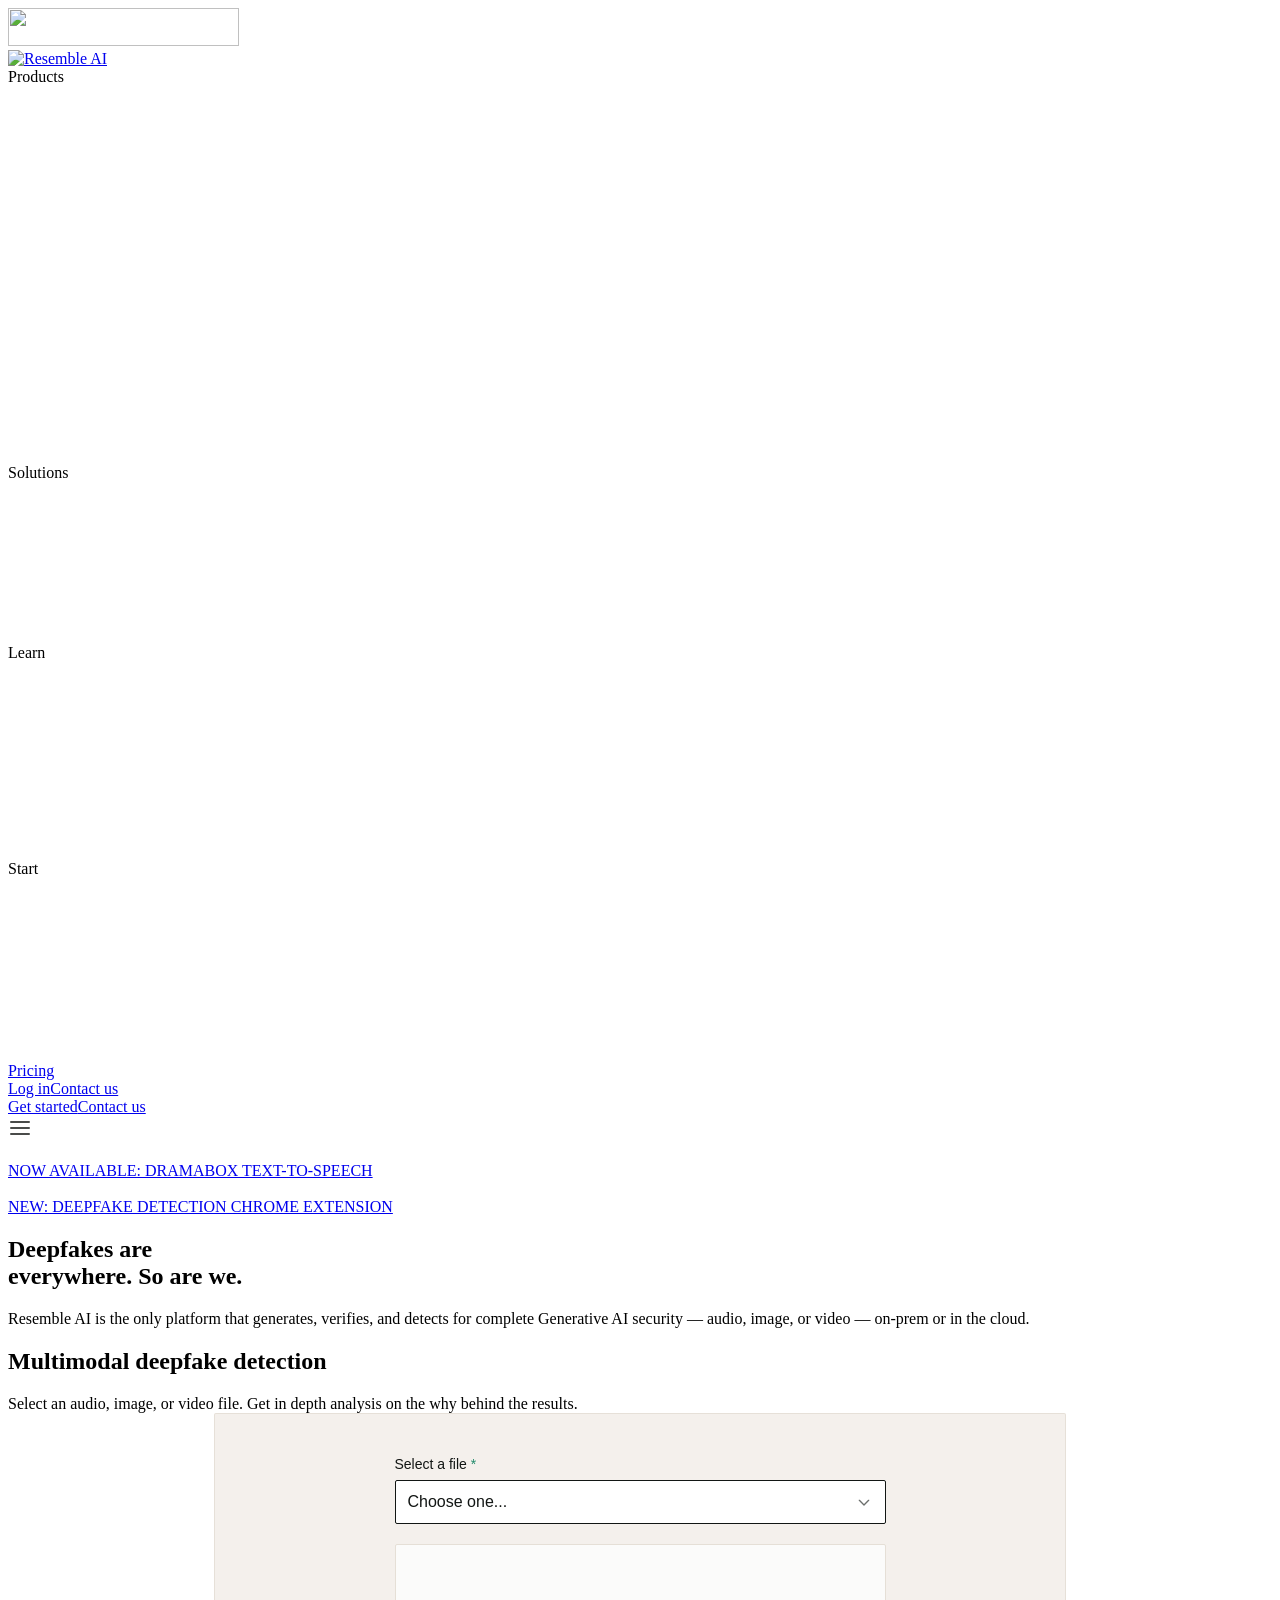
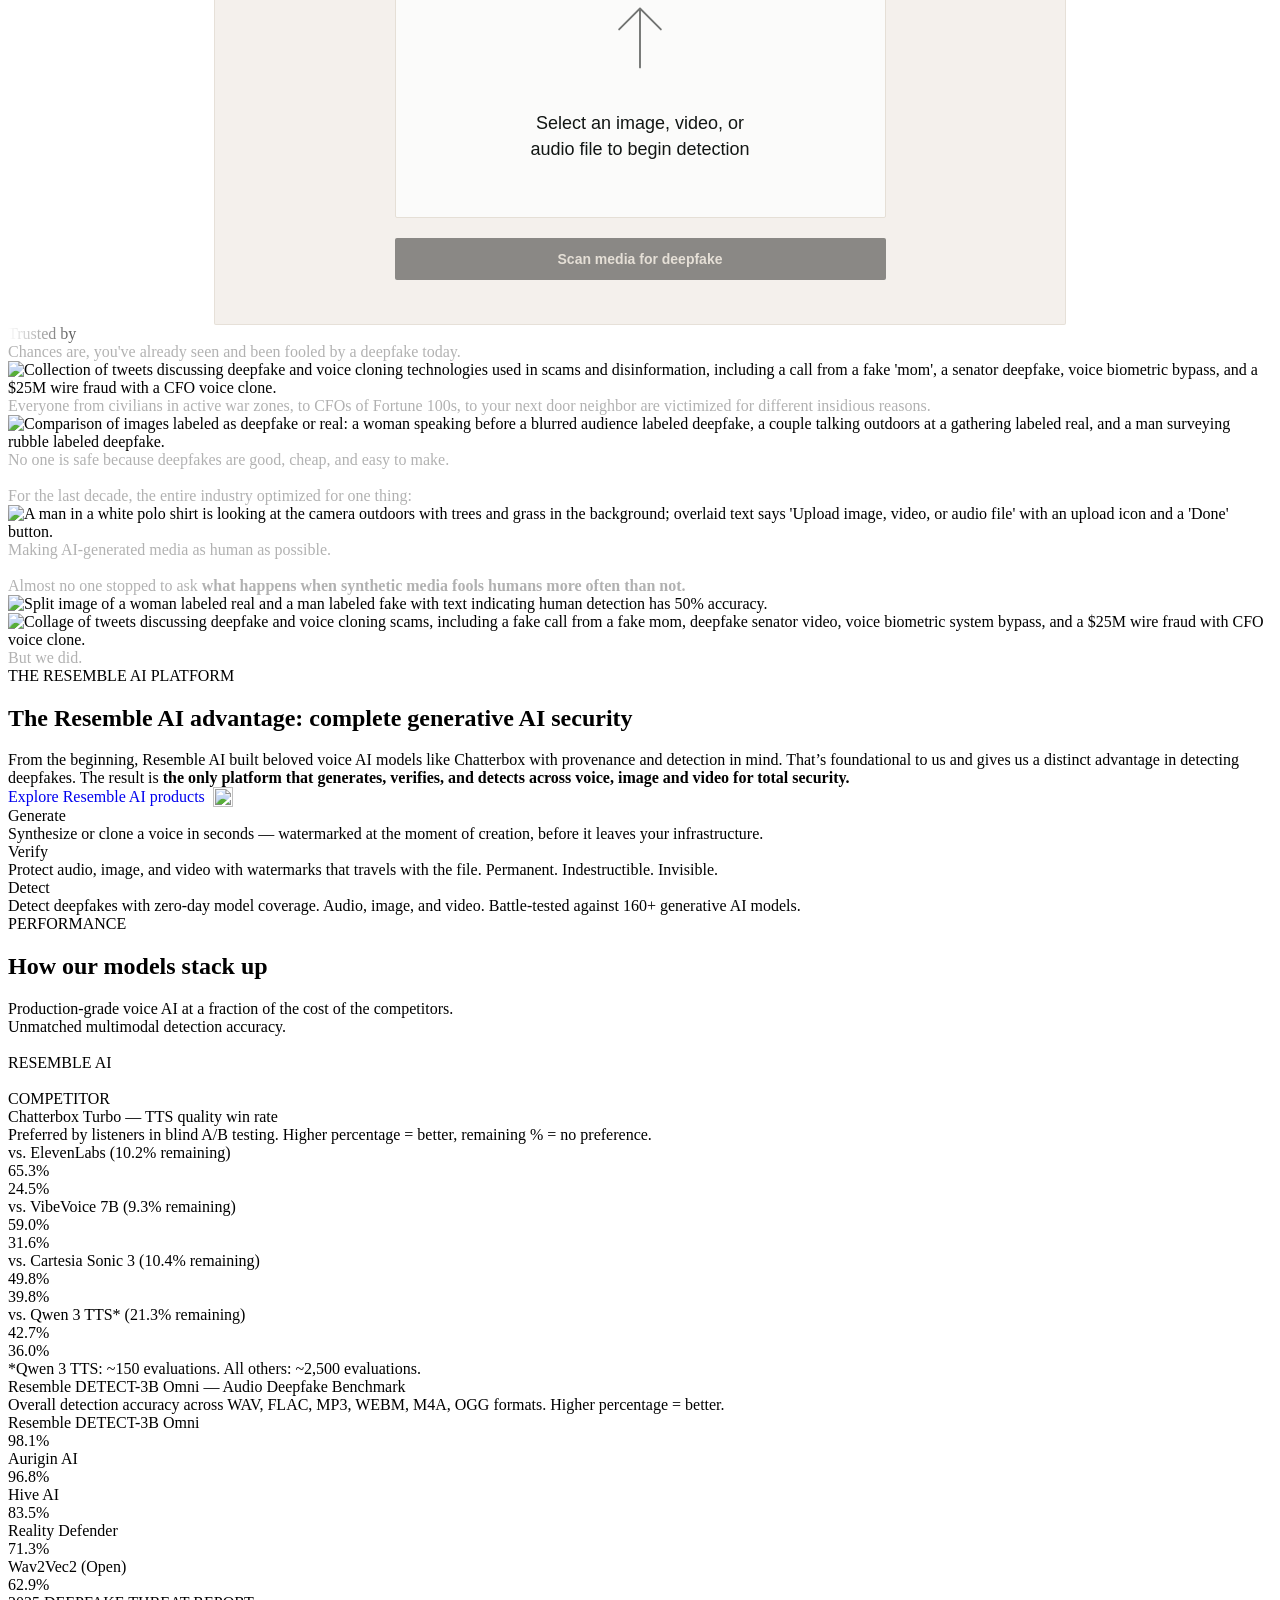
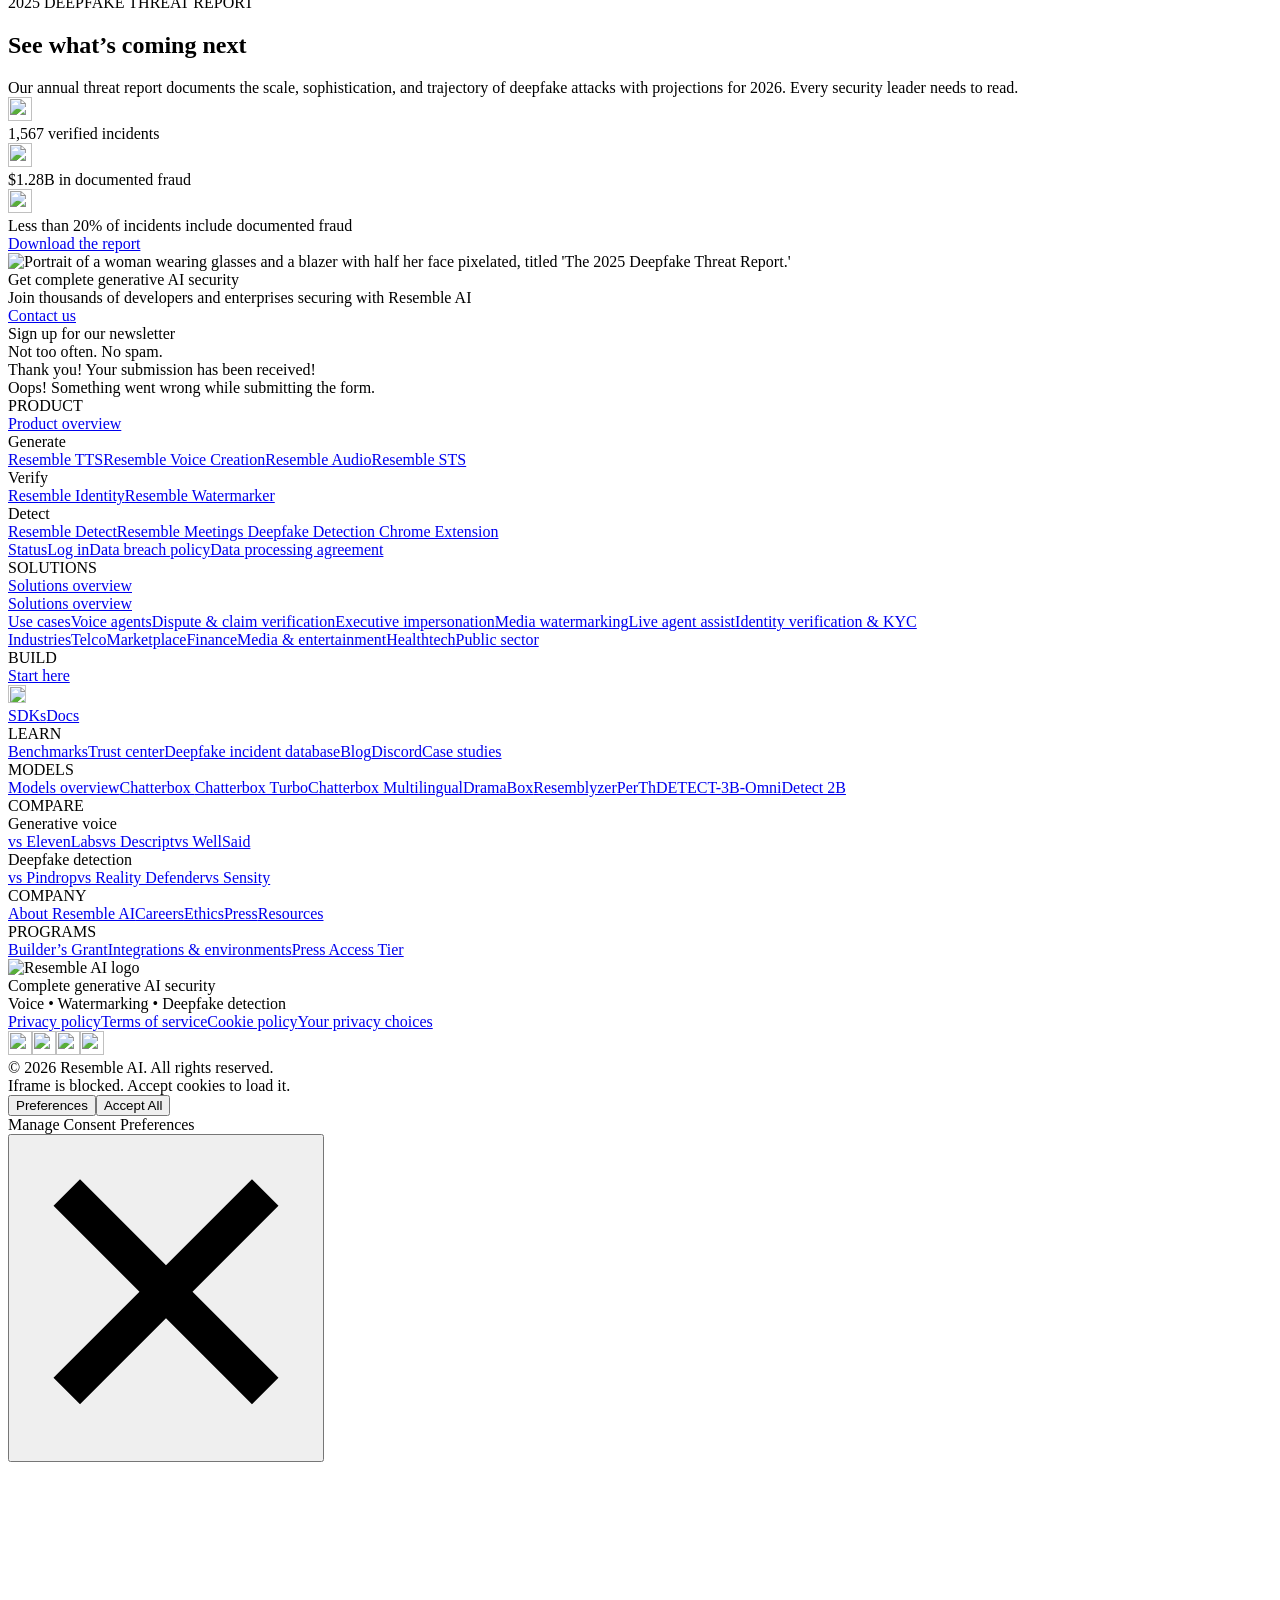
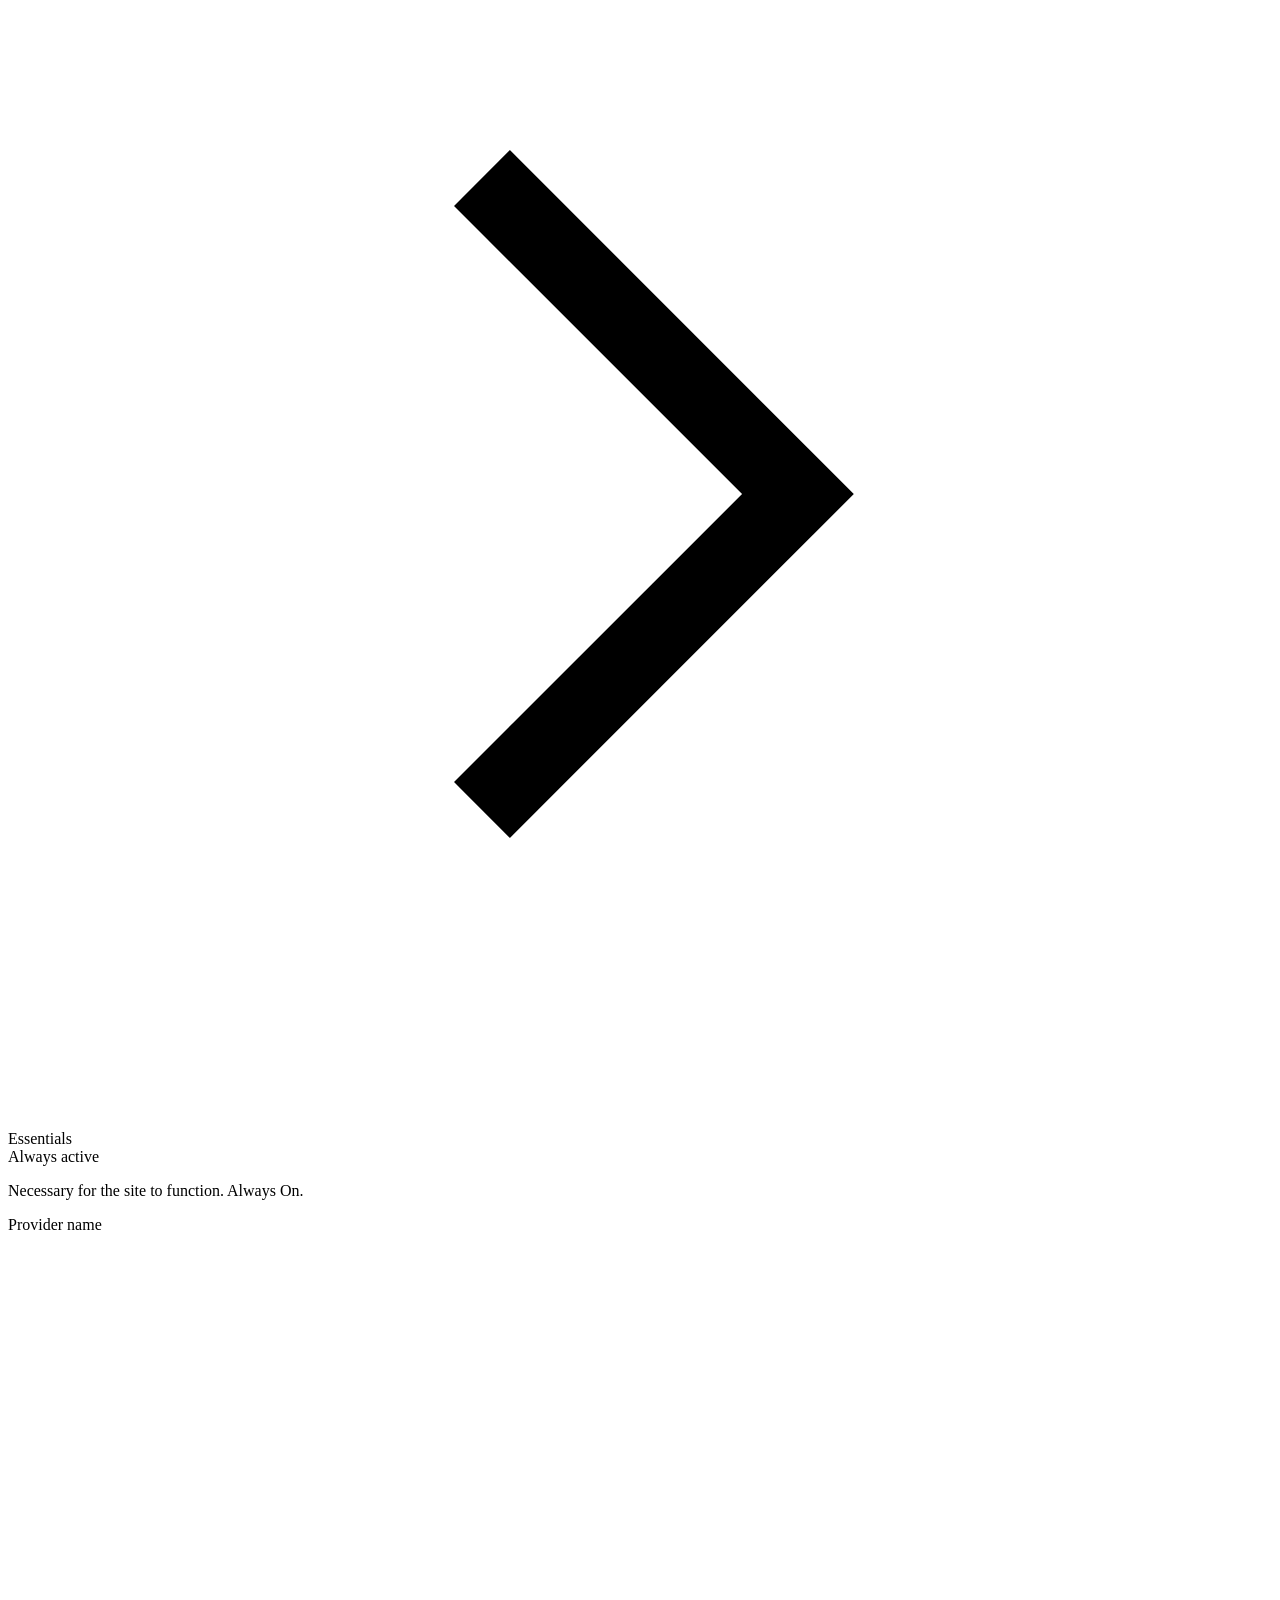
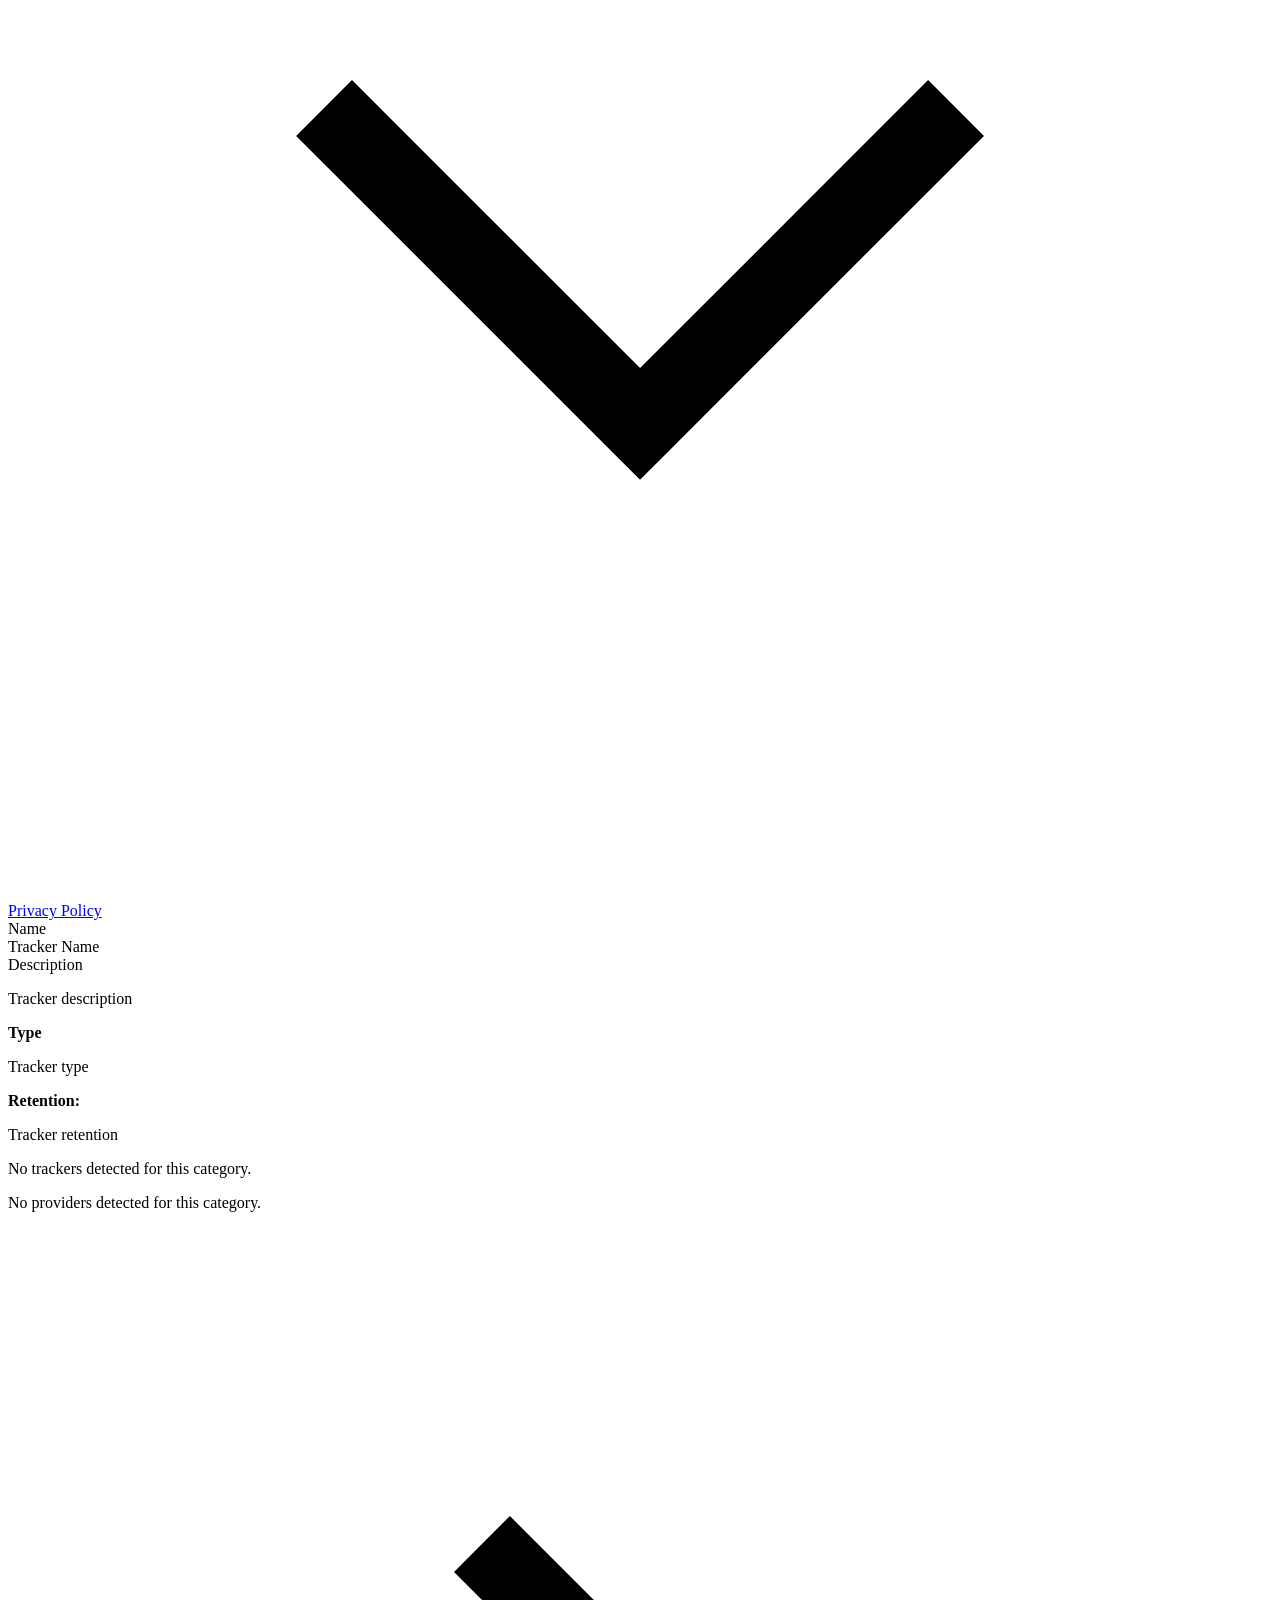
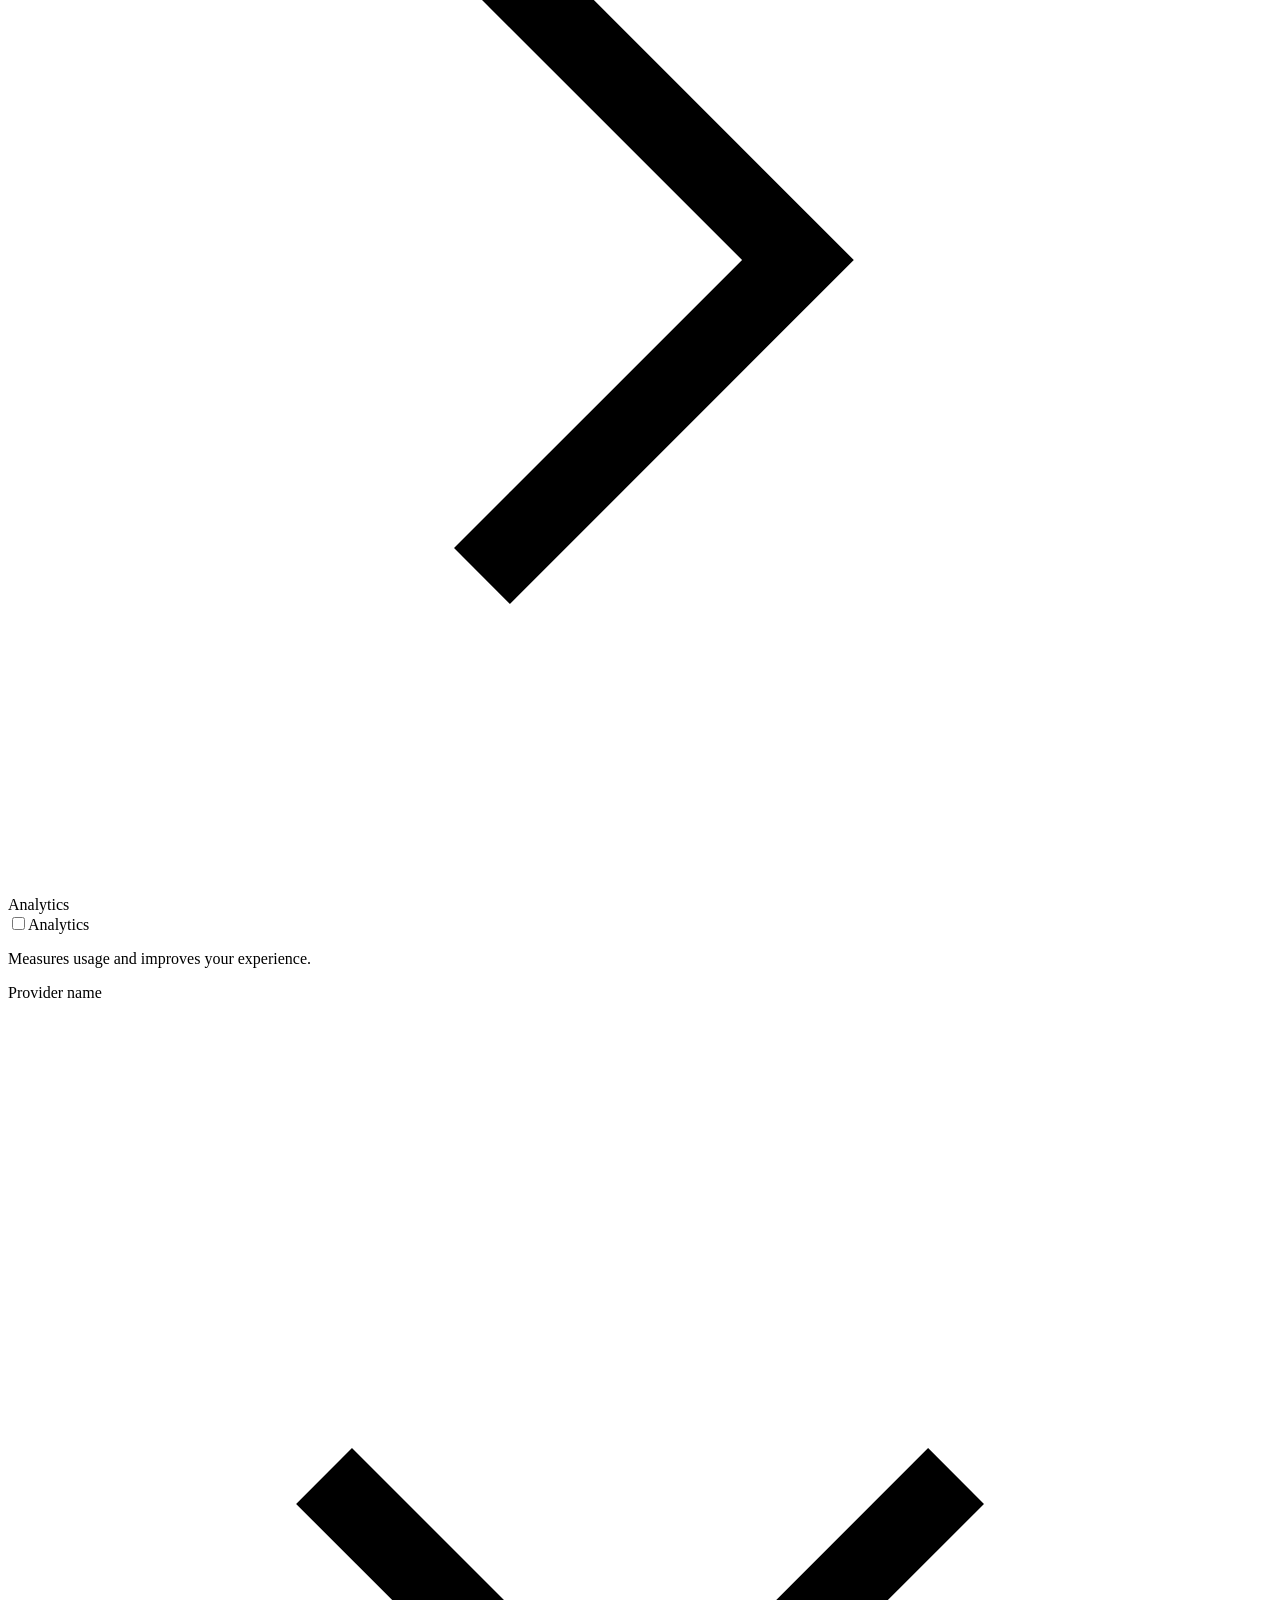
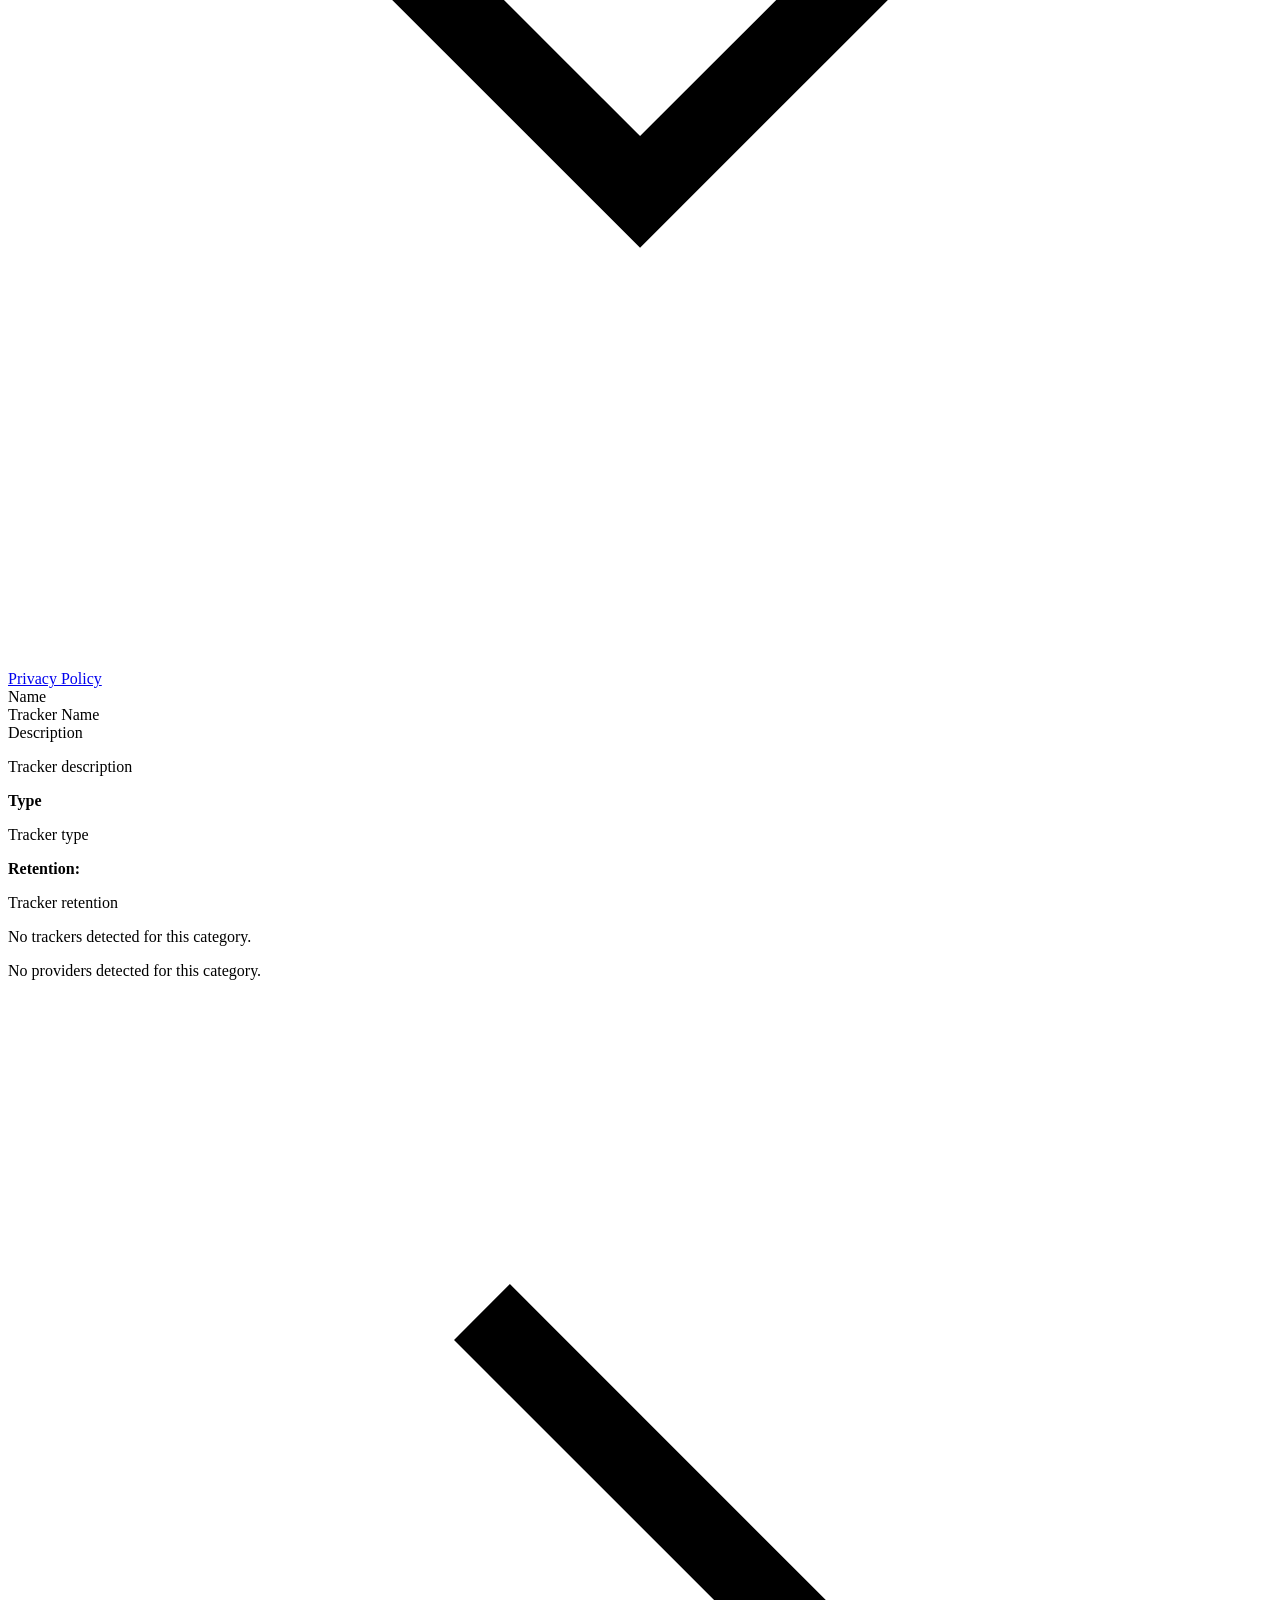
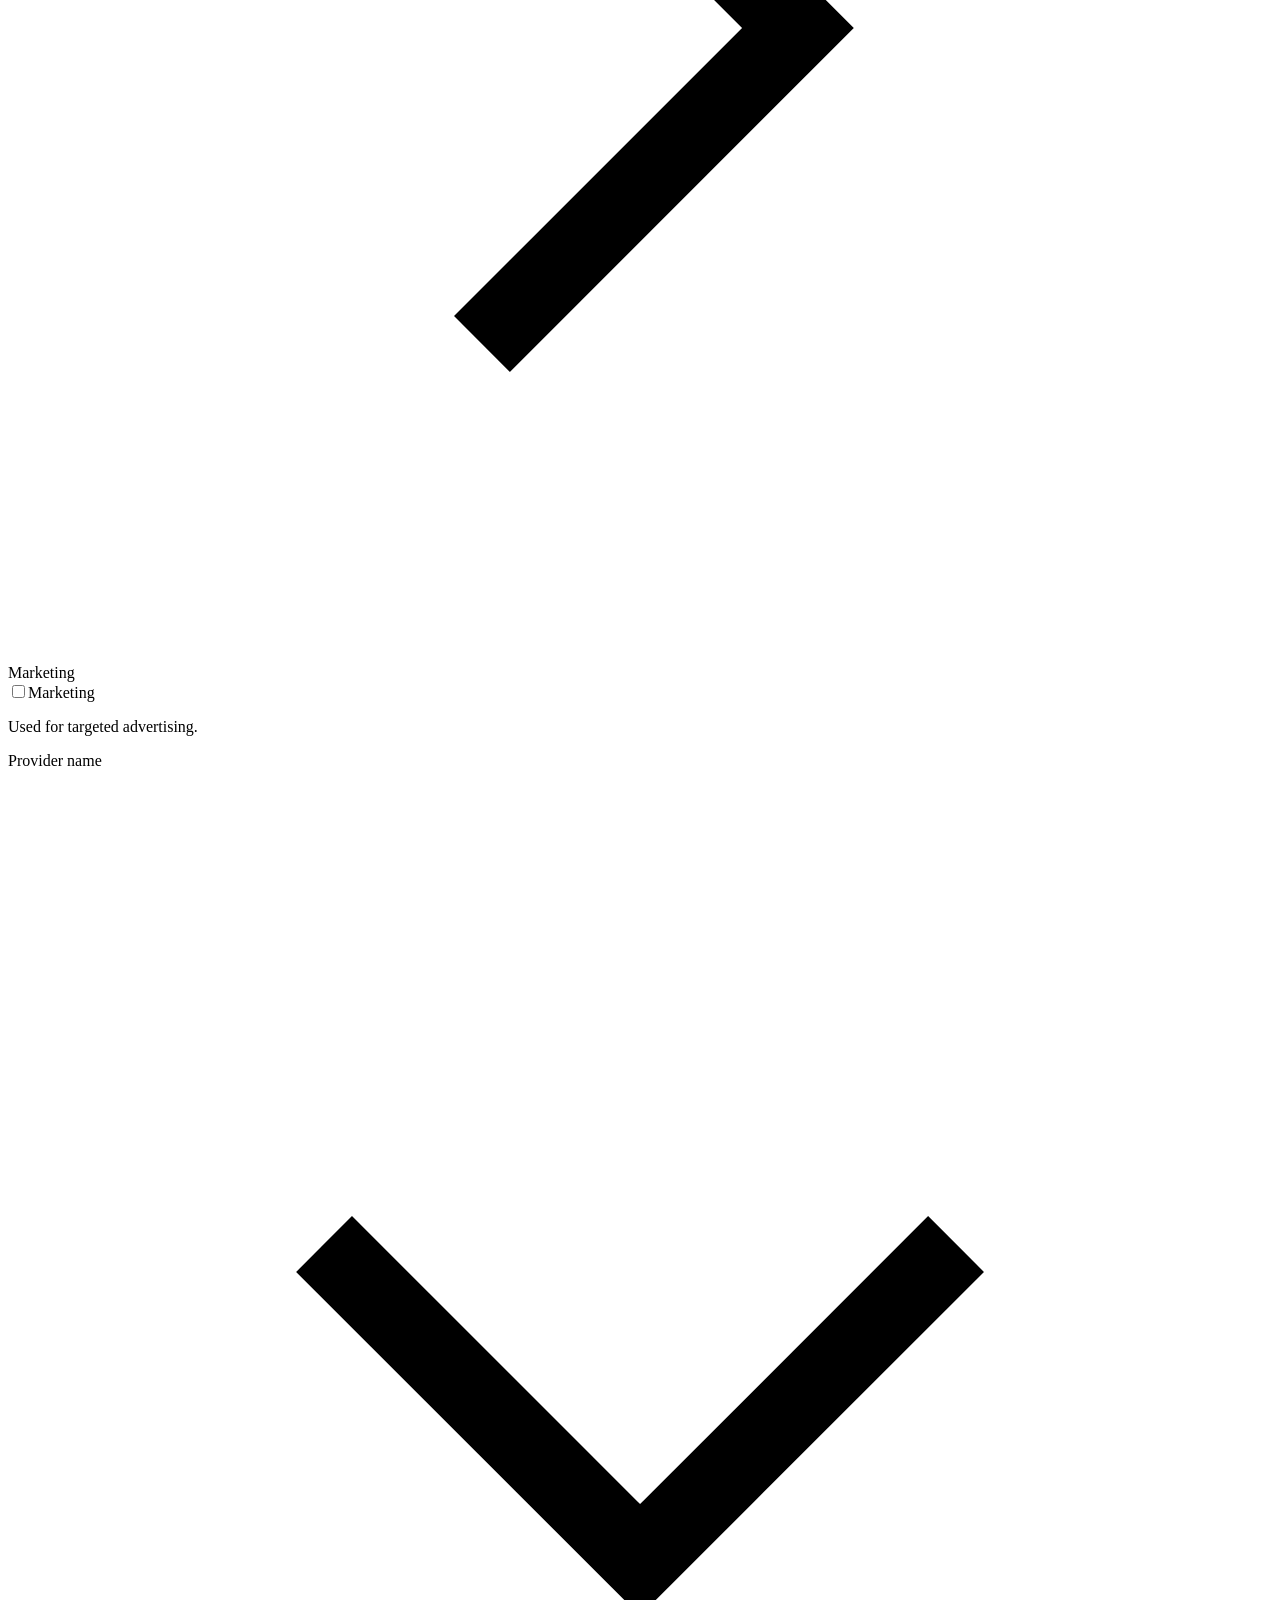
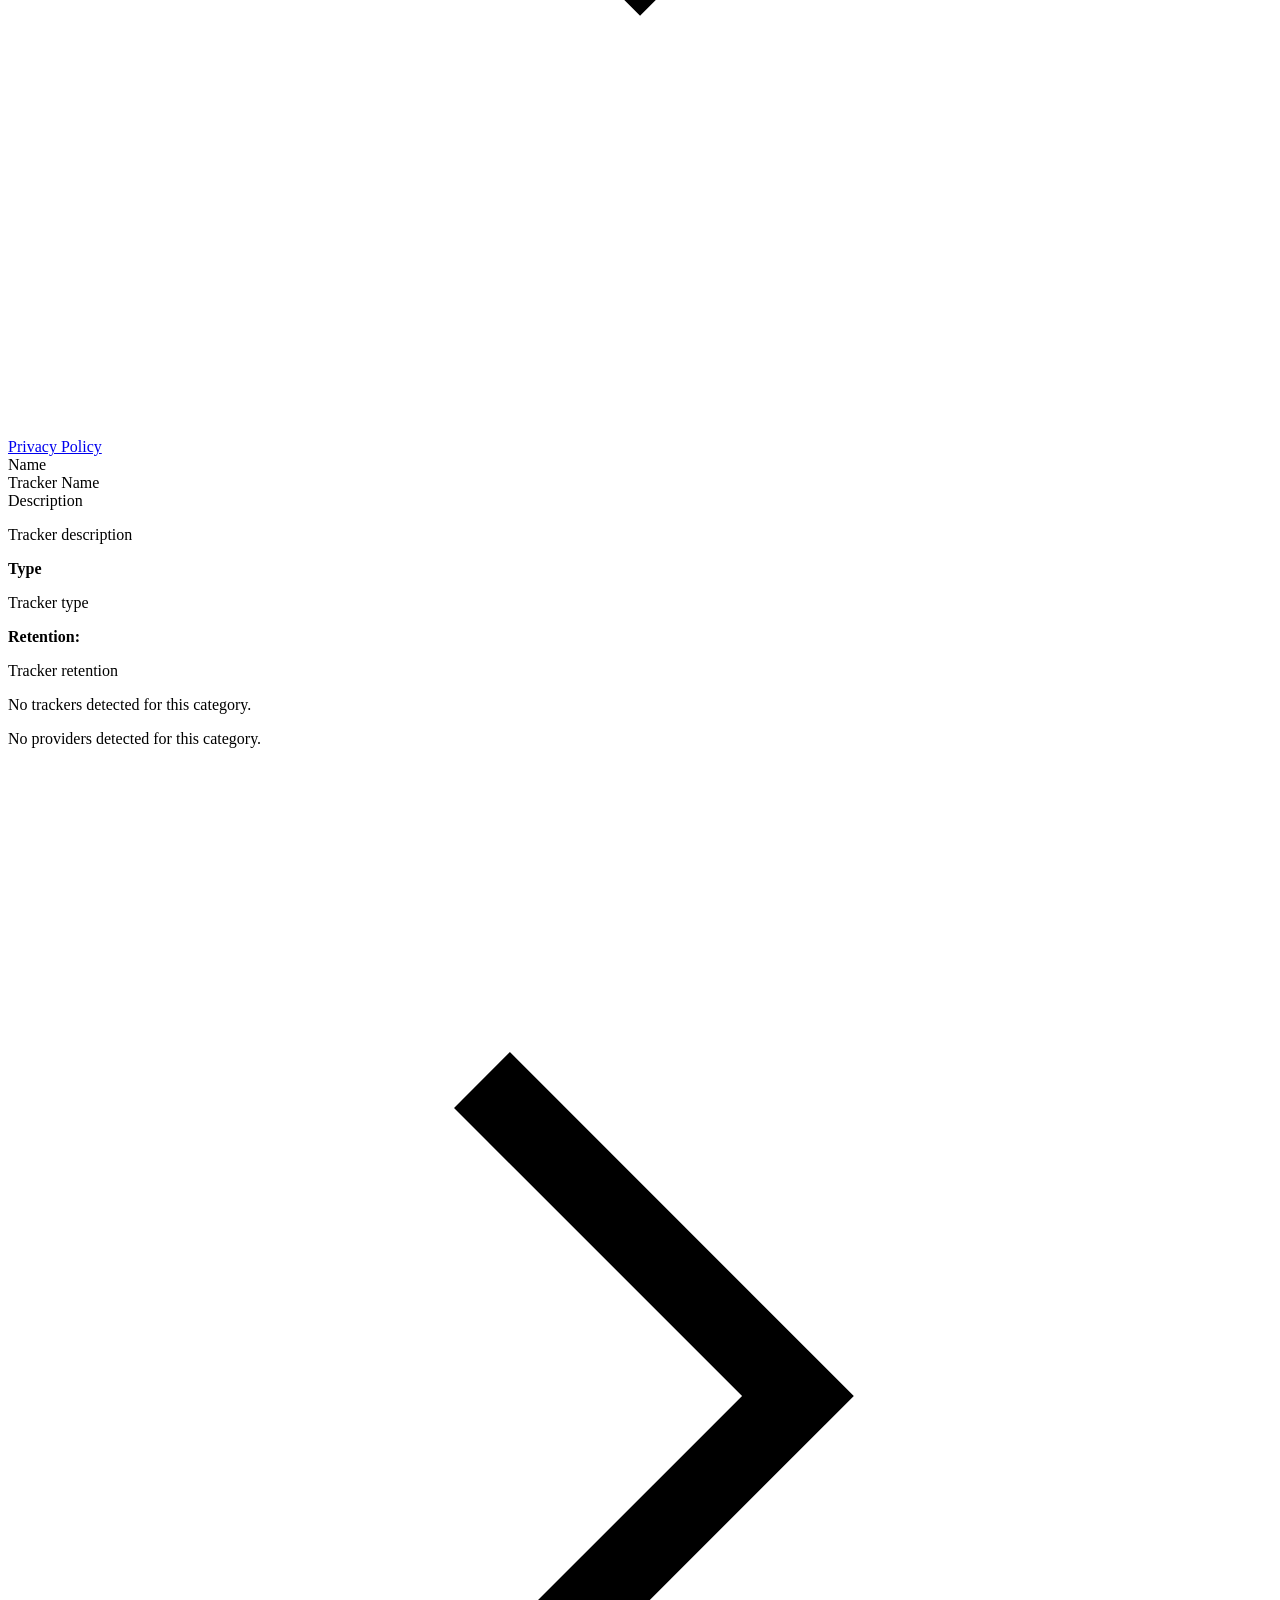
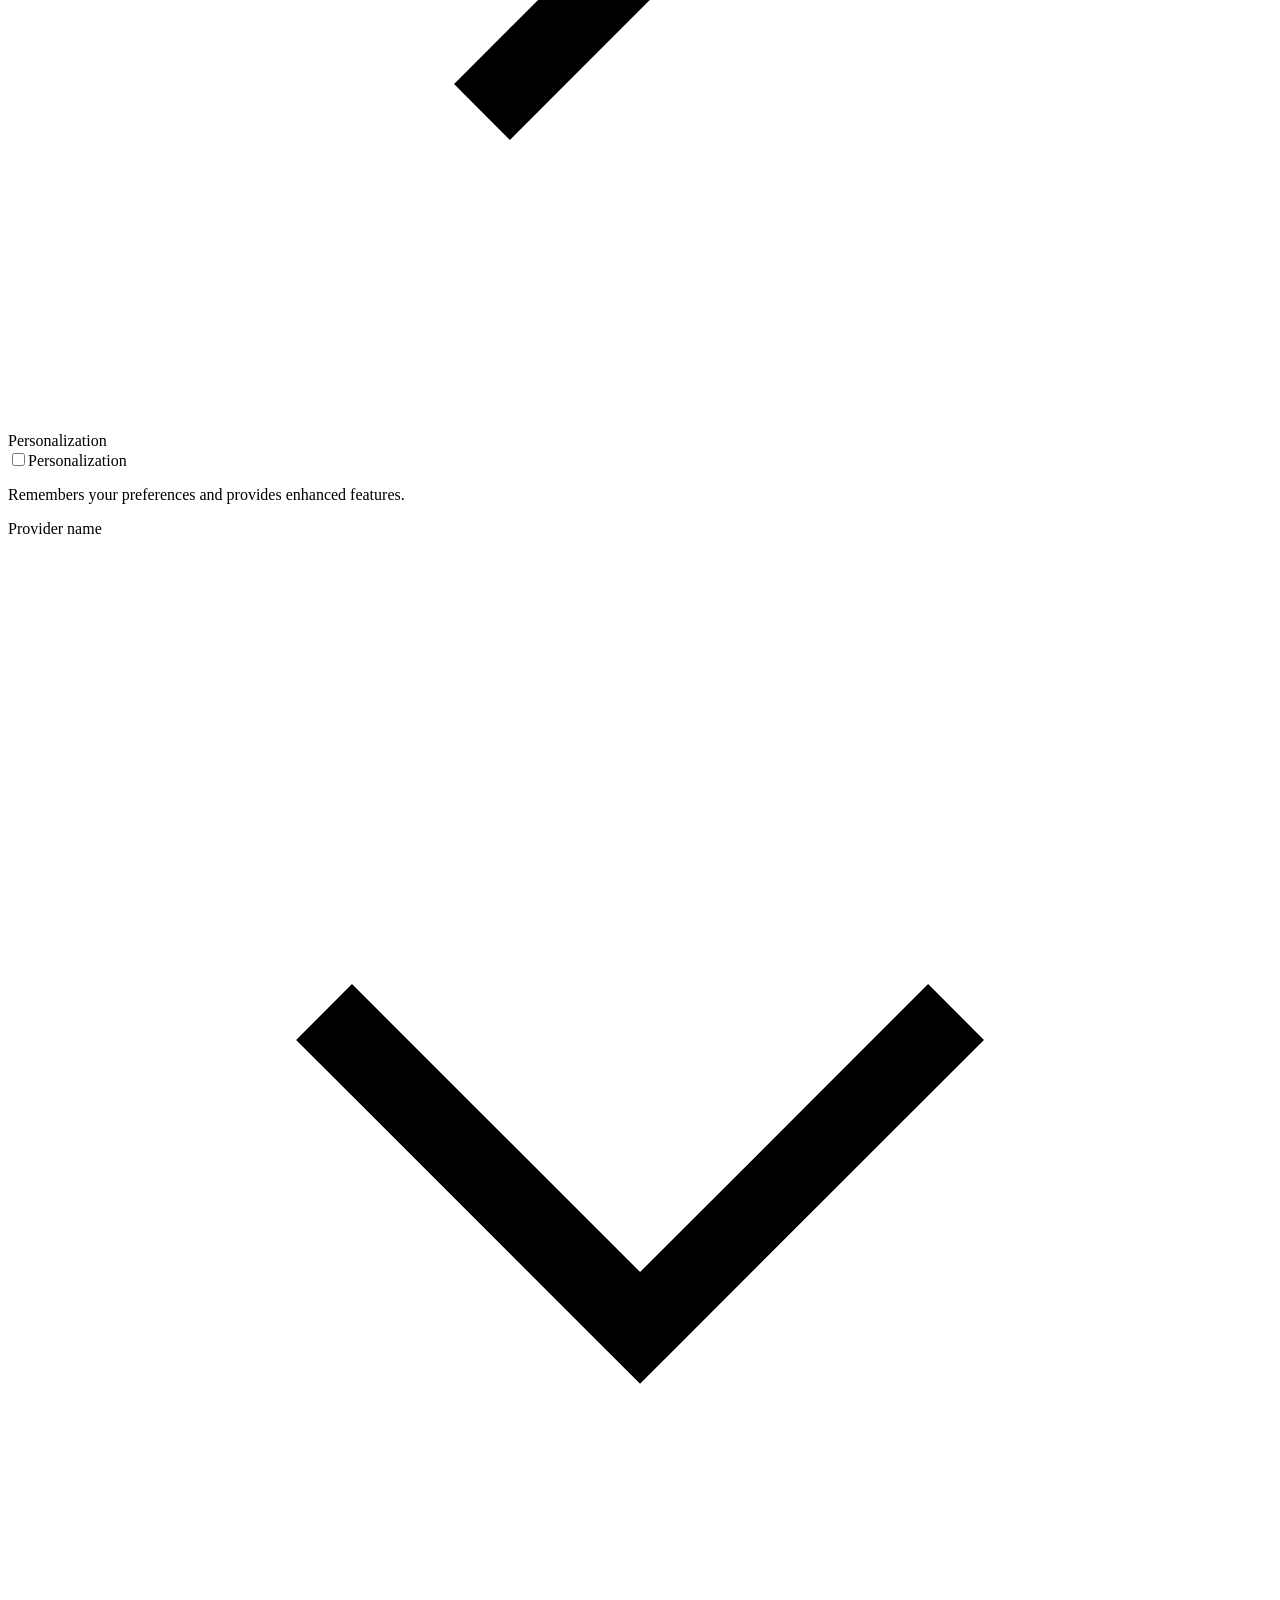
==== commit 51ab09e7: "sitemap fix and more more more" ====
--- a/index.html
+++ b/index.html
@@ -1,513 +1,1878 @@
-<!DOCTYPE html>
-<html lang="en">
-<head>
-  <meta charset="UTF-8" />
-  <meta name="viewport" content="width=device-width, initial-scale=1.0" />
-  <meta http-equiv="X-UA-Compatible" content="IE=edge" />
 
-  <!-- Primary SEO -->
-  <title>Best Crypto Casino 2026</title>
-  <meta name="description" content="Independent guide to the best crypto casino sites in 2026, with reviews of payouts, provably fair games, bonuses and licensing." />
-  <meta name="theme-color" content="#0b0612" />
-  <link rel="canonical" href="https://portal.resemble.ai" />
-
-  <!-- Favicon -->
-  <link rel="icon" type="image/svg+xml" href="assets/images/favicon.svg" />
-  <link rel="apple-touch-icon" href="assets/images/favicon.svg" />
-
-  <!-- Preconnect & fonts -->
-  <link rel="preconnect" href="https://fonts.googleapis.com" />
-  <link rel="preconnect" href="https://fonts.gstatic.com" crossorigin />
-  <link href="https://fonts.googleapis.com/css2?family=Inter:wght@300;400;500;600;700;800;900&family=Space+Grotesk:wght@500;600;700&display=swap" rel="stylesheet" />
-
-  <!-- Stylesheet -->
-  <link rel="stylesheet" href="assets/css/styles.css" />
-</head>
-<body>
-
-  <!-- Header -->
-  <header class="site-header" id="top">
-    <div class="container header-inner">
-      <a href="index.html" class="brand" aria-label="Portal">
-        <span class="brand-mark" aria-hidden="true">
-          <svg viewBox="0 0 32 32" width="28" height="28" xmlns="http://www.w3.org/2000/svg">
-            <defs>
-              <linearGradient id="lg" x1="0" y1="0" x2="1" y2="1">
-                <stop offset="0" stop-color="#FFD86B"/>
-                <stop offset="1" stop-color="#A855F7"/>
-              </linearGradient>
-            </defs>
-            <circle cx="16" cy="16" r="14" fill="url(#lg)"/>
-            <text x="16" y="22" text-anchor="middle" font-family="Arial, Helvetica, sans-serif" font-weight="900" font-size="16" fill="#0b0612">B</text>
-          </svg>
-        </span>
-        <span class="brand-name">Crypto<span class="brand-name--accent"> Casino</span> Portal</span>
-      </a>
-
-      <nav class="primary-nav" aria-label="Primary">
-        <a href="#picks">Top Picks</a>
-        <a href="#reviews">Reviews</a>
-        <a href="#how-it-works">How It Works</a>
-        <a href="#bonuses">Bonuses</a>
-      </nav>
-
-      <button class="nav-toggle" aria-label="Toggle navigation" aria-expanded="false" aria-controls="mobile-nav">
-        <span></span><span></span><span></span>
-      </button>
-    </div>
-    <div class="mobile-nav" id="mobile-nav" hidden>
-      <a href="#picks">Top Picks</a>
-      <a href="#reviews">Reviews</a>
-      <a href="#how-it-works">How It Works</a>
-      <a href="#bonuses">Bonuses</a>
-    </div>
-  </header>
-
-  <main>
-    <article class="post">
-      <div class="container post-container">
-
-        <!-- Post header: eyebrow, title, author meta -->
-        <header class="post-header">
-          <span class="eyebrow">
-            <span class="pulse-dot"></span>
-            Updated May 2026 · Independently tested
-          </span>
-
-          <h1 class="post-title">Best Crypto Casinos in 2026 &ndash; Fast Payouts, Provably Fair Games &amp; Big Bonuses</h1>
-
-          <aside class="author-box">
-            <div class="author-avatar">
-              <img src="assets/images/120.jpeg" alt="Marcus Chen" width="48" height="48" loading="lazy" decoding="async" />
-              <span class="author-verified" title="Verified expert author" aria-label="Verified">
-                <svg viewBox="0 0 24 24" width="10" height="10" fill="none" stroke="currentColor" stroke-width="3.5" stroke-linecap="round" stroke-linejoin="round" aria-hidden="true"><polyline points="20 6 9 17 4 12"/></svg>
-              </span>
-            </div>
-            <div class="author-main">
-              <div class="author-line">
-                <span class="author-by">Written by</span>
-                <span class="author-name">Marcus Chen</span>
-                <span class="dot">·</span>
-                <span class="author-role">Senior Crypto Casino Analyst</span>
-              </div>
-              <div class="author-meta-line">
-                <span><strong>Updated</strong> May 15, 2026</span>
-                <span class="dot">·</span>
-                <span>12 min read</span>
-                <span class="dot">·</span>
-                <span class="fact-checked"><span aria-hidden="true">✓</span> Fact-checked</span>
-              </div>
-            </div>
-          </aside>
-        </header>
-
-        <!-- Post body: article content (verbatim from content.html, with local images) -->
-        <div class="post-body">
-
-          <p class="post-lead">The best crypto casino in 2026 is not just the one with the biggest headline bonus. The safer choice is usually the site that combines fast payouts, transparent terms, provably fair casino games, strong licensing, and a clean payment flow from your crypto wallet to the cashier.</p>
-
-          <p class="disclosure-notice">
-            <strong>Disclosure:</strong> Some of the links below are partner links. We may earn a commission if you sign up - at no extra cost to you. This never influences our editorial ratings or rankings.
-          </p>
-
-          <div class="bonus-stack" id="top-bonuses">
-            <article class="bonus-row">
-              <div class="bonus-row-top">
-                <div class="bonus-logo bonus-logo--rooli">
-                  <img src="assets/images/rooli.webp" alt="Rooli Casino logo" width="100" height="100" loading="lazy" decoding="async" />
-                </div>
-                <div class="bonus-row-info">
-                  <h3>Rooli Casino</h3>
-                  <span class="bonus-row-label">Welcome Bonus</span>
-                  <p class="bonus-row-headline">150% up to <strong>3 BTC</strong> + 100 Free Spins</p>
-                  <p class="bonus-row-desc">Match bonus on first deposit + free spins on top slots.</p>
-                </div>
-                <div class="bonus-row-cta">
-                  <a href="https://walktrail.com/MgMsNSzQ?brand=rooli" class="btn-claim" target="_blank" rel="sponsored noopener nofollow">Visit site</a>
-                </div>
-              </div>
-              <div class="bonus-row-disclaimer">18+ | T&amp;Cs apply | Gamble responsibly. Wagering requirements and country restrictions may apply.</div>
-            </article>
-
-            <article class="bonus-row">
-              <div class="bonus-row-top">
-                <div class="bonus-logo bonus-logo--spinfever">
-                  <img src="assets/images/spinfever.webp" alt="SpinFever Casino logo" width="100" height="100" loading="lazy" decoding="async" />
-                </div>
-                <div class="bonus-row-info">
-                  <h3>SpinFever Casino</h3>
-                  <span class="bonus-row-label">Welcome Bonus</span>
-                  <p class="bonus-row-headline">100% up to <strong>3 BTC</strong> + 100 Free Spins</p>
-                  <p class="bonus-row-desc">Match bonus on first deposit + free spins on top slots.</p>
-                </div>
-                <div class="bonus-row-cta">
-                  <a href="https://walktrail.com/MgMsNSzQ?brand=deeplogic" class="btn-claim" target="_blank" rel="sponsored noopener nofollow">Visit site</a>
-                </div>
-              </div>
-              <div class="bonus-row-disclaimer">18+ | T&amp;Cs apply | Gamble responsibly. Wagering requirements and country restrictions may apply.</div>
-            </article>
-          </div>
-
-          <p>This guide compares the best crypto casino sites for May 2026, focusing on withdrawal speed, bonus value, game variety, KYC rules, and whether the platform is reliable enough for real-money online gambling.</p>
-
-          <figure class="post-figure">
-            <img src="assets/images/crypto-wallet-laptop.png" alt="A person is sitting at a table, focused on their laptop, with a hardware crypto wallet and a smartphone nearby, illustrating the integration of technology in online gambling and crypto transactions. This setup symbolizes the convenience of managing a crypto casino account and accessing various casino games, including provably fair casino games, from the comfort of home." width="1280" height="720" loading="lazy" decoding="async" />
-          </figure>
-
-          <h2 id="picks">Quick Picks: Best Crypto Casinos Right Now</h2>
-          <p>These are the best crypto casinos in May 2026 for players who want fast withdrawals, big deposit bonuses, and strong reputations. We prioritized bitcoin casino sites with reliable withdrawal speed, clear terms, and real crypto payment support.</p>
-          <ul>
-            <li>CoinCasino - best overall balance of large welcome bonuses, low minimum withdrawals, and broad casino games.</li>
-            <li>Lucky Block - fastest BTC and USDT payouts, with many withdrawals landing in roughly 5&ndash;10 minutes.</li>
-            <li>BC.Game - best for provably fair game verification, altcoin variety, and crypto-native crash and dice games.</li>
-            <li>JustCasino - best for simple wallet-to-wallet transfers and a mobile-first online casino layout.</li>
-            <li>Wild.io - best for low-KYC crypto gambling and privacy-focused signup.</li>
-            <li>Thrill - best for original crash and mini games, rakeback, and volume-player rewards.</li>
-            <li>TG.Casino - best telegram casino experience for players who want fast access and crypto-first payments.</li>
-          </ul>
-          <p>Full reviews and comparisons follow below, including bonuses, coins, KYC notes, and the best use case for each crypto casino.</p>
-
-          <h2>How We Rank the Best Crypto Casinos in 2026</h2>
-          <p>Our rankings are based on hands-on testing patterns used throughout 2025&ndash;2026: real deposits, bonus claims, game testing, support checks, and timed withdrawals. The goal is to compare crypto casino sites like a player would, not just repeat marketing claims.</p>
-          <p>We look at:</p>
-          <ul>
-            <li>Licensing and legality - whether the operator holds an active iGaming license, usually from Cura&ccedil;ao, Anjouan, or another offshore jurisdiction, and whether crypto casinos legal access depends on the player&rsquo;s country.</li>
-            <li>On-chain reputation - transaction transparency is emphasized by players when assessing safety and user experiences in online casinos, so we look for visible payout history, clean transaction behavior, and strong wallet management.</li>
-            <li>Withdrawal speed - every serious review should test BTC and at least one faster asset such as USDT, LTC, or SOL.</li>
-            <li>Game fairness - many crypto casinos offer provably fair games, which allow players to verify the fairness of game outcomes using blockchain technology, enhancing trust in the gaming process.</li>
-            <li>Bonus value - we compare match bonuses, free spins, reload bonuses, wagering requirements, max bet rules, game weighting, and time limits.</li>
-            <li>KYC and privacy - we check whether document checks happen at signup, first withdrawal, or only when AML thresholds are triggered.</li>
-            <li>User experience - cashier clarity, mobile layout, live chat quality, game filters, and responsible gambling controls.</li>
-            <li>Real activity - the best crypto casinos are ranked based on factors such as transaction volume, active wallets, and the variety of games offered, with rankings updated continuously to reflect real player activity.</li>
-          </ul>
-          <p>Each casino is play-tested with real deposits, claims of deposit bonuses or free spins, and timed withdrawals in BTC plus at least one altcoin such as USDT or SOL. Reputable casinos typically require a limited number of blockchain confirmations to unlock funds, minimizing deposit friction.</p>
-          <p>High-rated platforms reduce counterparty risk by allowing players to connect external web3 wallets or use secure cold-storage infrastructure. Opt for online casinos that hold an active iGaming license from established jurisdictions for consumer protection and regular software auditing.</p>
-          <p>Casinos failing basic checks are excluded. That includes slow or denied payouts, unverifiable licenses, rigged terms, fake &ldquo;provably fair&rdquo; tools, or hidden fees that only appear after a withdrawal request. BitStarz, Thunderpick, and BC.Game are recognized as reputable online casinos accepting cryptocurrency, but every site still needs current testing because offers and payment policies change quickly.</p>
-
-          <h2>Top 10 Crypto Casinos &ndash; Snapshot for May 2026</h2>
-          <p>Here is a quick snapshot of the current top bitcoin casino sites and what each one does well. These short notes focus on welcome offers, coins, and typical payout windows.</p>
-          <ul>
-            <li>CoinCasino - 200% deposit bonus up to $30,000 + 50&ndash;100 free spins - BTC, ETH, USDT, SOL, LTC and 20+ coins - typical withdrawals around 5&ndash;15 minutes; strong for slots, live dealer games, and sports betting.</li>
-            <li>Lucky Block - 200% up to $25,000 + 50 free spins - BTC, ETH, USDT, BNB, LTC, DOGE - many crypto payouts in 5&ndash;30 minutes, with BTC and USDT often near the low end; strong for sportsbook and quick withdrawals.</li>
-            <li>BC.Game - multi-step welcome package up to about $4,000 + 400 free spins - 100+ to 150+ coins including BTC, ETH, USDT, SOL, DOGE - often 5&ndash;20 minutes depending on network; best for crash, dice, mines, and provably fair originals.</li>
-            <li>JustCasino - first-deposit casino bonus up to around $500 equivalent + 100 free spins, with regional welcome packages sometimes higher - BTC, ETH, USDT, LTC, DOGE, TRX - crypto withdrawals usually under 15 minutes; strong for slots and clean mobile play.</li>
-            <li>Wild.io - 120% up to $5,000 + 75 free spins - BTC, ETH, LTC, DOGE, USDT and other major coins - minutes on faster chains; strong for privacy, crash and mini games, and live dealer tables.</li>
-            <li>Thrill - rakeback-led rewards, reload bonuses, and weekly cashback bonus rather than one giant match - BTC, ETH, USDT, SOL and selected altcoins - fast withdrawals for verified accounts; strong for original crash and mini games.</li>
-            <li>Betplay - deposit bonuses and free bets for casino and sportsbook users - BTC, ETH, USDT, LTC - payouts can range from minutes to a few hours; best for sports betting, parlays weekly tournaments, and hybrid casino play.</li>
-            <li>TG.Casino - crypto-first welcome offer plus cashback promotions - BTC, ETH, USDT, TON and other fast coins - often minutes after approval; good telegram casino option for instant deposits and mobile users.</li>
-            <li>Mega Dice - large welcome bonuses library, daily rakeback bonuses, and tournaments - BTC, ETH, USDT, BNB, SOL - typical payouts under 30 minutes; strong for crypto casino games, slots, and betting promos.</li>
-            <li>Vave - deposit bonuses, free bets, and casino/sportsbook bundles - BTC, ETH, USDT, LTC, TRX - payouts vary from minutes to hours; strong for sports betting, live markets, and weekly and monthly promotions.</li>
-          </ul>
-
-          <h2 id="reviews">In-Depth Reviews of the Best Crypto Casinos</h2>
-          <p>The following mini-reviews look at the leading crypto casinos for 2026 in more detail. Each review covers bonus value, games, payments, KYC notes, and standout crypto-specific features such as fast transfers, low-KYC play, or provably fair verification.</p>
-          <p>The tone here is factual rather than promotional. A large bonus is useful only if the wagering requirements are realistic and the withdrawal policy is clear.</p>
-
-          <h3>CoinCasino &ndash; Best Overall Crypto Casino in 2026</h3>
-          <p>CoinCasino is currently the best bitcoin casino overall for players who want a large welcome package, low minimum withdrawals, and a broad game selection in one account. It is a strong all-rounder rather than a single-feature site.</p>
-          <ul>
-            <li>Bonus: New players in 2026 can often find a 200% deposit bonus up to $30,000 plus 50&ndash;100 free spins on selected online slots, depending on location and campaign.</li>
-            <li>Games: The library usually sits in the 4,000&ndash;5,000+ range, including video slots, table games, live dealer games, specialty games, and provably fair originals such as dice, crash, and Plinko.</li>
-            <li>Payments: CoinCasino supports 20+ coins, including BTC, ETH, USDT, SOL, and LTC. Minimum BTC withdrawals can be as low as 0.0003 BTC, with typical withdrawal speed around 5&ndash;15 minutes for standard requests.</li>
-            <li>Safety: Look for Cura&ccedil;ao licensing, SSL encryption, two-factor authentication, clear bonus rules, and published withdrawal limits before depositing.</li>
-            <li>VIP: The generous vip program is useful for high rollers because it may include rakeback, reload perks, cashback, higher limits, and personalized support.</li>
-            <li>Best for: Players who want one crypto casino account for slots, sportsbook, live dealer tables, and high-limit play.</li>
-          </ul>
-
-          <h3>Lucky Block &ndash; Fastest BTC Withdrawals</h3>
-          <p>Lucky Block is a top pick for fast withdrawals, especially for players using BTC, USDT, BNB, or LTC. Recent tests and player reports commonly put crypto payouts in the 5&ndash;30 minute range, with many standard withdrawals settling in about 5&ndash;10 minutes.</p>
-          <ul>
-            <li>Bonus: The 2026 welcome offer is often listed as a 200% match up to $25,000 + 50 free spins for first-time deposits.</li>
-            <li>Ongoing value: A recurring 10% weekly cashback bonus can be more useful than a one-time lucrative welcome bonus if you play regularly.</li>
-            <li>Games: Lucky Block offers thousands of slots, roulette, blackjack, live dealer games, and a full sportsbook covering major leagues.</li>
-            <li>Payments: Coins include BTC, ETH, USDT, BNB, and LTC. The site is known for low internal fees and a clear cashier.</li>
-            <li>KYC: A simple one-time ID check may apply around defined thresholds, often in the $2,000&ndash;$5,000 range or when risk checks are triggered.</li>
-            <li>Watch out: Higher wagering requirements can apply to big bonuses, so read the rules before accepting the full casino bonus.</li>
-          </ul>
-
-          <h3>BC.Game &ndash; Best for Provably Fair Gaming &amp; Altcoin Variety</h3>
-          <p>BC.Game is the standout crypto casino for players who care about altcoin support and provably fair gaming. It is also one of the best-known bitcoin and crypto casinos for original crypto-native titles.</p>
-          <ul>
-            <li>Bonus: Early-to-mid 2026 offers commonly include a multi-step combined bonus of up to about 470% and around $4,000 in value, plus hundreds of free spins.</li>
-            <li>Coins: BC.Game supports over 150 cryptocurrencies in many markets, including major coins and niche tokens, making it useful if you want to gamble with your preferred coin.</li>
-            <li>Payouts: Typical withdrawals are often 5&ndash;20 minutes, although Bitcoin mainchain can be slower during congestion.</li>
-            <li>Provably fair tools: Crash, dice, mines, limbo, and other crypto casino games use public seed hashes and verification tools that players can test.</li>
-            <li>VIP: A native token and VIP system can provide rakeback, cashback, and extra rewards for regular players.</li>
-            <li>Best for: Players who want open-source server/client seed checks, niche altcoins, crash and bingo games, and strong crypto-native design.</li>
-          </ul>
-
-          <h3>JustCasino &ndash; Best for Instant Wallet-to-Wallet Crypto Transfers</h3>
-          <p>JustCasino is a good fit for players who want simple wallet-to-wallet transfers with BTC, ETH, and stablecoins like USDT. It also supports fiat options in some regions, but the experience is optimized for crypto.</p>
-          <ul>
-            <li>Bonus: A typical first-deposit offer is up to $500 equivalent plus 100 free spins on selected top slots, although regional packages can vary.</li>
-            <li>Payments: Deposits are near-instant once the network confirms, and withdrawals are usually under 15 minutes for routine crypto requests.</li>
-            <li>Games: The platform includes 2,000+ slots, RNG table games, live dealer lobbies, and some provably fair mini-games.</li>
-            <li>UX: The layout is mobile-first, clean, and easy to navigate for new players.</li>
-            <li>KYC: Restrictions and document checks are disclosed in the cashier or account area, and larger withdrawals can trigger review.</li>
-            <li>Best for: Players who want fast transfers from a personal wallet without learning a complex cashier.</li>
-          </ul>
-
-          <h3>Wild.io &ndash; Top Choice for Low-KYC Crypto Gambling</h3>
-          <p>Wild.io is best for players who prioritize privacy and low-friction signup. It often allows email-based registration and no routine KYC for small-to-mid withdrawals.</p>
-          <ul>
-            <li>Bonus: A common welcome offer is 120% up to $5,000 plus 75 free spins.</li>
-            <li>Cashback: Wild.io is known for generous cashback promotions with high weekly caps.</li>
-            <li>Games: Expect roughly 7,000 games, including megaways slots, mines, crash games, and live dealer tables from major software providers.</li>
-            <li>Payments: Wild.io focuses on crypto only, including BTC, ETH, LTC, DOGE, and USDT.</li>
-            <li>Privacy: Using cryptocurrencies for online gambling enhances privacy, as many crypto casinos do not require KYC verification, allowing players to maintain anonymity. Still, large withdrawals may trigger source-of-funds checks under AML rules.</li>
-            <li>Responsible play: Look for deposit limits, cooling-off tools, and self-exclusion before committing a large bankroll.</li>
-          </ul>
-
-          <h3>Thrill &ndash; Best Crypto Casino for Original Crash &amp; Mini Games</h3>
-          <p>Thrill is a strong choice for players who like original in-house crash and mini games with provably fair verification. It is less about one huge deposit match and more about ongoing rewards.</p>
-          <ul>
-            <li>Rewards: Thrill emphasizes high rakeback percentages, reload bonuses, and weekly cashback for active players.</li>
-            <li>Welcome style: Instead of a single giant match, the offer may include up to 70% rakeback plus additional reload incentives.</li>
-            <li>Games: The library includes thousands of slots, exclusive in-house crypto casino games, crash and mini games, and a live dealer section.</li>
-            <li>VIP: Verified VIPs may receive high-limit or no-limit withdrawals, faster review, and custom cashback.</li>
-            <li>VPN note: Always read the location policy. Using a VPN to bypass a hard geographic ban can void winnings.</li>
-            <li>Best for: Volume players who value highest rtps rakeback bonuses, instant-win games, and a modern crypto-first interface.</li>
-          </ul>
-
-          <h2 id="how-it-works">How Do Crypto Casinos Work?</h2>
-          <p>Crypto casinos are online casinos that accept cryptocurrencies like Bitcoin, Ethereum, USDT, LTC, DOGE, SOL, and BNB for deposits, wagers, and withdrawals. In simple terms, a crypto casino replaces bank payment methods with blockchain-based payments.</p>
-          <p>Here is the basic flow:</p>
-          <ol>
-            <li>Create a crypto casino account with email, phone, Telegram, or wallet login.</li>
-            <li>Choose your preferred coin in the cashier.</li>
-            <li>Copy the casino wallet address.</li>
-            <li>Send funds from your personal wallet or exchange wallet.</li>
-            <li>Wait for the required blockchain confirmations.</li>
-            <li>Play games.</li>
-            <li>Withdraw winnings back to your crypto wallet by entering your wallet address and confirming the transaction.</li>
-          </ol>
-          <p>Crypto casinos provide fast transactions, allowing players to deposit and withdraw funds almost instantly, significantly reducing waiting times compared to traditional casinos. This is one of the main reasons players choose bitcoin online casinos over card-based sites.</p>
-          <p>There are three common models:</p>
-          <ul>
-            <li>On-chain casinos: Game logic, wagers, and payouts are recorded directly on a blockchain. Many crypto casinos implement smart contracts to automate payouts and game logic, enhancing transparency and security in gaming operations.</li>
-            <li>Hybrid casinos: These accept crypto payments but run most games through traditional RNG systems or live dealer studios.</li>
-            <li>Full dapp casinos: These connect directly to Web3 wallets like MetaMask and may use smart contracts for deposits, wagers, and payouts.</li>
-          </ul>
-          <p>That is how crypto casinos work at a high level. The player still needs to manage risk: use the correct network, check the address, and understand that crypto transactions cannot usually be reversed.</p>
-          <p>Compared with traditional online casinos, crypto gambling sites can offer more privacy, lower fees, and faster settlement. Crypto gambling often features lower transaction fees compared to traditional payment methods, making it more cost-effective for players.</p>
-
-          <h2 id="legality">Are Crypto Casinos Legal? &ndash; Regulation &amp; Jurisdictions</h2>
-          <p>Whether crypto casinos are legal depends on your country and sometimes your state or province. Some markets allow online gambling under local licenses, some block offshore sites, and others operate in a gray area.</p>
-          <p>Most crypto casinos operate under offshore licenses, which allows them to accept players worldwide, even in regions with stricter local laws. Common offshore licenses include Cura&ccedil;ao and Anjouan. These offshore licenses can provide a regulatory framework, but they may not offer the same consumer protection as strict local regulators.</p>
-          <p>In the United States, the legal status of crypto casinos is ambiguous, as there are no federal laws explicitly banning crypto gambling, but regulations vary by state. The <a href="https://www.law.cornell.edu/uscode/text/31/subtitle-IV/chapter-53/subchapter-IV" target="_blank" rel="noopener">UIGEA</a> mainly targets unlawful gambling payment processing rather than creating a simple nationwide rule for players.</p>
-          <p>Players in the US using offshore crypto casinos assume legal risks that vary by state, as only a few states explicitly license and regulate online gambling. Taxation on crypto casino winnings in the US is similar to traditional online casinos, requiring players to report their winnings to the <a href="https://www.irs.gov/taxtopics/tc419" target="_blank" rel="noopener">IRS as taxable income</a>.</p>
-          <p>Before playing:</p>
-          <ul>
-            <li>Check your local laws.</li>
-            <li>Confirm whether the site accepts your country.</li>
-            <li>Avoid VPN use if the terms prohibit your location.</li>
-            <li>Read the KYC, AML, and responsible gambling rules.</li>
-          </ul>
-          <p>This article is informational, not legal advice. If your jurisdiction has strict gambling laws, ask a qualified professional before using crypto gambling sites.</p>
-
-          <h2 id="bonuses">Crypto Casino Bonuses: Deposit Matches, Free Spins &amp; Cashback</h2>
-          <p>Bonus structure is a major factor when comparing the best crypto casinos. Crypto casinos are known for offering larger bonuses and promotions compared to traditional casinos, including welcome bonuses, free spins, and ongoing promotions tailored for cryptocurrency users.</p>
-          <p>The most common bonus types are:</p>
-          <ul>
-            <li>Welcome bonuses: Usually 100%&ndash;450% deposit matches, sometimes paid in BTC, USDT, or the us dollar equivalent.</li>
-            <li>Free spins: Spins on selected online slots, often from Pragmatic Play, Hacksaw, BGaming, or similar studios.</li>
-            <li>Reload bonuses: Smaller deposit matches for returning players, sometimes weekly or monthly.</li>
-            <li>Cashback: A refund on net losses over a day, week, or month.</li>
-            <li>Rakeback: A percentage of wagering returned to the player, useful for high-volume casino games.</li>
-            <li>Free bets: Sportsbook credits for crypto betting.</li>
-            <li>Tournaments: Slot races, leaderboard contests, freeroll poker tournaments, and cash events withdrawals where prizes are paid in crypto.</li>
-          </ul>
-          <p>Free spins usually apply to specific slots. Any winnings may convert into bonus funds and carry wagering requirements before you can withdraw. A 100 free spins offer is not automatically better than 50 spins if the max cashout is low or the eligible slot has poor terms.</p>
-          <p>Match bonuses work the same way. If you deposit 0.01 BTC and receive a 200% match, your balance increases, but you may need to wager the deposit plus bonus 30x&ndash;40x before cashing out. Some sites promote a welcome bonuses library or bonuses library, but the quality depends on the rules.</p>
-          <p>Read these terms before claiming:</p>
-          <ul>
-            <li>Wagering requirements</li>
-            <li>Max bet while bonus funds are active</li>
-            <li>Eligible games and weighting</li>
-            <li>Expiry dates</li>
-            <li>Max cashout caps</li>
-            <li>Whether live dealer games, blackjack, roulette, or sports betting contribute</li>
-          </ul>
-          <p>For regular players, reload bonuses, a monthly reload bonus, monthly generous bonuses, daily rakeback bonuses, and cashback promotions can be more valuable than one large headline offer. CoinCasino, Lucky Block, BC.Game, Mega Dice, and Thrill all use some mix of match offers, rakeback, and weekly and monthly promotions.</p>
-
-          <h2>Crypto Casino Games &amp; Software Providers</h2>
-          <p>Top crypto casinos now match or exceed traditional casinos in game variety. The best Bitcoin casinos have rich libraries of games, often exceeding traditional online casinos in variety, with options for both RNG-based and live dealer games.</p>
-          <p>You will usually find:</p>
-          <ul>
-            <li>Classic slots and video slots</li>
-            <li>Blackjack, roulette, baccarat, and video poker</li>
-            <li>Live dealer games with real presenters</li>
-            <li>Crypto roulette and blackjack</li>
-            <li>Crash, dice, mines, limbo, Plinko, and other instant-win games</li>
-            <li>Lottery and bingo games</li>
-            <li>Progressive jackpots</li>
-            <li>Specialty games and game shows</li>
-            <li>Sports betting and esports markets</li>
-          </ul>
-          <p>Crypto casinos typically offer a wide variety of games, including classic slots, video slots, table games, live dealer games, and unique crypto-specific games like crash and dice. Some sites also add lottery and bingo games, vip roulette games, crash and bingo games, bingo games quick formats, and bingo games wide range filters for casual players.</p>
-          <p>The biggest crypto casino game providers include:</p>
-          <ul>
-            <li>Pragmatic Play</li>
-            <li>Hacksaw Gaming</li>
-            <li>BGaming</li>
-            <li>NetEnt</li>
-            <li>Play&rsquo;n GO</li>
-            <li>Betsoft</li>
-            <li>Spribe</li>
-            <li>Evolution</li>
-            <li>Ezugi</li>
-            <li>Live88</li>
-          </ul>
-          <p>Recognized software providers are a trust signal because their games are usually tested, audited, and integrated with responsible gaming tools. Live dealer sections are often powered by large studios and include BTC-friendly tables where limits are designed for crypto players.</p>
-          <p>Provably fair gaming is the feature that separates many bitcoin casinos from standard online casino platforms. Many crypto casinos feature provably fair games, which allow players to verify the fairness of each game outcome using cryptographic methods. Many crypto casinos offer provably fair games, which allow players to verify the fairness of game outcomes using cryptographic methods, enhancing trust in the gaming experience.</p>
-          <p>A typical provably fair system uses:</p>
-          <ul>
-            <li>A server seed generated by the casino</li>
-            <li>A client seed chosen or changed by the player</li>
-            <li>A nonce for each round</li>
-            <li>A hash commitment before the game outcome is revealed</li>
-          </ul>
-          <p>Provably fair games in crypto casinos allow players to independently verify the fairness of each game outcome using a combination of server and client seeds. Platforms utilizing open-source cryptographic algorithms allow players to manually verify the randomness and fairness of games. Use platforms offering open-source server/client seed checks to verify that game rounds are unmanipulated.</p>
-          <p>Crypto casinos utilize blockchain technology to ensure game fairness, allowing players to verify outcomes through cryptographic hashing and public ledgers. That does not mean every game is beatable. It means the outcome generation can be checked after the round.</p>
-
-          <figure class="post-figure">
-            <img src="assets/images/live-dealer-table.png" alt="The image shows a dealer table equipped with playing cards and chips, alongside a laptop, suggesting an online gambling environment. This setup is typical for crypto casinos, where players can engage in casino games and explore options like live dealer games and provably fair casino games." width="1280" height="720" loading="lazy" decoding="async" />
-          </figure>
-
-          <h2 id="payments">Payments at Crypto Casinos: Coins, Fees &amp; Withdrawal Speed</h2>
-          <p>Withdrawal speed and transaction costs are central advantages of bitcoin casino sites over fiat-only platforms. The best crypto casinos often feature fast withdrawal processes, with many transactions being completed within minutes due to the nature of blockchain technology and the absence of traditional banking delays.</p>
-          <p>Top crypto casinos typically support a wide range of cryptocurrencies, including Bitcoin, Ethereum, and Tether, allowing players to deposit, wager, and withdraw using their preferred digital assets. Common options include:</p>
-          <ul>
-            <li>BTC</li>
-            <li>ETH</li>
-            <li>LTC</li>
-            <li>DOGE</li>
-            <li>SOL</li>
-            <li>BNB</li>
-            <li>TRX</li>
-            <li>XRP</li>
-            <li>USDT</li>
-            <li>USDC</li>
-          </ul>
-          <p>Bitcoin mainchain is widely supported but can be slower when the network is busy. Solana and Tron are usually faster and cheaper. USDT on TRC20 is popular because it combines stable value with low fees. Lightning Network support can enable near-instant BTC micro-transactions where available.</p>
-          <p>The withdrawal process at crypto casinos generally involves selecting a cryptocurrency, entering a wallet address, and confirming the transaction, which is usually completed quickly due to the nature of blockchain technology. Always double-check the network. Sending USDT on the wrong chain can permanently lose funds.</p>
-          <p>Fees usually fall into two categories:</p>
-          <ul>
-            <li>Network or gas fees paid to miners or validators</li>
-            <li>Casino or processor fees charged by the platform</li>
-          </ul>
-          <p>Most crypto casinos do not charge high fees for withdrawals, with typical fees ranging from 3% to 10%, depending on the withdrawal amount and the cryptocurrency network used. In practice, many top sites advertise no internal fee and only pass on network costs, but always verify this before depositing.</p>
-          <p>Withdrawal speeds at crypto casinos can vary significantly, with some platforms processing payouts within minutes, while others may take several hours depending on the network used and any potential KYC checks. A realistic range for top bitcoin casino sites is 5&ndash;30 minutes for routine crypto payouts, sometimes longer during congestion or manual review.</p>
-          <p>Before depositing a large amount:</p>
-          <ul>
-            <li>Make a small minimum deposit.</li>
-            <li>Play a few low-risk rounds.</li>
-            <li>Withdraw a small amount.</li>
-            <li>Confirm the funds reach your wallet.</li>
-            <li>Save screenshots of transaction IDs and support chats.</li>
-          </ul>
-          <p>Quick and reliable withdrawals are one of the clearest signs that a site is safe enough to keep using.</p>
-
-          <figure class="post-figure">
-            <img src="assets/images/crypto-payment-confirmation.png" alt="The image features a close-up of a smartphone displaying a crypto payment confirmation, positioned next to a hardware wallet, symbolizing secure crypto transactions. This setup highlights the integration of digital payments in the online gambling world, particularly in crypto casinos." width="1280" height="720" loading="lazy" decoding="async" />
-          </figure>
-
-          <h2 id="kyc">KYC, Anonymity &amp; Privacy at the Best Crypto Casinos</h2>
-          <p>Many players choose crypto casinos for greater privacy, but complete anonymity is rare. Licensing, AML rules, fraud prevention, and responsible gambling obligations still apply to licensed operators.</p>
-          <p>&ldquo;No KYC&rdquo; usually means:</p>
-          <ul>
-            <li>No document checks at signup</li>
-            <li>No routine checks for small deposits</li>
-            <li>No ID upload for low-volume play</li>
-            <li>Verification only when thresholds, suspicious activity, or large withdrawals appear</li>
-          </ul>
-          <p>Using cryptocurrencies for online gambling can enhance privacy, but blockchain activity is public. Crypto is pseudonymous rather than fully anonymous, especially if the coins were bought on a KYC exchange.</p>
-          <p>Privacy-friendly platforms often include TG.Casino, Wild.io, and JustCasino. Larger hybrid brands may require earlier verification. Most crypto casinos use risk-based checks, meaning your first big withdrawal may be delayed if the casino requests ID, proof of address, or source-of-funds documents.</p>
-          <p>Good privacy practice includes:</p>
-          <ul>
-            <li>Use a secure non-custodial wallet.</li>
-            <li>Enable two-factor authentication.</li>
-            <li>Do not reuse weak passwords.</li>
-            <li>Never submit fake documents.</li>
-            <li>Do not use a VPN to bypass a hard country ban.</li>
-            <li>Keep records of crypto transactions for tax and dispute purposes.</li>
-          </ul>
-          <p>Privacy is useful, but it should not come at the expense of safety. A licensed casino with clear KYC rules is usually better than an anonymous site with no support, no audit history, and vague withdrawal terms.</p>
-
-          <h2>Choosing the Right Crypto Casino for You</h2>
-          <p>The best crypto casino depends on what you value most. Bonus hunters may prefer CoinCasino or Lucky Block. Altcoin users may prefer BC.Game. Privacy-focused players may shortlist Wild.io or TG.Casino. Sports bettors may compare Lucky Block, Vave, Betplay, and Mega Dice.</p>
-          <p>Use this checklist before choosing:</p>
-          <ul>
-            <li>Verify the license and restricted countries.</li>
-            <li>Read recent player reviews.</li>
-            <li>Test live chat before depositing.</li>
-            <li>Compare minimum deposit and withdrawal limits.</li>
-            <li>Check payout times for your preferred coin.</li>
-            <li>Read bonus terms before claiming.</li>
-            <li>Confirm whether the site supports your favorite casino games.</li>
-            <li>Look for transparent seed verification on provably fair titles.</li>
-            <li>Check whether the operator offers a generous vip program or amazing vip program for regular play.</li>
-          </ul>
-          <p>Compare at least 3&ndash;5 sites before committing a large bankroll. If you want stability, use USDT or USDC. If you want low fees, LTC, SOL, or TRX can be practical. If you want maximum acceptance, BTC remains the standard.</p>
-          <p>The safest approach is simple: start small, test the cashier, play games for entertainment, and increase only after the platform proves it can process withdrawals quickly. Set limits before you deposit, and stop if online gambling stops being fun.</p>
-
-        </div>
-      </div>
-    </article>
-  </main>
-
-  <footer class="site-footer">
-    <div class="container footer-inner">
-      <div>
-        <a href="#top" class="brand">
-          <span class="brand-mark" aria-hidden="true">
-            <svg viewBox="0 0 32 32" width="24" height="24" xmlns="http://www.w3.org/2000/svg">
-              <circle cx="16" cy="16" r="14" fill="url(#lg)"/>
-              <text x="16" y="22" text-anchor="middle" font-family="Arial, Helvetica, sans-serif" font-weight="900" font-size="16" fill="#0b0612">B</text>
-            </svg>
-          </span>
-          <span class="brand-name">Crypto<span class="brand-name--accent">Casino</span>Portal</span>
-        </a>
-        <p class="muted small">Independent reviews of the best crypto casino sites - tested with real BTC, ETH, USDT and SOL deposits.</p>
-      </div>
-      <nav aria-label="Footer">
-        <h4>Guides</h4>
-        <a href="#picks">Top Picks</a>
-        <a href="#reviews">Reviews</a>
-        <a href="#bonuses">Bonuses</a>
-        <a href="#payments">Payments</a>
-      </nav>
-      <nav aria-label="Footer secondary">
-        <h4>Help</h4>
-        <a href="#how-it-works">How It Works</a>
-        <a href="#kyc">KYC &amp; Privacy</a>
-        <a href="#legality">Legality</a>
-      </nav>
-      <nav aria-label="Footer site">
-        <h4>Site</h4>
-        <a href="about.html">About</a>
-        <a href="contact.html">Contact</a>
-        <a href="privacy-policy.html">Privacy Policy</a>
-      </nav>
-      <div class="footer-meta">
-        <h4>Play Responsibly</h4>
-        <p class="muted small">18+. Online gambling can be addictive. Please play responsibly and check your local laws before depositing. This site contains promotional links and may earn a commission.</p>
-      </div>
-    </div>
-    <div class="container footer-bottom">
-      <span>© 2026 CryptoCasinoPortal. All rights reserved.</span>
-      <span>Last updated: May 15, 2026</span>
-    </div>
-  </footer>
-
-  <!-- Background FX (decorative; placed last so it doesn't push real content down in source order) -->
-  <div class="bg-fx" aria-hidden="true">
-    <div class="bg-grid"></div>
-    <div class="bg-glow bg-glow--1"></div>
-    <div class="bg-glow bg-glow--2"></div>
-    <div class="bg-glow bg-glow--3"></div>
-  </div>
-
-  <script src="assets/js/app.js" defer></script>
-</body>
-</html>
+<!DOCTYPE html><!-- Last Published: Fri May 15 2026 16:12:38 GMT+0000 (Coordinated Universal Time) --><html data-wf-domain="www.resemble.ai" data-wf-page="69bc3de73d285e297507b3f6" data-wf-site="69bc3de63d285e297507b3ef" lang="en"><head><meta charset="utf-8"/><link href="https://cdn.prod.website-files.com" rel="preconnect" crossorigin="anonymous"/><title>Multimodal Deepfake Detection and Watermarking with Secure Voice AI | Resemble AI</title><meta content="Resemble AI helps enterprises generate secure voice AI, verify proper usage, and detect deepfakes instantly. Available on-prem or via cloud. Built for enterprise scale with governance and compliance." name="description"/><meta content="Multimodal Deepfake Detection and Watermarking with Secure Voice AI | Resemble AI" property="og:title"/><meta content="Resemble AI helps enterprises generate secure voice AI, verify proper usage, and detect deepfakes instantly. Available on-prem or via cloud. Built for enterprise scale with governance and compliance." property="og:description"/><meta content="https://cdn.prod.website-files.com/69bc3de63d285e297507b3ef/69e17438fd97a84522288776_5d699e328d580edfe2a53aac2ff01057_resemble-ograph-0326.avif" property="og:image"/><meta content="Multimodal Deepfake Detection and Watermarking with Secure Voice AI | Resemble AI" property="twitter:title"/><meta content="Resemble AI helps enterprises generate secure voice AI, verify proper usage, and detect deepfakes instantly. Available on-prem or via cloud. Built for enterprise scale with governance and compliance." property="twitter:description"/><meta property="og:type" content="website"/><meta content="summary_large_image" name="twitter:card"/><meta content="width=device-width, initial-scale=1" name="viewport"/><link href="https://cdn.prod.website-files.com/69bc3de63d285e297507b3ef/css/resemble-ai-marketing-site.webflow.shared.52ca53a90.min.css" rel="stylesheet" type="text/css" integrity="sha384-UspTqQLlydHm+FoXBCfGpiBlS2dxBL2zTrMDP/Y8t41FrHA7bz2MJYpQe1fNv8d4" crossorigin="anonymous"/><link href="https://cdn.prod.website-files.com/69bc3de63d285e297507b3ef/css/resemble-ai-marketing-site.webflow.69bc3de73d285e297507b3f6.197524cf8.opt.min.css" rel="stylesheet" type="text/css" integrity="sha384-GXUkz4zB1dTlg/jHSk4I7DldJE4ONDObmvwh5RUah8PD32mlv60FUWrUkhuu7v3G" crossorigin="anonymous"/><script type="text/javascript">!function(o,c){var n=c.documentElement,t=" w-mod-";n.className+=t+"js",("ontouchstart"in o||o.DocumentTouch&&c instanceof DocumentTouch)&&(n.className+=t+"touch")}(window,document);</script><link href="https://cdn.prod.website-files.com/69bc3de63d285e297507b3ef/69c2960ee70ed6776049e2fe_favicon.jpg" rel="icon" type="image/png" sizes="32x32" media="(prefers-color-scheme: light)"/><link href="https://cdn.prod.website-files.com/69bc3de63d285e297507b3ef/69f90eac2f7e51c0948be634_resemble%20logo%20on%20green%20stacked%20for%20small.png" rel="icon" type="image/png" sizes="32x32" media="(prefers-color-scheme: dark)"/><link href="https://cdn.prod.website-files.com/69bc3de63d285e297507b3ef/69f9281cd4ec730e8ac7d678_resemble%20logo%20for%20webclip.png" rel="apple-touch-icon" sizes="180x180"/><link href="https://cdn.prod.website-files.com/69bc3de63d285e297507b3ef/69f9281c44e5a5a3607079b6_resemble%20logo%20for%20webclip.png" rel="icon" type="image/png" sizes="192x192"/><link href="https://cdn.prod.website-files.com/69bc3de63d285e297507b3ef/69f9281c2c5c772bf25ee8c3_resemble%20logo%20for%20webclip.png" rel="icon" type="image/png" sizes="512x512"/><script type="application/ld+json">
+    {
+      "@context": "https://schema.org",
+      "@type": "Organization",
+      "name": "Resemble AI",
+      "url": "/",
+      "logo": {
+        "@type": "ImageObject",
+        "url": "https://cdn.prod.website-files.com/69bc3de63d285e297507b3ef/69c27862161f0ac544733a65_resemble-ai-logo.svg"
+      },
+      "description": "Complete generative AI security platform that generates, verifies, and detects deepfakes across audio, image, and video. Available on-premises or via cloud for enterprise scale.",
+      "slogan": "Complete generative AI security",
+      "sameAs": [
+        "https://discord.com/invite/ktZMcfH4ms",
+        "https://github.com/resemble-ai/resemblyzer"
+      ]
+    }
+    </script><!-- Consent Pro script -->
+    <script src="https://api.consentpro.com/v2/cdn/runtime/69bc3de63d285e297507b3ef.js" type="text/javascript" finsweet="consentpro" siteid="69bc3de63d285e297507b3ef"></script>
+    
+    <!-- Load custom fonts from Resemble CDN, override Webflow's -->
+    <style>
+      @font-face {
+        font-family: 'Geist Mono';
+        src: url('https://cdn.resemble.ai/fonts/GeistMono.woff2') format('woff2');
+        font-weight: 100 900;
+        font-style: normal;
+        font-display: swap;
+      }
+    
+      @font-face {
+        font-family: 'Inter';
+        src: url('https://cdn.resemble.ai/fonts/Inter.woff2') format('woff2');
+        font-weight: 100 900;
+        font-style: normal;
+        font-display: swap;
+      }
+    
+      @font-face {
+        font-family: 'FontAwesome 6';
+        src: url('https://cdn.resemble.ai/fonts/fa-thin-100.woff2') format('woff2');
+        font-weight: 100;
+        font-style: normal;
+        font-display: swap;
+      }
+    
+      @font-face {
+        font-family: 'FontAwesome 6';
+        src: url('https://cdn.resemble.ai/fonts/fa-light-300.woff2') format('woff2');
+        font-weight: 300;
+        font-style: normal;
+        font-display: swap;
+      }
+    </style>
+    
+    <link rel="preconnect" href="https://cdn.resemble.ai" crossorigin />
+    <link rel="preconnect" href="https://d3e54v103j8qbb.cloudfront.net" crossorigin />
+    <link rel="preconnect" href="https://48752163.fs1.hubspotusercontent-na1.net" crossorigin />
+    
+    <link rel="dns-prefetch" href="https://kit.fontawesome.com" />
+    <link rel="dns-prefetch" href="https://www.googletagmanager.com" />
+    <link rel="dns-prefetch" href="https://ka-f.fontawesome.com" />
+    
+    <!-- Data Layer initialization -->
+    <script>
+      window.dataLayer = window.dataLayer || [];
+      dataLayer.push({
+        platform: 'webflow',
+        siteVersion: '2.0',
+      });
+    </script>
+    
+    <!-- DNS prefetch for HubSpot (performance) -->
+    <link rel="dns-prefetch" href="https://js.hsforms.net" />
+    <link rel="dns-prefetch" href="https://js.hs-scripts.com" />
+    <!-- <link rel="preconnect" href="https://js.hsforms.net" crossorigin /> -->
+    
+    <!-- Google Tag Manager -->
+    <script>
+      (function (w, d, s, l, i) {
+        w[l] = w[l] || [];
+        w[l].push({ 'gtm.start': new Date().getTime(), event: 'gtm.js' });
+        var f = d.getElementsByTagName(s)[0],
+          j = d.createElement(s),
+          dl = l != 'dataLayer' ? '&l=' + l : '';
+        j.async = true;
+        j.src = 'https://www.googletagmanager.com/gtm.js?id=' + i + dl;
+        f.parentNode.insertBefore(j, f);
+      })(window, document, 'script', 'dataLayer', 'GTM-KTGRWZW');
+    </script>
+    <!-- End Google Tag Manager -->
+    
+    <script src="https://kit.fontawesome.com/2bf22e4aa5.js" crossorigin="anonymous" defer></script>
+    <script>
+      (function () {
+        var isProduction = window.location.hostname === 'www.resemble.ai' || window.location.hostname === 'resemble.ai';
+    
+        var apiKey = isProduction ? 'r5wxaaezt5v3zytejp5dlg' : 'xxxthknfplhxxyyeu0t08a';
+    
+        var script = document.createElement('script');
+        script.type = 'text/javascript';
+        script.src = 'https://www.bugherd.com/sidebarv2.js?apikey=' + apiKey;
+        script.async = true;
+        document.head.appendChild(script);
+      })();
+    </script><link
+      rel="preload"
+      as="image"
+      type="image/avif"
+      href="https://cdn.prod.website-files.com/69bc3de63d285e297507b3ef/69cf5cd606c11642afce3386_home-hero-bg.avif"
+      fetchpriority="high"
+    />
+    
+    <style>
+      .hero.home { background-image: url("https://cdn.prod.website-files.com/69bc3de63d285e297507b3ef/69cf5cd606c11642afce3386_home-hero-bg.avif"); }
+    </style></head><body class="body"><header data-wf--nav-menu--variant="base" class="header"><div data-animation="default" data-collapse="medium" data-duration="0" data-easing="ease" data-easing2="ease" role="banner" class="navbar w-nav"><a href="/" aria-current="page" class="header-branding mobile w-nav-brand w--current"><img src="https://cdn.prod.website-files.com/69bc3de63d285e297507b3ef/69c27862161f0ac544733a65_resemble-ai-logo.svg" loading="eager" width="231" height="38" alt="" class="navbar-logo"/><img src="https://cdn.prod.website-files.com/69bc3de63d285e297507b3ef/69d6144be16e150759697b2d_resemble-ai-logo-white.svg" loading="lazy" alt="" class="navbar-logo-white"/></a><nav role="navigation" class="nav-menu-wrapper w-nav-menu"><a ro="" data-track="logo-click" href="/" aria-current="page" class="header-branding desktop w-nav-brand w--current"><img src="https://cdn.prod.website-files.com/69bc3de63d285e297507b3ef/69c27862161f0ac544733a65_resemble-ai-logo.svg" loading="eager" width="231" height="38" alt="Resemble AI" class="navbar-logo"/><img src="https://cdn.prod.website-files.com/69bc3de63d285e297507b3ef/69d6144be16e150759697b2d_resemble-ai-logo-white.svg" loading="lazy" alt="" class="navbar-logo-white"/></a><div class="nav"><div class="location-square"></div><div data-hover="true" data-delay="160" class="navigation-dropdown w-dropdown"><div class="navigation-dropdown-toggle w-dropdown-toggle"><div class="navigation-dropdown-link">Products</div></div><nav class="navigation-mega-dropdown w-dropdown-list"><div class="mega-menu"><div class="mega-menu-header"><div class="mega-menu-header-wrapper"><div class="mega-menu-header-content"><div class="mega-menu-header-content-heading">Complete generative AI security from Resemble AI</div><a href="/products" class="mega-menu-link-block text-arrow-link w-inline-block"><div class="text-arrow-link_copy text-md">Product overview</div><img width="18" height="18" alt="" loading="lazy" src="https://cdn.prod.website-files.com/69bc3de63d285e297507b3ef/69c3b188470ca9955d46892f_arrow-right.svg"/></a></div></div></div><div class="categories"><div class="category-card"><div class="category-header"><div class="category-icon fa-thin fa-microphone"></div><div class="mega-menu-link-block category-link"><div class="mega-menu-link no-events">Generate</div><div class="category-description">Design, clone, and work with voice</div></div></div><div class="category-links"><a href="/products/text-to-speech" class="mega-menu-link category-link w-inline-block"><div class="icon dark-teal fa-solid fa-square"></div><div>Resemble Text-to-Speech</div></a><a href="/products/voice-creation" class="mega-menu-link category-link w-inline-block"><div class="icon dark-teal fa-solid fa-square"></div><div>Resemble Voice Creation</div></a><a href="/products/audio" class="mega-menu-link category-link w-inline-block"><div class="icon dark-teal fa-solid fa-square"></div><div>Resemble Audio</div></a><a href="/products/speech-to-speech" class="mega-menu-link category-link w-inline-block"><div class="icon dark-teal fa-solid fa-square"></div><div>Resemble Speech-to-Speech</div></a></div></div><div class="category-card"><div class="category-header"><div class="category-icon fa-thin fa-fingerprint"></div><div class="mega-menu-link-block category-link"><div class="mega-menu-link no-events">Verify</div><div class="category-description">Multimodal media protection</div></div></div><div class="category-links"><a href="/products/identity" class="mega-menu-link category-link w-inline-block"><div class="icon dark-teal fa-solid fa-square"></div><div>Resemble Identity</div></a><a href="/products/watermarker" class="mega-menu-link category-link w-inline-block"><div class="icon dark-teal fa-solid fa-square"></div><div>Resemble Watermarker</div></a></div></div><div class="category-card"><div class="category-header"><div class="category-icon fa-thin fa-barcode-scan"></div><div class="mega-menu-link-block category-link"><div class="mega-menu-link no-events">Detect</div><div class="category-description">Multimodal deepfake detection</div></div></div><div class="category-links"><a href="/products/detect" class="mega-menu-link category-link w-inline-block"><div class="icon dark-teal fa-solid fa-square"></div><div>Resemble Detect</div></a><a href="/products/meetings" class="mega-menu-link category-link w-inline-block"><div class="icon dark-teal fa-solid fa-square"></div><div>Resemble Meetings</div></a><a href="/products/deepfake-detection-chrome-extension" class="mega-menu-link category-link w-inline-block"><div class="icon dark-teal fa-solid fa-square"></div><div>Deepfake Detector for Chrome</div></a></div></div><div class="promo-card block"><div><div class="promo-card-header">NOW AVAILABLE</div><div class="category-links"><div class="promo-card-content"><div class="mega-menu-link no-events">Deepfake Detector</div><div class="category-description promo-description">Chrome Extension</div></div><a href="https://chromewebstore.google.com/detail/resemble-ai-deepfake-dete/ligejojghpehckjpfldljdcckgcbngle" target="_blank" class="button-mini w-button">INSTALL NOW →</a></div></div></div></div></div></nav></div><div data-hover="true" data-delay="160" class="navigation-dropdown w-dropdown"><div class="navigation-dropdown-toggle w-dropdown-toggle"><div class="navigation-dropdown-link">Solutions</div></div><nav class="navigation-mega-dropdown w-dropdown-list"><div class="mega-menu pt-40-desktop"><div class="mega-menu-wrapper"><div class="mega-menu_links-wrapper"><div class="mega-menu_links-column"><div class="mega-menu_links-heading">USE CASES</div><div class="mega-menu_links"><a href="/solutions/voice-agents" class="mega-menu-link small">Voice agents</a><a href="/solutions/dispute-claim-verification" class="mega-menu-link small">Dispute &amp; claim verification</a><a href="/solutions/executive-impersonation" class="mega-menu-link small">Executive impersonation</a><a href="/solutions/media-watermarking" class="mega-menu-link small">Media watermarking</a><a href="/solutions/live-agent-assist" class="mega-menu-link small">Live agent assist</a><a href="/solutions/identity-verification-and-kyc" class="mega-menu-link small">Identity verification &amp; KYC</a></div></div><div class="mega-menu_links-column"><div class="mega-menu_links-heading">INDUSTRIES</div><div class="mega-menu_links"><a href="/solutions/telco" class="mega-menu-link small">Telco</a><a href="/solutions/marketplace" class="mega-menu-link small">Marketplace</a><a href="/solutions/finance" class="mega-menu-link small">Finance</a><a href="/solutions/media-and-entertainment" class="mega-menu-link small">Media &amp; entertainment</a><a href="/solutions/healthtech" class="mega-menu-link small">HealthTech</a><a href="/solutions/public-sector" class="mega-menu-link small">Public sector</a></div></div></div><div class="promo-card no-stretch"><div class="promo-card-header">MONITOR</div><div id="w-node-c3082c4e-fc01-3413-0417-f24aa5816ef0-8cf7fcd7" class="promo-content short"><div class="category-links"><div class="promo-card-content"><div class="mega-menu-link">Deepfake Incident Database</div><div class="category-description promo-description">A curated database of verified deepfake incidents targeting individuals and organizations.</div></div><a href="/learn/deepfake-incident-database" class="button-mini w-button">VIEW DATABASE →</a></div></div><img src="https://cdn.prod.website-files.com/69bc3de63d285e297507b3ef/69e9711fe6ffb040b2237507_3d0dda27cec3a0f74f5e8b03c5c89475_DF-Incident-Database.avif" loading="lazy" id="w-node-_32b6580a-46c2-ad36-72bd-1829ab0ba104-8cf7fcd7" alt="" class="promo-image"/></div></div></div></nav></div><div data-hover="true" data-delay="160" class="navigation-dropdown w-dropdown"><div class="navigation-dropdown-toggle w-dropdown-toggle"><div class="navigation-dropdown-link">Learn</div></div><nav class="navigation-mega-dropdown w-dropdown-list"><div class="mega-menu pt-40-desktop"><div class="mega-menu-wrapper"><div class="mega-menu_links-wrapper"><div class="mega-menu_links-column"><div class="mega-menu_links-heading">DATA AND TRUST</div><div class="mega-menu_links"><a href="/benchmarks" class="mega-menu-link small">Benchmarks</a><a href="/learn/models" class="mega-menu-link small">Models</a><a href="https://trust.resemble.ai/" class="mega-menu-link small">Trust center</a></div></div><div class="mega-menu_links-column"><div class="mega-menu_links-heading">MONITOR</div><div class="mega-menu_links"><a href="/learn/deepfake-incident-database" class="mega-menu-link small">Deepfake Incident database</a></div></div><div class="mega-menu_links-column"><div class="mega-menu_links-heading">COMMUNITY</div><div class="mega-menu_links"><a href="/resources" class="mega-menu-link small">Blog</a><a href="https://discord.com/invite/ktZMcfH4ms" target="_blank" class="mega-menu-link small">Discord</a><a href="/resources/case-studies" class="mega-menu-link small">Case studies</a></div></div></div><div class="promo-card no-stretch"><div id="w-node-_92553167-900a-dc12-5cd2-63a551606fff-8cf7fcd7" class="promo-card-header">NOW AVAILABLE</div><div id="w-node-_92553167-900a-dc12-5cd2-63a551606ffe-8cf7fcd7" class="promo-content short"><div class="category-links"><div class="promo-card-content"><div class="mega-menu-link">2025 Deepfake Threat Report</div><div class="category-description promo-description">A breakdown of global incidents, their impact and the implications of the growing AI deepfake crisis</div></div><a href="/resources/2025-deepfake-threat-report" class="button-mini w-button">DOWNLOAD →</a></div></div><img src="https://cdn.prod.website-files.com/69bc3de63d285e297507b3ef/69e629d390bd9e61d81ed01f_58dd2d314381076db975395d4ebbb669_DF-Threat-Report-2025-preview.avif" loading="lazy" id="w-node-_92553167-900a-dc12-5cd2-63a551607009-8cf7fcd7" alt="" class="promo-image"/></div></div></div></nav></div><div data-hover="true" data-delay="160" class="navigation-dropdown w-dropdown"><div class="navigation-dropdown-toggle w-dropdown-toggle"><div class="navigation-dropdown-link">Start</div></div><nav class="navigation-mega-dropdown w-dropdown-list"><div class="mega-menu pt-40-desktop"><div class="mega-menu-wrapper"><div class="mega-menu_links-wrapper"><div class="mega-menu_links-column"><div class="mega-menu_links-heading">BUILD</div><div class="mega-menu_links"><a href="/start/start-here" class="mega-menu-link small w-inline-block"><div class="w-layout-hflex gap-4 align-center"><div class="bold">Start here</div><img src="https://cdn.prod.website-files.com/69bc3de63d285e297507b3ef/69e631876eebafc33ccbdc35_cfebcb2952099128e68e9c8416a1ebb7_teal-sparkles.svg" loading="lazy" width="18" height="18" alt=""/></div></a><a href="https://docs.resemble.ai/libraries" target="_blank" class="mega-menu-link small">SDKs</a><a href="https://docs.resemble.ai/welcome" target="_blank" class="mega-menu-link small">Docs</a><a href="#" class="mega-menu-link small hidden">Build an agent</a><a href="https://status.resemble.ai/" target="_blank" class="mega-menu-link small">Status</a><a href="#" class="mega-menu-link small hidden">Changelog</a></div></div><div class="mega-menu_links-column"><div class="mega-menu_links-heading">PROGRAMS</div><div class="mega-menu_links"><a href="/start/builders-grant-startup-program" class="mega-menu-link small">Builder’s Grant</a><a href="#" class="mega-menu-link small hidden">Hackathon</a><a href="#" class="mega-menu-link small hidden">Open source</a><a href="/integrations-and-environments" class="mega-menu-link small">Integrations &amp; environments</a></div></div></div><div class="promo-card no-header long no-stretch pr-0"><div id="w-node-ac47601d-0338-81c9-0e1b-eeaea0194cb9-8cf7fcd7" class="promo-content short"><div class="category-links"><div class="promo-card-content"><div class="mega-menu-link promo-card-header-small">Start building with voice</div><div class="category-description promo-description">Design, clone, and work with industry leading generative voice AI</div></div><a href="https://app.resemble.ai/" target="_blank" class="button-mini w-button">TRY IT FREE →</a></div></div><img src="https://cdn.prod.website-files.com/69bc3de63d285e297507b3ef/69c39fd05a6aa0a6f725c49b_start-promo.avif" loading="lazy" id="w-node-ac47601d-0338-81c9-0e1b-eeaea0194cc2-8cf7fcd7" alt="" class="promo-image no-padding-desktop"/></div></div></div></nav></div><a href="/pricing" class="navigation-dropdown-link">Pricing</a></div><div class="nav-actions desktop"><a data-track="nav-login" href="https://app.resemble.ai/" target="_blank" class="navigation-dropdown-link black">Log in</a><a data-track="cta-contact" href="/contact-us" class="button w-button">Contact us</a></div><div class="nav-actions mobile"><a href="/start/start-here" class="button teal full-width w-button">Get started</a><a href="/contact-us" class="button full-width secondary w-button">Contact us</a></div></nav><div data-track="menu-hamburger" class="menu-button _w--open w-nav-button"><div class="burger w-embed"><svg class="menu-icon" xmlns="http://www.w3.org/2000/svg" width="24" height="24" fill="none">
+      <line class="top" x1="3" y1="6" x2="21" y2="6" stroke="#494B4A" stroke-linecap="round" stroke-width="2"/>
+      <line class="middle" x1="3" y1="12" x2="21" y2="12" stroke="#494B4A" stroke-linecap="round" stroke-width="2"/>
+      <line class="bottom" x1="3" y1="18" x2="21" y2="18" stroke="#494B4A" stroke-linecap="round" stroke-width="2"/>
+    </svg></div></div></div><div id="page-indicator" class="icon dark-teal fa-solid fa-square hidden"></div></header><main role="main"><section class="hero home"><div class="container"><a href="/learn/models/dramabox" target="_blank" class="badge leading mb-18 md-hide w-inline-block"><img width="8" height="8" alt="" src="https://cdn.prod.website-files.com/69bc3de63d285e297507b3ef/69c54d5a1a5f0dcddb985afd__Dot.svg" loading="lazy" class="dot"/><div class="text-xs code gray-700">NOW AVAILABLE: DRAMABOX TEXT-TO-SPEECH</div></a><a href="https://chromewebstore.google.com/detail/resemble-ai-deepfake-dete/ligejojghpehckjpfldljdcckgcbngle" target="_blank" class="badge leading mb-18 md-show-flex w-inline-block"><img width="8" height="8" alt="" src="https://cdn.prod.website-files.com/69bc3de63d285e297507b3ef/69c54d5a1a5f0dcddb985afd__Dot.svg" loading="lazy" class="dot"/><div class="text-xs code gray-700">NEW: DEEPFAKE DETECTION CHROME EXTENSION</div></a><div class="w-layout-hflex hero-header"><h1 class="h1-xl black max-736">Deepfakes are<br/>everywhere. So are we.</h1><div class="text-lg medium">Resemble AI is the only platform that generates, verifies, and detects for complete Generative AI security — audio, image, or video — on-prem or in the cloud.</div></div></div><div class="container"><div class="sandbox home"><div class="sandbox-header"><h2 class="h2-sm dfd-mobile-heading">Multimodal deepfake detection</h2><div class="text-md">Select an audio, image, or video file. Get in depth analysis on the why behind the results.</div></div><div class="embed"><div class="w-embed w-script"><!-- Paste this entire block into a Webflow Embed element or Custom Code block. -->
+    <div class="resemble-dfd-demo" aria-label="Deepfake detection demo field">
+      <!-- Non-developers: update only the media library block below. Leave the detector config further down unchanged. -->
+      <!-- Set resultUrl/resultMediaType when the scanned-state asset differs from the preview asset. -->
+      <script type="application/json" data-resemble-media-library>
+        {
+          "video": [
+            {
+              "id": "video-sample-1",
+              "name": "\ud83c\udfa5 Video 1: Jensen Huang NVIDA interview.mp4",
+              "fileName": "\ud83c\udfa5 Video 1: Jensen Huang NVIDA interview.mp4",
+              "url": "https://cdn.resemble.ai/home-page-dfd-feature-assets/jensen-real-preview-and-analysis.mp4"
+            },
+            {
+              "id": "video-sample-2",
+              "name": "\ud83c\udfa5 Video 2: Jensen Huang NVIDA interview.mp4",
+              "fileName": "\ud83c\udfa5 Video 2: Jensen Huang NVIDA interview.mp4",
+              "url": "https://cdn.resemble.ai/home-page-dfd-feature-assets/jensen-fake-preview.mp4",
+              "resultUrl": "https://cdn.resemble.ai/home-page-dfd-feature-assets/jensen-fake-analysis.mp4",
+              "resultMediaType": "video"
+            }
+          ],
+          "image": [
+            {
+              "id": "image-sample-1",
+              "name": "\ud83d\udcf8 Image 1: Model in green.jpg",
+              "fileName": "\ud83d\udcf8 Image 1: Model in green.jpg",
+              "url": "https://cdn.resemble.ai/home-page-dfd-feature-assets/image-pre-and-postscan-real.jpg"
+            },
+            {
+              "id": "image-sample-2",
+              "name": "\ud83d\udcf8 Image 2: Model in green.jpg",
+              "fileName": "\ud83d\udcf8 Image 2: Model in green.jpg",
+              "url": "https://cdn.resemble.ai/home-page-dfd-feature-assets/image-prescan-fake.jpg",
+              "resultUrl": "https://cdn.resemble.ai/home-page-dfd-feature-assets/image-scanned-fake.jpg",
+              "resultMediaType": "image"
+            }
+          ],
+          "audio": [
+            {
+              "id": "audio-sample-1",
+              "name": "\ud83d\udd0a Audio 1: Angela Merkel.mp3",
+              "fileName": "\ud83d\udd0a Audio 1: Angela Merkel.mp3",
+              "url": "https://cdn.resemble.ai/home-page-dfd-feature-assets/angela_real_04.wav",
+              "resultUrl": "https://cdn.resemble.ai/home-page-dfd-feature-assets/audio-scanned-real.png",
+              "resultMediaType": "image"
+            },
+            {
+              "id": "audio-sample-2",
+              "name": "\ud83d\udd0a Audio 2: Angela Merkel.mp3",
+              "fileName": "\ud83d\udd0a Audio 2: Angela Merkel.mp3",
+              "url": "https://cdn.resemble.ai/home-page-dfd-feature-assets/angela_fake_04.wav",
+              "resultUrl": "https://cdn.resemble.ai/home-page-dfd-feature-assets/audio-scanned-fake.png",
+              "resultMediaType": "image"
+            }
+          ]
+        }
+      </script>
+    
+    <template data-resemble-style><style>.resemble-dfd-demo,.resemble-dfd-demo *{box-sizing:border-box}.resemble-dfd-demo{--dfd-panel:#f4f0ec;--dfd-white:#ffffff;--dfd-white-soft:#fbfbfa;--dfd-ink:#121614;--dfd-subtle:#494b4a;--dfd-muted:#606060;--dfd-line:#e5dfd6;--dfd-real-bg:#dbf5ed;--dfd-real-chip:#b5eedc;--dfd-real-ink:#1d685a;--dfd-real-icon:#32d2a1;--dfd-fake-bg:#ffdfd3;--dfd-fake-chip:#ffc7b3;--dfd-fake-ink:#92240c;--dfd-fake-icon:#f97956;--dfd-result-body-height:272px;--dfd-result-asset-height:230px;--dfd-tab-shadow:0 0 4px rgba(0, 0, 0, 0.15);color:var(--dfd-ink);font-family:Inter,"Helvetica Neue",Arial,sans-serif;line-height:1.45}.resemble-dfd-demo__field{width:min(100%,852px);margin:0 auto;padding:16px;background:var(--dfd-panel);border:1px solid rgba(229,223,214,.9);border-radius:2px}.resemble-dfd-demo__field.is-single{min-height:512px}.resemble-dfd-demo__field.is-result{min-height:512px;display:flex;flex-direction:column}.resemble-dfd-demo__field.is-result .resemble-dfd-demo__result-grid{flex:1}.resemble-dfd-demo__single-shell{width:min(100%,491px);margin:24px auto 0;display:flex;flex-direction:column;gap:20px;padding-bottom:8px}.resemble-dfd-demo__select-label{display:block;margin-bottom:6px;color:var(--dfd-ink);font-size:14px;line-height:20px;font-weight:500}.resemble-dfd-demo__required{color:#228b6b}.resemble-dfd-demo__select-wrap{position:relative;width:100%}.resemble-dfd-demo__select{width:100%;height:44px;appearance:none;border:1px solid #121614;border-radius:2px;background:var(--dfd-white);color:var(--dfd-ink);padding:0 40px 0 12px;font-size:16px;line-height:24px;font-weight:400;text-overflow:ellipsis;overflow:hidden;white-space:nowrap;transition:border-color 180ms ease,box-shadow 180ms ease}.resemble-dfd-demo__select:focus{outline:0;border-color:var(--dfd-ink);box-shadow:0 0 0 3px rgba(18,22,20,.08)}.resemble-dfd-demo__select:disabled{opacity:.65;cursor:not-allowed;background:rgba(255,255,255,.6)}.resemble-dfd-demo__select-icon{position:absolute;right:14px;top:50%;transform:translateY(-50%);width:16px;height:16px;color:rgba(18,22,20,.62);pointer-events:none}.resemble-dfd-demo__result-preview,.resemble-dfd-demo__single-preview{width:100%;border:1px solid var(--dfd-line);border-radius:2px;overflow:hidden;background:var(--dfd-white-soft)}.resemble-dfd-demo__single-preview.is-idle{aspect-ratio:604/338;min-height:auto;display:grid;place-items:center;padding:44px 28px;text-align:center}.resemble-dfd-demo__placeholder-copy{max-width:248px;margin:0;color:var(--dfd-ink);font-size:18px;line-height:1.45;font-weight:400}.resemble-dfd-demo__placeholder-icon{width:76px;height:76px;margin:0 auto 28px;color:rgba(18,22,20,.58)}.resemble-dfd-demo__preview-frame{position:relative;width:100%;overflow:hidden;border-radius:2px;background:#ece6de}.resemble-dfd-demo__preview-frame--image{aspect-ratio:604/338;min-height:auto}.resemble-dfd-demo__preview-frame--video{min-height:223px;background:#000}.resemble-dfd-demo__preview-frame--audio{background:var(--dfd-white)}@media (min-width:861px){.resemble-dfd-demo__result-column--left .resemble-dfd-demo__result-asset{display:grid;grid-template-rows:minmax(0,var(--dfd-result-asset-height)) auto;align-content:start}.resemble-dfd-demo__result-column--left .resemble-dfd-demo__preview-frame{height:var(--dfd-result-asset-height)}.resemble-dfd-demo__result-column--left .resemble-dfd-demo__preview-frame--analysis,.resemble-dfd-demo__result-column--left .resemble-dfd-demo__preview-frame--image,.resemble-dfd-demo__result-column--left .resemble-dfd-demo__preview-frame--video{min-height:0;aspect-ratio:auto}.resemble-dfd-demo__result-column--left .resemble-dfd-demo__video-element{height:100%;aspect-ratio:auto}.resemble-dfd-demo__result-column--left .resemble-dfd-demo__preview-frame--audio{min-height:0;display:flex;flex-direction:column;justify-content:stretch}.resemble-dfd-demo__result-column--left .resemble-dfd-demo__preview-frame--audio .resemble-dfd-demo__audio-player{width:100%;min-height:100%;justify-content:center}}.resemble-dfd-demo__preview-frame--analysis{min-height:223px;background:var(--dfd-white)}.resemble-dfd-demo__preview-media{position:absolute;inset:0;width:100%;height:100%;object-fit:cover;display:block}.resemble-dfd-demo__preview-media.is-grayscale{filter:grayscale(1)}.resemble-dfd-demo__detection-box{position:absolute;border:1px solid #ff4e36;border-radius:1px;box-shadow:0 0 0 1px rgba(255,78,54,.08)}.resemble-dfd-demo__detection-label{position:absolute;top:-18px;left:-1px;padding:2px 4px;background:rgba(255,78,54,.94);color:#fff;font-family:"Geist Mono","IBM Plex Mono",SFMono-Regular,Menlo,Consolas,monospace;font-size:10px;line-height:12px;letter-spacing:.03em;white-space:nowrap}.resemble-dfd-demo__video-element{display:block;width:100%;aspect-ratio:16/9;object-fit:cover;background:#000}.resemble-dfd-demo__audio-player{padding:20px 18px 16px;background:var(--dfd-white);display:flex;flex-direction:column;gap:14px}.resemble-dfd-demo__audio-element{position:absolute;width:0;height:0;overflow:hidden;opacity:0;pointer-events:none}.resemble-dfd-demo__custom-player{display:flex;align-items:center;gap:16px;height:68px;padding:0 18px;background:var(--dfd-line);border-radius:2px}.resemble-dfd-demo__player-play{appearance:none;border:0;background:0 0;padding:0;cursor:pointer;color:var(--dfd-ink);display:flex;align-items:center;justify-content:center;flex:0 0 auto}.resemble-dfd-demo__player-time{font-family:"Geist Mono","IBM Plex Mono",SFMono-Regular,Menlo,Consolas,monospace;font-size:14px;line-height:20px;color:var(--dfd-muted);letter-spacing:.02em;white-space:nowrap;flex:0 0 auto}.resemble-dfd-demo__player-track{flex:1 1 0;height:12px;position:relative;display:flex;align-items:center;cursor:pointer}.resemble-dfd-demo__player-bar{width:100%;height:4px;background:#b6b2ad;border-radius:2px;position:relative}.resemble-dfd-demo__player-progress{height:100%;background:var(--dfd-ink);border-radius:2px;position:absolute;left:0;top:0;width:0%}.resemble-dfd-demo__player-handle{width:12px;height:12px;background:var(--dfd-ink);border-radius:50%;position:absolute;top:50%;left:0;transform:translate(-50%,-50%)}.resemble-dfd-demo__audio-wave{width:100%;display:block;height:auto}.resemble-dfd-demo__audio-result{padding-top:4px}.resemble-dfd-demo__audio-legend{display:flex;align-items:center;gap:18px;margin-top:10px;color:var(--dfd-muted);font-family:"Geist Mono","IBM Plex Mono",SFMono-Regular,Menlo,Consolas,monospace;font-size:11px;line-height:16px;letter-spacing:.02em;text-transform:uppercase}.resemble-dfd-demo__legend-item{display:inline-flex;align-items:center;gap:8px}.resemble-dfd-demo__legend-line{width:16px;height:2px;border-radius:999px;display:inline-block}.resemble-dfd-demo__legend-line.is-spoof{background:var(--dfd-fake-icon)}.resemble-dfd-demo__legend-line.is-bonafide{background:var(--dfd-real-ink)}.resemble-dfd-demo__file-caption{margin:4px 0 0;color:var(--dfd-ink);font-size:14px;line-height:20px;letter-spacing:.02em;overflow:hidden!important;white-space:nowrap!important;text-overflow:ellipsis!important;word-break:normal!important;overflow-wrap:normal!important;hyphens:none!important;max-width:100%}.resemble-dfd-demo__summary{padding:10px;display:flex;flex-direction:column;gap:16px;background:var(--dfd-real-bg);border-radius:2px}.resemble-dfd-demo__summary.is-fake{background:var(--dfd-fake-bg)}.resemble-dfd-demo__badge{display:inline-flex;align-items:center;gap:8px;align-self:flex-start;min-height:30px;padding:5px 10px;background:var(--dfd-real-chip);color:var(--dfd-real-ink);font-family:"Geist Mono","IBM Plex Mono",SFMono-Regular,Menlo,Consolas,monospace;font-size:14px;line-height:20px;letter-spacing:.02em;text-transform:uppercase;font-weight:500}.resemble-dfd-demo__summary.is-fake .resemble-dfd-demo__badge{background:var(--dfd-fake-chip);color:var(--dfd-fake-ink)}.resemble-dfd-demo__badge-icon{width:14px;height:14px;flex:0 0 auto}.resemble-dfd-demo__summary-grid{display:grid;grid-template-columns:repeat(2,minmax(0,1fr));gap:30px}.resemble-dfd-demo__metric-label{margin:0 0 4px;color:var(--dfd-muted);font-family:"Geist Mono","IBM Plex Mono",SFMono-Regular,Menlo,Consolas,monospace;font-size:14px;line-height:20px;letter-spacing:.02em;text-transform:uppercase;font-weight:400}.resemble-dfd-demo__metric-value{margin:0;color:var(--dfd-real-ink);font-size:24px;line-height:32px;font-weight:400}.resemble-dfd-demo__summary.is-fake .resemble-dfd-demo__metric-value{color:var(--dfd-fake-ink)}.resemble-dfd-demo__result-grid{display:grid;grid-template-columns:repeat(2,minmax(0,398px));justify-content:space-between;align-items:stretch;gap:24px}.resemble-dfd-demo__result-column{display:flex;flex-direction:column;justify-content:space-between;min-width:0;row-gap:18px}.resemble-dfd-demo__result-asset{display:flex;flex-direction:column;gap:8px}.resemble-dfd-demo__result-analysis{display:flex;flex-direction:column;gap:18px;width:100%}.resemble-dfd-demo__result-analysis>.resemble-dfd-demo__analysis-header{margin-bottom:12px}.resemble-dfd-demo__analysis-heading{margin:0;color:var(--dfd-ink);font-size:18px;line-height:28px;font-weight:500}.resemble-dfd-demo__tabs{display:flex;align-items:stretch;width:100%;height:30px;padding:0;border:1px solid var(--dfd-line);border-radius:2px;background:0 0;overflow:hidden}.resemble-dfd-demo__tab{appearance:none;display:flex;align-items:center;justify-content:center;border:0;border-radius:2px;background:0 0;color:var(--dfd-muted);font-family:"Geist Mono","IBM Plex Mono",SFMono-Regular,Menlo,Consolas,monospace;font-size:14px;line-height:20px;letter-spacing:.02em;text-transform:uppercase;font-weight:400;cursor:pointer;min-width:0;padding:0 12px;transition:color 180ms ease,background-color 180ms ease,box-shadow 180ms ease;flex:1 1 0;white-space:nowrap}.resemble-dfd-demo__tab.is-active{background:var(--dfd-white);color:var(--dfd-ink);box-shadow:var(--dfd-tab-shadow)}.resemble-dfd-demo__analysis-panel{height:var(--dfd-result-body-height);padding:20px;background:var(--dfd-white);border-radius:2px;overflow-y:auto}.resemble-dfd-demo__analysis-title{margin:0 0 16px;color:var(--dfd-ink);font-size:16px;line-height:24px;font-weight:600}.resemble-dfd-demo__bullet-list{display:flex;flex-direction:column;gap:18px;margin:0;padding:0;list-style:none}.resemble-dfd-demo__bullet{display:grid;grid-template-columns:16px minmax(0,1fr);gap:10px;align-items:start;color:var(--dfd-ink);font-size:16px;line-height:24px;font-weight:400}.resemble-dfd-demo__bullet-icon{width:16px;height:16px;color:var(--dfd-real-icon);transform:translateY(4px)}.resemble-dfd-demo__analysis-panel.is-fake .resemble-dfd-demo__bullet-icon{color:var(--dfd-fake-icon)}.resemble-dfd-demo__empty-note{margin:0;color:var(--dfd-muted);font-size:16px;line-height:24px}.resemble-dfd-demo__cta,.resemble-dfd-demo__scan-button,.resemble-dfd-demo__secondary-button{width:100%;min-height:40px;border-radius:2px;padding:10px 14px;display:inline-flex;align-items:center;justify-content:center;gap:8px;font-size:14px;line-height:20px;font-weight:600;text-decoration:none;cursor:pointer;transition:background-color 180ms ease,border-color 180ms ease,box-shadow 180ms ease,color 180ms ease}.resemble-dfd-demo__cta,.resemble-dfd-demo__scan-button{border:1px solid transparent;background:var(--dfd-ink);color:var(--dfd-white-soft);box-shadow:0 1px 2px rgba(10,13,18,.05),inset 0 -2px 0 rgba(10,13,18,.05),inset 0 0 0 1px rgba(10,13,18,.18)}.resemble-dfd-demo__cta:hover,.resemble-dfd-demo__scan-button:hover:not(:disabled){background:var(--dfd-subtle);box-shadow:0 4px 8px rgba(10,13,18,.1),inset 0 -2px 0 rgba(10,13,18,.08),inset 0 0 0 1px rgba(10,13,18,.18)}.resemble-dfd-demo__scan-button:disabled{background:#8a8885;color:#e5dfd6;box-shadow:none;cursor:not-allowed}.resemble-dfd-demo__scan-button.is-loading{background:var(--dfd-ink);color:rgba(251,251,250,.82);cursor:progress;box-shadow:0 1px 2px rgba(10,13,18,.05),inset 0 -2px 0 rgba(10,13,18,.05)}.resemble-dfd-demo__secondary-button{border:1px solid var(--dfd-ink);background:var(--dfd-white);color:var(--dfd-ink)}.resemble-dfd-demo__secondary-button:hover{background:var(--dfd-panel)}.resemble-dfd-demo__spinner{width:14px;height:14px;border:2px solid rgba(255,255,255,.28);border-top-color:#fff;border-radius:999px;animation:resemble-dfd-spin 850ms linear infinite;flex:0 0 auto}@keyframes resemble-dfd-spin{to{transform:rotate(360deg)}}@keyframes resemble-dfd-fade-in{from{opacity:0;transform:translateY(4px)}to{opacity:1;transform:translateY(0)}}.resemble-dfd-demo__analysis-panel.is-entering{animation:resemble-dfd-fade-in .2s ease}@media (max-width:1100px){.resemble-dfd-demo__result-grid{grid-template-columns:minmax(0,1fr) minmax(0,1fr)}}@media (max-width:860px){.resemble-dfd-demo__field{padding:12px}.resemble-dfd-demo__field.is-result,.resemble-dfd-demo__field.is-single{min-height:0}.resemble-dfd-demo__single-shell{width:100%;max-width:491px;margin-top:0;gap:16px;padding-bottom:0;display:flex!important;flex-direction:column!important}.resemble-dfd-demo__single-shell>*{order:2}.resemble-dfd-demo__single-shell>:first-child{order:1}.resemble-dfd-demo__single-shell>.resemble-dfd-demo__scan-button{order:3}.resemble-dfd-demo__result-grid{display:flex;flex-direction:column;gap:20px}.resemble-dfd-demo__result-analysis,.resemble-dfd-demo__result-asset,.resemble-dfd-demo__result-column{display:contents}.resemble-dfd-demo__summary{order:1}.resemble-dfd-demo__preview-frame{order:2}.resemble-dfd-demo__file-caption{order:3;margin-top:-12px}.resemble-dfd-demo__analysis-header,.resemble-dfd-demo__result-analysis>.resemble-dfd-demo__analysis-header{order:4;margin-bottom:0}.resemble-dfd-demo__tabs{order:5}.resemble-dfd-demo__analysis-panel{order:6;margin-top:-11px}.resemble-dfd-demo__secondary-button{order:7;margin-top:0}.resemble-dfd-demo__cta{order:8;margin-top:-10px}.resemble-dfd-demo__preview-frame--image{min-height:0;aspect-ratio:295/165}}@media (max-width:640px){.resemble-dfd-demo__single-shell{gap:12px}.resemble-dfd-demo__preview-frame--analysis,.resemble-dfd-demo__preview-frame--audio,.resemble-dfd-demo__preview-frame--image,.resemble-dfd-demo__preview-frame--video,.resemble-dfd-demo__single-preview.is-idle{max-width:295px;width:100%;margin-left:auto;margin-right:auto}.resemble-dfd-demo__single-preview.is-idle{aspect-ratio:295/165;min-height:auto;padding:20px 8px}.resemble-dfd-demo__preview-frame--analysis,.resemble-dfd-demo__preview-frame--image,.resemble-dfd-demo__preview-frame--video{aspect-ratio:295/165;min-height:0}.resemble-dfd-demo__placeholder-icon{width:48px;height:48px;margin-bottom:12px}.resemble-dfd-demo__placeholder-copy{font-size:14px}.resemble-dfd-demo__summary-grid{gap:18px}.resemble-dfd-demo__analysis-heading{font-size:18px;line-height:28px}.resemble-dfd-demo__tabs{overflow-x:auto;-webkit-overflow-scrolling:touch}.resemble-dfd-demo__tab{flex:0 0 auto;padding:0 8px}.resemble-dfd-demo__analysis-panel{height:auto;min-height:0;padding:12px;overflow-y:visible}.resemble-dfd-demo__analysis-title{font-size:14px;line-height:20px}.resemble-dfd-demo__bullet{font-size:14px;line-height:20px;letter-spacing:.28px}.resemble-dfd-demo__secondary-button{padding:8px 12px}}</style></template><div data-resemble-app></div><script type="application/json" data-resemble-config>{"cta":{"label":"Get started with Resemble AI","url":"https://app.resemble.ai"},"sampleResults":{"video-sample-1":{"classification":"real","badgeLabel":"REAL MEDIA","detectionScore":"1%","riskLevel":"Low","tabs":{"abnormalities":["No facial artifacts across 100 analyzed frames","No edge blending issues at hair or jacket boundary","Skin texture natural with expected detail","No temporal inconsistencies"],"indicators":["Video score 1% — near-certain authentic","Scores stable across all 5 temporal chunks","Audio and video labels independently confirm real","98% certainty from video intelligence analysis"],"reasoning":["Deepfake probability under 2%","Natural lighting consistent with real environment","Score variance within expected range for live footage","No evidence of face-swapping or synthesis"]}},"video-sample-2":{"classification":"fake","badgeLabel":"DEEPFAKE DETECTED","detectionScore":"99.9%","riskLevel":"High","tabs":{"abnormalities":["Skin texture overly smooth, lacks micro-detail","Edge blending inconsistent at hair + jacket","Glasses reflections show synthetic uniformity","Audio synthetic signatures across full clip"],"indicators":["Audio score 99.9% — near-certain fake","Video score 73.28% — labeled \"likely fake\"","Chunk 3 peaks at 92.6% — highest manipulation window","No C2PA content credentials detected"],"reasoning":["Both audio and video streams flagged independently","Synthetic audio rules out visual-only edit","Score spikes at 6–8 second mark indicate key manipulation","High impersonation risk for public persona"]}},"image-sample-1":{"classification":"real","badgeLabel":"REAL MEDIA","detectionScore":"2.64%","riskLevel":"Low","tabs":{"abnormalities":["No facial artifacts or digital smearing","Hair-to-background transition natural","Glasses reflections match studio lighting","Skin shows natural pores and fine lines"],"indicators":["Image score 1.36% — low fakeness probability","Forgery localization score 1%","Provenance confirmed via reverse search","No manipulated regions identified"],"reasoning":["97.28% authenticity certainty","Natural physics throughout","No known disinformation use","Low risk across all detection layers"]}},"image-sample-2":{"classification":"fake","badgeLabel":"DEEPFAKE DETECTED","detectionScore":"97.66%","riskLevel":"High","tabs":{"abnormalities":["Unnatural facial symmetry — too perfect","Hair edges unnaturally sharp","Skin texture synthetic, lacks imperfections","Glasses reflections don't match environment"],"indicators":["Image score 97.66% — high confidence fake","Forgery localization score 98%","Matched to AI stock on Vecteezy and Freepik","No C2PA content credentials detected"],"reasoning":["Synthetically generated, not photographed","Designed as a fake profile or avatar","No real lens depth-of-field artifacts","High impersonation and fraud risk"]}},"audio-sample-1":{"classification":"real","badgeLabel":"REAL MEDIA","detectionScore":"7.22%","riskLevel":"Low","tabs":{"abnormalities":["No synthetic vocal artifacts detected","No unnatural spectral patterns or noise","Score variance from natural room acoustics","No erratic pitch or speed changes"],"indicators":["Aggregated score 7.2% — below fake threshold","First four segments near-certain authentic","All 8 segments below 50% fake threshold","Consistency score 70.75% — natural variance"],"reasoning":["Vocal patterns match natural human speech","Score rise reflects environment, not manipulation","Real speech varies — clones don't","No evidence of voice cloning or TTS"]}},"audio-sample-2":{"classification":"fake","badgeLabel":"DEEPFAKE DETECTED","detectionScore":"99.96%","riskLevel":"High","tabs":{"abnormalities":["Synthetic signatures across all segments","Unnatural phase transitions throughout","Robotic prosody — no natural variation","No organic background noise present"],"indicators":["Aggregated score 99.96% — near-certain fake","Consistency score 99.47% — uniform synthetic","All 8 segment scores above 99.7%","Pattern consistent with voice cloning/TTS"],"reasoning":["Entire 7.1-second clip is synthetic","Uniform fingerprint rules out human recording","High-quality clone, not a simple cheapfake","Should be treated as AI-generated speech"]}}}}</script><script>!function(){var e=document.currentScript.closest(".resemble-dfd-demo");if(e&&"true"!==e.dataset.resembleReady){e.dataset.resembleReady="true";var a={abnormalities:{label:"ABNORMALITIES",title:"Abnormalities: What the model saw"},indicators:{label:"INDICATORS",title:"Indicators: Signals that support the verdict"},reasoning:{label:"REASONING",title:"Reasoning: What it means"}},d=["image","video","audio"],t=v("script[data-resemble-media-library]",{image:[],video:[],audio:[]},"resemble demo media library"),s=v("script[data-resemble-config]",{cta:{label:"Get started with Resemble AI",url:"#"},sampleResults:{}},"resemble demo config"),r=function(e,a){var t=[];return d.forEach(function(d){(Array.isArray(e[d])?e[d]:[]).forEach(function(e,s){e&&"object"==typeof e?e.id?e.url?t.push({id:e.id,mediaType:d,name:e.name||e.fileName||e.id,fileName:e.fileName||e.name||e.id,url:e.url,posterUrl:"video"===d&&e.posterUrl||"",resultUrl:e.resultUrl||e.analysisImageUrl||"",resultMediaType:e.resultMediaType||(e.analysisImageUrl?"image":d),resultPosterUrl:e.resultPosterUrl||"",result:a.sampleResults&&a.sampleResults[e.id]?u(a.sampleResults[e.id]):null}):console.warn("Skipping resemble demo sample without a URL.",{mediaType:d,id:e.id}):console.warn("Skipping resemble demo sample without an id.",{mediaType:d,index:s}):console.warn("Skipping resemble demo sample because it is not an object.",{mediaType:d,index:s})})}),t}(t,s),l=r.reduce(function(e,a){return e[a.id]=a,e},{}),i={selectedSampleId:"",status:"idle",activeTab:"abnormalities",scanTimer:null},o=e.querySelector("[data-resemble-style]"),n=e.querySelector("[data-resemble-app]");if(o&&n){var m=n.shadowRoot||n.attachShadow({mode:"open"});m.querySelector("[data-resemble-shadow-app]")||(m.innerHTML=o.innerHTML+'<div class="resemble-dfd-demo" data-resemble-shadow-root><div data-resemble-shadow-app></div></div>');var c=m.querySelector("[data-resemble-shadow-app]");m.addEventListener("change",function(e){var a;e.target.matches("[data-sample-select]")&&(a=e.target.value,_(),i.selectedSampleId=a,i.activeTab="abnormalities",i.status=a?"selected":"idle",k())}),m.addEventListener("click",function(e){var d=e.target.closest("[data-audio-track]");if(d){if((n=c.querySelector(".resemble-dfd-demo__audio-element"))&&n.duration){var t=d.getBoundingClientRect(),s=Math.max(0,Math.min(1,(e.clientX-t.left)/t.width));n.currentTime=s*n.duration}}else{var r=e.target.closest("[data-tab]");if(r)!function(e){if(a[e]){i.activeTab=e;for(var d=c.querySelectorAll("[data-tab]"),t=0;t<d.length;t++){var s=d[t];s.getAttribute("data-tab")===e?(s.classList.add("is-active"),s.setAttribute("aria-selected","true")):(s.classList.remove("is-active"),s.setAttribute("aria-selected","false"))}var r=c.querySelector(".resemble-dfd-demo__analysis-panel");if(r){var l=p(),o=l&&l.result?l.result:null;if(o){var n=o.tabs&&o.tabs[e]?o.tabs[e]:[],m="fake"===o.classification,u=n.map(function(e){return'<li class="resemble-dfd-demo__bullet">'+(m?'<svg class="resemble-dfd-demo__bullet-icon" viewBox="0 0 14.58 12.45" fill="none" aria-hidden="true"><path d="M14.137 10.719C14.574 11.484 14.027 12.441 13.125 12.441H1.449C0.547 12.441 0 11.484 0.438 10.719L6.289 0.766C6.727 0 7.848 0 8.313 0.766L14.137 10.719ZM6.645 3.91V7.41C6.645 7.793 6.973 8.066 7.301 8.066C7.656 8.066 7.957 7.793 7.957 7.41V3.91C7.957 3.555 7.656 3.254 7.301 3.254C6.918 3.254 6.645 3.555 6.645 3.91ZM7.301 10.691C7.766 10.691 8.148 10.309 8.148 9.844C8.148 9.379 7.766 8.996 7.301 8.996C6.809 8.996 6.426 9.379 6.426 9.844C6.426 10.309 6.809 10.691 7.301 10.691Z" fill="currentColor"/></svg>':'<svg class="resemble-dfd-demo__bullet-icon" viewBox="0 0 14 12.25" fill="none" aria-hidden="true"><path d="M3.5 11.375C3.5 11.867 3.09 12.25 2.625 12.195H0.875C0.383 12.195 0 11.813 0 11.348V5.25C0 4.785 0.383 4.375 0.875 4.375H2.625C3.09 4.375 3.5 4.758 3.5 5.25V11.375ZM14 5.277C14 5.961 13.453 6.535 12.77 6.563C12.988 6.809 13.125 7.109 13.125 7.465C13.125 8.094 12.66 8.613 12.031 8.75C12.168 8.941 12.25 9.16 12.25 9.406C12.25 10.008 11.867 10.5 11.32 10.664C11.348 10.746 11.375 10.856 11.375 10.965C11.375 11.676 10.774 12.25 10.063 12.25H8.449C7.492 12.25 6.59 11.949 5.824 11.375L4.895 10.691C4.566 10.445 4.375 10.063 4.375 9.625V5.25C4.375 5.277 4.375 5.25 4.375 5.25C4.375 4.867 4.539 4.512 4.867 4.238L5.305 3.883C7.547 2.105 6.535 0 8.258 0C9.106 0 9.625 0.684 9.625 1.34C9.625 1.75 9.297 2.926 8.668 3.965H12.688C13.399 3.965 14 4.539 14 5.277Z" fill="currentColor"/></svg>')+"<span>"+b(e)+"</span></li>"}).join("");r.innerHTML='<p class="resemble-dfd-demo__analysis-title">'+b(a[e].title)+"</p>"+(u?'<ul class="resemble-dfd-demo__bullet-list">'+u+"</ul>":'<p class="resemble-dfd-demo__empty-note">No scripted analysis has been added for this tab yet.</p>'),r.classList.remove("is-entering"),r.offsetHeight,r.classList.add("is-entering")}}}}(r.getAttribute("data-tab"));else{var l=e.target.closest("[data-action]");if(l){var o=l.getAttribute("data-action");if("scan"===o)p()&&"scanning"!==i.status&&(_(),i.status="scanning",k(),i.scanTimer=window.setTimeout(function(){i.status="result",i.scanTimer=null,k()},2400));else if("reset"===o)_(),i.selectedSampleId=null,i.status="idle",i.activeTab="abnormalities",k();else if("audio-toggle"===o){var n;(n=c.querySelector(".resemble-dfd-demo__audio-element"))&&(n.paused?(n.play(),l.innerHTML='<svg width="18" height="18" viewBox="0 0 18 18" fill="currentColor" aria-hidden="true"><rect x="3" y="2" width="4" height="14" rx="1"/><rect x="11" y="2" width="4" height="14" rx="1"/></svg>'):(n.pause(),l.innerHTML='<svg width="18" height="18" viewBox="0 0 18 18" fill="currentColor" aria-hidden="true"><path d="M4.5 2.4v13.2L15 9z"/></svg>'))}}}}}),k()}}function u(e){return JSON.parse(JSON.stringify(e))}function f(e,a){if(Array.isArray(a))return a.slice();if(!a||"object"!=typeof a)return void 0===a?e:a;var d=Array.isArray(e)?e.slice():Object.assign({},e||{});return Object.keys(a).forEach(function(e){d[e]=f(d[e],a[e])}),d}function b(e){return String(e).replace(/&/g,"&amp;").replace(/</g,"&lt;").replace(/>/g,"&gt;").replace(/"/g,"&quot;").replace(/'/g,"&#39;")}function v(a,d,t){var s=e.querySelector(a),r={};if(s&&s.textContent.trim())try{r=JSON.parse(s.textContent)}catch(e){console.error("Unable to parse "+t+" JSON.",e)}return f(u(d),r)}function p(){return l[i.selectedSampleId]||null}function _(){i.scanTimer&&(window.clearTimeout(i.scanTimer),i.scanTimer=null)}function C(e,a,d){for(var t=function(e){for(var a=2166136261,d=0;d<e.length;d+=1)a^=e.charCodeAt(d),a=Math.imul(a,16777619);return function(){return a+=a<<13,a^=a>>>7,a+=a<<3,a^=a>>>17,((a+=a<<5)>>>0)%1e4/1e4}}(e.id+"::"+a+"::"+(d?"compact":"result")),s=[],r=d?120:180,l=d?18:22,i=d?8:11,o=d?5:7,n=d?48:54,m=d?58:88,c="fake"===a?"#ff9e98":"#8bd5bd",u="fake"===a?"#ff5d48":"#1d685a",f=0;f<n;f+=1){var b=l+f*i,v=(d?14:20)+Math.round(t()*(d?34:52)),p=m-v/2;s.push('<rect x="'+b+'" y="'+p+'" width="'+o+'" height="'+v+'" rx="'+(d?2.5:3.5)+'" fill="'+c+'" opacity="'+(.72+.2*t()).toFixed(2)+'"/>')}for(var _=[],C=0;C<24;C+=1){var g=d?18+30*C:22+30*C,h="fake"===a?m-18-Math.round(12*t()):m-8-Math.round(6*t());_.push(g+","+h)}return'<svg class="resemble-dfd-demo__audio-wave" viewBox="0 0 760 '+r+'" role="img" aria-label="Audio waveform preview"><rect width="100%" height="100%" fill="#ffffff"/><line x1="'+l+'" y1="'+(d?18:14)+'" x2="'+(760-l)+'" y2="'+(d?18:14)+'" stroke="'+("fake"===a?"#ff7262":"#c9ede0")+'" stroke-width="'+(d?1.6:2)+'"/>'+s.join("")+'<polyline points="'+_.join(" ")+'" fill="none" stroke="'+u+'" stroke-width="'+(d?2:2.5)+'" stroke-linecap="round" stroke-linejoin="round" opacity="'+("fake"===a?"0.45":"0.22")+'"/></svg>'}function g(e){return'<div class="resemble-dfd-demo__preview-frame resemble-dfd-demo__preview-frame--video"><video class="resemble-dfd-demo__video-element" controls playsinline preload="metadata"'+(e.posterUrl?' poster="'+b(e.posterUrl)+'"':"")+' src="'+b(e.url||"")+'">Your browser does not support video playback.</video></div>'}function h(e){return'<div class="resemble-dfd-demo__preview-frame resemble-dfd-demo__preview-frame--image"><img class="resemble-dfd-demo__preview-media" src="'+b(e.url||"")+'" alt="'+b(e.fileName||e.name||"Selected image sample")+'"/></div>'}function y(e){if(isNaN(e)||!isFinite(e))return"0:00";var a=Math.floor(e/60),d=Math.floor(e%60);return a+":"+(d<10?"0":"")+d}function w(e,a,d){var t=a?a.classification:"real";return d?'<div class="resemble-dfd-demo__preview-frame resemble-dfd-demo__preview-frame--audio"><div class="resemble-dfd-demo__audio-player"><div class="resemble-dfd-demo__audio-result">'+C(e,t,!1)+'<div class="resemble-dfd-demo__audio-legend"><span class="resemble-dfd-demo__legend-item"><span class="resemble-dfd-demo__legend-line is-spoof"></span>SPOOF</span><span class="resemble-dfd-demo__legend-item"><span class="resemble-dfd-demo__legend-line is-bonafide"></span>BONAFIDE</span></div></div></div></div>':'<div class="resemble-dfd-demo__preview-frame resemble-dfd-demo__preview-frame--audio"><audio class="resemble-dfd-demo__audio-element" preload="metadata" src="'+b(e.url||"")+'"></audio><div class="resemble-dfd-demo__custom-player"><button class="resemble-dfd-demo__player-play" data-action="audio-toggle" type="button"><svg width="18" height="18" viewBox="0 0 18 18" fill="currentColor" aria-hidden="true"><path d="M4.5 2.4v13.2L15 9z"/></svg></button><span class="resemble-dfd-demo__player-time" data-audio-duration>0:00</span><div class="resemble-dfd-demo__player-track" data-audio-track><div class="resemble-dfd-demo__player-bar"><div class="resemble-dfd-demo__player-progress" data-audio-progress></div><div class="resemble-dfd-demo__player-handle" data-audio-handle></div></div></div><span class="resemble-dfd-demo__player-time" data-audio-current>0:00</span></div></div>'}function S(e,a){return e.resultUrl?"video"===e.resultMediaType?g({url:e.resultUrl,posterUrl:e.resultPosterUrl||"",fileName:e.fileName,name:e.name}):"audio"===e.resultMediaType?w({url:e.resultUrl,fileName:e.fileName,name:e.name},a,!1):(d=e.resultUrl,t=e.fileName||e.name||"Scanned result",'<div class="resemble-dfd-demo__preview-frame resemble-dfd-demo__preview-frame--analysis"><img class="resemble-dfd-demo__preview-media" src="'+b(d||"")+'" alt="'+b(t||"Analysis image")+'"/></div>'):"audio"===e.mediaType?w(e,a,!0):"video"===e.mediaType?g(e):h(e);var d,t}function L(e,a,d){return e?d?S(e,a):"video"===e.mediaType?g(e):"audio"===e.mediaType?w(e,d?a:null,!!d):h(e):'<div class="resemble-dfd-demo__single-preview is-idle"><div><svg class="resemble-dfd-demo__placeholder-icon" viewBox="0 0 640 640" fill="none" aria-hidden="true"><path d="M325.7 66.3C322.6 63.2 317.5 63.2 314.4 66.3L138.4 242.3C135.3 245.4 135.3 250.5 138.4 253.6C141.5 256.7 146.6 256.7 149.7 253.6L312 91.3L312 568C312 572.4 315.6 576 320 576C324.4 576 328 572.4 328 568L328 91.3L490.3 253.6C493.4 256.7 498.5 256.7 501.6 253.6C504.7 250.5 504.7 245.4 501.6 242.3L325.6 66.3z" fill="currentColor"/></svg><p class="resemble-dfd-demo__placeholder-copy">Select an image, video, or audio file to begin detection</p></div></div>'}function T(e){var a,d,t="scanning"===i.status;return'<div class="resemble-dfd-demo__single-shell"><div><label class="resemble-dfd-demo__select-label" for="resemble-dfd-select">Select a file <span class="resemble-dfd-demo__required">*</span></label><div class="resemble-dfd-demo__select-wrap"><select id="resemble-dfd-select" class="resemble-dfd-demo__select" data-sample-select>'+(a="undefined"!=typeof window&&window.innerWidth&&window.innerWidth<=640?28:60,d=['<option value="">Choose one...</option>'],r.forEach(function(e){var t=e.name||e.fileName||e.id;d.push('<option value="'+b(e.id)+'"'+(e.id===i.selectedSampleId?" selected":"")+">"+b(function(e,a){return e?e.length<=a?e:e.slice(0,a-1).trim()+"…":""}(t,a))+"</option>")}),d.join("")+'</select><svg class="resemble-dfd-demo__select-icon" viewBox="0 0 24 24" fill="none" aria-hidden="true"><path d="M5 9.5 12 16.5 19 9.5" stroke="currentColor" stroke-width="2" stroke-linecap="round" stroke-linejoin="round"/></svg></div></div>')+L(e,e&&e.result?e.result:null,!1)+'<button class="resemble-dfd-demo__scan-button'+(t?" is-loading":"")+'" type="button" data-action="scan"'+(e&&!t?"":" disabled")+">"+(t?'<span class="resemble-dfd-demo__spinner" aria-hidden="true"></span>Analyzing media...':"Scan media for deepfake")+"</button></div>"}function M(e){return'<div class="resemble-dfd-demo__result-grid"><div class="resemble-dfd-demo__result-column resemble-dfd-demo__result-column--left">'+function(e){var a=e&&e.result?e.result:null;if(!a)return"";var d="fake"===a.classification;return'<div class="resemble-dfd-demo__summary'+(d?" is-fake":"")+'"><span class="resemble-dfd-demo__badge">'+(d?'<svg class="resemble-dfd-demo__badge-icon" viewBox="0 0 14.58 12.45" fill="none" aria-hidden="true"><path d="M14.137 10.719C14.574 11.484 14.027 12.441 13.125 12.441H1.449C0.547 12.441 0 11.484 0.438 10.719L6.289 0.766C6.727 0 7.848 0 8.313 0.766L14.137 10.719ZM6.645 3.91V7.41C6.645 7.793 6.973 8.066 7.301 8.066C7.656 8.066 7.957 7.793 7.957 7.41V3.91C7.957 3.555 7.656 3.254 7.301 3.254C6.918 3.254 6.645 3.555 6.645 3.91ZM7.301 10.691C7.766 10.691 8.148 10.309 8.148 9.844C8.148 9.379 7.766 8.996 7.301 8.996C6.809 8.996 6.426 9.379 6.426 9.844C6.426 10.309 6.809 10.691 7.301 10.691Z" fill="currentColor"/></svg>':'<svg class="resemble-dfd-demo__badge-icon" viewBox="0 0 14 12.25" fill="none" aria-hidden="true"><path d="M3.5 11.375C3.5 11.867 3.09 12.25 2.625 12.195H0.875C0.383 12.195 0 11.813 0 11.348V5.25C0 4.785 0.383 4.375 0.875 4.375H2.625C3.09 4.375 3.5 4.758 3.5 5.25V11.375ZM14 5.277C14 5.961 13.453 6.535 12.77 6.563C12.988 6.809 13.125 7.109 13.125 7.465C13.125 8.094 12.66 8.613 12.031 8.75C12.168 8.941 12.25 9.16 12.25 9.406C12.25 10.008 11.867 10.5 11.32 10.664C11.348 10.746 11.375 10.856 11.375 10.965C11.375 11.676 10.774 12.25 10.063 12.25H8.449C7.492 12.25 6.59 11.949 5.824 11.375L4.895 10.691C4.566 10.445 4.375 10.063 4.375 9.625V5.25C4.375 5.277 4.375 5.25 4.375 5.25C4.375 4.867 4.539 4.512 4.867 4.238L5.305 3.883C7.547 2.105 6.535 0 8.258 0C9.106 0 9.625 0.684 9.625 1.34C9.625 1.75 9.297 2.926 8.668 3.965H12.688C13.399 3.965 14 4.539 14 5.277Z" fill="currentColor"/></svg>')+b(a.badgeLabel||(d?"DEEPFAKE DETECTED":"REAL MEDIA"))+'</span><div class="resemble-dfd-demo__summary-grid"><div><p class="resemble-dfd-demo__metric-label">DETECTION SCORE</p><p class="resemble-dfd-demo__metric-value">'+b(a.detectionScore||"0%")+'</p></div><div><p class="resemble-dfd-demo__metric-label">RISK LEVEL</p><p class="resemble-dfd-demo__metric-value">'+b(a.riskLevel||"Low")+"</p></div></div></div>"}(e)+'<div class="resemble-dfd-demo__result-asset">'+L(e,e.result,!0)+'<p class="resemble-dfd-demo__file-caption">'+b(e.fileName||e.name||"")+'</p></div><button class="resemble-dfd-demo__secondary-button" type="button" data-action="reset">Select another file</button></div><div class="resemble-dfd-demo__result-column resemble-dfd-demo__result-column--right"><div class="resemble-dfd-demo__result-analysis">'+function(e){var d=e&&e.result?e.result:null;if(!d)return"";var t=a[i.activeTab]?i.activeTab:"abnormalities",s=d.tabs&&d.tabs[t]?d.tabs[t]:[],r=Object.keys(a).map(function(e){return'<button class="resemble-dfd-demo__tab resemble-dfd-demo__tab--'+e+(e===t?" is-active":"")+'" type="button" data-tab="'+e+'" aria-selected="'+String(e===t)+'">'+b(a[e].label)+"</button>"}).join(""),l=s.map(function(e){return'<li class="resemble-dfd-demo__bullet">'+("fake"===d.classification?'<svg class="resemble-dfd-demo__bullet-icon" viewBox="0 0 14.58 12.45" fill="none" aria-hidden="true"><path d="M14.137 10.719C14.574 11.484 14.027 12.441 13.125 12.441H1.449C0.547 12.441 0 11.484 0.438 10.719L6.289 0.766C6.727 0 7.848 0 8.313 0.766L14.137 10.719ZM6.645 3.91V7.41C6.645 7.793 6.973 8.066 7.301 8.066C7.656 8.066 7.957 7.793 7.957 7.41V3.91C7.957 3.555 7.656 3.254 7.301 3.254C6.918 3.254 6.645 3.555 6.645 3.91ZM7.301 10.691C7.766 10.691 8.148 10.309 8.148 9.844C8.148 9.379 7.766 8.996 7.301 8.996C6.809 8.996 6.426 9.379 6.426 9.844C6.426 10.309 6.809 10.691 7.301 10.691Z" fill="currentColor"/></svg>':'<svg class="resemble-dfd-demo__bullet-icon" viewBox="0 0 14 12.25" fill="none" aria-hidden="true"><path d="M3.5 11.375C3.5 11.867 3.09 12.25 2.625 12.195H0.875C0.383 12.195 0 11.813 0 11.348V5.25C0 4.785 0.383 4.375 0.875 4.375H2.625C3.09 4.375 3.5 4.758 3.5 5.25V11.375ZM14 5.277C14 5.961 13.453 6.535 12.77 6.563C12.988 6.809 13.125 7.109 13.125 7.465C13.125 8.094 12.66 8.613 12.031 8.75C12.168 8.941 12.25 9.16 12.25 9.406C12.25 10.008 11.867 10.5 11.32 10.664C11.348 10.746 11.375 10.856 11.375 10.965C11.375 11.676 10.774 12.25 10.063 12.25H8.449C7.492 12.25 6.59 11.949 5.824 11.375L4.895 10.691C4.566 10.445 4.375 10.063 4.375 9.625V5.25C4.375 5.277 4.375 5.25 4.375 5.25C4.375 4.867 4.539 4.512 4.867 4.238L5.305 3.883C7.547 2.105 6.535 0 8.258 0C9.106 0 9.625 0.684 9.625 1.34C9.625 1.75 9.297 2.926 8.668 3.965H12.688C13.399 3.965 14 4.539 14 5.277Z" fill="currentColor"/></svg>')+"<span>"+b(e)+"</span></li>"}).join("");return'<div class="resemble-dfd-demo__analysis-header"><p class="resemble-dfd-demo__analysis-heading">Deepfake detection intelligence analysis:</p></div><div class="resemble-dfd-demo__tabs" role="tablist" aria-label="Detection analysis tabs">'+r+'</div><div class="resemble-dfd-demo__analysis-panel'+("fake"===d.classification?" is-fake":"")+'"><p class="resemble-dfd-demo__analysis-title">'+b(a[t].title)+"</p>"+(l?'<ul class="resemble-dfd-demo__bullet-list">'+l+"</ul>":'<p class="resemble-dfd-demo__empty-note">No scripted analysis has been added for this tab yet.</p>')+"</div>"}(e)+'</div><a class="resemble-dfd-demo__cta" href="'+b(s.cta&&s.cta.url||"#")+'" target="_blank" rel="noreferrer">'+b(s.cta&&s.cta.label||"Get started with Resemble AI")+"</a></div></div>"}function k(){var e=p(),a="result"===i.status&&e;c.innerHTML='<div class="resemble-dfd-demo__field '+(a?"is-result":"is-single")+'">'+(a?M(e):T(e))+"</div>",function(){var e=c.querySelector(".resemble-dfd-demo__audio-element");if(e){var a=c.querySelector("[data-audio-duration]");if(a){var d=c.querySelector("[data-audio-current]"),t=c.querySelector("[data-audio-progress]"),s=c.querySelector("[data-audio-handle]"),r=c.querySelector("[data-action='audio-toggle']");e.addEventListener("loadedmetadata",function(){a.textContent=y(e.duration)}),e.addEventListener("timeupdate",function(){var a=e.duration?e.currentTime/e.duration*100:0;t&&(t.style.width=a+"%"),s&&(s.style.left=a+"%"),d&&(d.textContent=y(e.currentTime))}),e.addEventListener("ended",function(){r&&(r.innerHTML='<svg width="18" height="18" viewBox="0 0 18 18" fill="currentColor" aria-hidden="true"><path d="M4.5 2.4v13.2L15 9z"/></svg>')}),e.readyState>=1&&(a.textContent=y(e.duration))}}}()}}()</script></div></div></div></div><section data-wf--section---trusted-by--variant="white" class="trust-section"><div class="trust-wrapper"><div class="text-md dark-gray medium mx-auto w-variant-7750c0fa-167c-8ca6-3cc2-a6a64fdd8aca">Trusted by</div><div class="logos"><img width="Auto" height="Auto" alt="" src="https://cdn.prod.website-files.com/69bc3de63d285e297507b3ef/69e3c5d12dbb828caaf6f8b5_Netflix-logo-gray.svg" loading="lazy" class="company-logo w-variant-7750c0fa-167c-8ca6-3cc2-a6a64fdd8aca"/><img loading="lazy" src="https://cdn.prod.website-files.com/69bc3de63d285e297507b3ef/69e3c5fcd49117cafb60f2a4_Telnyx-logo-gray.svg" alt="" class="company-logo w-variant-7750c0fa-167c-8ca6-3cc2-a6a64fdd8aca"/><img loading="lazy" src="https://cdn.prod.website-files.com/69bc3de63d285e297507b3ef/69e3c73fbf0888b05d2afc75_Paramount-logo-gray.svg" alt="" class="company-logo w-variant-7750c0fa-167c-8ca6-3cc2-a6a64fdd8aca"/><img loading="lazy" src="https://cdn.prod.website-files.com/69bc3de63d285e297507b3ef/69e3c69822c367c51fc2c4cc_Deutsche-Telekom-logo-gray.svg" alt="" class="company-logo w-variant-7750c0fa-167c-8ca6-3cc2-a6a64fdd8aca"/><img loading="lazy" src="https://cdn.prod.website-files.com/69bc3de63d285e297507b3ef/69e3c6c7b51c954a19d78ebf_Red-Games-logo-gray.svg" alt="" class="company-logo w-variant-7750c0fa-167c-8ca6-3cc2-a6a64fdd8aca"/><img loading="lazy" src="https://cdn.prod.website-files.com/69bc3de63d285e297507b3ef/69e3c685da32816751805e4d_World-Bank-logo-gray.svg" alt="" class="company-logo w-variant-7750c0fa-167c-8ca6-3cc2-a6a64fdd8aca"/><img loading="lazy" src="https://cdn.prod.website-files.com/69bc3de63d285e297507b3ef/69e7099c6f1d31e099d14267_Namecoach-logo-gray.svg" alt="" class="company-logo w-variant-7750c0fa-167c-8ca6-3cc2-a6a64fdd8aca"/><img loading="lazy" src="https://cdn.prod.website-files.com/69bc3de63d285e297507b3ef/69e966a6c2bf122e227cf3c0_Axel-Springer-logo-gray.svg" alt="" class="company-logo w-variant-7750c0fa-167c-8ca6-3cc2-a6a64fdd8aca"/><img loading="lazy" src="https://cdn.prod.website-files.com/69bc3de63d285e297507b3ef/69e9668a94c0edc61284f22f_TrueFanAI-logo-gray.svg" alt="" class="company-logo w-variant-7750c0fa-167c-8ca6-3cc2-a6a64fdd8aca"/></div></div><div class="hidden w-embed w-script"><script>
+      document.addEventListener("DOMContentLoaded", () => {
+        const logosContainer = document.querySelector(".logos");
+        if (!logosContainer) return;
+      
+        const GAP = 80;
+        const originals = Array.from(logosContainer.children);
+      
+        originals.forEach(el => logosContainer.appendChild(el.cloneNode(true)));
+      
+        function startAnimation() {
+          // Exact scroll distance = total width of original items + N gaps
+          // (N-1 gaps between originals + 1 gap before the clone starts)
+          let setWidth = 0;
+          originals.forEach(el => {
+            setWidth += el.getBoundingClientRect().width;
+          });
+          setWidth += originals.length * GAP;
+      
+          const style = document.createElement("style");
+          style.textContent = `
+            .logos {
+              display: flex;
+              align-items: center;
+              gap: ${GAP}px;
+              width: max-content;
+              animation: scroll-logos ${originals.length * 5}s linear infinite;
+              will-change: transform;
+            }
+      
+            .logos:hover {
+              animation-play-state: paused;
+            }
+      
+            .logos .company-logo {
+              flex-shrink: 0;
+              max-width: 140px;
+              height: auto;
+              object-fit: contain;
+            }
+      
+            .trust-wrapper {
+              overflow: hidden;
+              mask-image: linear-gradient(to right, transparent, black 8%, black 92%, transparent);
+              -webkit-mask-image: linear-gradient(to right, transparent, black 8%, black 92%, transparent);
+            }
+      
+            @keyframes scroll-logos {
+              to { transform: translate3d(-${setWidth}px, 0, 0); }
+            }
+          `;
+          document.head.appendChild(style);
+        }
+      
+        // Wait for images so measurements are accurate
+        const images = logosContainer.querySelectorAll("img");
+        let loaded = 0;
+        const total = images.length;
+      
+        function onReady() {
+          if (++loaded === total) startAnimation();
+        }
+      
+        images.forEach(img => {
+          if (img.complete) onReady();
+          else {
+            img.addEventListener("load", onReady, { once: true });
+            img.addEventListener("error", onReady, { once: true });
+          }
+        });
+      });
+    </script></div></section></section><section class="section"><div class="container"><div class="home-scroll-wrapper"><div class="home-scroll-content"><div class="w-layout-vflex gap-24"><div class="left-border pl-20 border-gray-300"><div class="display-sm gray-950 pr-20">Chances are, you&#x27;ve already seen and been fooled by a deepfake today.</div><div class="cta-wrapper"></div></div><img src="https://cdn.prod.website-files.com/69bc3de63d285e297507b3ef/69d65fc9d59ab5abe04e2346_tweets.avif" loading="lazy" width="715" height="562" alt="Collection of tweets discussing deepfake and voice cloning technologies used in scams and disinformation, including a call from a fake &#x27;mom&#x27;, a senator deepfake, voice biometric bypass, and a $25M wire fraud with a CFO voice clone." class="home-scroll-media_item-mobile md-show"/></div><div class="w-layout-vflex gap-24"><div class="left-border pl-20 border-gray-300"><div class="display-sm gray-950 pr-20 dark">Everyone from civilians in active war zones, to CFOs of Fortune 100s, to your next door neighbor are victimized for different insidious reasons.</div></div><img src="https://cdn.prod.website-files.com/69bc3de63d285e297507b3ef/69d65fb842d831557433cc31_civilians.avif" loading="lazy" width="701.5" height="455" alt="Comparison of images labeled as deepfake or real: a woman speaking before a blurred audience labeled deepfake, a couple talking outdoors at a gathering labeled real, and a man surveying rubble labeled deepfake." class="home-scroll-media_item-mobile md-show"/></div><div class="w-layout-vflex gap-24"><div class="left-border pl-20 border-gray-300"><div class="display-sm gray-950 pr-20">No one is safe because deepfakes are good, cheap, and easy to make.<br/><br/>For the last decade, the entire industry optimized for one thing:</div></div><img src="https://cdn.prod.website-files.com/69bc3de63d285e297507b3ef/69d65fe558f831c015d25aa1_deepfakes.avif" loading="lazy" width="698" height="417" alt="A man in a white polo shirt is looking at the camera outdoors with trees and grass in the background; overlaid text says &#x27;Upload image, video, or audio file&#x27; with an upload icon and a &#x27;Done&#x27; button." class="home-scroll-media_item-mobile md-show"/></div><div class="w-layout-vflex gap-24"><div class="left-border pl-20 border-gray-300"><div class="display-sm gray-950 pr-20">Making AI-generated media as human as possible.<br/><br/>Almost no one stopped to ask <strong class="semibold">what happens when synthetic media fools humans more often than not.</strong></div></div><img src="https://cdn.prod.website-files.com/69bc3de63d285e297507b3ef/69d65ffc5fc9de13b987abe7_human-detection.avif" loading="lazy" width="698.5" height="404" alt="Split image of a woman labeled real and a man labeled fake with text indicating human detection has 50% accuracy." class="home-scroll-media_item-mobile md-show"/></div></div><div id="w-node-a7a4468c-3b92-4b54-d73a-7b60ddcb920c-7507b3f6" class="home-scroll-media md-hide"><img src="https://cdn.prod.website-files.com/69bc3de63d285e297507b3ef/69d65fc9d59ab5abe04e2346_tweets.avif" loading="lazy" width="715" height="562" alt="Collage of tweets discussing deepfake and voice cloning scams, including a fake call from a fake mom, deepfake senator video, voice biometric system bypass, and a $25M wire fraud with CFO voice clone." id="home-img-1" class="home-scroll-media_item"/><img src="https://cdn.prod.website-files.com/69bc3de63d285e297507b3ef/69d65fb842d831557433cc31_civilians.avif" loading="lazy" width="701.5" height="455" alt="Side-by-side comparison labeling of two images as deepfake and one image as real, showing a woman speaking to an audience, a man looking at rubble, and people conversing at an outdoor gathering." id="home-img-2" class="home-scroll-media_item hidden"/><img src="https://cdn.prod.website-files.com/69bc3de63d285e297507b3ef/69d65fe558f831c015d25aa1_deepfakes.avif" loading="lazy" width="698" height="417" alt="Man in a white polo shirt smiling outdoors with grass and trees in the background, next to an upload prompt stating &#x27;Upload image, video, or audio file&#x27; and a &#x27;DONE&#x27; confirmation." id="home-img-3" class="home-scroll-media_item hidden"/><img src="https://cdn.prod.website-files.com/69bc3de63d285e297507b3ef/69d65ffc5fc9de13b987abe7_human-detection.avif" loading="lazy" width="698.5" height="404" alt="Side-by-side portraits of a woman and a man labeled &#x27;REAL&#x27; and &#x27;FAKE&#x27; respectively, with the text &#x27;Human detection: 50% accuracy&#x27; below." id="home-img-4" class="home-scroll-media_item hidden"/></div></div></div><div class="w-embed w-script"><script>
+      (function () {
+        let active = false;
+        let currentIndex = 0;
+    
+        function init() {
+          const mq = window.matchMedia('(min-width: 992px)');
+    
+          function handleChange(e) {
+            if (e.matches && !active) {
+              activate();
+            } else if (!e.matches && active) {
+              deactivate();
+            }
+          }
+    
+          mq.addEventListener('change', handleChange);
+          handleChange(mq);
+        }
+    
+        function activate() {
+          active = true;
+          currentIndex = 0;
+    
+          const media = document.querySelector('.home-scroll-media');
+          if (!media) return;
+    
+          const imgs = [document.getElementById('home-img-1'), document.getElementById('home-img-2'), document.getElementById('home-img-3'), document.getElementById('home-img-4')];
+    
+          // First image stays in flow to maintain container height.
+          // Subsequent images are layered on top via absolute positioning.
+          imgs.forEach((img, i) => {
+            if (!img) return;
+            img.style.transition = 'opacity 0.6s cubic-bezier(0.4, 0, 0.2, 1)';
+    
+            if (i === 0) {
+              // In-flow image — provides the container's height
+              img.style.position = 'relative';
+              img.style.opacity = '1';
+              img.classList.remove('hidden');
+            } else {
+              img.style.position = 'absolute';
+              // img.style.top = "0";
+              img.style.left = '0';
+              img.style.width = '100%';
+              img.style.opacity = '0';
+              img.style.pointerEvents = 'none';
+              img.classList.remove('hidden');
+            }
+          });
+    
+          // Ensure parent is a positioning context
+          const imgParent = imgs[0]?.parentElement;
+          if (imgParent && getComputedStyle(imgParent).position === 'static') {
+            imgParent.style.position = 'relative';
+          }
+    
+          // Scroll observer
+          const sections = document.querySelectorAll('.home-scroll-content > div');
+    
+          const observer = new IntersectionObserver(
+            (entries) => {
+              entries.forEach((entry) => {
+                if (!entry.isIntersecting) return;
+                const idx = Array.from(sections).indexOf(entry.target);
+                if (idx !== -1 && idx !== currentIndex) {
+                  currentIndex = idx;
+                  showImage(idx, imgs);
+                }
+              });
+            },
+            { rootMargin: '-50% 0px -50% 0px' },
+          );
+    
+          sections.forEach((s) => observer.observe(s));
+          window._homeScroll = { observer, sections, imgs, media };
+        }
+    
+        function showImage(index, imgs) {
+          imgs.forEach((img, i) => {
+            if (!img) return;
+            if (i === index) {
+              img.style.opacity = '1';
+              img.style.pointerEvents = 'auto';
+            } else {
+              img.style.opacity = '0';
+              img.style.pointerEvents = 'none';
+            }
+          });
+        }
+    
+        function deactivate() {
+          active = false;
+          const ref = window._homeScroll;
+          if (!ref) return;
+    
+          ref.observer.disconnect();
+    
+          ref.imgs.forEach((img, i) => {
+            if (!img) return;
+            img.style.transition = '';
+            img.style.position = '';
+            img.style.left = '';
+            img.style.width = '';
+            img.style.opacity = '';
+            img.style.pointerEvents = '';
+            if (i !== 0) img.classList.add('hidden');
+          });
+        }
+    
+        if (document.readyState === 'loading') {
+          document.addEventListener('DOMContentLoaded', init);
+        } else {
+          init();
+        }
+      })();
+    
+      document.addEventListener('DOMContentLoaded', () => {
+        // Wrap each word in a span
+        const blocks = document.querySelectorAll('.home-scroll-content .display-sm, #scroll-opacity');
+    
+        blocks.forEach((block) => {
+          // Process child nodes to preserve HTML tags like <strong> and <br>
+          const wrapWords = (node) => {
+            if (node.nodeType === Node.TEXT_NODE) {
+              const words = node.textContent.split(/(\s+)/);
+              const frag = document.createDocumentFragment();
+              words.forEach((word) => {
+                if (word.trim() === '') {
+                  frag.appendChild(document.createTextNode(word));
+                } else {
+                  const span = document.createElement('span');
+                  span.className = 'scroll-word';
+                  span.style.opacity = '0.3';
+                  span.style.transition = 'opacity 0.15s ease';
+                  span.textContent = word;
+                  frag.appendChild(span);
+                }
+              });
+              node.parentNode.replaceChild(frag, node);
+            } else if (node.nodeType === Node.ELEMENT_NODE && node.tagName !== 'SPAN') {
+              // Recurse into elements like <strong>, but snapshot childNodes first
+              Array.from(node.childNodes).forEach(wrapWords);
+            }
+          };
+    
+          Array.from(block.childNodes).forEach(wrapWords);
+        });
+    
+        // Animate on scroll
+        const allWords = document.querySelectorAll('.scroll-word');
+    
+        const update = () => {
+          const viewportMid = window.innerHeight / 2;
+    
+          blocks.forEach((block) => {
+            const rect = block.getBoundingClientRect();
+            const blockWords = block.querySelectorAll('.scroll-word');
+            if (!blockWords.length) return;
+    
+            // Block's top edge enters viewport bottom → all words done by block center at viewport mid
+            const animStart = window.innerHeight; // block top hits viewport bottom
+            const animEnd = viewportMid - rect.height / 2; // block center reaches viewport center
+    
+            // Progress 0→1 based on where block top is between animStart and animEnd
+            const progress = Math.min(1, Math.max(0, (animStart - rect.top) / (animStart - animEnd)));
+    
+            blockWords.forEach((word, i) => {
+              const wordThreshold = i / blockWords.length;
+              const wordOpacity = progress >= wordThreshold ? 0.3 + 0.7 * Math.min(1, (progress - wordThreshold) * blockWords.length) : 0.3;
+              word.style.opacity = wordOpacity;
+            });
+          });
+    
+          requestAnimationFrame(update);
+        };
+    
+        requestAnimationFrame(update);
+      });
+    </script></div></section><section class="section padded-section xl-padding gradient-teal-800-950"><div class="container"><div class="left-border pl-20"><div id="scroll-opacity" class="display-2xl md-display-lg gray-25">But we did.</div><div class="cta-wrapper"></div></div></div></section><section class="section padded-section pt-60 pb-120 gradient-teal-950-black"><div class="container"><div class="section-header mb-40"><div class="eyebrow teal-200 mb-12">THE RESEMBLE AI PLATFORM</div><h2 class="display-lg gray-25 mb-20">The Resemble AI advantage: complete generative AI security</h2><div class="text-xl md-text-md gray-300 mb-20">From the beginning, Resemble AI built beloved voice AI models like Chatterbox with provenance and detection in mind. That’s foundational to us and gives us a distinct advantage in detecting deepfakes. The result is <strong>the only platform that generates, verifies, and detects across voice, image and video for total security.</strong></div><a data-wf--arrow-link--variant="white" href="/products" class="text-arrow-link w-inline-block"><div class="body-text-code w-variant-622f4da1-41ca-e0fc-9354-b1fb02377014">Explore Resemble AI products</div><img width="20" height="20" alt="" src="https://cdn.prod.website-files.com/69bc3de63d285e297507b3ef/69c3b188470ca9955d46892f_arrow-right.svg" loading="lazy" class="arrow-icon w-variant-622f4da1-41ca-e0fc-9354-b1fb02377014"/></a></div><div class="grid-3 mt-0 mb-0"><div class="dark-card"><div class="card-icon teal-300 mb-24 w-embed"><i class="fa-thin fa-microphone"></i></div><div class="text-lg semibold teal-25 mb-4">Generate</div><div class="text-md gray-300">Synthesize or clone a voice in seconds — watermarked at the moment of creation, before it leaves your infrastructure.</div></div><div class="dark-card"><div class="card-icon teal-300 mb-24 w-embed"><i class="fa-thin fa-fingerprint"></i></div><div class="text-lg semibold teal-25 mb-4">Verify</div><div class="text-md gray-300">Protect audio, image, and video with watermarks that travels with the file. Permanent. Indestructible. Invisible.</div></div><div class="dark-card"><div class="card-icon teal-300 mb-24 w-embed"><i class="fa-thin fa-barcode-scan"></i></div><div class="text-lg semibold teal-25 mb-4">Detect</div><div class="text-md gray-300">Detect deepfakes with zero-day model coverage. Audio, image, and video. Battle-tested against 160+ generative AI models.</div></div></div></div></section><section class="section padded-section section-black"><div class="container"><div class="section-header mb-40"><div class="eyebrow teal-200 mb-12">PERFORMANCE</div><h2 class="display-lg gray-25 mb-20">How our models stack up</h2><div class="text-xl md-text-md gray-300 mb-20">Production-grade voice AI at a fraction of the cost of the competitors.<br/>Unmatched multimodal detection accuracy.</div><div class="w-layout-vflex"><div class="w-layout-hflex align-center gap-4"><img src="https://cdn.prod.website-files.com/69bc3de63d285e297507b3ef/69e4e576116928f363d5645b_teal-square.svg" loading="lazy" alt="" class="chart-color-legend"/><div class="text-xs gray-300">RESEMBLE AI +<br/></div></div><div class="w-layout-hflex align-center gap-4"><img src="https://cdn.prod.website-files.com/69bc3de63d285e297507b3ef/69e4e601c1f1e257a906fb9d_gray-square.svg" loading="lazy" alt="" class="chart-color-legend"/><div class="text-xs gray-300">COMPETITOR</div></div></div></div><div class="grid gap-30"><div class="dark-card pd-20"><div class="w-layout-hflex gap-10 mb-16"><div class="inline-icon teal-300 w-embed"><i class="fa-thin fa-microphone"></i></div><div class="text-lg semibold teal-25">Chatterbox Turbo — TTS quality win rate</div></div><div class="text-md gray-300 mb-24">Preferred by listeners in blind A/B testing. Higher percentage = better, remaining % = no preference.</div><div class="w-layout-vflex gap-16"><div class="bar-chart-wrapper"><div class="text-sm gray-100">vs. ElevenLabs (10.2% remaining) </div><div class="bar-chart"><div class="bar-metric"><div class="code text-sm black">65.3%</div></div></div><div class="bar-chart"><div class="bar-metric competition"><div class="code text-sm black">24.5%</div></div></div></div><div class="bar-chart-wrapper"><div class="text-sm gray-100">vs. VibeVoice 7B (9.3% remaining) </div><div class="bar-chart"><div class="bar-metric"><div class="code text-sm black">59.0%</div></div></div><div class="bar-chart"><div class="bar-metric competition"><div class="code text-sm black">31.6%</div></div></div></div><div class="bar-chart-wrapper"><div class="text-sm gray-100">vs. Cartesia Sonic 3 (10.4% remaining) </div><div class="bar-chart"><div class="bar-metric"><div class="code text-sm black">49.8%</div></div></div><div class="bar-chart"><div class="bar-metric competition"><div class="code text-sm black">39.8%</div></div></div></div><div class="bar-chart-wrapper"><div class="text-sm gray-100">vs. Qwen 3 TTS* (21.3% remaining)</div><div class="bar-chart"><div class="bar-metric"><div class="code text-sm black">42.7%</div></div></div><div class="bar-chart"><div class="bar-metric competition"><div class="code text-sm black">36.0%</div></div></div></div><div class="text-xs gray-400">*Qwen 3 TTS: ~150 evaluations. All others: ~2,500 evaluations.</div><div class="hidden w-embed w-script"><script>
+    (function () {
+      const DURATION = 1200;
+      const STAGGER = 120;
+      const EASE = (t) => 1 - Math.pow(1 - t, 3);
+    
+      const wrappers = document.querySelectorAll('.bar-chart-wrapper');
+    
+      wrappers.forEach((wrapper) => {
+        const bars = wrapper.querySelectorAll('.bar-metric');
+        bars.forEach((bar) => {
+          if (bar.dataset.barAnimInit) return; // already processed
+          bar.dataset.barAnimInit = 'true';
+    
+          const codeEl = bar.querySelector('.code');
+          if (!codeEl) return;
+          const value = parseFloat(codeEl.textContent);
+          if (isNaN(value)) return;
+    
+          bar._targetValue = value;
+          bar._codeEl = codeEl;
+          bar.style.width = '0%';
+          codeEl.textContent = '0.0%';
+        });
+      });
+    
+      const cards = document.querySelectorAll('.dark-card');
+    
+      cards.forEach((card) => {
+        if (card.dataset.barAnimObserved) return; // already has an observer
+        card.dataset.barAnimObserved = 'true';
+    
+        let animated = false;
+    
+        const observer = new IntersectionObserver(
+          (entries) => {
+            entries.forEach((entry) => {
+              if (entry.isIntersecting && !animated) {
+                animated = true;
+                observer.disconnect();
+                animateCard(card);
+              }
+            });
+          },
+          { threshold: 0.2 }
+        );
+    
+        observer.observe(card);
+      });
+    
+      function animateCard(card) {
+        const chartWrappers = card.querySelectorAll('.bar-chart-wrapper');
+        let barIndex = 0;
+    
+        chartWrappers.forEach((wrapper) => {
+          const bars = wrapper.querySelectorAll('.bar-metric');
+          bars.forEach((bar) => {
+            if (bar._targetValue === undefined) return;
+            animateBar(bar, barIndex * STAGGER);
+            barIndex++;
+          });
+        });
+      }
+    
+      function animateBar(bar, delay) {
+        const target = bar._targetValue;
+        const codeEl = bar._codeEl;
+        let start = null;
+    
+        setTimeout(() => {
+          function tick(timestamp) {
+            if (!start) start = timestamp;
+            const elapsed = timestamp - start;
+            const progress = Math.min(elapsed / DURATION, 1);
+            const eased = EASE(progress);
+            const current = eased * target;
+    
+            bar.style.width = current.toFixed(1) + '%';
+            codeEl.textContent = current.toFixed(1) + '%';
+    
+            if (progress < 1) {
+              requestAnimationFrame(tick);
+            } else {
+              bar.style.width = target + '%';
+              codeEl.textContent = target.toFixed(1) + '%';
+            }
+          }
+    
+          requestAnimationFrame(tick);
+        }, delay);
+      }
+    })();
+    </script></div></div></div><div id="w-node-c86e65e2-e459-51bf-7ee4-f275f5331e0e-7507b3f6" class="dark-card pd-20"><div class="w-layout-hflex gap-10 mb-16"><div class="inline-icon teal-300 w-embed"><i class="fa-thin fa-barcode-scan"></i></div><div class="text-lg semibold teal-25">Resemble DETECT-3B Omni — Audio Deepfake Benchmark</div></div><div class="text-md gray-300 mb-24">Overall detection accuracy across WAV, FLAC, MP3, WEBM, M4A, OGG formats. Higher percentage = better.</div><div class="w-layout-vflex gap-24"><div data-wf--single-bar-chart-resemble--variant="base" class="bar-chart-wrapper"><div class="text-sm semibold gray-100">Resemble DETECT-3B Omni</div><div class="bar-chart"><div class="bar-metric"><div class="code text-sm black">98.1%</div></div></div></div><div data-wf--single-bar-chart-competitor--variant="base" class="bar-chart-wrapper"><div class="text-sm gray-100">Aurigin AI</div><div class="bar-chart"><div class="bar-metric competition"><div class="code text-sm black">96.8%</div></div></div></div><div data-wf--single-bar-chart-competitor--variant="base" class="bar-chart-wrapper"><div class="text-sm gray-100">Hive AI</div><div class="bar-chart"><div class="bar-metric competition"><div class="code text-sm black">83.5%</div></div></div></div><div data-wf--single-bar-chart-competitor--variant="base" class="bar-chart-wrapper"><div class="text-sm gray-100">Reality Defender</div><div class="bar-chart"><div class="bar-metric competition"><div class="code text-sm black">71.3%</div></div></div></div><div data-wf--single-bar-chart-competitor--variant="base" class="bar-chart-wrapper"><div class="text-sm gray-100">Wav2Vec2 (Open)</div><div class="bar-chart"><div class="bar-metric competition"><div class="code text-sm black">62.9%</div></div></div></div><div class="hidden w-embed w-script"><script>
+    (function () {
+      const DURATION = 1200;
+      const STAGGER = 120;
+      const EASE = (t) => 1 - Math.pow(1 - t, 3);
+    
+      const wrappers = document.querySelectorAll('.bar-chart-wrapper');
+    
+      wrappers.forEach((wrapper) => {
+        const bars = wrapper.querySelectorAll('.bar-metric');
+        bars.forEach((bar) => {
+          if (bar.dataset.barAnimInit) return; // already processed
+          bar.dataset.barAnimInit = 'true';
+    
+          const codeEl = bar.querySelector('.code');
+          if (!codeEl) return;
+          const value = parseFloat(codeEl.textContent);
+          if (isNaN(value)) return;
+    
+          bar._targetValue = value;
+          bar._codeEl = codeEl;
+          bar.style.width = '0%';
+          codeEl.textContent = '0.0%';
+        });
+      });
+    
+      const cards = document.querySelectorAll('.dark-card');
+    
+      cards.forEach((card) => {
+        if (card.dataset.barAnimObserved) return; // already has an observer
+        card.dataset.barAnimObserved = 'true';
+    
+        let animated = false;
+    
+        const observer = new IntersectionObserver(
+          (entries) => {
+            entries.forEach((entry) => {
+              if (entry.isIntersecting && !animated) {
+                animated = true;
+                observer.disconnect();
+                animateCard(card);
+              }
+            });
+          },
+          { threshold: 0.2 }
+        );
+    
+        observer.observe(card);
+      });
+    
+      function animateCard(card) {
+        const chartWrappers = card.querySelectorAll('.bar-chart-wrapper');
+        let barIndex = 0;
+    
+        chartWrappers.forEach((wrapper) => {
+          const bars = wrapper.querySelectorAll('.bar-metric');
+          bars.forEach((bar) => {
+            if (bar._targetValue === undefined) return;
+            animateBar(bar, barIndex * STAGGER);
+            barIndex++;
+          });
+        });
+      }
+    
+      function animateBar(bar, delay) {
+        const target = bar._targetValue;
+        const codeEl = bar._codeEl;
+        let start = null;
+    
+        setTimeout(() => {
+          function tick(timestamp) {
+            if (!start) start = timestamp;
+            const elapsed = timestamp - start;
+            const progress = Math.min(elapsed / DURATION, 1);
+            const eased = EASE(progress);
+            const current = eased * target;
+    
+            bar.style.width = current.toFixed(1) + '%';
+            codeEl.textContent = current.toFixed(1) + '%';
+    
+            if (progress < 1) {
+              requestAnimationFrame(tick);
+            } else {
+              bar.style.width = target + '%';
+              codeEl.textContent = target.toFixed(1) + '%';
+            }
+          }
+    
+          requestAnimationFrame(tick);
+        }, delay);
+      }
+    })();
+    </script></div></div></div></div></div></section><section class="section padded-section lg-padding gradient-teal-100-section"><div class="container"><div class="grid reverse-warp md-gap-36"><div class="flex col gap-48"><div class="section-header"><div class="eyebrow mb-12">2025 DEEPFAKE THREAT REPORT</div><h2 class="h2 mb-20">See what’s coming next</h2><div class="text-xl md-text-md">Our annual threat report documents the scale, sophistication, and trajectory of deepfake attacks with projections for 2026. Every security leader needs to read.</div></div><div class="bulleted-list"><div class="bulleted-list_item"><img src="https://cdn.prod.website-files.com/69bc3de63d285e297507b3ef/69d626635ee0b008f7b9db97_arrow-right-teal-600.svg" loading="lazy" width="24" height="24" alt="" class="list-bullet"/><div class="text-lg">1,567 verified incidents</div></div><div class="bulleted-list_item"><img src="https://cdn.prod.website-files.com/69bc3de63d285e297507b3ef/69d626635ee0b008f7b9db97_arrow-right-teal-600.svg" loading="lazy" width="24" height="24" alt="" class="list-bullet"/><div class="text-lg">$1.28B in documented fraud</div></div><div class="bulleted-list_item"><img src="https://cdn.prod.website-files.com/69bc3de63d285e297507b3ef/69d626635ee0b008f7b9db97_arrow-right-teal-600.svg" loading="lazy" width="24" height="24" alt="" class="list-bullet"/><div class="text-lg">Less than 20% of incidents include documented fraud</div></div></div><div class="cta-wrapper"><a href="https://www.resemble.ai/resources/2025-deepfake-threat-report" class="button secondary w-button">Download the report</a></div></div><div class="grid-centered-img-wrapper"><img src="https://cdn.prod.website-files.com/69bc3de63d285e297507b3ef/69d626c9899b0f27125e1576_deepfake-report.avif" loading="lazy" width="342" height="443" alt="Portrait of a woman wearing glasses and a blazer with half her face pixelated, titled &#x27;The 2025 Deepfake Threat Report.&#x27;" class="grid-centered-img"/></div></div></div></section><div data-wf--primary-cta--variant="base" class="primary-cta-section"><div class="container"><div class="left-border"><div class="heading-xl black mb-24">Get complete generative AI security</div><div class="text-xl mb-32">Join thousands of developers and enterprises securing with Resemble AI</div><div class="cta-wrapper"><a href="/contact-us" class="button w-button">Contact us</a></div></div></div></div></main><footer class="footer"><div class="footer-container"><div class="footer_newsletter"><div class="footer_newsletter-wrapper"><div class="footer_newsletter-content"><div class="footer_newsletter-heading">Sign up for our newsletter</div><div class="footer_newsletter-text">Not too often. No spam.</div></div><div class="footer_newsletter-form"><div class="footer_newsletter-form w-form"><div class="w-form-done"><div>Thank you! Your submission has been received!</div></div><div class="w-form-fail"><div>Oops! Something went wrong while submitting the form.</div></div></div><div class="footer_newsletter-form w-embed"><div class="hs-form-html" 
+         data-region="na1" 
+         data-form-id="b473b576-d60f-485a-93e2-fa098fcdcef8" 
+         data-portal-id="39879154"></div>
+    
+    <style>
+      .footer_newsletter-form [data-hsfc-id='Renderer'] .hsfc-Step .hsfc-Step__Content {
+        grid-column-gap: 16px;
+        grid-row-gap: 16px;
+        grid-template-rows: auto auto;
+        grid-template-columns: 1fr 1fr;
+        grid-auto-columns: 1fr;
+        justify-content: flex-end;
+        align-items: stretch;
+        width: 100%;
+        max-width: 400px;
+        display: flex;
+        padding: 0;
+      }
+      .footer_newsletter-form [data-hsfc-id='Renderer'] .hsfc-FieldLabel {
+        display: none;
+      }
+      .footer_newsletter-form [data-hsfc-id='Renderer'] .hsfc-TextInput {
+        grid-column-gap: 8px;
+        background-color: #212522;
+        border: 1px solid #1b211e;
+        border-radius: 2px;
+        justify-content: flex-start;
+        align-items: center;
+        width: 100%;
+        height: 48px;
+        margin-bottom: 0;
+        padding: 10px 14px;
+        font-size: 16px;
+        line-height: 24px;
+        text-decoration: none;
+        color: white;
+        box-shadow: none !important;
+        font-family: 'Inter';
+      }
+      .footer_newsletter-form [data-hsfc-id='Renderer'] .hsfc-TextInput::placeholder {
+        color: var(--gray-500);
+      }
+      .footer_newsletter-form [data-hsfc-id='Renderer'] .hsfc-Button {
+        grid-column-gap: 6px;
+        color: #fbfbfa;
+        background-color: #606060;
+        border-radius: 2px;
+        flex: 0 auto;
+        justify-content: center;
+        align-items: center;
+        height: 48px;
+        padding: 12px 18px;
+        font-size: 16px;
+        line-height: 24px;
+        text-decoration: none;
+        display: flex;
+        font-weight: 400;
+        transition: opacity 0.2s ease-in-out;
+        word-break: initial;
+        font-family: 'Inter';
+      }
+      .footer_newsletter-form [data-hsfc-id='Renderer'] .hsfc-Button:not([disabled]):hover {
+        background-color: #606060 !important;
+        opacity: 0.9;
+        transform: none;
+      }
+      .footer_newsletter-form [data-hsfc-id='Renderer'] .hsfc-NavigationRow__Alerts,
+      .footer_newsletter-form [data-hsfc-id='Renderer'] .hsfc-NavigationRow {
+        margin-top: 0;
+        margin-bottom: 0;
+      }
+      .footer_newsletter-form [data-hsfc-id='Renderer'] .hsfc-RichText strong {
+        color: #efeae5;
+        width: 100%;
+        margin-top: 0;
+        font-size: 24px;
+        font-weight: 400;
+        line-height: 32px;
+        text-decoration: none;
+        font-family: 'Inter';
+      }
+      .footer_newsletter-form [data-hsfc-id='Renderer'] .hsfc-RichText span {
+        color: #8a8885;
+        letter-spacing: 0.02em;
+        width: 100%;
+        margin-top: 0;
+        margin-bottom: 0;
+        font-family:
+          Geist Mono,
+          sans-serif;
+        font-size: 14px;
+        font-weight: 400;
+        line-height: 20px;
+        text-decoration: none;
+      }
+      .footer_newsletter-form [data-hsfc-id='Renderer'] .hsfc-ErrorAlert {
+        color: var(--red-400) !important
+      }
+    </style></div></div></div></div><div class="footer_links"><div class="footer_links-wrapper"><div class="footer_links-column"><div class="footer_newsletter-input-wrapper"><div class="footer_links-heading">PRODUCT</div><a href="/products" class="footer_links-item">Product overview</a></div><div class="footer_newsletter-input-wrapper"><div class="footer_links-item no-events gray-500">Generate</div><a href="/products/text-to-speech" class="footer_links-item">Resemble TTS</a><a href="/products/voice-creation" class="footer_links-item">Resemble Voice Creation</a><a href="/products/audio" class="footer_links-item">Resemble Audio</a><a href="/products/speech-to-speech" class="footer_links-item">Resemble STS</a></div><div class="footer_newsletter-input-wrapper"><div class="footer_links-item no-events gray-500">Verify</div><a href="/products/identity" class="footer_links-item">Resemble Identity</a><a href="/products/watermarker" class="footer_links-item">Resemble Watermarker </a></div><div class="footer_newsletter-input-wrapper"><div class="footer_links-item no-events gray-500">Detect</div><a href="/products/detect" class="footer_links-item">Resemble Detect</a><a href="/products/meetings" class="footer_links-item">Resemble Meetings </a><a href="/products/deepfake-detection-chrome-extension" class="footer_links-item">Deepfake Detection Chrome Extension</a></div><div class="footer_newsletter-input-wrapper"><a href="https://status.resemble.ai/" target="_blank" class="footer_links-item">Status</a><a data-track="footer-login" href="https://app.resemble.ai/" target="_blank" class="footer_links-item">Log in</a><a href="/data-breach-policy" class="footer_links-item">Data breach policy</a><a href="https://docs.google.com/document/d/1rlgjFE6sN0mB5MCuE_erMgMuXmPu-e_E/edit?usp=sharing&amp;ouid=112999499300953419894&amp;rtpof=true&amp;sd=true" target="_blank" class="footer_links-item">Data processing agreement</a></div></div><div class="footer_links-column"><div class="footer_links-list"><div class="footer_links-heading">SOLUTIONS</div><a href="#" class="footer_links-item hidden">Solutions overview</a></div><div class="footer_links-list"><a href="#" class="footer_links-item hidden">Solutions overview</a><div class="footer_links-list"><a href="#" class="footer_links-item no-events gray-500">Use cases</a><a href="/solutions/voice-agents" class="footer_links-item">Voice agents</a><a href="/solutions/dispute-claim-verification" class="footer_links-item">Dispute &amp; claim verification</a><a href="/solutions/executive-impersonation" class="footer_links-item">Executive impersonation</a><a href="/solutions/media-watermarking" class="footer_links-item">Media watermarking</a><a href="/solutions/live-agent-assist" class="footer_links-item">Live agent assist</a><a href="/solutions/identity-verification-and-kyc" class="footer_links-item">Identity verification &amp; KYC</a></div></div><div class="footer_links-list"><a href="#" class="footer_links-item no-events gray-500">Industries</a><a href="/solutions/telco" class="footer_links-item">Telco</a><a href="/solutions/marketplace" class="footer_links-item">Marketplace</a><a href="/solutions/finance" class="footer_links-item">Finance</a><a href="/solutions/media-and-entertainment" class="footer_links-item">Media &amp; entertainment</a><a href="/solutions/healthtech" class="footer_links-item">Healthtech</a><a href="/solutions/public-sector" class="footer_links-item">Public sector</a></div></div><div class="footer_links-column"><div class="footer_links-list"><div class="footer_links-heading">BUILD</div><a href="/start/start-here" class="footer_links-item light icon w-inline-block"><div class="w-layout-hflex gap-4 align-center"><div>Start here</div><img src="https://cdn.prod.website-files.com/69bc3de63d285e297507b3ef/69e631876eebafc33ccbdc35_cfebcb2952099128e68e9c8416a1ebb7_teal-sparkles.svg" loading="lazy" width="18" height="18" alt=""/></div></a><a href="https://docs.resemble.ai/libraries" target="_blank" class="footer_links-item">SDKs</a><a href="https://docs.resemble.ai/welcome" target="_blank" class="footer_links-item">Docs</a></div><div class="footer_links-list"><div class="footer_links-heading">LEARN</div><a href="/benchmarks" class="footer_links-item">Benchmarks</a><a href="https://trust.resemble.ai/" target="_blank" class="footer_links-item">Trust center</a><a href="/learn/deepfake-incident-database" class="footer_links-item">Deepfake incident database</a><a href="/resources" class="footer_links-item">Blog</a><a href="https://discord.com/invite/ktZMcfH4ms" target="_blank" class="footer_links-item">Discord</a><a href="/resources/case-studies" class="footer_links-item">Case studies</a></div></div><div class="footer_links-column"><div class="footer_links-list"><div class="footer_links-heading">MODELS</div><a href="/learn/models" class="footer_links-item">Models overview</a><a href="/learn/models/chatterbox" class="footer_links-item">Chatterbox </a><a href="/learn/models/chatterbox-turbo" class="footer_links-item">Chatterbox Turbo</a><a href="/learn/models/chatterbox-multilingual" class="footer_links-item">Chatterbox Multilingual</a><a href="/learn/models/dramabox" class="footer_links-item">DramaBox</a><a href="https://github.com/resemble-ai/resemblyzer" class="footer_links-item">Resemblyzer</a><a href="/learn/models/perth" class="footer_links-item">PerTh</a><a href="/learn/models/detect-3b-omni" class="footer_links-item">DETECT-3B-Omni</a><a href="/learn/models/detect2b" class="footer_links-item">Detect 2B</a></div></div><div class="footer_links-column"><div class="footer_links-list"><div class="footer_links-heading">COMPARE</div></div><div class="footer_links-list"><div class="footer_links-item no-events gray-500">Generative voice</div><a href="/resemble-ai-vs-elevenlabs" class="footer_links-item">vs ElevenLabs</a><a href="/resources/descript-resemble-ai-audio-editing-voice-generation" class="footer_links-item">vs Descript</a><a href="/resources/best-ai-voice-cloning-tools-resemble-vs-wellsaid" class="footer_links-item">vs WellSaid</a></div><div class="footer_links-list"><div class="footer_links-item no-events gray-500">Deepfake detection</div><a href="/resemble-ai-vs-pindrop" class="footer_links-item">vs Pindrop</a><a href="/resemble-ai-vs-reality-defender" class="footer_links-item">vs Reality Defender</a><a href="/resemble-ai-vs-sensity" class="footer_links-item">vs Sensity</a></div></div><div class="footer_links-column"><div class="footer_links-list"><div class="footer_links-heading">COMPANY</div><a href="/company/about-us" class="footer_links-item">About Resemble AI</a><a href="https://app.dover.com/dover/careers/64b57c81-9467-4ad2-9c8c-128f553157b5" target="_blank" class="footer_links-item">Careers</a><a href="/company/ethics" class="footer_links-item">Ethics</a><a href="/company/press" class="footer_links-item">Press</a><a href="/resources" class="footer_links-item">Resources</a></div><div class="footer_links-list"><div class="footer_links-heading">PROGRAMS</div><a href="/start/builders-grant-startup-program" class="footer_links-item">Builder’s Grant</a><a href="/integrations-and-environments" class="footer_links-item">Integrations &amp; environments</a><a href="/start/press-access-tier-deepfake-detection-for-journalists" class="footer_links-item">Press Access Tier</a></div></div></div></div><div class="footer_links"><div class="footer_bottom-wrapper"><div id="w-node-_929d04df-62de-8cb7-3d46-e556bb07853d-38be02b9" class="footer_bottom-brand"><img src="https://cdn.prod.website-files.com/69bc3de63d285e297507b3ef/69c27862161f0ac544733a65_resemble-ai-logo.svg" loading="lazy" width="230" height="37.59" alt="Resemble AI logo" class="footer_bottom-logo"/><div class="footer_bottom-brand-content"><div class="footer_bottom-tagline">Complete generative AI security</div><div><span class="footer_bottom-keywords">Voice </span><span class="icon teal">•</span><span class="footer_bottom-keywords"> Watermarking </span><span class="icon teal">•</span><span class="footer_bottom-keywords"> Deepfake detection</span></div></div></div><div id="w-node-_929d04df-62de-8cb7-3d46-e556bb07854e-38be02b9" class="footer_newsletter-input-wrapper"><a href="/privacy-policy" class="footer_links-item muted">Privacy policy</a><a href="/terms-of-service" class="footer_links-item muted">Terms of service</a><a href="/cookie-policy" class="footer_links-item muted">Cookie policy</a><a fs-consent-element="open-preferences" href="#" class="footer_links-item muted">Your privacy choices</a></div><div class="footer_bottom-social"><div class="footer_bottom-social-wrapper"><a aria-label="Follow us on X / Twitter" href="https://www.x.com/resembleai" target="_blank" class="w-inline-block"><img src="https://cdn.prod.website-files.com/69bc3de63d285e297507b3ef/69c158da8c78db043c269d87_Social-icon.svg" loading="lazy" width="24" height="24" alt="" class="footer_bottom-logo"/></a><a aria-label="Connect with us on LinkedIn" href="https://www.linkedin.com/company/resembleai/" target="_blank" class="w-inline-block"><img src="https://cdn.prod.website-files.com/69bc3de63d285e297507b3ef/69c158da8c78db043c269d31_Social-icon.svg" loading="lazy" width="24" height="24" alt="" class="footer_bottom-logo"/></a><a aria-label="Subscribe to our YouTube channel" href="https://www.youtube.com/ResembleAI" target="_blank" class="w-inline-block"><img src="https://cdn.prod.website-files.com/69bc3de63d285e297507b3ef/69c158da0f00cd0bac163ee9_Social-icon.svg" loading="lazy" width="24" height="24" alt="" class="footer_bottom-logo"/></a><a aria-label="Check our projects on GitHub" href="https://www.github.com/resemble-ai" target="_blank" class="w-inline-block"><img src="https://cdn.prod.website-files.com/69bc3de63d285e297507b3ef/69c158da95538f231d20f171_Social-icon.svg" loading="lazy" width="24" height="24" alt="" aria="" class="footer_bottom-logo"/></a></div></div></div><div class="footer_bottom-copyright"><div class="footer_bottom-copyright-copy">© 2026 Resemble AI. All rights reserved.</div></div></div></div></footer><div fs-consent-element="internal-component" class="consent_components"><div class="consent_placeholder"><div fs-consent-version="2" fs-consent-element="placeholder" class="consent_placeholder_iframe"><div class="consent_placeholder_wrapper"><div fs-consent-translationkey="placeholder.message" class="consent_placeholder_text">Iframe is blocked. Accept cookies to load it.</div><div fs-consent-element="internal-buttons-wrapper" class="consent_placeholder_buttons"><button type="button" fs-consent-element="open-preferences" class="consent_placeholder_prefs"><div fs-consent-translationkey="common.preferences">Preferences</div></button><button type="button" fs-consent-element="allow" class="consent_placeholder_accept"><div fs-consent-translationkey="common.acceptAll">Accept All</div></button></div></div></div></div><div class="consent_opt-in-4"><div id="consent_prefs_opt-in" fs-consent-element="preferences" fs-consent-instance="opt-in" fs-consent-version="2" class="consent_opt-in_prefs"><div id="consent_prefs_popup" class="consent_prefs_popup"><div class="consent_prefs_form-block w-form"><form id="email-form" name="email-form" data-name="Email Form" method="get" fs-consent-element="form" class="consent_prefs_form" data-wf-page-id="69bc3de73d285e297507b3f6" data-wf-element-id="d7ba9921-58d0-a42e-b82d-39d285fe5a58"><div class="consent_prefs_form-wrapper"><div class="consent_prefs_header"><div id="consent_prefs_heading" class="consent_prefs_heading-8">Manage Consent Preferences</div><button fs-consent-element="close" type="button" aria-label="Close preferences" class="consent_prefs_close"><div class="consent_prefs_close-icon w-embed"><svg width="100%" height="100%" viewBox="0 0 16 17" fill="none" xmlns="http://www.w3.org/2000/svg"><g><path id="icon" d="M3.41424 2.25L2.00003 3.66421L6.58582 8.25L1.99988 12.8359L3.41409 14.2502L8.00003 9.66421L12.5854 14.2496L13.9996 12.8354L9.41424 8.25L13.9995 3.66476L12.5853 2.25055L8.00003 6.83579L3.41424 2.25Z" fill="currentColor"></path></g></svg></div></button></div><div fs-consent-element="internal-categories-wrapper" class="consent_prefs_list"><div fs-consent-category="essential" fs-consent-element="category" class="consent_prefs_item"><div class="consent_prefs_option"><div fs-consent-accordion="category" fs-consent-element="accordion-trigger" class="consent_prefs_category-accordion"><div fs-consent-element="accordion-icon" class="consent_prefs_icon is-active w-embed"><svg width="100%" height="100%" viewBox="0 0 18 18" fill="none" xmlns="http://www.w3.org/2000/svg">
+    <path fill-rule="evenodd" clip-rule="evenodd" d="M10.4538 9.00004L6.35156 4.89779L7.14706 4.10229L12.0448 9.00004L7.14706 13.8978L6.35156 13.1023L10.4538 9.00004Z" fill="currentColor"/>
+    </svg></div><div class="consent_checkbox_label-6">Essentials</div></div><div class="consent_prefs_label-active">Always active</div></div><p class="consent_prefs_description">Necessary for the site to function. Always On.</p><div fs-consent-accordion="category" fs-consent-element="accordion-content" class="consent_prefs_category-content is-active"><div fs-consent-element="provider" class="consent_provider_template"><div class="consent_prefs_provider-detail"><div fs-consent-accordion="provider" fs-consent-element="accordion-trigger" class="consent_prefs_provider-accordion"><div fs-consent-element="provider-name" class="consent_prefs_label-8">Provider name</div><div fs-consent-element="accordion-icon" class="consent_prefs_caret is-active w-embed"><svg width="100%" height="100%" viewBox="0 0 18 18" fill="none" xmlns="http://www.w3.org/2000/svg">
+    <path fill-rule="evenodd" clip-rule="evenodd" d="M9.00069 10.4538L13.1029 6.35156L13.8984 7.14706L9.00069 12.0448L4.10293 7.14706L4.89843 6.35156L9.00069 10.4538Z" fill="currentColor"/>
+    </svg></div></div><a rel="noopener noreferrer" fs-consent-element="provider-privacy" href="#" target="_blank" class="consent_prefs_page">Privacy Policy</a></div><div fs-consent-accordion="provider" fs-consent-element="accordion-content" class="consent_prefs_provider-content is-active"><div fs-consent-element="tracker" class="consent_prefs_tracker-template-2"><div class="consent_prefs_detail"><div class="consent_prefs_label-wrapper"><div class="consent_prefs_label-8">Name</div><div fs-consent-element="tracker-name" class="consent_prefs_value">Tracker Name</div></div><div class="consent_prefs_label-wrapper"><div class="consent_prefs_label-8">Description</div><p fs-consent-element="tracker-description" class="consent_prefs_value">Tracker description</p></div><div class="consent_prefs_label-wrapper"><div fs-consent-element="tracker-description" class="consent_prefs_label-8"><strong>Type</strong></div><p fs-consent-element="tracker-type" class="consent_prefs_value">Tracker type</p></div><div class="consent_prefs_label-wrapper"><div fs-consent-element="tracker-description" class="consent_prefs_label-8"><strong>Retention:</strong></div><p fs-consent-element="tracker-retention" class="consent_prefs_value">Tracker retention</p></div></div></div><div fs-consent-element="tracker-empty" class="consent_prefs_empty-state-2"><p class="consent_prefs_empty-message">No trackers detected for this category.</p></div></div></div><div fs-consent-element="provider-empty" class="consent_prefs_empty-state-2"><p class="consent_prefs_empty-message">No providers detected for this category.</p></div></div></div><div fs-consent-category="analytics" fs-consent-element="category" class="consent_prefs_item"><div class="consent_prefs_option"><div fs-consent-accordion="category" fs-consent-element="accordion-trigger" class="consent_prefs_category-accordion"><div fs-consent-element="accordion-icon" class="consent_prefs_icon w-embed"><svg width="100%" height="100%" viewBox="0 0 18 18" fill="none" xmlns="http://www.w3.org/2000/svg">
+    <path fill-rule="evenodd" clip-rule="evenodd" d="M10.4538 9.00004L6.35156 4.89779L7.14706 4.10229L12.0448 9.00004L7.14706 13.8978L6.35156 13.1023L10.4538 9.00004Z" fill="currentColor"/>
+    </svg></div><div class="consent_checkbox_label-6">Analytics</div></div><label class="w-checkbox consent_prefs_checkbox-field is-active"><input type="checkbox" name="analytics" id="analytics" data-name="analytics" fs-consent-element="checkbox-analytics" class="w-checkbox-input consent_prefs_checkbox"/><span for="analytics" class="consent_prefs_checkbox-label w-form-label">Analytics</span><div class="consent_prefs_checkbox-toggle is-active"></div></label></div><p class="consent_prefs_description">Measures usage and improves your experience.</p><div fs-consent-accordion="category" fs-consent-element="accordion-content" class="consent_prefs_category-content is-active"><div fs-consent-element="provider" class="consent_provider_template"><div class="consent_prefs_provider-detail"><div fs-consent-accordion="provider" fs-consent-element="accordion-trigger" class="consent_prefs_provider-accordion"><div fs-consent-element="provider-name" class="consent_prefs_label-8">Provider name</div><div fs-consent-element="accordion-icon" class="consent_prefs_caret is-active w-embed"><svg width="100%" height="100%" viewBox="0 0 18 18" fill="none" xmlns="http://www.w3.org/2000/svg">
+    <path fill-rule="evenodd" clip-rule="evenodd" d="M9.00069 10.4538L13.1029 6.35156L13.8984 7.14706L9.00069 12.0448L4.10293 7.14706L4.89843 6.35156L9.00069 10.4538Z" fill="currentColor"/>
+    </svg></div></div><a rel="noopener noreferrer" fs-consent-element="provider-privacy" href="#" target="_blank" class="consent_prefs_page">Privacy Policy</a></div><div fs-consent-accordion="provider" fs-consent-element="accordion-content" class="consent_prefs_provider-content is-active"><div fs-consent-element="tracker" class="consent_prefs_tracker-template-2"><div class="consent_prefs_detail"><div class="consent_prefs_label-wrapper"><div class="consent_prefs_label-8">Name</div><div fs-consent-element="tracker-name" class="consent_prefs_value">Tracker Name</div></div><div class="consent_prefs_label-wrapper"><div class="consent_prefs_label-8">Description</div><p fs-consent-element="tracker-description" class="consent_prefs_value">Tracker description</p></div><div class="consent_prefs_label-wrapper"><div fs-consent-element="tracker-description" class="consent_prefs_label-8"><strong>Type</strong></div><p fs-consent-element="tracker-type" class="consent_prefs_value">Tracker type</p></div><div class="consent_prefs_label-wrapper"><div fs-consent-element="tracker-description" class="consent_prefs_label-8"><strong>Retention:</strong></div><p fs-consent-element="tracker-retention" class="consent_prefs_value">Tracker retention</p></div></div></div><div fs-consent-element="tracker-empty" class="consent_prefs_empty-state-2"><p class="consent_prefs_empty-message">No trackers detected for this category.</p></div></div></div><div fs-consent-element="provider-empty" class="consent_prefs_empty-state-2"><p class="consent_prefs_empty-message">No providers detected for this category.</p></div></div></div><div fs-consent-category="marketing" fs-consent-element="category" class="consent_prefs_item"><div class="consent_prefs_option"><div fs-consent-accordion="category" fs-consent-element="accordion-trigger" class="consent_prefs_category-accordion"><div fs-consent-element="accordion-icon" class="consent_prefs_icon w-embed"><svg width="100%" height="100%" viewBox="0 0 18 18" fill="none" xmlns="http://www.w3.org/2000/svg">
+    <path fill-rule="evenodd" clip-rule="evenodd" d="M10.4538 9.00004L6.35156 4.89779L7.14706 4.10229L12.0448 9.00004L7.14706 13.8978L6.35156 13.1023L10.4538 9.00004Z" fill="currentColor"/>
+    </svg></div><div class="consent_checkbox_label-6">Marketing</div></div><label class="w-checkbox consent_prefs_checkbox-field is-focused"><input type="checkbox" name="marketing" id="marketing" data-name="marketing" fs-consent-element="checkbox-marketing" class="w-checkbox-input consent_prefs_checkbox"/><span for="marketing" class="consent_prefs_checkbox-label w-form-label">Marketing</span><div class="consent_prefs_checkbox-toggle"></div></label></div><p class="consent_prefs_description">Used for targeted advertising.</p><div fs-consent-accordion="category" fs-consent-element="accordion-content" class="consent_prefs_category-content is-active"><div fs-consent-element="provider" class="consent_provider_template"><div class="consent_prefs_provider-detail"><div fs-consent-accordion="provider" fs-consent-element="accordion-trigger" class="consent_prefs_provider-accordion"><div fs-consent-element="provider-name" class="consent_prefs_label-8">Provider name</div><div fs-consent-element="accordion-icon" class="consent_prefs_caret is-active w-embed"><svg width="100%" height="100%" viewBox="0 0 18 18" fill="none" xmlns="http://www.w3.org/2000/svg">
+    <path fill-rule="evenodd" clip-rule="evenodd" d="M9.00069 10.4538L13.1029 6.35156L13.8984 7.14706L9.00069 12.0448L4.10293 7.14706L4.89843 6.35156L9.00069 10.4538Z" fill="currentColor"/>
+    </svg></div></div><a rel="noopener noreferrer" fs-consent-element="provider-privacy" href="#" target="_blank" class="consent_prefs_page">Privacy Policy</a></div><div fs-consent-accordion="provider" fs-consent-element="accordion-content" class="consent_prefs_provider-content is-active"><div fs-consent-element="tracker" class="consent_prefs_tracker-template-2"><div class="consent_prefs_detail"><div class="consent_prefs_label-wrapper"><div class="consent_prefs_label-8">Name</div><div fs-consent-element="tracker-name" class="consent_prefs_value">Tracker Name</div></div><div class="consent_prefs_label-wrapper"><div class="consent_prefs_label-8">Description</div><p fs-consent-element="tracker-description" class="consent_prefs_value">Tracker description</p></div><div class="consent_prefs_label-wrapper"><div fs-consent-element="tracker-description" class="consent_prefs_label-8"><strong>Type</strong></div><p fs-consent-element="tracker-type" class="consent_prefs_value">Tracker type</p></div><div class="consent_prefs_label-wrapper"><div fs-consent-element="tracker-description" class="consent_prefs_label-8"><strong>Retention:</strong></div><p fs-consent-element="tracker-retention" class="consent_prefs_value">Tracker retention</p></div></div></div><div fs-consent-element="tracker-empty" class="consent_prefs_empty-state-2"><p class="consent_prefs_empty-message">No trackers detected for this category.</p></div></div></div><div fs-consent-element="provider-empty" class="consent_prefs_empty-state-2"><p class="consent_prefs_empty-message">No providers detected for this category.</p></div></div></div><div fs-consent-category="personalization" fs-consent-element="category" class="consent_prefs_item"><div class="consent_prefs_option"><div fs-consent-accordion="category" fs-consent-element="accordion-trigger" class="consent_prefs_category-accordion"><div fs-consent-element="accordion-icon" class="consent_prefs_icon w-embed"><svg width="100%" height="100%" viewBox="0 0 18 18" fill="none" xmlns="http://www.w3.org/2000/svg">
+    <path fill-rule="evenodd" clip-rule="evenodd" d="M10.4538 9.00004L6.35156 4.89779L7.14706 4.10229L12.0448 9.00004L7.14706 13.8978L6.35156 13.1023L10.4538 9.00004Z" fill="currentColor"/>
+    </svg></div><div class="consent_checkbox_label-6">Personalization</div></div><label class="w-checkbox consent_prefs_checkbox-field"><input type="checkbox" name="personalization" id="personalization" data-name="personalization" fs-consent-element="checkbox-personalization" class="w-checkbox-input consent_prefs_checkbox"/><span for="personalization" class="consent_prefs_checkbox-label w-form-label">Personalization</span><div class="consent_prefs_checkbox-toggle"></div></label></div><p class="consent_prefs_description">Remembers your preferences and provides enhanced features.</p><div fs-consent-accordion="category" fs-consent-element="accordion-content" class="consent_prefs_category-content is-active"><div fs-consent-element="provider" class="consent_provider_template"><div class="consent_prefs_provider-detail"><div fs-consent-accordion="provider" fs-consent-element="accordion-trigger" class="consent_prefs_provider-accordion"><div fs-consent-element="provider-name" class="consent_prefs_label-8">Provider name</div><div fs-consent-element="accordion-icon" class="consent_prefs_caret is-active w-embed"><svg width="100%" height="100%" viewBox="0 0 18 18" fill="none" xmlns="http://www.w3.org/2000/svg">
+    <path fill-rule="evenodd" clip-rule="evenodd" d="M9.00069 10.4538L13.1029 6.35156L13.8984 7.14706L9.00069 12.0448L4.10293 7.14706L4.89843 6.35156L9.00069 10.4538Z" fill="currentColor"/>
+    </svg></div></div><a rel="noopener noreferrer" fs-consent-element="provider-privacy" href="#" target="_blank" class="consent_prefs_page">Privacy Policy</a></div><div fs-consent-accordion="provider" fs-consent-element="accordion-content" class="consent_prefs_provider-content is-active"><div fs-consent-element="tracker" class="consent_prefs_tracker-template-2"><div class="consent_prefs_detail"><div class="consent_prefs_label-wrapper"><div class="consent_prefs_label-8">Name</div><div fs-consent-element="tracker-name" class="consent_prefs_value">Tracker Name</div></div><div class="consent_prefs_label-wrapper"><div class="consent_prefs_label-8">Description</div><p fs-consent-element="tracker-description" class="consent_prefs_value">Tracker description</p></div><div class="consent_prefs_label-wrapper"><div fs-consent-element="tracker-description" class="consent_prefs_label-8"><strong>Type</strong></div><p fs-consent-element="tracker-type" class="consent_prefs_value">Tracker type</p></div><div class="consent_prefs_label-wrapper"><div fs-consent-element="tracker-description" class="consent_prefs_label-8"><strong>Retention:</strong></div><p fs-consent-element="tracker-retention" class="consent_prefs_value">Tracker retention</p></div></div></div><div fs-consent-element="tracker-empty" class="consent_prefs_empty-state-2"><p class="consent_prefs_empty-message">No trackers detected for this category.</p></div></div></div><div fs-consent-element="provider-empty" class="consent_prefs_empty-state-2"><p class="consent_prefs_empty-message">No providers detected for this category.</p></div></div></div></div><div class="consent_prefs_buttons-6"><button type="button" fs-consent-element="deny" class="consent_button_reject-2"><div>Reject All</div></button><button type="button" fs-consent-element="allow" class="consent_button_accept-3"><div>Accept All</div></button><input type="submit" data-wait="Please wait..." class="consent_button_prefs-submit w-button" value="Save Preferences"/></div></div></form><div class="w-form-done"><div>Thank you! Your submission has been received!</div></div><div class="w-form-fail"><div>Oops! Something went wrong while submitting the form.</div></div></div><div fs-consent-element="close" class="consent_prefs_overlay"></div></div></div><div fs-consent-version="2" fs-consent-element="banner" fs-consent-instance="opt-in" class="consent_opt-in_banner"><div class="consent_banner-3"><div class="consent_banner_wrapper-4"><p class="consent_banner_paragraph-3">By clicking <strong fs-consent-element="internal-banner-text">&quot;Accept&quot;</strong>, you agree to the storing of cookies on your device to enhance site navigation, analyze site usage, and assist in our marketing efforts. View our <a href="/privacy-policy" class="consent_banner_privacy-link">Privacy Policy</a> for more information.</p><div fs-consent-element="internal-buttons-wrapper" class="consent_banner_buttons"><button type="button" fs-consent-element="open-preferences" class="consent_button_prefs"><div>Preferences</div></button><button type="button" fs-consent-element="deny" class="consent_button_reject-2"><div>Reject</div></button><button type="button" fs-consent-element="allow" class="consent_button_accept-3"><div>Accept</div></button></div></div><a href="https://consentpro.com" target="_blank" class="consent_banner_link-5 w-inline-block"><div>Powered by</div><img loading="lazy" src="https://cdn.prod.website-files.com/69bc3de63d285e297507b3ef/69e71a5af7fd851e888f64d5_consentpro-full-logo-black.svg" alt="" class="consent_logo"/></a></div></div></div><div class="consent_opt-out-4"><div id="consent_prefs_opt-out" fs-consent-element="preferences" fs-consent-instance="opt-out" fs-consent-version="2" class="consent_opt-out_prefs"><div id="consent_prefs_popup" class="consent_prefs_popup"><div class="consent_prefs_form-block w-form"><form id="email-form" name="email-form" data-name="Email Form" method="get" fs-consent-element="form" class="consent_prefs_form" data-wf-page-id="69bc3de73d285e297507b3f6" data-wf-element-id="ca8cdffd-2543-f52b-0031-65156559f045"><div class="consent_prefs_form-wrapper"><div class="consent_prefs_header"><div id="consent_prefs_heading" class="consent_prefs_heading-9">Manage Consent Preferences</div><button fs-consent-element="close" type="button" aria-label="Close preferences" class="consent_prefs_close"><div class="consent_prefs_close-icon w-embed"><svg width="100%" height="100%" viewBox="0 0 16 17" fill="none" xmlns="http://www.w3.org/2000/svg"><g><path id="icon" d="M3.41424 2.25L2.00003 3.66421L6.58582 8.25L1.99988 12.8359L3.41409 14.2502L8.00003 9.66421L12.5854 14.2496L13.9996 12.8354L9.41424 8.25L13.9995 3.66476L12.5853 2.25055L8.00003 6.83579L3.41424 2.25Z" fill="currentColor"></path></g></svg></div></button></div><div fs-consent-element="internal-categories-wrapper" class="consent_prefs_list"><div fs-consent-category="essential" fs-consent-element="category" class="consent_prefs_item"><div class="consent_prefs_option"><div fs-consent-accordion="category" fs-consent-element="accordion-trigger" class="consent_prefs_category-accordion"><div fs-consent-element="accordion-icon" class="consent_prefs_icon is-active w-embed"><svg width="100%" height="100%" viewBox="0 0 18 18" fill="none" xmlns="http://www.w3.org/2000/svg">
+    <path fill-rule="evenodd" clip-rule="evenodd" d="M10.4538 9.00004L6.35156 4.89779L7.14706 4.10229L12.0448 9.00004L7.14706 13.8978L6.35156 13.1023L10.4538 9.00004Z" fill="currentColor"/>
+    </svg></div><div class="consent_checkbox_label-6">Essentials</div></div><div class="consent_prefs_label-active">Always active</div></div><p class="consent_prefs_description">Necessary for the site to function. Always On.</p><div fs-consent-accordion="category" fs-consent-element="accordion-content" class="consent_prefs_category-content is-active"><div fs-consent-element="provider" class="consent_provider_template"><div class="consent_prefs_provider-detail"><div fs-consent-accordion="provider" fs-consent-element="accordion-trigger" class="consent_prefs_provider-accordion"><div fs-consent-element="provider-name" class="consent_prefs_label-8">Provider name</div><div fs-consent-element="accordion-icon" class="consent_prefs_caret is-active w-embed"><svg width="100%" height="100%" viewBox="0 0 18 18" fill="none" xmlns="http://www.w3.org/2000/svg">
+    <path fill-rule="evenodd" clip-rule="evenodd" d="M9.00069 10.4538L13.1029 6.35156L13.8984 7.14706L9.00069 12.0448L4.10293 7.14706L4.89843 6.35156L9.00069 10.4538Z" fill="currentColor"/>
+    </svg></div></div><a rel="noopener noreferrer" fs-consent-element="provider-privacy" href="#" target="_blank" class="consent_prefs_page">Privacy Policy</a></div><div fs-consent-accordion="provider" fs-consent-element="accordion-content" class="consent_prefs_provider-content is-active"><div fs-consent-element="tracker" class="consent_prefs_tracker-template-2"><div class="consent_prefs_detail"><div class="consent_prefs_label-wrapper"><div class="consent_prefs_label-8">Name</div><div fs-consent-element="tracker-name" class="consent_prefs_value">Tracker Name</div></div><div class="consent_prefs_label-wrapper"><div class="consent_prefs_label-8">Description</div><p fs-consent-element="tracker-description" class="consent_prefs_value">Tracker description</p></div><div class="consent_prefs_label-wrapper"><div fs-consent-element="tracker-description" class="consent_prefs_label-8"><strong>Type</strong></div><p fs-consent-element="tracker-type" class="consent_prefs_value">Tracker type</p></div><div class="consent_prefs_label-wrapper"><div fs-consent-element="tracker-description" class="consent_prefs_label-8"><strong>Retention:</strong></div><p fs-consent-element="tracker-retention" class="consent_prefs_value">Tracker retention</p></div></div></div><div fs-consent-element="tracker-empty" class="consent_prefs_empty-state-2"><p class="consent_prefs_empty-message">No trackers detected for this category.</p></div></div></div><div fs-consent-element="provider-empty" class="consent_prefs_empty-state-2"><p class="consent_prefs_empty-message">No providers detected for this category.</p></div></div></div><div fs-consent-category="analytics" fs-consent-element="category" class="consent_prefs_item"><div class="consent_prefs_option"><div fs-consent-accordion="category" fs-consent-element="accordion-trigger" class="consent_prefs_category-accordion"><div fs-consent-element="accordion-icon" class="consent_prefs_icon w-embed"><svg width="100%" height="100%" viewBox="0 0 18 18" fill="none" xmlns="http://www.w3.org/2000/svg">
+    <path fill-rule="evenodd" clip-rule="evenodd" d="M10.4538 9.00004L6.35156 4.89779L7.14706 4.10229L12.0448 9.00004L7.14706 13.8978L6.35156 13.1023L10.4538 9.00004Z" fill="currentColor"/>
+    </svg></div><div class="consent_checkbox_label-6">Analytics</div></div><label class="w-checkbox consent_prefs_checkbox-field is-active"><input type="checkbox" name="analytics" id="analytics" data-name="analytics" fs-consent-element="checkbox-analytics" class="w-checkbox-input consent_prefs_checkbox"/><span for="analytics" class="consent_prefs_checkbox-label w-form-label">Analytics</span><div class="consent_prefs_checkbox-toggle is-active"></div></label></div><p class="consent_prefs_description">Measures usage and improves your experience.</p><div fs-consent-accordion="category" fs-consent-element="accordion-content" class="consent_prefs_category-content is-active"><div fs-consent-element="provider" class="consent_provider_template"><div class="consent_prefs_provider-detail"><div fs-consent-accordion="provider" fs-consent-element="accordion-trigger" class="consent_prefs_provider-accordion"><div fs-consent-element="provider-name" class="consent_prefs_label-8">Provider name</div><div fs-consent-element="accordion-icon" class="consent_prefs_caret is-active w-embed"><svg width="100%" height="100%" viewBox="0 0 18 18" fill="none" xmlns="http://www.w3.org/2000/svg">
+    <path fill-rule="evenodd" clip-rule="evenodd" d="M9.00069 10.4538L13.1029 6.35156L13.8984 7.14706L9.00069 12.0448L4.10293 7.14706L4.89843 6.35156L9.00069 10.4538Z" fill="currentColor"/>
+    </svg></div></div><a rel="noopener noreferrer" fs-consent-element="provider-privacy" href="#" target="_blank" class="consent_prefs_page">Privacy Policy</a></div><div fs-consent-accordion="provider" fs-consent-element="accordion-content" class="consent_prefs_provider-content is-active"><div fs-consent-element="tracker" class="consent_prefs_tracker-template-2"><div class="consent_prefs_detail"><div class="consent_prefs_label-wrapper"><div class="consent_prefs_label-8">Name</div><div fs-consent-element="tracker-name" class="consent_prefs_value">Tracker Name</div></div><div class="consent_prefs_label-wrapper"><div class="consent_prefs_label-8">Description</div><p fs-consent-element="tracker-description" class="consent_prefs_value">Tracker description</p></div><div class="consent_prefs_label-wrapper"><div fs-consent-element="tracker-description" class="consent_prefs_label-8"><strong>Type</strong></div><p fs-consent-element="tracker-type" class="consent_prefs_value">Tracker type</p></div><div class="consent_prefs_label-wrapper"><div fs-consent-element="tracker-description" class="consent_prefs_label-8"><strong>Retention:</strong></div><p fs-consent-element="tracker-retention" class="consent_prefs_value">Tracker retention</p></div></div></div><div fs-consent-element="tracker-empty" class="consent_prefs_empty-state-2"><p class="consent_prefs_empty-message">No trackers detected for this category.</p></div></div></div><div fs-consent-element="provider-empty" class="consent_prefs_empty-state-2"><p class="consent_prefs_empty-message">No providers detected for this category.</p></div></div></div><div fs-consent-category="marketing" fs-consent-element="category" class="consent_prefs_item"><div class="consent_prefs_option"><div fs-consent-accordion="category" fs-consent-element="accordion-trigger" class="consent_prefs_category-accordion"><div fs-consent-element="accordion-icon" class="consent_prefs_icon w-embed"><svg width="100%" height="100%" viewBox="0 0 18 18" fill="none" xmlns="http://www.w3.org/2000/svg">
+    <path fill-rule="evenodd" clip-rule="evenodd" d="M10.4538 9.00004L6.35156 4.89779L7.14706 4.10229L12.0448 9.00004L7.14706 13.8978L6.35156 13.1023L10.4538 9.00004Z" fill="currentColor"/>
+    </svg></div><div class="consent_checkbox_label-6">Marketing</div></div><label class="w-checkbox consent_prefs_checkbox-field is-focused"><input type="checkbox" name="marketing" id="marketing" data-name="marketing" fs-consent-element="checkbox-marketing" class="w-checkbox-input consent_prefs_checkbox"/><span for="marketing" class="consent_prefs_checkbox-label w-form-label">Marketing</span><div class="consent_prefs_checkbox-toggle"></div></label></div><p class="consent_prefs_description">Used for targeted advertising.</p><div fs-consent-accordion="category" fs-consent-element="accordion-content" class="consent_prefs_category-content is-active"><div fs-consent-element="provider" class="consent_provider_template"><div class="consent_prefs_provider-detail"><div fs-consent-accordion="provider" fs-consent-element="accordion-trigger" class="consent_prefs_provider-accordion"><div fs-consent-element="provider-name" class="consent_prefs_label-8">Provider name</div><div fs-consent-element="accordion-icon" class="consent_prefs_caret is-active w-embed"><svg width="100%" height="100%" viewBox="0 0 18 18" fill="none" xmlns="http://www.w3.org/2000/svg">
+    <path fill-rule="evenodd" clip-rule="evenodd" d="M9.00069 10.4538L13.1029 6.35156L13.8984 7.14706L9.00069 12.0448L4.10293 7.14706L4.89843 6.35156L9.00069 10.4538Z" fill="currentColor"/>
+    </svg></div></div><a rel="noopener noreferrer" fs-consent-element="provider-privacy" href="#" target="_blank" class="consent_prefs_page">Privacy Policy</a></div><div fs-consent-accordion="provider" fs-consent-element="accordion-content" class="consent_prefs_provider-content is-active"><div fs-consent-element="tracker" class="consent_prefs_tracker-template-2"><div class="consent_prefs_detail"><div class="consent_prefs_label-wrapper"><div class="consent_prefs_label-8">Name</div><div fs-consent-element="tracker-name" class="consent_prefs_value">Tracker Name</div></div><div class="consent_prefs_label-wrapper"><div class="consent_prefs_label-8">Description</div><p fs-consent-element="tracker-description" class="consent_prefs_value">Tracker description</p></div><div class="consent_prefs_label-wrapper"><div fs-consent-element="tracker-description" class="consent_prefs_label-8"><strong>Type</strong></div><p fs-consent-element="tracker-type" class="consent_prefs_value">Tracker type</p></div><div class="consent_prefs_label-wrapper"><div fs-consent-element="tracker-description" class="consent_prefs_label-8"><strong>Retention:</strong></div><p fs-consent-element="tracker-retention" class="consent_prefs_value">Tracker retention</p></div></div></div><div fs-consent-element="tracker-empty" class="consent_prefs_empty-state-2"><p class="consent_prefs_empty-message">No trackers detected for this category.</p></div></div></div><div fs-consent-element="provider-empty" class="consent_prefs_empty-state-2"><p class="consent_prefs_empty-message">No providers detected for this category.</p></div></div></div><div fs-consent-category="personalization" fs-consent-element="category" class="consent_prefs_item"><div class="consent_prefs_option"><div fs-consent-accordion="category" fs-consent-element="accordion-trigger" class="consent_prefs_category-accordion"><div fs-consent-element="accordion-icon" class="consent_prefs_icon w-embed"><svg width="100%" height="100%" viewBox="0 0 18 18" fill="none" xmlns="http://www.w3.org/2000/svg">
+    <path fill-rule="evenodd" clip-rule="evenodd" d="M10.4538 9.00004L6.35156 4.89779L7.14706 4.10229L12.0448 9.00004L7.14706 13.8978L6.35156 13.1023L10.4538 9.00004Z" fill="currentColor"/>
+    </svg></div><div class="consent_checkbox_label-6">Personalization</div></div><label class="w-checkbox consent_prefs_checkbox-field"><input type="checkbox" name="personalization" id="personalization" data-name="personalization" fs-consent-element="checkbox-personalization" class="w-checkbox-input consent_prefs_checkbox"/><span for="personalization" class="consent_prefs_checkbox-label w-form-label">Personalization</span><div class="consent_prefs_checkbox-toggle"></div></label></div><p class="consent_prefs_description">Remembers your preferences and provides enhanced features.</p><div fs-consent-accordion="category" fs-consent-element="accordion-content" class="consent_prefs_category-content is-active"><div fs-consent-element="provider" class="consent_provider_template"><div class="consent_prefs_provider-detail"><div fs-consent-accordion="provider" fs-consent-element="accordion-trigger" class="consent_prefs_provider-accordion"><div fs-consent-element="provider-name" class="consent_prefs_label-8">Provider name</div><div fs-consent-element="accordion-icon" class="consent_prefs_caret is-active w-embed"><svg width="100%" height="100%" viewBox="0 0 18 18" fill="none" xmlns="http://www.w3.org/2000/svg">
+    <path fill-rule="evenodd" clip-rule="evenodd" d="M9.00069 10.4538L13.1029 6.35156L13.8984 7.14706L9.00069 12.0448L4.10293 7.14706L4.89843 6.35156L9.00069 10.4538Z" fill="currentColor"/>
+    </svg></div></div><a rel="noopener noreferrer" fs-consent-element="provider-privacy" href="#" target="_blank" class="consent_prefs_page">Privacy Policy</a></div><div fs-consent-accordion="provider" fs-consent-element="accordion-content" class="consent_prefs_provider-content is-active"><div fs-consent-element="tracker" class="consent_prefs_tracker-template-2"><div class="consent_prefs_detail"><div class="consent_prefs_label-wrapper"><div class="consent_prefs_label-8">Name</div><div fs-consent-element="tracker-name" class="consent_prefs_value">Tracker Name</div></div><div class="consent_prefs_label-wrapper"><div class="consent_prefs_label-8">Description</div><p fs-consent-element="tracker-description" class="consent_prefs_value">Tracker description</p></div><div class="consent_prefs_label-wrapper"><div fs-consent-element="tracker-description" class="consent_prefs_label-8"><strong>Type</strong></div><p fs-consent-element="tracker-type" class="consent_prefs_value">Tracker type</p></div><div class="consent_prefs_label-wrapper"><div fs-consent-element="tracker-description" class="consent_prefs_label-8"><strong>Retention:</strong></div><p fs-consent-element="tracker-retention" class="consent_prefs_value">Tracker retention</p></div></div></div><div fs-consent-element="tracker-empty" class="consent_prefs_empty-state-2"><p class="consent_prefs_empty-message">No trackers detected for this category.</p></div></div></div><div fs-consent-element="provider-empty" class="consent_prefs_empty-state-2"><p class="consent_prefs_empty-message">No providers detected for this category.</p></div></div></div><div fs-consent-category="personalization" fs-consent-element="category" class="consent_prefs_item"><div fs-consent-element="gpc-honored" class="consent_gpc-honored"><div class="consent_gpc-honored-icon w-embed"><svg xmlns="http://www.w3.org/2000/svg" viewBox="0 0 24 24" fill="currentColor" class="size-6">
+      <path fill-rule="evenodd" d="M2.25 12c0-5.385 4.365-9.75 9.75-9.75s9.75 4.365 9.75 9.75-4.365 9.75-9.75 9.75S2.25 17.385 2.25 12Zm13.36-1.814a.75.75 0 1 0-1.22-.872l-3.236 4.53L9.53 12.22a.75.75 0 0 0-1.06 1.06l2.25 2.25a.75.75 0 0 0 1.14-.094l3.75-5.25Z" clip-rule="evenodd" />
+    </svg></div><div class="consent_gpc-honored_text">The GPC signal has been honored.</div></div></div></div><div class="consent_prefs_buttons-6"><button type="button" fs-consent-element="deny" class="consent_button_reject-2"><div>Reject All</div></button><button type="button" fs-consent-element="allow" class="consent_button_accept-3"><div>Accept All</div></button><input type="submit" data-wait="Please wait..." class="consent_button_prefs-submit w-button" value="Save Preferences"/></div></div></form><div class="w-form-done"><div>Thank you! Your submission has been received!</div></div><div class="w-form-fail"><div>Oops! Something went wrong while submitting the form.</div></div></div><div fs-consent-element="close" class="consent_prefs_overlay"></div></div></div><div fs-consent-version="2" fs-consent-element="banner" fs-consent-instance="opt-out" class="consent_opt-out_banner"><div class="consent_banner-3"><div class="consent_banner_wrapper-4"><div class="consent_banner_content-wrapper"><p class="consent_banner_paragraph-3">By clicking <strong fs-consent-element="internal-banner-text">&quot;Accept&quot;</strong>, you agree to the storing of cookies on your device to enhance site navigation, analyze site usage, and assist in our marketing efforts. View our <a href="/privacy-policy" class="consent_banner_privacy-link">Privacy Policy</a> for more information.</p><div fs-consent-element="gpc-honored" class="consent_gpc-honored"><div class="consent_gpc-honored-icon w-embed"><svg xmlns="http://www.w3.org/2000/svg" viewBox="0 0 24 24" fill="currentColor" class="size-6">
+      <path fill-rule="evenodd" d="M2.25 12c0-5.385 4.365-9.75 9.75-9.75s9.75 4.365 9.75 9.75-4.365 9.75-9.75 9.75S2.25 17.385 2.25 12Zm13.36-1.814a.75.75 0 1 0-1.22-.872l-3.236 4.53L9.53 12.22a.75.75 0 0 0-1.06 1.06l2.25 2.25a.75.75 0 0 0 1.14-.094l3.75-5.25Z" clip-rule="evenodd" />
+    </svg></div><div class="consent_gpc-honored_text">The GPC signal has been honored.</div></div></div><div fs-consent-element="internal-buttons-wrapper" class="consent_banner_buttons"><button type="button" fs-consent-element="open-preferences" class="consent_button_prefs"><div>Preferences</div></button><button type="button" fs-consent-element="deny" class="consent_button_reject-2"><div>Reject</div></button><button type="button" fs-consent-element="allow" class="consent_button_accept-3"><div>Accept</div></button></div></div><a href="https://consentpro.com" target="_blank" class="consent_banner_link-5 w-inline-block"><div>Powered by</div><div class="consent_banner_icon w-embed"><svg xmlns="http://www.w3.org/2000/svg" width="100%" height="100%" viewBox="0 0 287 48" fill="none" preserveAspectRatio="xMidYMid meet" aria-hidden="true" role="img">
+    <g clip-path="url(#clip0_7909_775)">
+    <g filter="url(#filter0_d_7909_775)">
+    <path d="M0 3.99818C0 1.79005 1.79005 0 3.99818 0H44.0018C46.21 0 48 1.79005 48 3.99818V44.0018C48 46.21 46.21 48 44.0018 48H3.99818C1.79005 48 0 46.21 0 44.0018V3.99818Z" fill="#25FC54"/>
+    <path d="M24 8.71154C24 8.18135 23.5698 7.74854 23.0406 7.78033C20.7346 7.91885 18.482 8.55539 16.4394 9.65057C14.1143 10.8972 12.1336 12.6995 10.6735 14.8969C9.2135 17.0943 8.31948 19.6186 8.07108 22.2451C7.82268 24.8716 8.22761 27.5187 9.24981 29.9509C10.272 32.383 11.8798 34.5247 13.9299 36.1851C15.9801 37.8455 18.409 38.9733 21.0004 39.4679C23.5919 39.9625 26.2654 39.8086 28.783 39.0199C30.9947 38.3271 33.0257 37.1632 34.7382 35.6128C35.1313 35.257 35.1231 34.6468 34.7444 34.2758L33.087 32.6524C32.7082 32.2814 32.1028 32.291 31.7022 32.6383C30.4844 33.6938 29.0599 34.49 27.5155 34.9738C25.6651 35.5535 23.7 35.6666 21.7953 35.303C19.8906 34.9395 18.1054 34.1106 16.5985 32.8902C15.0916 31.6698 13.9099 30.0957 13.1586 28.3081C12.4073 26.5204 12.1097 24.5748 12.2922 22.6443C12.4748 20.7138 13.1319 18.8584 14.2051 17.2434C15.2782 15.6283 16.734 14.3036 18.443 13.3873C19.8692 12.6226 21.4349 12.1621 23.041 12.0307C23.5695 11.9875 24 11.5617 24 11.0315V8.71154Z" fill="#050505"/>
+    <path d="M31.2821 16.217C31.657 15.8421 32.2648 15.8421 32.6397 16.217L34.2293 17.8066C34.6041 18.1815 34.6041 18.7893 34.2293 19.1642L23.8498 29.5436L23.4727 29.9284C23.2149 30.1914 22.843 30.2745 22.5129 30.1764C22.5058 30.1744 22.4988 30.1721 22.4918 30.1698C22.4861 30.168 22.4804 30.1663 22.4748 30.1643C22.3387 30.1186 22.2108 30.0419 22.1024 29.9335L21.9044 29.7355L16.5469 24.4839C16.1682 24.1128 16.1621 23.5049 16.5332 23.1263L18.1759 21.4505C18.5471 21.0718 19.1549 21.0658 19.5335 21.4369L22.6042 24.4468C22.7295 24.5697 22.9303 24.5687 23.0544 24.4446L31.2821 16.217Z" fill="black"/>
+    </g>
+    </g>
+    <path d="M75.7999 38.9C66.8399 38.9 61.8399 33.18 61.8399 24.38V24.06C61.8399 15.46 67.7599 9.46 75.7199 9.46C82.2799 9.46 87.3599 12.74 87.9999 19.46H82.5999C81.9999 15.66 79.8799 13.7 75.7599 13.7C70.7199 13.7 67.4399 17.62 67.4399 24.02V24.34C67.4399 30.78 70.5199 34.58 75.7999 34.58C79.7599 34.58 82.5599 32.58 83.1199 28.54H88.3199C87.4799 35.42 82.5999 38.9 75.7999 38.9ZM101.087 38.9C94.9274 38.9 90.3674 34.62 90.3674 28.26V27.94C90.3674 21.46 94.9674 17.14 101.127 17.14C107.247 17.14 111.847 21.42 111.847 27.82V28.14C111.847 34.66 107.247 38.9 101.087 38.9ZM101.127 35.14C104.727 35.14 106.887 32.46 106.887 28.18V27.9C106.887 23.58 104.727 20.94 101.127 20.94C97.5274 20.94 95.3274 23.54 95.3274 27.86V28.18C95.3274 32.46 97.4474 35.14 101.127 35.14ZM115.421 38.5V17.58H120.261V20.9C121.261 18.86 123.581 17.14 127.021 17.14C131.221 17.14 134.181 19.58 134.181 25.34V38.5H129.341V25.78C129.341 22.62 128.061 21.18 125.181 21.18C122.461 21.18 120.261 22.86 120.261 26.18V38.5H115.421ZM146.116 38.9C140.716 38.9 137.556 36.42 137.356 31.98H141.916C142.156 34.1 143.236 35.34 146.076 35.34C148.676 35.34 149.836 34.42 149.836 32.66C149.836 30.94 148.436 30.3 145.356 29.78C139.836 28.9 137.796 27.34 137.796 23.42C137.796 19.22 141.716 17.14 145.636 17.14C149.916 17.14 153.316 18.74 153.836 23.46H149.356C148.956 21.54 147.876 20.66 145.636 20.66C143.556 20.66 142.316 21.66 142.316 23.14C142.316 24.66 143.316 25.26 146.636 25.82C151.556 26.58 154.476 27.78 154.476 32.22C154.476 36.46 151.476 38.9 146.116 38.9ZM167.161 38.9C161.001 38.9 156.561 34.86 156.561 28.26V27.94C156.561 21.46 161.001 17.14 166.961 17.14C172.161 17.14 176.841 20.22 176.841 27.7V29.1H161.521C161.681 33.06 163.681 35.3 167.281 35.3C170.201 35.3 171.721 34.14 172.081 32.1H176.761C176.081 36.5 172.521 38.9 167.161 38.9ZM161.601 25.86H172.041C171.801 22.26 169.961 20.66 166.961 20.66C164.041 20.66 162.081 22.62 161.601 25.86ZM180.364 38.5V17.58H185.204V20.9C186.204 18.86 188.524 17.14 191.964 17.14C196.164 17.14 199.124 19.58 199.124 25.34V38.5H194.284V25.78C194.284 22.62 193.004 21.18 190.124 21.18C187.404 21.18 185.204 22.86 185.204 26.18V38.5H180.364ZM211.02 38.86C206.86 38.86 204.7 36.62 204.7 32.66V21.22H201.9V17.58H204.7V12.98H209.54V17.58H214.14V21.22H209.54V32.22C209.54 34.06 210.42 34.9 211.94 34.9C212.9 34.9 213.62 34.78 214.3 34.5V38.34C213.54 38.62 212.5 38.86 211.02 38.86ZM226.997 38.5V9.9H236.197C242.597 9.9 246.797 12.74 246.797 18.74V18.9C246.797 24.94 242.437 27.62 236.317 27.62H232.317V38.5H226.997ZM232.317 23.78H236.197C239.717 23.78 241.597 22.06 241.597 18.9V18.74C241.597 15.34 239.597 14.02 236.197 14.02H232.317V23.78ZM250.172 38.5V17.58H255.012V21.5C256.332 18.86 258.292 17.3 261.812 17.26V21.78C257.572 21.82 255.012 23.18 255.012 27.62V38.5H250.172ZM274.161 38.9C268.001 38.9 263.441 34.62 263.441 28.26V27.94C263.441 21.46 268.041 17.14 274.201 17.14C280.321 17.14 284.921 21.42 284.921 27.82V28.14C284.921 34.66 280.321 38.9 274.161 38.9ZM274.201 35.14C277.801 35.14 279.961 32.46 279.961 28.18V27.9C279.961 23.58 277.801 20.94 274.201 20.94C270.601 20.94 268.401 23.54 268.401 27.86V28.18C268.401 32.46 270.521 35.14 274.201 35.14Z" fill="#111111"/>
+    <defs>
+    <filter id="filter0_d_7909_775" x="-0.545455" y="-0.545455" width="49.0909" height="49.0909" filterUnits="userSpaceOnUse" color-interpolation-filters="sRGB">
+    <feFlood flood-opacity="0" result="BackgroundImageFix"/>
+    <feColorMatrix in="SourceAlpha" type="matrix" values="0 0 0 0 0 0 0 0 0 0 0 0 0 0 0 0 0 0 127 0" result="hardAlpha"/>
+    <feMorphology radius="0.545455" operator="dilate" in="SourceAlpha" result="effect1_dropShadow_7909_775"/>
+    <feOffset/>
+    <feComposite in2="hardAlpha" operator="out"/>
+    <feColorMatrix type="matrix" values="0 0 0 0 0.878431 0 0 0 0 0.878431 0 0 0 0 0.878431 0 0 0 1 0"/>
+    <feBlend mode="normal" in2="BackgroundImageFix" result="effect1_dropShadow_7909_775"/>
+    <feBlend mode="normal" in="SourceGraphic" in2="effect1_dropShadow_7909_775" result="shape"/>
+    </filter>
+    <clipPath id="clip0_7909_775">
+    <rect width="47.9999" height="48" rx="4" fill="white"/>
+    </clipPath>
+    </defs>
+    </svg></div></a></div></div></div></div><script src="https://d3e54v103j8qbb.cloudfront.net/js/jquery-3.5.1.min.dc5e7f18c8.js?site=69bc3de63d285e297507b3ef" type="text/javascript" integrity="sha256-9/aliU8dGd2tb6OSsuzixeV4y/faTqgFtohetphbbj0=" crossorigin="anonymous"></script><script src="https://cdn.prod.website-files.com/69bc3de63d285e297507b3ef/js/webflow.6d435e40.4b82e6b1eee535bc.js" type="text/javascript" integrity="sha384-pjNh7rxLxA+9jIO8frifZTC32HifctM+nrS09Na0g2Yn41Dg4/f7nLkQWeDvOlob" crossorigin="anonymous"></script><script src="https://js.hsforms.net/forms/embed/developer/39879154.js" defer=""></script>
+    
+    <style>
+      .contact-form-hs {
+        width: 100%;
+      }
+    
+      body {
+        -webkit-font-smoothing: antialiased;
+        -moz-osx-font-smoothing: grayscale;
+      }
+    
+      p a {
+        color: var(--gray-700);
+        text-decoration: none;
+        border-bottom: 1px solid var(--gray-700);
+      }
+    
+      .pretty-wrap {
+        text-wrap: pretty;
+      }
+    
+      @media screen and (min-width: 992px) {
+        a.mega-menu-link {
+          width: fit-content;
+          align-items: center;
+        }
+    
+        a.mega-menu-link.small {
+          padding-bottom: 0;
+          margin-bottom: 0;
+        }
+      }
+    
+      .text-arrow-link {
+        text-decoration: none;
+        display: inline-flex;
+        align-items: center;
+        gap: 8px;
+      }
+    
+      .text-arrow-link .body-text-code,
+      .text-arrow-link .text-arrow-link_copy {
+        position: relative;
+        display: inline-block;
+      }
+    
+      .text-arrow-link .body-text-code::after,
+      .text-arrow-link .text-arrow-link_copy::after,
+      .mega-menu-link::after {
+        content: '';
+        position: absolute;
+        bottom: -2px;
+        left: 0;
+        width: 100%;
+        height: 1px;
+        background-color: currentColor;
+        transform: scaleX(0);
+        transform-origin: right center;
+        transition: transform 0.3s ease;
+      }
+    
+      .text-arrow-link:hover .body-text-code::after,
+      .text-arrow-link:hover .text-arrow-link_copy::after,
+      .mega-menu-link:hover::after {
+        transform: scaleX(1);
+        transform-origin: left center;
+      }
+    
+      .text-arrow-link .body-text-code::after,
+      .text-arrow-link .text-arrow-link_copy::after,
+      .mega-menu-link::after {
+        transition: transform 0.4s ease;
+      }
+    
+      .text-arrow-link:hover .body-text-code::after,
+      .text-arrow-link:hover .text-arrow-link_copy::after,
+      .mega-menu-link:hover::after {
+        transition: transform 0.3s ease;
+      }
+    
+      /* ============================================================
+         SMOOTH MEGA MENU v4
+      ============================================================ */
+    
+      /* ── Hamburger icon ── */
+      .menu-icon line {
+        transition:
+          transform 0.3s ease,
+          opacity 0.3s ease;
+        transform-origin: 12px 12px; /* center of the 24×24 viewBox */
+      }
+      .w--open .menu-icon .top {
+        transform: rotate(45deg) translateY(6px);
+      }
+      .w--open .menu-icon .middle {
+        opacity: 0;
+      }
+      .w--open .menu-icon .bottom {
+        transform: rotate(-45deg) translateY(-6px);
+      }
+    
+      /* ================================================================
+         DESKTOP (≥ 992px)
+         ================================================================ */
+      @media (min-width: 992px) {
+        /* ── FULL-PAGE OVERLAY — blurred tinted backdrop ── */
+        .mega-page-overlay {
+          position: fixed;
+          top: 0;
+          left: 0;
+          width: 100%;
+          height: 100%;
+          background: rgba(182, 178, 173, 0.5);
+          backdrop-filter: blur(10px);
+          -webkit-backdrop-filter: blur(10px);
+          pointer-events: none;
+          opacity: 0;
+          z-index: 89;
+          transition: opacity 400ms ease-in-out;
+        }
+    
+        .mega-page-overlay.is-visible {
+          opacity: 1;
+          pointer-events: auto;
+        }
+    
+        /* ── BACKDROP — folds open via clip-path ── */
+        .mega-backdrop {
+          position: fixed;
+          top: 0;
+          left: 0;
+          background: #ffffff;
+          pointer-events: none;
+          z-index: 90;
+          box-shadow:
+            0 12px 16px -4px #0a0d120a,
+            0 2px 2px -1px #0a0d120a,
+            0 4px 6px -2px #0a0d120a;
+          border-radius: 0 0 12px 12px;
+          will-change: clip-path, opacity;
+          opacity: 0;
+          /* Collapsed: clip from bottom. Negative insets on sides/bottom
+             leave room for box-shadow to render outside the box. */
+          clip-path: inset(0 -20px 100% -20px);
+          /* Exit transition */
+          transition:
+            clip-path 400ms cubic-bezier(0.4, 0, 0.2, 1),
+            opacity 300ms ease-in-out;
+        }
+    
+        .mega-backdrop.is-visible {
+          opacity: 1;
+          /* Fully open: negative insets preserve shadow on all sides */
+          clip-path: inset(0 -20px -20px -20px);
+          /* Enter transition */
+          transition:
+            clip-path 500ms cubic-bezier(0.16, 1, 0.3, 1),
+            opacity 350ms ease-in-out;
+        }
+    
+        /* Morphing between menus */
+        .mega-backdrop.is-morphing {
+          transition:
+            clip-path 500ms cubic-bezier(0.16, 1, 0.3, 1),
+            opacity 300ms ease-in-out,
+            width 450ms ease-in-out,
+            height 450ms ease-in-out,
+            left 450ms ease-in-out;
+        }
+    
+        /* ── DROPDOWN PANELS — 3 JS-managed states ── */
+    
+        /* Base: hidden */
+        .navigation-mega-dropdown {
+          display: block !important;
+          visibility: hidden;
+          opacity: 0;
+          pointer-events: none;
+          background: transparent !important;
+          box-shadow: none !important;
+          overflow: hidden;
+          transition: none;
+        }
+    
+        /* Shared layout for active + exiting —
+           mirrors .navigation-mega-dropdown.w--open exactly */
+        .navigation-mega-dropdown.is-active,
+        .navigation-mega-dropdown.is-exiting {
+          display: flex !important;
+          z-index: 110;
+          justify-content: center;
+          align-items: center;
+          width: 100vw;
+          padding-top: 0;
+          top: 75px;
+          left: 0;
+          right: 0;
+          background: transparent !important;
+          box-shadow: none !important;
+          overflow: hidden;
+        }
+    
+        /* ACTIVE: visible, entering */
+        .navigation-mega-dropdown.is-active {
+          visibility: visible;
+          opacity: 1;
+          pointer-events: auto;
+          transition: opacity 400ms ease-in-out;
+        }
+    
+        /* EXITING: visible during exit animation, then hides */
+        .navigation-mega-dropdown.is-exiting {
+          visibility: visible;
+          opacity: 0;
+          pointer-events: none;
+          transition:
+            opacity 350ms ease-in-out,
+            visibility 0ms linear 350ms;
+        }
+    
+        /* ── INNER CONTENT — slides from / to left ── */
+        .navigation-mega-dropdown .mega-menu {
+          opacity: 0;
+          transform: translateX(-28px);
+          transition:
+            opacity 300ms ease-in-out,
+            transform 300ms ease-in-out;
+        }
+    
+        .navigation-mega-dropdown.is-active .mega-menu {
+          opacity: 1;
+          transform: translateX(0);
+          transition:
+            opacity 450ms ease-in-out 60ms,
+            transform 500ms ease-in-out 60ms;
+        }
+    
+        .navigation-mega-dropdown.is-exiting .mega-menu {
+          opacity: 0;
+          transform: translateX(-28px);
+          transition:
+            opacity 280ms ease-in-out,
+            transform 320ms ease-in-out;
+        }
+    
+        /* ── STAGGERED CHILDREN — cascade from left ── */
+        .navigation-mega-dropdown .mega-menu-header,
+        .navigation-mega-dropdown .categories > *,
+        .navigation-mega-dropdown .mega-menu-wrapper > * {
+          opacity: 0;
+          transform: translateX(-18px);
+          transition:
+            opacity 250ms ease-in-out,
+            transform 250ms ease-in-out;
+        }
+    
+        .navigation-mega-dropdown.is-exiting .mega-menu-header,
+        .navigation-mega-dropdown.is-exiting .categories > *,
+        .navigation-mega-dropdown.is-exiting .mega-menu-wrapper > * {
+          opacity: 0;
+          transform: translateX(-18px);
+          transition:
+            opacity 250ms ease-in-out,
+            transform 280ms ease-in-out;
+        }
+    
+        .navigation-mega-dropdown.is-active .mega-menu-header {
+          opacity: 1;
+          transform: translateX(0);
+          transition:
+            opacity 400ms ease-in-out 100ms,
+            transform 450ms ease-in-out 100ms;
+        }
+        .navigation-mega-dropdown.is-active .categories > *:nth-child(1),
+        .navigation-mega-dropdown.is-active .mega-menu-wrapper > *:nth-child(1) {
+          opacity: 1;
+          transform: translateX(0);
+          transition:
+            opacity 400ms ease-in-out 140ms,
+            transform 450ms ease-in-out 140ms;
+        }
+        .navigation-mega-dropdown.is-active .categories > *:nth-child(2),
+        .navigation-mega-dropdown.is-active .mega-menu-wrapper > *:nth-child(2) {
+          opacity: 1;
+          transform: translateX(0);
+          transition:
+            opacity 400ms ease-in-out 200ms,
+            transform 450ms ease-in-out 200ms;
+        }
+        .navigation-mega-dropdown.is-active .categories > *:nth-child(3),
+        .navigation-mega-dropdown.is-active .mega-menu-wrapper > *:nth-child(3) {
+          opacity: 1;
+          transform: translateX(0);
+          transition:
+            opacity 400ms ease-in-out 260ms,
+            transform 450ms ease-in-out 260ms;
+        }
+        .navigation-mega-dropdown.is-active .categories > *:nth-child(4),
+        .navigation-mega-dropdown.is-active .mega-menu-wrapper > *:nth-child(4) {
+          opacity: 1;
+          transform: translateX(0);
+          transition:
+            opacity 400ms ease-in-out 320ms,
+            transform 450ms ease-in-out 320ms;
+        }
+        .navigation-mega-dropdown.is-active .categories > *:nth-child(5),
+        .navigation-mega-dropdown.is-active .mega-menu-wrapper > *:nth-child(5) {
+          opacity: 1;
+          transform: translateX(0);
+          transition:
+            opacity 400ms ease-in-out 380ms,
+            transform 450ms ease-in-out 380ms;
+        }
+    
+        /* ── INDIVIDUAL LINKS — fine stagger ── */
+        .navigation-mega-dropdown .category-links a,
+        .navigation-mega-dropdown .mega-menu_links a {
+          opacity: 0;
+          transform: translateX(-12px);
+          transition:
+            opacity 200ms ease-in-out,
+            transform 200ms ease-in-out;
+        }
+    
+        .navigation-mega-dropdown.is-exiting .category-links a,
+        .navigation-mega-dropdown.is-exiting .mega-menu_links a {
+          opacity: 0;
+          transform: translateX(-12px);
+          transition:
+            opacity 200ms ease-in-out,
+            transform 220ms ease-in-out;
+        }
+    
+        .navigation-mega-dropdown.is-active .category-links a,
+        .navigation-mega-dropdown.is-active .mega-menu_links a {
+          opacity: 1;
+          transform: translateX(0);
+        }
+    
+        .navigation-mega-dropdown.is-active .category-links a:nth-child(1),
+        .navigation-mega-dropdown.is-active .mega-menu_links a:nth-child(1) {
+          transition:
+            opacity 350ms ease-in-out 180ms,
+            transform 400ms ease-in-out 180ms;
+        }
+        .navigation-mega-dropdown.is-active .category-links a:nth-child(2),
+        .navigation-mega-dropdown.is-active .mega-menu_links a:nth-child(2) {
+          transition:
+            opacity 350ms ease-in-out 220ms,
+            transform 400ms ease-in-out 220ms;
+        }
+        .navigation-mega-dropdown.is-active .category-links a:nth-child(3),
+        .navigation-mega-dropdown.is-active .mega-menu_links a:nth-child(3) {
+          transition:
+            opacity 350ms ease-in-out 260ms,
+            transform 400ms ease-in-out 260ms;
+        }
+        .navigation-mega-dropdown.is-active .category-links a:nth-child(4),
+        .navigation-mega-dropdown.is-active .mega-menu_links a:nth-child(4) {
+          transition:
+            opacity 350ms ease-in-out 300ms,
+            transform 400ms ease-in-out 300ms;
+        }
+        .navigation-mega-dropdown.is-active .category-links a:nth-child(5),
+        .navigation-mega-dropdown.is-active .mega-menu_links a:nth-child(5) {
+          transition:
+            opacity 350ms ease-in-out 340ms,
+            transform 400ms ease-in-out 340ms;
+        }
+        .navigation-mega-dropdown.is-active .category-links a:nth-child(6),
+        .navigation-mega-dropdown.is-active .mega-menu_links a:nth-child(6) {
+          transition:
+            opacity 350ms ease-in-out 380ms,
+            transform 400ms ease-in-out 380ms;
+        }
+    
+        /* ── PROMO CARD — enters last ── */
+        .navigation-mega-dropdown .promo-card {
+          opacity: 0;
+          transform: translateX(-14px);
+          transition:
+            opacity 200ms ease-in-out,
+            transform 200ms ease-in-out;
+        }
+    
+        .navigation-mega-dropdown.is-exiting .promo-card {
+          opacity: 0;
+          transform: translateX(-14px);
+          transition:
+            opacity 220ms ease-in-out,
+            transform 250ms ease-in-out;
+        }
+    
+        .navigation-mega-dropdown.is-active .promo-card {
+          opacity: 1;
+          transform: translateX(0);
+          transition:
+            opacity 420ms ease-in-out 350ms,
+            transform 480ms ease-in-out 350ms;
+        }
+    
+        /* ── Active dropdown link color + dim siblings on hover ── */
+        .nav:hover .navigation-dropdown-link {
+          color: var(--gray-400);
+          transition: color 0.2s ease;
+        }
+        header[data-wf--nav-menu--variant='base'] .nav .navigation-dropdown-link:hover,
+        header[data-wf--nav-menu--variant='base'] .nav .w--open .navigation-dropdown-link {
+          color: var(--black);
+          transition: color 0.2s ease;
+        }
+    
+        header:not([data-wf--nav-menu--variant='base']) .nav .navigation-dropdown-link:hover,
+        header:not([data-wf--nav-menu--variant='base']) .nav .w--open .navigation-dropdown-link {
+          color: var(--white);
+          transition: color 0.2s ease;
+        }
+    
+        /* ── Page indicator ── */
+        #page-indicator {
+          display: flex;
+          justify-content: center;
+          position: absolute;
+          pointer-events: none;
+          opacity: 0;
+          transform: scale(0);
+          transition:
+            left 400ms cubic-bezier(0.34, -0.05, 0.25, 1.2),
+            width 400ms cubic-bezier(0.34, -0.05, 0.25, 1.2),
+            transform 400ms cubic-bezier(0.34, -0.05, 0.25, 1.2),
+            opacity 400ms ease-in-out;
+        }
+        #page-indicator.is-visible {
+          opacity: 1;
+          transform: scale(1);
+        }
+    
+        .player.pointing::after {
+          content: '';
+          position: absolute;
+          background: url(https://cdn.prod.website-files.com/69bc3de63d285e297507b3ef/69ca6b9a659d4fdd02ea3dd5_arrow-thin.svg);
+          right: -28px;
+          width: 24px;
+          height: 8px;
+        }
+      }
+    
+      /* ================================================================
+         TABLET + MOBILE (≤ 991px)
+         ================================================================ */
+      @media (max-width: 991px) {
+        /* Neutralize desktop classes if window resized down */
+        .navigation-mega-dropdown.is-active,
+        .navigation-mega-dropdown.is-exiting {
+          display: revert !important;
+          visibility: revert;
+          opacity: revert;
+          pointer-events: revert;
+          z-index: revert;
+          justify-content: revert;
+          align-items: revert;
+          width: revert;
+          top: revert;
+          left: revert;
+          right: revert;
+          transform: none;
+          transition: none;
+        }
+    
+        .w--open .navigation-dropdown-link {
+          background-color: var(--gray-50);
+        }
+    
+        .navigation-dropdown-link:not(a)::after {
+          display: block;
+          width: 16px;
+          height: 16px;
+          background: url(https://cdn.prod.website-files.com/69bc3de63d285e297507b3ef/69c52fdde3768990c001bf58_chevron-down.svg);
+          content: '';
+          transition: transform 0.2s ease-in-out;
+        }
+    
+        .w--open .navigation-dropdown-link::after {
+          transform: rotate(180deg);
+        }
+    
+        .player.pointing::after {
+          content: '';
+          display: block;
+          position: absolute;
+          background: url(https://cdn.prod.website-files.com/69bc3de63d285e297507b3ef/69ca6b9a659d4fdd02ea3dd5_arrow-thin.svg);
+          right: -22px;
+          width: 18px;
+          height: 8px;
+          background-position: right;
+        }
+      }
+    
+      @media (max-width: 479px) {
+        .player.pointing::after {
+          content: '';
+          display: block;
+          position: absolute;
+          right: 50%;
+          bottom: -20px;
+          width: 22px;
+          margin-right: -11px;
+          height: 8px;
+          background-position: right;
+          transform: rotate(90deg);
+        }
+      }
+    </style>
+    
+    <script>
+      /* ============================================================
+         DESKTOP MEGA MENU v4 — JAVASCRIPT
+         ============================================================ */
+      (function () {
+        'use strict';
+    
+        var EXIT_DURATION = 400;
+        var CLOSE_DELAY = 160;
+        var initialized = false;
+    
+        function init() {
+          if (initialized) return;
+          initialized = true;
+    
+          var navbar = document.querySelector('.navbar');
+          var nav = document.querySelector('.nav');
+          if (!navbar || !nav) return;
+    
+          var indicator = document.getElementById('page-indicator');
+    
+          var backdrop = document.createElement('div');
+          backdrop.className = 'mega-backdrop';
+          document.body.appendChild(backdrop);
+    
+          /* ── Full-page overlay ── */
+          var pageOverlay = document.createElement('div');
+          pageOverlay.className = 'mega-page-overlay';
+          document.body.appendChild(pageOverlay);
+    
+          var dropdowns = navbar.querySelectorAll('.navigation-dropdown.w-dropdown');
+          var standaloneLinks = nav.querySelectorAll(':scope > a.navigation-dropdown-link');
+    
+          var activeDropdown = null;
+          var activePanel = null;
+          var isOpen = false;
+          var closeTimer = null;
+          var indicatorTimer = null;
+          var exitTimers = new Map();
+    
+          var isDesktop = function () {
+            return window.innerWidth >= 992;
+          };
+    
+          /* ── Backdrop ── */
+    
+          function showBackdrop(rect, isSwitching) {
+            if (!isSwitching) {
+              backdrop.classList.remove('is-morphing', 'is-visible');
+              backdrop.style.left = rect.left + 'px';
+              backdrop.style.top = '0px';
+              backdrop.style.width = rect.width + 'px';
+              backdrop.style.height = rect.top + rect.height + 'px';
+              void backdrop.offsetHeight;
+              backdrop.classList.add('is-visible');
+            } else {
+              backdrop.classList.add('is-morphing', 'is-visible');
+              backdrop.style.left = rect.left + 'px';
+              backdrop.style.top = '0px';
+              backdrop.style.width = rect.width + 'px';
+              backdrop.style.height = rect.top + rect.height + 'px';
+            }
+    
+            /* Show the full-page overlay */
+            pageOverlay.classList.add('is-visible');
+          }
+    
+          function hideBackdrop() {
+            backdrop.classList.remove('is-morphing', 'is-visible');
+            isOpen = false;
+            activeDropdown = null;
+    
+            /* Hide the full-page overlay */
+            pageOverlay.classList.remove('is-visible');
+          }
+    
+          /* ── Panel state ── */
+    
+          function activatePanel(panel) {
+            if (exitTimers.has(panel)) {
+              clearTimeout(exitTimers.get(panel));
+              exitTimers.delete(panel);
+            }
+            if (activePanel && activePanel !== panel) {
+              exitPanel(activePanel);
+            }
+            panel.classList.remove('is-exiting');
+            panel.classList.add('is-active');
+            activePanel = panel;
+          }
+    
+          function exitPanel(panel) {
+            if (!panel.classList.contains('is-active')) return;
+            panel.classList.remove('is-active');
+            panel.classList.add('is-exiting');
+    
+            var timer = setTimeout(function () {
+              panel.classList.remove('is-exiting');
+              exitTimers.delete(panel);
+            }, EXIT_DURATION);
+            exitTimers.set(panel, timer);
+    
+            if (activePanel === panel) activePanel = null;
+          }
+    
+          function exitAllPanels() {
+            dropdowns.forEach(function (dd) {
+              var panel = dd.querySelector('.navigation-mega-dropdown');
+              if (panel && panel.classList.contains('is-active')) {
+                exitPanel(panel);
+              }
+            });
+          }
+    
+          /* ── Page indicator ── */
+    
+          function positionIndicator(linkEl, animate) {
+            if (!indicator) return;
+            var lr = linkEl.getBoundingClientRect();
+            var pr = indicator.offsetParent.getBoundingClientRect();
+            if (!animate) indicator.style.transition = 'none';
+            indicator.style.left = lr.left - pr.left + 'px';
+            indicator.style.width = lr.width + 'px';
+            indicator.style.top = lr.bottom - pr.top - 36 + 'px';
+            if (!animate) {
+              void indicator.offsetHeight;
+              indicator.style.transition = '';
+            }
+            indicator.classList.add('is-visible');
+          }
+    
+          function hideIndicator() {
+            if (!indicator) return;
+            indicatorTimer = setTimeout(function () {
+              indicator.classList.remove('is-visible');
+            }, 100);
+          }
+    
+          /* ── Close scheduling ── */
+    
+          function scheduleClose() {
+            closeTimer = setTimeout(function () {
+              exitAllPanels();
+              hideBackdrop();
+            }, CLOSE_DELAY);
+            indicatorTimer = setTimeout(function () {
+              hideIndicator();
+            }, CLOSE_DELAY);
+          }
+    
+          function cancelClose() {
+            clearTimeout(closeTimer);
+            clearTimeout(indicatorTimer);
+          }
+    
+          /* ── Click overlay to close ── */
+          pageOverlay.addEventListener('click', function () {
+            cancelClose();
+            exitAllPanels();
+            hideBackdrop();
+            hideIndicator();
+    
+            /* Also close any Webflow w--open dropdowns so state stays in sync */
+            dropdowns.forEach(function (dd) {
+              var toggle = dd.querySelector('.w-dropdown-toggle');
+              if (dd.classList.contains('w--open') && toggle) {
+                toggle.dispatchEvent(new MouseEvent('tap', { bubbles: true }));
+              }
+            });
+          });
+    
+          /* ── Bind dropdowns ── */
+    
+          dropdowns.forEach(function (dropdown) {
+            var toggle = dropdown.querySelector('.w-dropdown-toggle');
+            var navLink = toggle ? toggle.querySelector('.navigation-dropdown-link') : null;
+            var panel = dropdown.querySelector('.navigation-mega-dropdown');
+    
+            var observer = new MutationObserver(function (mutations) {
+              if (!isDesktop()) return;
+              mutations.forEach(function (m) {
+                if (m.attributeName !== 'class') return;
+                var nowOpen = dropdown.classList.contains('w--open') || (toggle && toggle.getAttribute('aria-expanded') === 'true');
+    
+                if (nowOpen && panel) {
+                  cancelClose();
+                  requestAnimationFrame(function () {
+                    var rect = panel.getBoundingClientRect();
+                    if (!rect || rect.height === 0) return;
+                    var isSwitching = isOpen && activeDropdown !== dropdown;
+                    activeDropdown = dropdown;
+                    activatePanel(panel);
+                    showBackdrop(rect, isSwitching);
+                    isOpen = true;
+                  });
+                }
+              });
+            });
+    
+            observer.observe(dropdown, { attributes: true });
+            if (toggle) observer.observe(toggle, { attributes: true });
+    
+            dropdown.addEventListener('mouseenter', function () {
+              if (!isDesktop()) return;
+              cancelClose();
+              if (navLink) {
+                var isFirst = !indicator || !indicator.classList.contains('is-visible');
+                positionIndicator(navLink, !isFirst);
+              }
+            });
+    
+            dropdown.addEventListener('mouseleave', scheduleClose);
+          });
+    
+          /* ── Standalone links ── */
+    
+          standaloneLinks.forEach(function (link) {
+            link.addEventListener('mouseenter', function () {
+              if (!isDesktop()) return;
+              cancelClose();
+              exitAllPanels();
+              hideBackdrop();
+              var isFirst = !indicator || !indicator.classList.contains('is-visible');
+              positionIndicator(link, !isFirst);
+            });
+    
+            link.addEventListener('mouseleave', function () {
+              indicatorTimer = setTimeout(function () {
+                if (indicator) indicator.classList.remove('is-visible');
+              }, 100);
+            });
+          });
+        }
+    
+        /* ── Init ── */
+    
+        function checkAndInit() {
+          if (window.innerWidth >= 992) init();
+        }
+    
+        var resizeTimer = null;
+        window.addEventListener('resize', function () {
+          clearTimeout(resizeTimer);
+          resizeTimer = setTimeout(checkAndInit, 500);
+        });
+    
+        if (document.readyState === 'loading') {
+          document.addEventListener('DOMContentLoaded', checkAndInit);
+        } else {
+          checkAndInit();
+        }
+    
+        /* Prevent accidental close when clicking inside open dropdown
+           (original used bare $ — wrapped in DOMContentLoaded for safety) */
+        document.addEventListener('DOMContentLoaded', function () {
+          var $ = window.jQuery;
+          if (!$) return;
+          $('.navigation-dropdown-link').on('mouseup', function (e) {
+            if (window.innerWidth >= 992 && $(this).closest('.w--open').length) {
+              e.stopPropagation();
+            }
+          });
+        });
+      })();
+    </script>
+    
+    <!-- ============================================================
+         MOBILE MENU — SLIDE DOWN / SLIDE UP ANIMATION (CSS)
+         ============================================================ -->
+    
+    <style>
+      @media screen and (max-width: 991px) {
+        /* ── Prevent header layout shift ── */
+        .w-nav {
+          position: relative;
+          transition: background-color 0.35s ease;
+        }
+    
+        .w-nav:has(.slide-open) {
+          background-color: #fff;
+        }
+    
+        /* ── Nav menu: slide down / up ── */
+        .w-nav-menu {
+          display: block !important;
+          max-height: 0;
+          overflow: hidden;
+          opacity: 0;
+          width: 100% !important;
+          left: 0 !important;
+          right: 0 !important;
+          margin-left: 0 !important;
+          margin-right: 0 !important;
+          padding-left: 0;
+          padding-right: 0;
+          box-sizing: border-box !important;
+          transition:
+            max-height 0.45s cubic-bezier(0.4, 0, 0.2, 1),
+            opacity 0.35s ease,
+            padding 0.45s cubic-bezier(0.4, 0, 0.2, 1);
+        }
+    
+        .w-nav-menu.slide-open {
+          max-height: calc(100vh - 72px);
+          opacity: 1;
+          overflow-y: auto;
+        }
+    
+        /* ── Fix the overlay (prevents right-side gap) ── */
+        .w-nav-overlay {
+          width: 100% !important;
+          max-width: 100% !important;
+          left: 0 !important;
+          right: 0 !important;
+          overflow: hidden !important;
+          box-sizing: border-box !important;
+        }
+    
+        .navigation-mega-dropdown.w--open {
+          top: 0;
+        }
+    
+        /* ── Staggered link entrance ── */
+        .w-nav-menu > .w-nav-link,
+        .w-nav-menu > .w-dropdown,
+        .w-nav-menu > .w-nav-item,
+        .w-nav-menu > a,
+        .w-nav-menu > div {
+          opacity: 0;
+          transform: translateY(-10px);
+          transition:
+            opacity 0.3s ease,
+            transform 0.3s ease;
+        }
+    
+        .w-nav-menu.slide-open > .w-nav-link,
+        .w-nav-menu.slide-open > .w-dropdown,
+        .w-nav-menu.slide-open > .w-nav-item,
+        .w-nav-menu.slide-open > a,
+        .w-nav-menu.slide-open > div {
+          opacity: 1;
+          transform: translateY(0);
+        }
+    
+        .w-nav-menu.slide-open > :nth-child(1) {
+          transition-delay: 0.05s;
+        }
+        .w-nav-menu.slide-open > :nth-child(2) {
+          transition-delay: 0.1s;
+        }
+        .w-nav-menu.slide-open > :nth-child(3) {
+          transition-delay: 0.15s;
+        }
+        .w-nav-menu.slide-open > :nth-child(4) {
+          transition-delay: 0.2s;
+        }
+        .w-nav-menu.slide-open > :nth-child(5) {
+          transition-delay: 0.25s;
+        }
+        .w-nav-menu.slide-open > :nth-child(6) {
+          transition-delay: 0.3s;
+        }
+        .w-nav-menu.slide-open > :nth-child(7) {
+          transition-delay: 0.35s;
+        }
+        .w-nav-menu.slide-open > :nth-child(8) {
+          transition-delay: 0.4s;
+        }
+        .w-nav-menu.slide-open > :nth-child(9) {
+          transition-delay: 0.45s;
+        }
+        .w-nav-menu.slide-open > :nth-child(10) {
+          transition-delay: 0.5s;
+        }
+    
+        /* ── Subdropdowns: slide down / up ── */
+        .w-dropdown-list {
+          display: block !important;
+          max-height: 0;
+          overflow: hidden;
+          opacity: 0;
+          width: 100% !important;
+          position: relative !important;
+          box-sizing: border-box !important;
+          transition:
+            max-height 0.4s cubic-bezier(0.4, 0, 0.2, 1),
+            opacity 0.3s ease,
+            padding 0.4s cubic-bezier(0.4, 0, 0.2, 1);
+          padding-top: 0 !important;
+          padding-bottom: 0 !important;
+        }
+    
+        .w-dropdown-list.w--open,
+        .w-dropdown.w--open .w-dropdown-list {
+          max-height: 1000px;
+          opacity: 1;
+          overflow-y: auto;
+        }
+    
+        /* Stagger subdropdown children */
+        .w-dropdown-list .w-dropdown-link,
+        .w-dropdown-list > a,
+        .w-dropdown-list > div {
+          opacity: 0;
+          transform: translateY(-8px);
+          transition:
+            opacity 0.25s ease,
+            transform 0.25s ease;
+        }
+    
+        .w-dropdown-list.w--open .w-dropdown-link,
+        .w-dropdown-list.w--open > a,
+        .w-dropdown-list.w--open > div,
+        .w-dropdown.w--open .w-dropdown-list .w-dropdown-link,
+        .w-dropdown.w--open .w-dropdown-list > a,
+        .w-dropdown.w--open .w-dropdown-list > div {
+          opacity: 1;
+          transform: translateY(0);
+        }
+    
+        .w-dropdown-list.w--open > :nth-child(1),
+        .w-dropdown.w--open .w-dropdown-list > :nth-child(1) {
+          transition-delay: 0.04s;
+        }
+        .w-dropdown-list.w--open > :nth-child(2),
+        .w-dropdown.w--open .w-dropdown-list > :nth-child(2) {
+          transition-delay: 0.08s;
+        }
+        .w-dropdown-list.w--open > :nth-child(3),
+        .w-dropdown.w--open .w-dropdown-list > :nth-child(3) {
+          transition-delay: 0.12s;
+        }
+        .w-dropdown-list.w--open > :nth-child(4),
+        .w-dropdown.w--open .w-dropdown-list > :nth-child(4) {
+          transition-delay: 0.16s;
+        }
+        .w-dropdown-list.w--open > :nth-child(5),
+        .w-dropdown.w--open .w-dropdown-list > :nth-child(5) {
+          transition-delay: 0.2s;
+        }
+        .w-dropdown-list.w--open > :nth-child(6),
+        .w-dropdown.w--open .w-dropdown-list > :nth-child(6) {
+          transition-delay: 0.24s;
+        }
+        .w-dropdown-list.w--open > :nth-child(7),
+        .w-dropdown.w--open .w-dropdown-list > :nth-child(7) {
+          transition-delay: 0.28s;
+        }
+        .w-dropdown-list.w--open > :nth-child(8),
+        .w-dropdown.w--open .w-dropdown-list > :nth-child(8) {
+          transition-delay: 0.32s;
+        }
+    
+        /* ── Prevent body scroll when menu is open ── */
+        body.nav-menu-open {
+          overflow: hidden;
+        }
+      }
+    </style>
+    
+    <script>
+      /* ============================================================
+         MOBILE MENU — SLIDE DOWN / SLIDE UP (JS)
+         ============================================================ */
+      (function () {
+        'use strict';
+    
+        var BREAKPOINT = 991;
+        var TRANSITION_MS = 500;
+    
+        var nav, menuBtn, navMenu;
+        var observer = null;
+        var closeTimer = null;
+        var isActive = false;
+    
+        function openMenu() {
+          if (closeTimer) {
+            clearTimeout(closeTimer);
+            closeTimer = null;
+          }
+          requestAnimationFrame(function () {
+            navMenu.classList.add('slide-open');
+            document.body.classList.add('nav-menu-open');
+          });
+        }
+    
+        function closeMenu() {
+          navMenu.classList.remove('slide-open');
+          document.body.classList.remove('nav-menu-open');
+          closeTimer = setTimeout(function () {
+            closeTimer = null;
+          }, TRANSITION_MS);
+        }
+    
+        function resetMenu() {
+          navMenu.classList.remove('slide-open');
+          document.body.classList.remove('nav-menu-open');
+          if (closeTimer) {
+            clearTimeout(closeTimer);
+            closeTimer = null;
+          }
+        }
+    
+        function onMutation(mutations) {
+          mutations.forEach(function (m) {
+            if (m.type === 'attributes' && m.attributeName === 'class') {
+              if (menuBtn.classList.contains('w--open')) {
+                openMenu();
+              } else {
+                closeMenu();
+              }
+            }
+          });
+        }
+    
+        function startObserver() {
+          if (observer) return;
+          observer = new MutationObserver(onMutation);
+          observer.observe(menuBtn, { attributes: true });
+          if (menuBtn.classList.contains('w--open')) {
+            openMenu();
+          }
+        }
+    
+        function stopObserver() {
+          if (!observer) return;
+          observer.disconnect();
+          observer = null;
+        }
+    
+        function activate() {
+          if (isActive) return;
+          isActive = true;
+          startObserver();
+        }
+    
+        function deactivate() {
+          if (!isActive) return;
+          isActive = false;
+          stopObserver();
+          resetMenu();
+        }
+    
+        function checkBreakpoint() {
+          if (window.innerWidth <= BREAKPOINT) {
+            activate();
+          } else {
+            deactivate();
+          }
+        }
+    
+        var resizeRaf = null;
+    
+        function onResize() {
+          if (resizeRaf) return;
+          resizeRaf = requestAnimationFrame(function () {
+            resizeRaf = null;
+            checkBreakpoint();
+          });
+        }
+    
+        function init() {
+          nav = document.querySelector('.w-nav');
+          menuBtn = document.querySelector('.w-nav-button');
+          navMenu = document.querySelector('.w-nav-menu');
+          if (!nav || !menuBtn || !navMenu) return;
+          checkBreakpoint();
+          window.addEventListener('resize', onResize);
+        }
+    
+        if (document.readyState === 'loading') {
+          document.addEventListener('DOMContentLoaded', init);
+        } else {
+          init();
+        }
+      })();
+    </script>
+    
+    <!-- HubSpot Form Submission → dataLayer -->
+    <script>
+      window.addEventListener('message', function (event) {
+        if (event.origin === 'https://forms.hsforms.com' && event.data && event.data.accepted === true && event.data.formGuid) {
+          window.dataLayer = window.dataLayer || [];
+          window.dataLayer.push({
+            event: 'hubspot_form_submission',
+            hs_form_id: event.data.formGuid,
+          });
+        }
+      });
+    </script></body></html>
